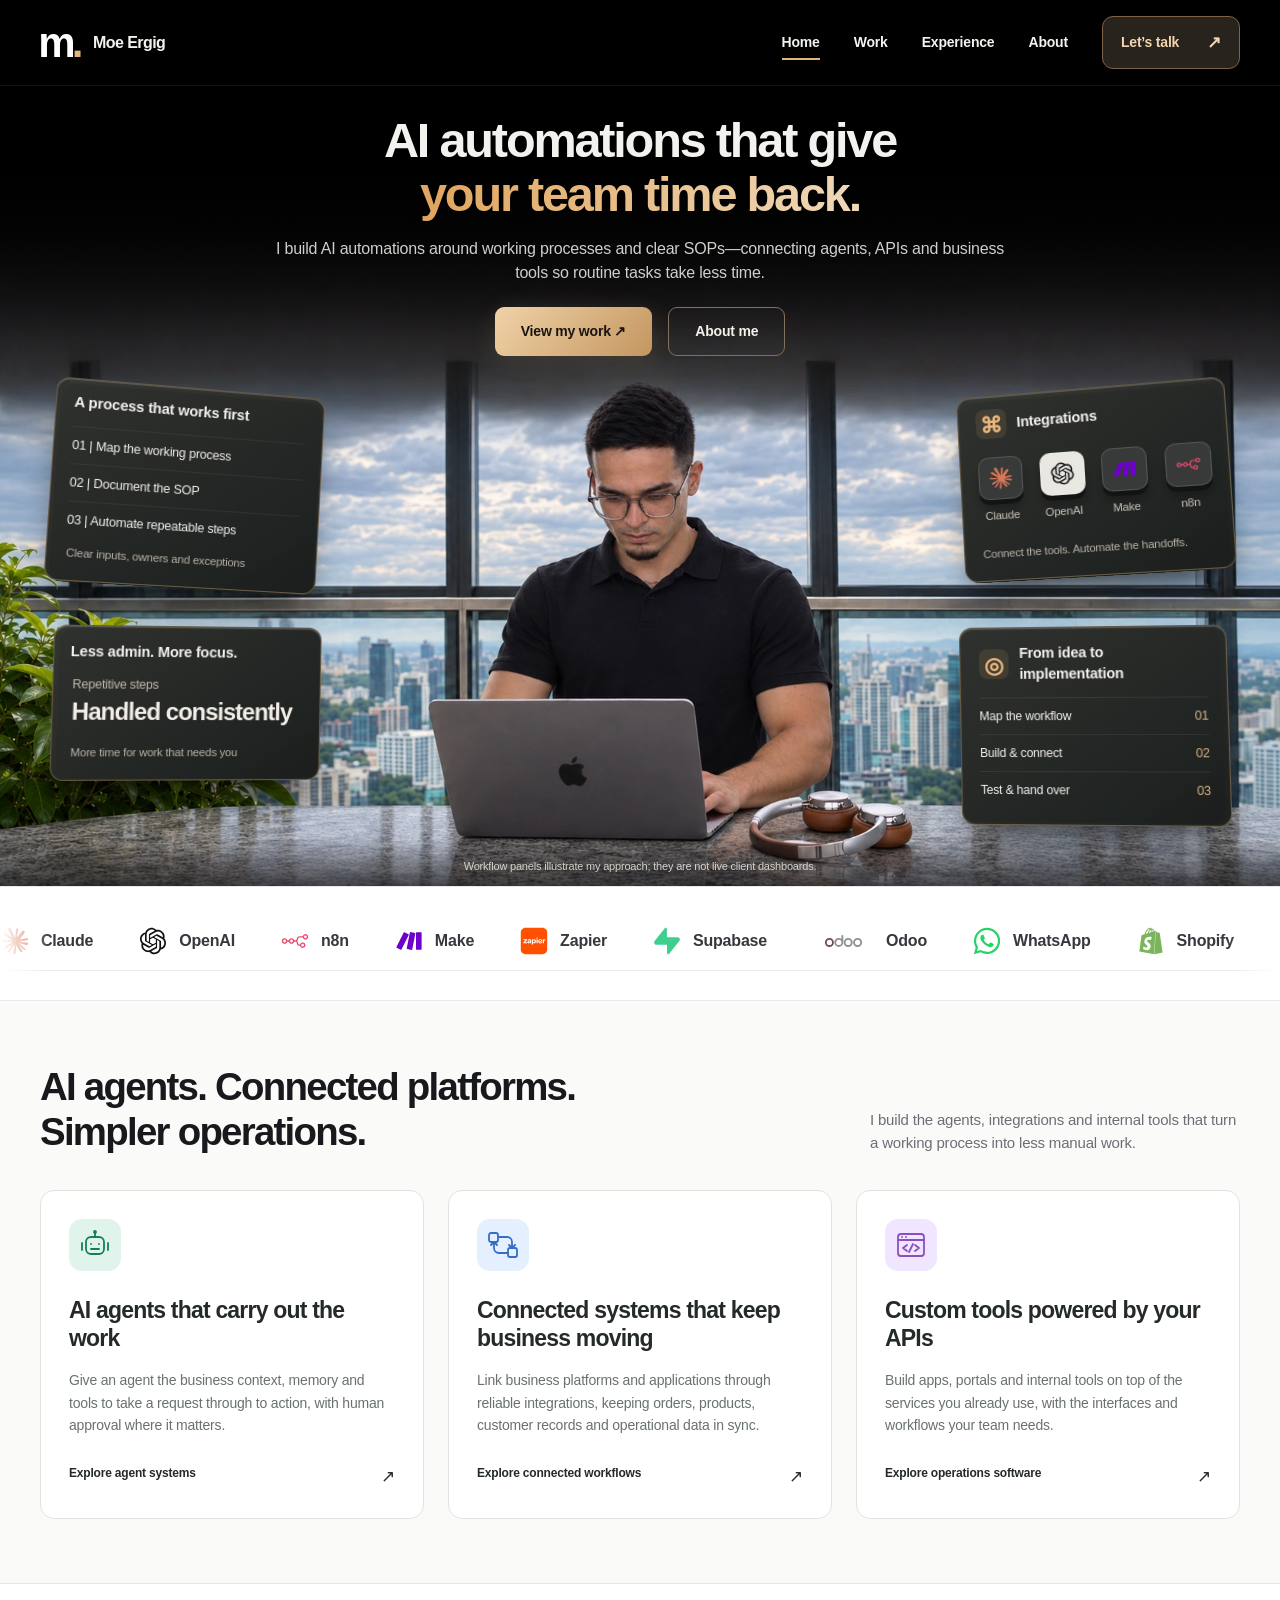
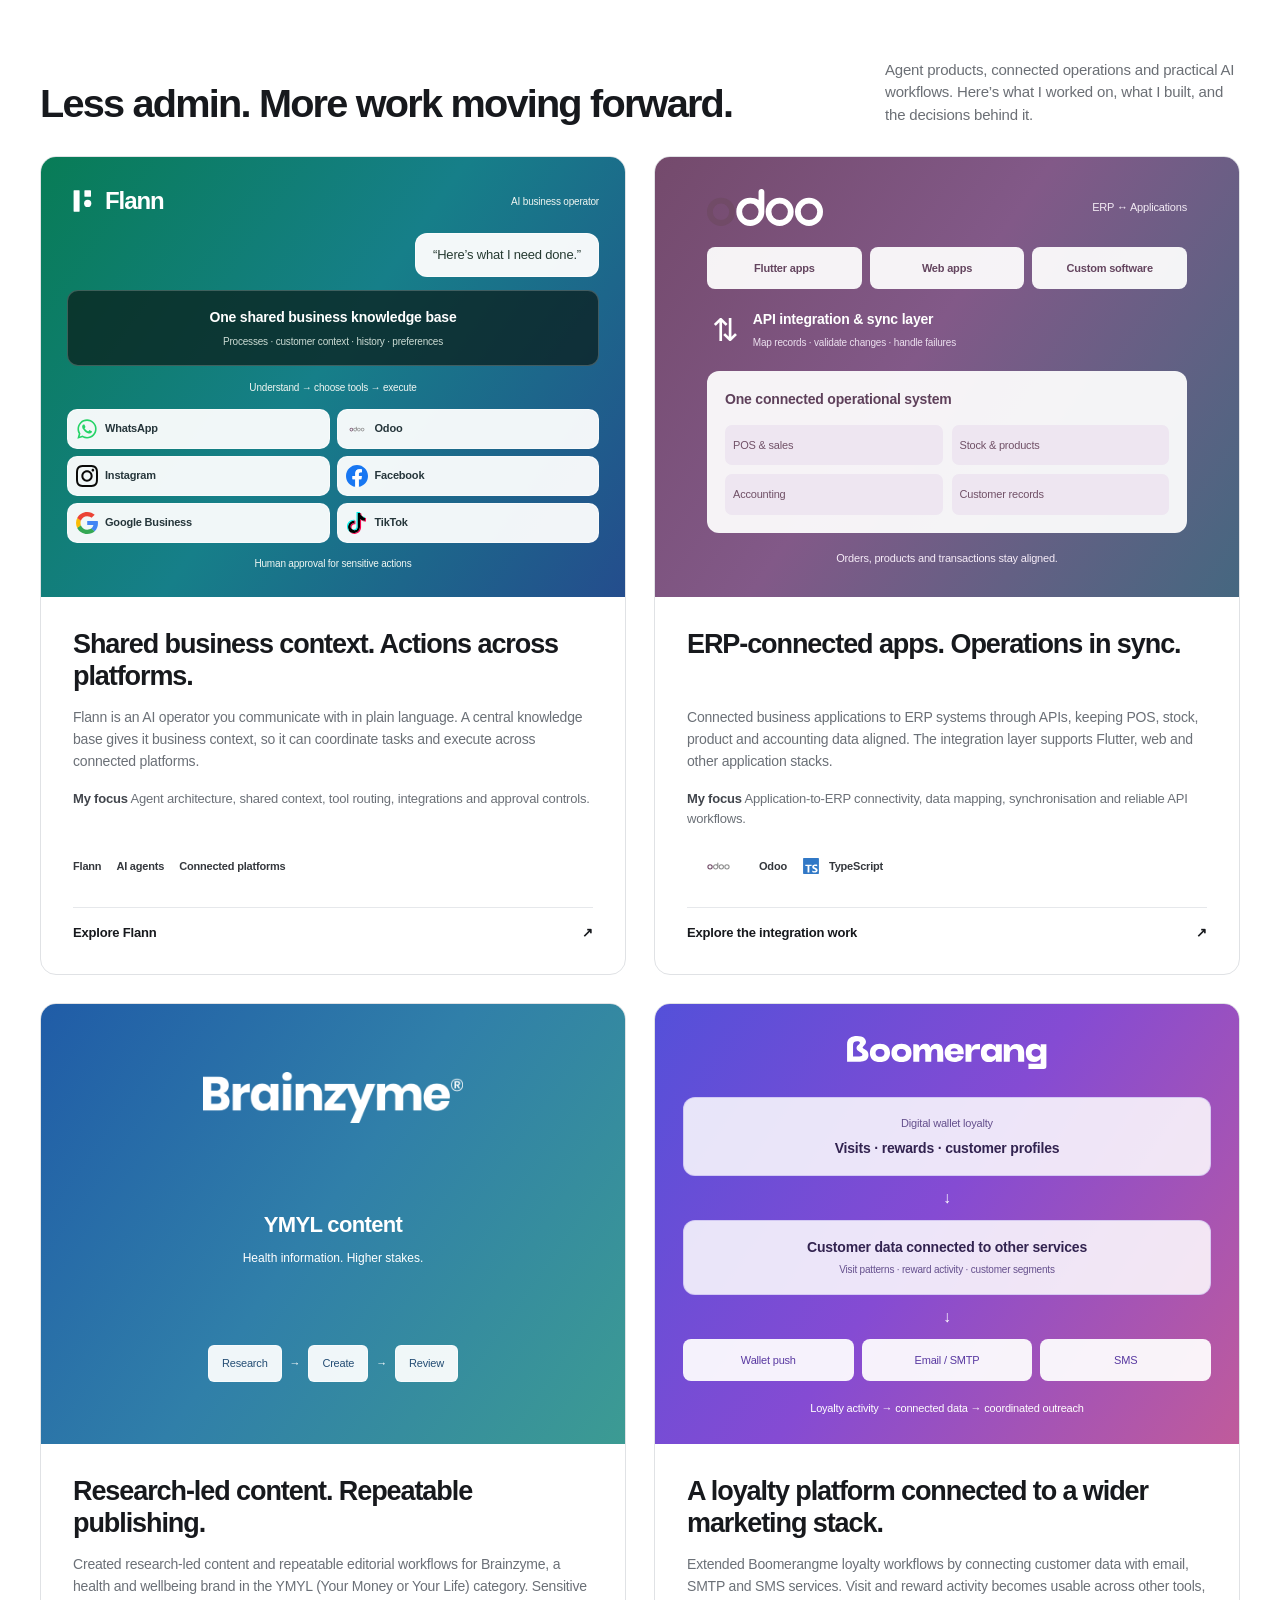
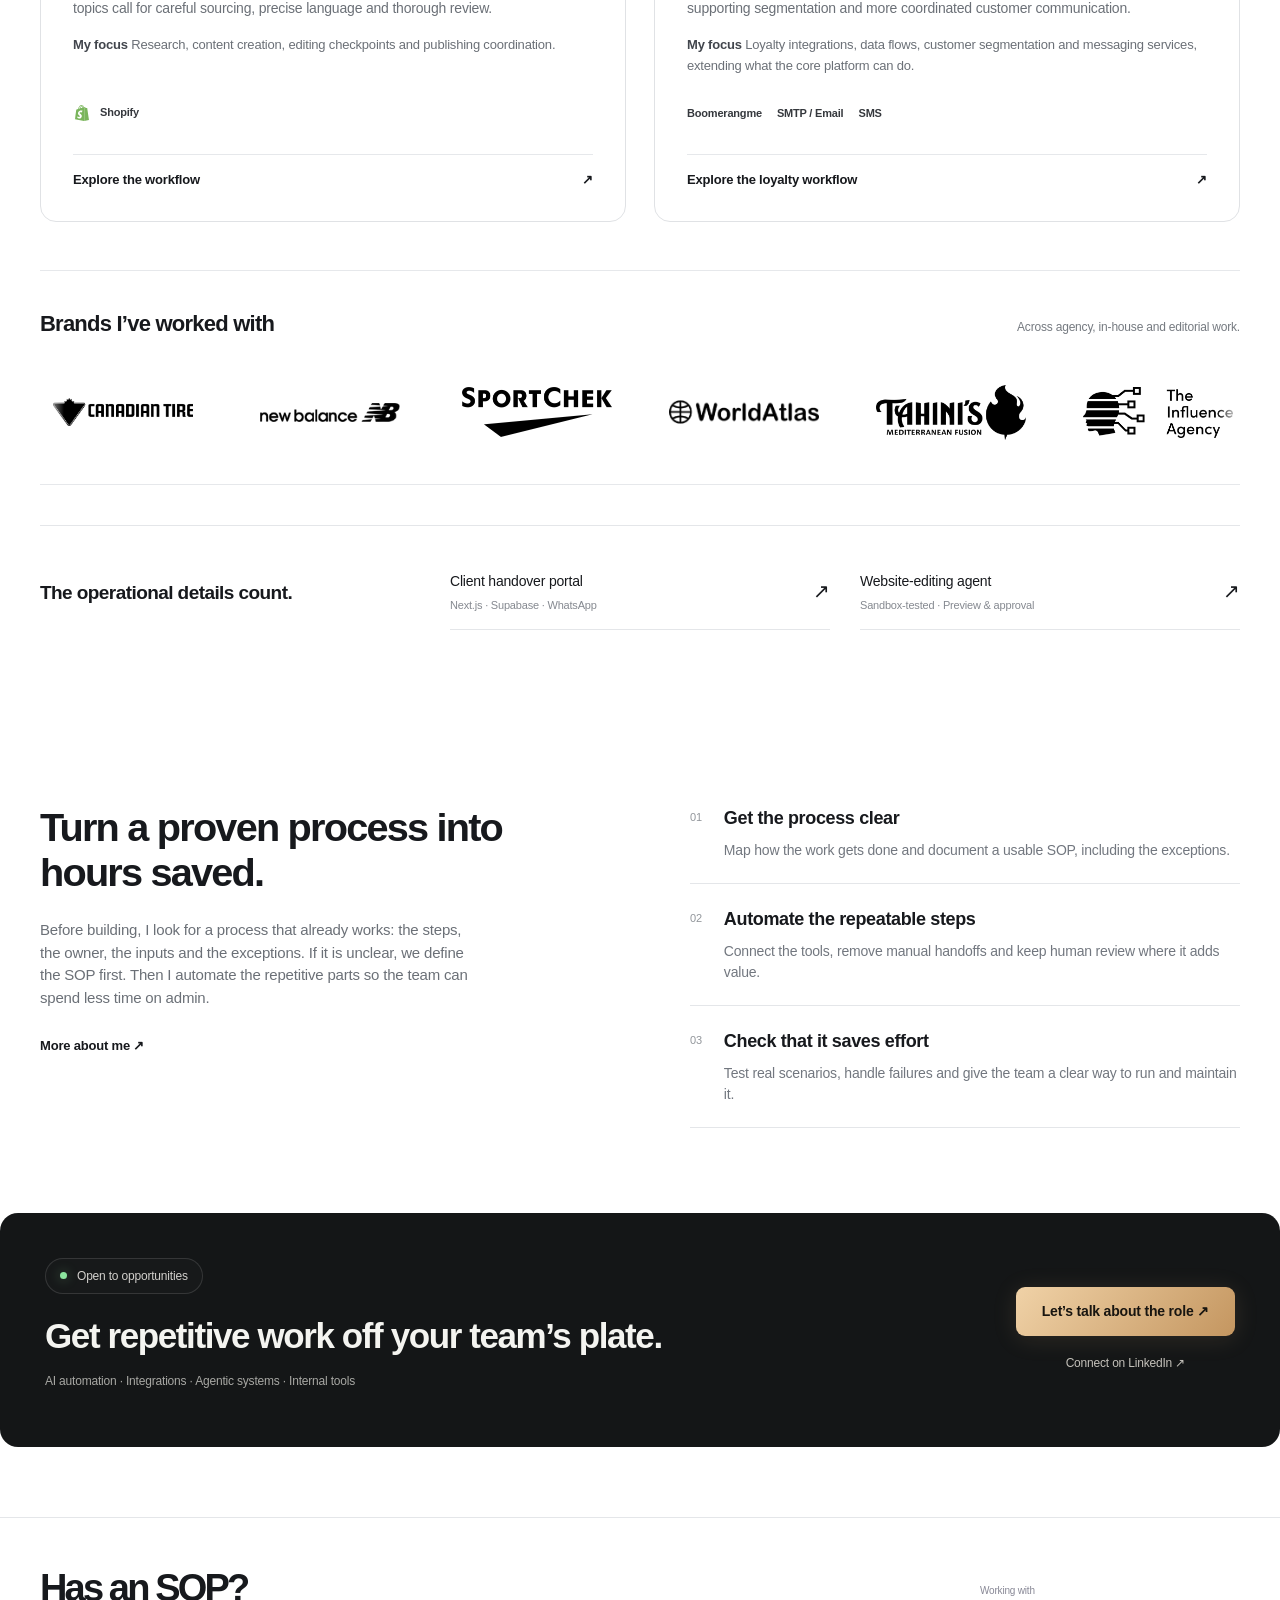
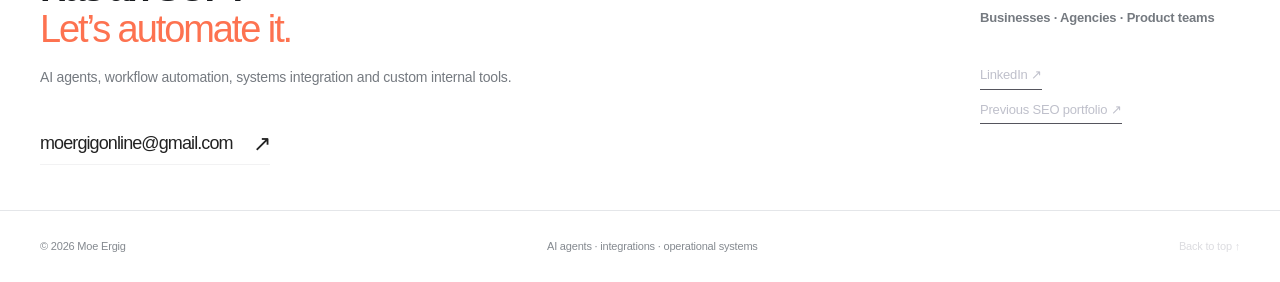
==== index.html @ c68661d5 "Finish portfolio services, project integrations and brand visuals" ====
<!DOCTYPE html>

<html lang="en"><head><meta charset="utf-8"/><meta content="width=device-width,initial-scale=1" name="viewport"/><meta content="#101012" name="theme-color"/><title>Moe Ergig — AI Systems &amp; Automation</title><meta content="Moe Ergig builds AI agents, workflow automations and business integrations. Explore work across Flann, Revaluar and Brainzyme." name="description"/><meta content="Moe Ergig — AI Systems &amp; Automation" property="og:title"/><meta content="AI agents. Connected business systems. Practical automation, with proof of work." property="og:description"/><link href="assets/favicon.svg" rel="icon"/><link href="styles.css" rel="stylesheet"/><link href="home.css" rel="stylesheet"/></head><body class="portfolio-home" id="top"><a class="skip-link" href="#main">Skip to content</a><header class="site-header"><div class="wrap nav-inner">
<a aria-label="Moe Ergig homepage" class="brand" href="index.html"><span class="brand-box">m<span>.</span></span><span class="brand-label">Moe Ergig</span></a>
<button aria-controls="site-nav" aria-expanded="false" aria-label="Open navigation" class="menu-toggle"><span></span><span></span></button>
<nav aria-label="Main navigation" class="nav" id="site-nav"><a aria-current="page" class="active" href="index.html">Home</a><a href="work.html">Work</a><a href="experience.html">Experience</a><a href="about.html">About</a><a class="nav-cta" href="mailto:moergigonline@gmail.com?subject=Automation%20project%20enquiry">Let’s talk <span>↗</span></a></nav>
</div></header><main id="main">
<section aria-labelledby="hero-title" class="live-hero"><div class="hero-heading wrap"><h1 id="hero-title">AI automations that give<br/><em>your team time back.</em></h1><p>I build AI automations around working processes and clear SOPs—connecting agents, APIs and business tools so routine tasks take less time.</p><div class="hero-actions"><a class="gold-button" href="#selected-work">View my work ↗</a><a class="outline-button" href="about.html">About me</a></div></div>
<img alt="Moe Ergig working at a laptop, with greenery and a city skyline beyond the countertop" class="hero-scene" fetchpriority="high" height="941" src="assets/hero-portrait-wide.webp" width="1672"/><div class="hero-stage"><div class="float-shell workflow-panel"><div class="float-panel"><span aria-hidden="true" class="panel-edge edge-left"></span><span aria-hidden="true" class="panel-edge edge-right"></span><span aria-hidden="true" class="panel-edge edge-top"></span><span aria-hidden="true" class="panel-edge edge-bottom"></span><div class="panel-heading">A process that works first</div><div class="panel-step">01 | Map the working process</div><div class="panel-step">02 | Document the SOP</div><div class="panel-step">03 | Automate repeatable steps</div><small>Clear inputs, owners and exceptions</small></div></div>
<div class="float-shell integrations-panel"><div class="float-panel"><span aria-hidden="true" class="panel-edge edge-left"></span><span aria-hidden="true" class="panel-edge edge-right"></span><span aria-hidden="true" class="panel-edge edge-top"></span><span aria-hidden="true" class="panel-edge edge-bottom"></span><div class="panel-heading"><span class="gold-icon">⌘</span> Integrations</div><div class="hero-tools"><span><img alt="" height="32" src="assets/logos/claude.svg" width="32"/>Claude</span><span><img alt="" height="32" src="assets/logos/openai.svg" width="32"/>OpenAI</span><span><img alt="" height="32" src="assets/logos/make.svg" width="32"/>Make</span><span><img alt="" height="32" src="assets/logos/n8n.svg" width="32"/>n8n</span></div><small>Connect the tools. Automate the handoffs.</small></div></div>
<div class="float-shell context-panel"><div class="float-panel"><span aria-hidden="true" class="panel-edge edge-left"></span><span aria-hidden="true" class="panel-edge edge-right"></span><span aria-hidden="true" class="panel-edge edge-top"></span><span aria-hidden="true" class="panel-edge edge-bottom"></span><div class="panel-heading">Less admin. More focus.</div><p>Repetitive steps<br/><strong>Handled consistently</strong></p><small>More time for work that needs you</small></div></div>
<div class="float-shell delivery-panel"><div class="float-panel"><span aria-hidden="true" class="panel-edge edge-left"></span><span aria-hidden="true" class="panel-edge edge-right"></span><span aria-hidden="true" class="panel-edge edge-top"></span><span aria-hidden="true" class="panel-edge edge-bottom"></span><div class="panel-heading"><span class="gold-icon">◎</span> From idea to implementation</div><div class="delivery-row"><span>Map the workflow</span><b>01</b></div><div class="delivery-row"><span>Build &amp; connect</span><b>02</b></div><div class="delivery-row"><span>Test &amp; hand over</span><b>03</b></div></div></div>
</div><p class="hero-caption">Workflow panels illustrate my approach; they are not live client dashboards.</p></section>
<section aria-label="Platforms and tools" class="platform-section"><div class="wrap"><div aria-label="Platforms I work with. Focus or hover to pause." class="platform-marquee" tabindex="0"><div class="platform-track"><div class="platform-set"><span class="platform"><img alt="" height="26" loading="lazy" src="assets/logos/claude.svg" width="26"/>Claude</span><span class="platform"><img alt="" height="26" loading="lazy" src="assets/logos/openai.svg" width="26"/>OpenAI</span><span class="platform"><img alt="" height="26" loading="lazy" src="assets/logos/n8n.svg" width="26"/>n8n</span><span class="platform"><img alt="" height="26" loading="lazy" src="assets/logos/make.svg" width="26"/>Make</span><span class="platform"><img alt="" height="26" loading="lazy" src="assets/logos/zapier.svg" width="26"/>Zapier</span><span class="platform"><img alt="" height="26" loading="lazy" src="assets/logos/supabase.svg" width="26"/>Supabase</span><span class="platform"><img alt="" class="odoo-official" height="26" loading="lazy" src="assets/logos/odoo-official.svg" width="26"/>Odoo</span><span class="platform"><img alt="" height="26" loading="lazy" src="assets/logos/whatsapp.svg" width="26"/>WhatsApp</span><span class="platform"><img alt="" height="26" loading="lazy" src="assets/logos/shopify.svg" width="26"/>Shopify</span><span class="platform"><img alt="" height="26" loading="lazy" src="assets/logos/stripe.svg" width="26"/>Stripe</span><span class="platform"><img alt="" height="26" loading="lazy" src="assets/logos/meta.svg" width="26"/>Meta</span><span class="platform"><img alt="" height="26" loading="lazy" src="assets/logos/nextdotjs.svg" width="26"/>Next.js</span><span class="platform"><img alt="" height="26" loading="lazy" src="assets/logos/typescript.svg" width="26"/>TypeScript</span><span class="platform"><img alt="" height="26" loading="lazy" src="assets/logos/react.svg" width="26"/>React</span><span class="platform"><img alt="" height="26" loading="lazy" src="assets/logos/postgresql.svg" width="26"/>PostgreSQL</span><span class="platform"><img alt="" height="26" loading="lazy" src="assets/logos/github.svg" width="26"/>GitHub</span><span class="platform"><img alt="" height="26" loading="lazy" src="assets/logos/netlify.svg" width="26"/>Netlify</span><span class="platform"><img alt="" height="26" loading="lazy" src="assets/logos/vercel.svg" width="26"/>Vercel</span></div><div aria-hidden="true" class="platform-set"><span class="platform"><img alt="" height="26" loading="lazy" src="assets/logos/claude.svg" width="26"/>Claude</span><span class="platform"><img alt="" height="26" loading="lazy" src="assets/logos/openai.svg" width="26"/>OpenAI</span><span class="platform"><img alt="" height="26" loading="lazy" src="assets/logos/n8n.svg" width="26"/>n8n</span><span class="platform"><img alt="" height="26" loading="lazy" src="assets/logos/make.svg" width="26"/>Make</span><span class="platform"><img alt="" height="26" loading="lazy" src="assets/logos/zapier.svg" width="26"/>Zapier</span><span class="platform"><img alt="" height="26" loading="lazy" src="assets/logos/supabase.svg" width="26"/>Supabase</span><span class="platform"><img alt="" class="odoo-official" height="26" loading="lazy" src="assets/logos/odoo-official.svg" width="26"/>Odoo</span><span class="platform"><img alt="" height="26" loading="lazy" src="assets/logos/whatsapp.svg" width="26"/>WhatsApp</span><span class="platform"><img alt="" height="26" loading="lazy" src="assets/logos/shopify.svg" width="26"/>Shopify</span><span class="platform"><img alt="" height="26" loading="lazy" src="assets/logos/stripe.svg" width="26"/>Stripe</span><span class="platform"><img alt="" height="26" loading="lazy" src="assets/logos/meta.svg" width="26"/>Meta</span><span class="platform"><img alt="" height="26" loading="lazy" src="assets/logos/nextdotjs.svg" width="26"/>Next.js</span><span class="platform"><img alt="" height="26" loading="lazy" src="assets/logos/typescript.svg" width="26"/>TypeScript</span><span class="platform"><img alt="" height="26" loading="lazy" src="assets/logos/react.svg" width="26"/>React</span><span class="platform"><img alt="" height="26" loading="lazy" src="assets/logos/postgresql.svg" width="26"/>PostgreSQL</span><span class="platform"><img alt="" height="26" loading="lazy" src="assets/logos/github.svg" width="26"/>GitHub</span><span class="platform"><img alt="" height="26" loading="lazy" src="assets/logos/netlify.svg" width="26"/>Netlify</span><span class="platform"><img alt="" height="26" loading="lazy" src="assets/logos/vercel.svg" width="26"/>Vercel</span></div></div></div></div></section>
<section class="capability-section services-overview" id="services"><div class="wrap"><div class="section-lead"><div><h2>AI agents. Connected platforms.<br/>Simpler operations.</h2></div><p>I build the agents, integrations and internal tools that turn a working process into less manual work.</p></div><div class="service-offerings"><a class="service-offering" href="work.html#flann"><span aria-hidden="true" class="service-icon service-icon-1"><svg aria-hidden="true" fill="none" stroke="currentColor" stroke-linecap="round" stroke-linejoin="round" stroke-width="1.8" viewbox="0 0 32 32" xmlns="http://www.w3.org/2000/svg"><rect height="17" rx="5" width="18" x="7" y="8"></rect><path d="M16 4v4M12 15h.01M20 15h.01M12 20h8M3 14v7M29 14v7"></path><circle cx="16" cy="3" r="1"></circle></svg></span><h3>AI agents that carry out the work</h3><p>Give an agent the business context, memory and tools to take a request through to action, with human approval where it matters.</p><span class="service-link">Explore agent systems <b>↗</b></span></a><a class="service-offering" href="work.html#odoo"><span aria-hidden="true" class="service-icon service-icon-2"><svg aria-hidden="true" fill="none" stroke="currentColor" stroke-linecap="round" stroke-linejoin="round" stroke-width="1.8" viewbox="0 0 32 32" xmlns="http://www.w3.org/2000/svg"><rect height="9" rx="2" width="9" x="2" y="4"></rect><rect height="9" rx="2" width="9" x="21" y="19"></rect><path d="M11 8h9a5 5 0 0 1 5 5v6M22 16l3 3 3-3M21 24h-9a5 5 0 0 1-5-5v-6M4 16l3-3 3 3"></path></svg></span><h3>Connected systems that keep business moving</h3><p>Link business platforms and applications through reliable integrations, keeping orders, products, customer records and operational data in sync.</p><span class="service-link">Explore connected workflows <b>↗</b></span></a><a class="service-offering" href="work.html#handover"><span aria-hidden="true" class="service-icon service-icon-3"><svg aria-hidden="true" fill="none" stroke="currentColor" stroke-linecap="round" stroke-linejoin="round" stroke-width="1.8" viewbox="0 0 32 32" xmlns="http://www.w3.org/2000/svg"><rect height="22" rx="3" width="26" x="3" y="5"></rect><path d="M3 11h26M7 8h.01M11 8h.01M12 16l-4 3 4 3M20 16l4 3-4 3M18 15l-4 8"></path></svg></span><h3>Custom tools powered by your APIs</h3><p>Build apps, portals and internal tools on top of the services you already use, with the interfaces and workflows your team needs.</p><span class="service-link">Explore operations software <b>↗</b></span></a></div></div></section><section class="work-section wrap" id="selected-work"><div class="section-lead"><div><h2>Less admin. More work moving forward.</h2></div><p>Agent products, connected operations and practical AI workflows. Here’s what I worked on, what I built, and the decisions behind it.</p></div><div class="projects-grid"><article class="project-card"><div class="project-card-art flann-card-art"><div class="flann-card-top"><span class="flann-brand"><img alt="" height="30" src="assets/logos/flann-official.svg" width="30"/>Flann</span><span>AI business operator</span></div><div class="operator-message">“Here’s what I need done.”</div><div class="knowledge-hub"><strong>One shared business knowledge base</strong><small>Processes · customer context · history · preferences</small></div><div class="operator-path">Understand → choose tools → execute</div><div aria-label="Flann platform integrations" class="connected-platforms"><div class="connected-platform"><img alt="" height="26" src="assets/logos/whatsapp.svg" width="26"/><span>WhatsApp<small>Messages &amp; follow-ups</small></span></div><div class="connected-platform"><img alt="" height="26" src="assets/logos/odoo-official.svg" width="26"/><span>Odoo<small>ERP &amp; customer data</small></span></div><div class="connected-platform"><img alt="" height="26" src="assets/logos/instagram.svg" width="26"/><span>Instagram<small>Social conversations</small></span></div><div class="connected-platform"><img alt="" height="26" src="assets/logos/facebook.svg" width="26"/><span>Facebook<small>Pages &amp; messaging</small></span></div><div class="connected-platform"><img alt="" height="26" src="assets/logos/google.svg" width="26"/><span>Google Business<small>Business profile</small></span></div><div class="connected-platform"><img alt="" height="26" src="assets/logos/tiktok.svg" width="26"/><span>TikTok<small>Social channels</small></span></div></div><div class="operator-control">Human approval for sensitive actions</div></div><div class="project-card-copy"><h3>Shared business context. Actions across platforms.</h3><p>Flann is an AI operator you communicate with in plain language. A central knowledge base gives it business context, so it can coordinate tasks and execute across connected platforms.</p><p class="contribution"><strong>My focus</strong> Agent architecture, shared context, tool routing, integrations and approval controls.</p><div class="project-tools"><span class="platform">Flann</span><span class="platform">AI agents</span><span class="platform">Connected platforms</span></div><a class="case-link" href="work.html#flann">Explore Flann <span>↗</span></a></div></article><article class="project-card"><div class="project-card-art revaluar-art"><div aria-label="Applications and ERP data synchronisation" class="odoo-flow"><div class="odoo-flow-top"><img alt="Odoo" height="38" src="assets/logos/odoo-plum-white.svg" width="116"/><span>ERP ↔ Applications</span></div><div class="app-layer"><span>Flutter apps</span><span>Web apps</span><span>Custom software</span></div><div class="sync-bridge"><b>⇅</b><div><strong>API integration &amp; sync layer</strong><small>Map records · validate changes · handle failures</small></div></div><div class="erp-core"><strong>One connected operational system</strong><div class="erp-modules"><span>POS &amp; sales</span><span>Stock &amp; products</span><span>Accounting</span><span>Customer records</span></div></div><div class="sync-footer">Orders, products and transactions stay aligned.</div></div></div><div class="project-card-copy"><h3>ERP-connected apps. Operations in sync.</h3><p>Connected business applications to ERP systems through APIs, keeping POS, stock, product and accounting data aligned. The integration layer supports Flutter, web and other application stacks.</p><p class="contribution"><strong>My focus</strong> Application-to-ERP connectivity, data mapping, synchronisation and reliable API workflows.</p><div class="project-tools"><span class="platform"><img alt="" class="odoo-official" height="26" loading="lazy" src="assets/logos/odoo-official.svg" width="26"/>Odoo</span><span class="platform"><img alt="" height="26" loading="lazy" src="assets/logos/typescript.svg" width="26"/>TypeScript</span></div><a class="case-link" href="work.html#odoo">Explore the integration work <span>↗</span></a></div></article><article class="project-card"><div class="project-card-art brainzyme-art"><img alt="Brainzyme" class="brainzyme-brand" height="60" loading="lazy" src="assets/logos/brainzyme-official.png" width="300"/><div class="ymyl-note">YMYL content<small>Health information. Higher stakes.</small></div><div class="editorial-flow"><span>Research</span><i>→</i><span>Create</span><i>→</i><span>Review</span></div></div><div class="project-card-copy"><h3>Research-led content. Repeatable publishing.</h3><p>Created research-led content and repeatable editorial workflows for Brainzyme, a health and wellbeing brand in the YMYL (Your Money or Your Life) category. Sensitive topics call for careful sourcing, precise language and thorough review.</p><p class="contribution"><strong>My focus</strong> Research, content creation, editing checkpoints and publishing coordination.</p><div class="project-tools"><span class="platform"><img alt="" height="26" loading="lazy" src="assets/logos/shopify.svg" width="26"/>Shopify</span></div><a class="case-link" href="work.html#brainzyme">Explore the workflow <span>↗</span></a></div></article><article class="project-card"><div class="project-card-art boomerang-art"><img alt="Boomerangme" class="boomerang-brand" height="45" src="assets/logos/boomerangme.svg" width="220"/><div class="loyalty-source"><span>Digital wallet loyalty</span><strong>Visits · rewards · customer profiles</strong></div><div aria-hidden="true" class="loyalty-arrow">↓</div><div class="loyalty-segment"><strong>Customer data connected to other services</strong><small>Visit patterns · reward activity · customer segments</small></div><div aria-hidden="true" class="loyalty-arrow">↓</div><div class="loyalty-channels"><span>Wallet push</span><span>Email / SMTP</span><span>SMS</span></div><div class="loyalty-caption">Loyalty activity → connected data → coordinated outreach</div></div><div class="project-card-copy"><h3>A loyalty platform connected to a wider marketing stack.</h3><p>Extended Boomerangme loyalty workflows by connecting customer data with email, SMTP and SMS services. Visit and reward activity becomes usable across other tools, supporting segmentation and more coordinated customer communication.</p><p class="contribution"><strong>My focus</strong> Loyalty integrations, data flows, customer segmentation and messaging services, extending what the core platform can do.</p><div class="project-tools"><span class="platform">Boomerangme</span><span class="platform">SMTP / Email</span><span class="platform">SMS</span></div><a class="case-link" href="work.html#boomerangme">Explore the loyalty workflow <span>↗</span></a></div></article></div><section aria-labelledby="brands-title" class="client-brands"><div class="client-brands-heading"><h2 id="brands-title">Brands I’ve worked with</h2><p>Across agency, in-house and editorial work.</p></div><div aria-label="Brands I have worked with. Hover or focus to pause." class="client-brand-marquee" tabindex="0"><div class="client-brand-track"><div class="client-brand-set"><div class="client-brand"><img alt="Canadian Tire" height="70" loading="eager" src="assets/brands/canadiantire.png" width="180"/></div><div class="client-brand"><img alt="New Balance" height="70" loading="eager" src="assets/brands/newbalance.png" width="180"/></div><div class="client-brand"><img alt="SportChek" height="70" loading="eager" src="assets/brands/sportchek.png" width="180"/></div><div class="client-brand"><img alt="WorldAtlas" height="70" loading="eager" src="assets/brands/worldatlas.png" width="180"/></div><div class="client-brand"><img alt="Tahini's" height="70" loading="eager" src="assets/brands/tahinis.png" width="180"/></div><div class="client-brand"><img alt="The Influence Agency" height="70" loading="eager" src="assets/brands/influence-agency.png" width="180"/></div><div class="client-brand"><img alt="Geekspeak" height="70" loading="eager" src="assets/brands/geekspeak.png" width="180"/></div><div class="client-brand"><img alt="Net Influencer" height="70" loading="eager" src="assets/brands/netinfluencer.png" width="180"/></div><div class="client-brand"><img alt="Ebda Agency" height="70" loading="eager" src="assets/brands/ebda.png" width="180"/></div></div><div aria-hidden="true" class="client-brand-set"><div class="client-brand"><img alt="" height="70" loading="eager" src="assets/brands/canadiantire.png" width="180"/></div><div class="client-brand"><img alt="" height="70" loading="eager" src="assets/brands/newbalance.png" width="180"/></div><div class="client-brand"><img alt="" height="70" loading="eager" src="assets/brands/sportchek.png" width="180"/></div><div class="client-brand"><img alt="" height="70" loading="eager" src="assets/brands/worldatlas.png" width="180"/></div><div class="client-brand"><img alt="" height="70" loading="eager" src="assets/brands/tahinis.png" width="180"/></div><div class="client-brand"><img alt="" height="70" loading="eager" src="assets/brands/influence-agency.png" width="180"/></div><div class="client-brand"><img alt="" height="70" loading="eager" src="assets/brands/geekspeak.png" width="180"/></div><div class="client-brand"><img alt="" height="70" loading="eager" src="assets/brands/netinfluencer.png" width="180"/></div><div class="client-brand"><img alt="" height="70" loading="eager" src="assets/brands/ebda.png" width="180"/></div></div></div></div></section>
<div class="more-builds"><div><h3>The operational details count.</h3></div><a href="work.html#handover"><span>Client handover portal</span><small>Next.js · Supabase · WhatsApp</small><b>↗</b></a><a href="work.html#site-editing"><span>Website-editing agent</span><small>Sandbox-tested · Preview &amp; approval</small><b>↗</b></a></div></section>
<section class="approach-section wrap"><div><h2>Turn a proven process into hours saved.</h2><p>Before building, I look for a process that already works: the steps, the owner, the inputs and the exceptions. If it is unclear, we define the SOP first. Then I automate the repetitive parts so the team can spend less time on admin.</p><a class="case-link" href="about.html">More about me ↗</a></div><ol class="process-list"><li><span>01</span><div><h3>Get the process clear</h3><p>Map how the work gets done and document a usable SOP, including the exceptions.</p></div></li><li><span>02</span><div><h3>Automate the repeatable steps</h3><p>Connect the tools, remove manual handoffs and keep human review where it adds value.</p></div></li><li><span>03</span><div><h3>Check that it saves effort</h3><p>Test real scenarios, handle failures and give the team a clear way to run and maintain it.</p></div></li></ol></section>
<section class="opportunity-strip wrap"><div><span class="role-status"><i></i> Open to opportunities</span><h2>Get repetitive work off your team’s plate.</h2><p>AI automation · Integrations · Agentic systems · Internal tools</p></div><div><a class="gold-button" href="mailto:moergigonline@gmail.com?subject=AI%20automation%20opportunity">Let’s talk about the role ↗</a><a class="linkedin-link" href="https://www.linkedin.com/in/moeergig/" rel="noopener noreferrer" target="_blank">Connect on LinkedIn ↗</a></div></section></main><footer class="site-footer"><div class="wrap footer-top"><div><h2>Has an SOP?<br/><em>Let’s automate it.</em></h2><p>AI agents, workflow automation, systems integration and custom internal tools.</p><a class="footer-email" href="mailto:moergigonline@gmail.com?subject=Let's%20build%20something">moergigonline@gmail.com <span>↗</span></a></div><div class="footer-side"><span>Working with</span><strong>Businesses · Agencies · Product teams</strong><a href="https://www.linkedin.com/in/moeergig/" rel="noopener noreferrer" target="_blank">LinkedIn ↗</a><a href="https://moe-ergig-portfolio.netlify.app/" rel="noopener noreferrer" target="_blank">Previous SEO portfolio ↗</a></div></div><div class="wrap footer-bottom"><span>© 2026 Moe Ergig</span><span>AI agents · integrations · operational systems</span><a class="back-top" href="#top">Back to top ↑</a></div></footer><script defer="" src="main.js"></script></body></html>
---- styles.css ----
:root{--ink:#111113;--muted:#707077;--soft:#a4a4aa;--line:#e7e7e9;--orange:#ff5e35;--orange-hover:#f24d29;--paper:#fff;--wash:#f6f7f8;--dark:#101013;--serif:Georgia,'Times New Roman',serif}
*{box-sizing:border-box}html{scroll-behavior:smooth;scroll-padding-top:96px}body{margin:0;background:#fff;color:var(--ink);font-family:Inter,ui-sans-serif,-apple-system,BlinkMacSystemFont,'Segoe UI',Arial,sans-serif;letter-spacing:-.012em;-webkit-font-smoothing:antialiased;line-height:1.55}button,input,textarea{font:inherit}button,a{-webkit-tap-highlight-color:transparent}a{text-decoration:none;color:inherit}a:focus-visible,button:focus-visible{outline:3px solid #ff9a7c;outline-offset:3px}::selection{background:#ffc2af;color:#151515}.wrap{max-width:1360px;margin-inline:auto;padding-inline:34px}.skip-link{position:absolute;top:-100px;left:10px;background:white;padding:10px;z-index:50}.skip-link:focus{top:10px}.site-header{background:#fff;position:relative;z-index:10}.nav-inner{height:91px;display:flex;align-items:center;justify-content:space-between;gap:28px}.brand{display:inline-flex;gap:11px;align-items:center;white-space:nowrap}.brand-box{width:42px;height:42px;display:flex;align-items:center;justify-content:center;border-radius:12px;color:#fff;background:#121214;font-size:29px;letter-spacing:-.09em;font-weight:850;padding-right:4px;line-height:1}.brand-box span{color:var(--orange)}.brand-label{display:flex;flex-direction:column;font-size:15px;font-weight:780;line-height:1.2;letter-spacing:-.04em}.brand-label strong{font-size:9px;font-weight:650;letter-spacing:.08em;color:#939399;margin-top:4px}.nav{display:flex;align-items:center;gap:34px;font-size:13px;font-weight:550}.nav>a:not(.nav-cta){position:relative;padding-block:12px}.nav>a:not(.nav-cta):after{content:"";display:block;height:2px;background:var(--orange);transform:scaleX(0);transform-origin:left;position:absolute;left:0;right:0;bottom:5px;transition:transform .2s}.nav>a:hover:after,.nav>a.active:after{transform:scaleX(1)}.nav-cta{background:#151515;color:#fff;border-radius:11px;padding:13px 18px;display:inline-flex;align-items:center;gap:28px;font-weight:690}.nav-cta:hover{background:#303034}.nav-cta span{font-size:17px}.menu-toggle{display:none;border:0;background:none;padding:11px;cursor:pointer}.menu-toggle span{width:24px;height:2px;background:#111;display:block;margin:5px 0;transition:transform .25s}
.button{display:inline-flex;align-items:center;justify-content:space-between;gap:30px;font-weight:720;font-size:13px;border-radius:11px;padding:17px 21px;white-space:nowrap;line-height:1.2;transition:transform .2s,background .2s,border-color .2s}.button:hover{transform:translateY(-2px)}.button span{font-size:20px;line-height:.7}.button-orange{background:var(--orange);color:#151313}.button-orange:hover{background:#ff7954}.button-ghost{color:#f5f5f5;background:rgba(255,255,255,.055);border:1px solid rgba(255,255,255,.2)}.button-ghost:hover{background:rgba(255,255,255,.14)}.button-dark{background:#161619;color:white}.button-dark:hover{background:#34343a}.button-light{border:1px solid #dedee1;background:#fff}.button-light:hover{border-color:#b8b8c0}
/* HERO - dark product visual, bright website shell */
.home-hero{margin-top:3px}.hero-panel{background:#101013;color:#f5f5f7;overflow:hidden;position:relative;border-radius:26px;isolation:isolate}.hero-panel:before{content:"";position:absolute;inset:0;background:radial-gradient(ellipse 49% 78% at 93% 24%,rgba(92,87,112,.13),transparent 74%),linear-gradient(107deg,#101013 0%,#111115 55%,#1b1b20 100%);z-index:-2}.hero-grid{min-height:665px;display:grid;grid-template-columns:55% 45%;align-items:stretch}.hero-left{padding:92px 10px 65px 62px;max-width:730px;z-index:1;position:relative}.availability{display:inline-flex;align-items:center;gap:10px;font-size:12px;color:#d2d2d7;margin:0 0 42px}.green-dot{display:inline-block;width:8px;height:8px;background:#94eeb5;border-radius:100%;box-shadow:0 0 0 4px rgba(126,240,160,.09);flex-shrink:0}.hero-left h1{font-size:clamp(62px,6.3vw,91px);letter-spacing:-.07em;font-weight:710;line-height:1.025;margin:0;max-width:750px}.hero-left h1 em,.section h2 em,.page-banner h1 em,.work-case h2 em,.value-left h2 em,.section-header h2 em,.footer-top h2 em,.about-contact h2 em{font-family:var(--serif);font-weight:400;letter-spacing:-.055em}.hero-left h1 em{display:block;color:#ff7252;font-weight:400;white-space:normal;line-height:1.08}.hero-description{max-width:550px;font-size:16px;line-height:1.8;color:#c7c7cf;margin:29px 0 30px}.hero-ctas{display:flex;flex-wrap:wrap;gap:13px}.hero-micro{display:flex;align-items:center;gap:12px;font-size:11px;color:#b1b1b9;margin-top:60px;flex-wrap:wrap}.hero-micro i{display:inline-block;width:4px;height:4px;border-radius:50%;background:#ff6842}.hero-right{position:relative;min-height:595px;overflow:hidden;isolation:isolate}.hero-right:before{content:"";position:absolute;inset:0;background:linear-gradient(135deg,transparent 35%,rgba(255,255,255,.015));z-index:-1}.hero-right:after{content:"";position:absolute;inset:0;background:linear-gradient(to right,#111114 0%,transparent 32%,transparent 74%,#131317a0 100%);pointer-events:none;z-index:3}.portrait-halo{position:absolute;width:510px;height:510px;background:radial-gradient(circle,#ff715a28,transparent 63%);top:62px;left:12px;filter:blur(18px)}.portrait-frame{position:absolute;bottom:-60px;left:30px;width:min(97%,492px);height:610px;overflow:hidden;opacity:.98;mask-image:linear-gradient(to bottom,transparent 0%,black 9%,black 77%,transparent 100%);-webkit-mask-image:linear-gradient(to bottom,transparent 0%,black 9%,black 77%,transparent 100%)}.portrait-frame img{position:absolute;width:420px;max-width:none;height:auto;left:60px;top:-45px;filter:contrast(1.03) saturate(.93)}.floating-status{position:absolute;z-index:4;left:0;bottom:88px;display:flex;align-items:center;gap:12px;padding:14px 17px;background:rgba(249,249,251,.97);box-shadow:0 13px 40px #0005;border-radius:13px;color:#1c1c1c;min-width:330px}.floating-status .pulse-dot{width:11px;height:11px;border-radius:50%;background:#34c779;box-shadow:0 0 0 5px #d8f6e5}.floating-status>div{display:flex;flex:1;flex-direction:column;line-height:1.3}.floating-status strong{font-size:12px;letter-spacing:-.02em}.floating-status small{color:#777;font-size:10px;margin-top:4px}.floating-arrow{font-size:22px}.floating-code{position:absolute;right:25px;top:78px;background:rgba(43,43,48,.7);border:1px solid #ffffff22;backdrop-filter:blur(14px);border-radius:12px;padding:13px 17px;z-index:4;color:#dbdbe0;font:11px ui-monospace,SFMono-Regular,Consolas,monospace;display:flex;flex-direction:column;gap:3px;transform:rotate(5deg)}.floating-code strong{color:#91e5b8;font-weight:500}.hero-bottom{border-top:1px solid #ffffff26;margin:0 45px;min-height:66px;display:flex;align-items:center;justify-content:space-between;gap:20px;font-size:10px;color:#aaaab3;font-weight:680;letter-spacing:.065em}.hero-bottom a{color:#fff}.hero-bottom a span{margin-left:8px;font-size:16px}
/* LOGO STACK */
.stack-section{padding-top:53px;padding-bottom:40px}.stack-intro{display:flex;justify-content:space-between;align-items:baseline;gap:40px;margin-bottom:24px}.stack-intro h2{font-size:20px;letter-spacing:-.04em;font-weight:720;margin:0}.stack-intro p{font-size:12px;color:#777;margin:0}.logo-grid{display:grid;grid-template-columns:repeat(4,minmax(0,1fr));gap:12px}.logo-item{display:flex;align-items:center;gap:12px;padding:13px 15px;background:#fff;border:1px solid #e9e9eb;border-radius:13px;min-height:65px;transition:border-color .2s,transform .2s}.logo-item:hover{border-color:#c9c9ce;transform:translateY(-1px)}.tech-logo{height:36px;width:36px;display:grid;place-items:center;font-weight:850;font-size:14px;flex-shrink:0;color:#18191c;background:#f0f1f3;border-radius:10px;letter-spacing:-.08em}.tech-name{font-weight:650;font-size:12px;letter-spacing:-.02em}.tech-logo.ts{background:#3178c6;color:white}.tech-logo.js{background:#f7df1e;color:#111}.tech-logo.py{background:linear-gradient(133deg,#38749b 0 51%,#efcb3c 52%);color:white}.tech-logo.next{background:black;color:white;font-family:var(--serif);font-size:23px}.tech-logo.react{color:#04b7d3;background:#e7faff;font-size:25px}.tech-logo.node{background:#e7f2e0;color:#589636;font-size:29px}.tech-logo.supa{background:#ecfaf3;color:#32ad7a;font-style:italic;font-size:24px}.tech-logo.pg{background:#eaf0fa;color:#336791}.tech-logo.odoo{background:#f3eaf2;color:#764a72;font-size:11px}.tech-logo.wa{background:#e5fbef;color:#14a54b;font-size:23px}.tech-logo.openai{background:#181818;color:white;font-size:24px}.tech-logo.anthropic{background:#f2efea;color:#4d453e}.tech-logo.n8n{background:#fff1f4;color:#eb467e;font-size:11px}.tech-logo.zapier{background:#fff0e6;color:#f77527;font-size:11px}.tech-logo.netlify{background:#e5fbfb;color:#169d98;font-size:28px}.tech-logo.stripe{background:#eeedff;color:#635bff;font-size:19px}.tech-logo.github{background:#18181b;color:#fff;font-size:23px}.tech-logo.claude{background:#f8eee6;color:#d47e5f;font-size:25px}.tech-logo.shopify{background:#ecf6e8;color:#5eab31;font-size:23px}.tech-logo.api,.tech-logo.rpc{background:#ebefff;color:#445dcb;font:700 10px ui-monospace,monospace}.tech-logo.meta{background:#e9f2ff;color:#1778d3;font-size:23px}.tech-logo.composio{background:#f1f0fc;color:#695bcd}.tech-logo.html{background:#fff0e9;color:#e0572a;font:700 10px ui-monospace,monospace}.stack-grid{grid-template-columns:repeat(8,minmax(0,1fr));gap:9px}.stack-grid .logo-item{padding:13px 9px;gap:8px;justify-content:center;flex-wrap:wrap;text-align:center}.stack-grid .tech-name{font-size:11px}.stack-small{font-size:11px;color:#9898a0;margin-top:20px}
/* SHARED SECTION */
.section{padding-top:100px;padding-bottom:105px}.section-titleline{display:grid;grid-template-columns:1fr 430px;gap:65px;align-items:end;margin-bottom:43px}.section-titleline h2,.section-header h2,.value-left h2{font-size:clamp(38px,4.5vw,60px);font-weight:680;line-height:1.12;letter-spacing:-.065em;margin:0}.section-titleline h2 em,.section-header h2 em,.value-left h2 em{color:#fa6545}.section-titleline p,.section-header>p,.value-left>p:not(.short-label){font-size:14px;color:#6f7078;line-height:1.85;margin:0}.short-label{display:inline-block;font-size:12px;font-weight:780;color:#ed5d3b;letter-spacing:-.01em;margin:0 0 14px}.text-link{display:inline-flex;gap:16px;font-size:13px;font-weight:720;align-items:center;border-bottom:1px solid #151515;padding-bottom:4px}.text-link:hover{color:var(--orange);border-color:var(--orange)}.orange-dot{color:var(--orange)}
.service-grid{display:grid;grid-template-columns:repeat(3,minmax(0,1fr));gap:14px}.service-card{position:relative;background:#f6f7f9;border:1px solid #f0f0f2;border-radius:17px;padding:30px 29px 27px;min-height:274px;transition:background .2s,transform .2s}.service-card:hover{transform:translateY(-4px);background:#f0f1f4}.service-icon{width:55px;height:55px;border-radius:13px;display:grid;place-items:center;font-size:29px;color:#fff;margin-bottom:27px}.service-icon.ai{background:#1f1f22}.service-icon.connect{background:#ef6d49}.service-icon.ops{background:#625cc2}.service-card h3{font-size:22px;letter-spacing:-.05em;margin:0 0 9px}.service-card p{font-size:13px;line-height:1.7;color:#73747a;margin:0;max-width:330px}.service-arrow{position:absolute;top:30px;right:28px;font-size:21px}
.section-header{display:flex;align-items:end;justify-content:space-between;gap:30px;margin-bottom:38px}.section-header>p{max-width:380px}.project-section{background:#fafafb;border-block:1px solid #eeeef0}.home-work-grid{display:grid;grid-template-columns:1.62fr 1fr;gap:16px}.home-feature{background:#17171b;color:#fff;border-radius:20px;overflow:hidden;min-height:508px;display:grid;grid-template-columns:53% 47%;position:relative}.feature-copy{padding:34px 20px 29px 34px;display:flex;flex-direction:column;position:relative;z-index:1}.feature-meta{font-size:9px;letter-spacing:.05em;color:#a6a6ae;display:flex;flex-wrap:wrap;gap:20px}.feature-copy h3{font-size:72px;letter-spacing:-.075em;line-height:1.1;margin:60px 0 14px}.feature-copy>p{max-width:360px;font-size:13px;color:#b9b9c2;line-height:1.8;margin:0 0 16px}.tags{display:flex;flex-wrap:wrap;gap:7px}.tags span{border:1px solid #dcdce0;border-radius:100px;padding:6px 10px;font-size:10px;color:#666773;white-space:nowrap}.feature-copy .tags span{border-color:#505056;color:#cacad0}.feature-link{font-size:13px;font-weight:670;color:#fff;margin-top:auto;padding-top:35px}.feature-ui{padding:77px 19px 35px 0;display:flex;align-items:center}.agent-ui{background:#fff;color:#151518;border:1px solid #e9e9ef;box-shadow:0 18px 50px #0000001a;border-radius:16px;padding:15px;width:100%;font-family:inherit;min-width:0}.agent-top{display:flex;align-items:center;justify-content:space-between;gap:8px;padding:0 0 14px;border-bottom:1px solid #ededf1}.agent-identity{display:flex;gap:8px;align-items:center}.agent-glyph{width:30px;height:30px;background:#232327;color:white;border-radius:9px;display:grid;place-items:center;font-size:18px}.agent-identity span:last-child,.agent-identity span:nth-child(2){display:flex;flex-direction:column}.agent-identity strong{font-size:10px}.agent-identity small{font-size:9px;color:#898991}.online{display:flex;gap:5px;align-items:center;color:#459762;background:#effaf2;padding:5px 7px;border-radius:12px;font-size:8px;white-space:nowrap}.online i,.agent-bottom i{height:5px;width:5px;background:#3ab873;border-radius:50%}.prompt-message{background:#f4f4f6;border-radius:10px;padding:12px;margin:12px 0}.prompt-message small{font-size:9px;color:#777}.prompt-message p{font-size:10px;line-height:1.6;margin:5px 0 0;font-weight:550}.agent-step{display:flex;align-items:center;gap:9px;padding:10px 4px;border-bottom:1px dashed #e5e5e9}.step-icon{width:26px;height:26px;border-radius:8px;display:grid;place-items:center;font-weight:780;font-size:10px}.step-icon.purple{background:#ede9ff;color:#6756ba}.step-icon.blue{background:#e9f2ff;color:#3b7bd1}.agent-step>span:nth-child(2){display:flex;flex:1;flex-direction:column}.agent-step b{font-size:10px}.agent-step small{font-size:9px;color:#8a8b93}.step-ok{color:#2fa76b;font-size:13px}.agent-action{display:flex;align-items:center;gap:8px;padding:11px 8px;background:#f0faf4;border:1px solid #d7f0e1;border-radius:10px;margin-top:12px}.action-icon{height:25px;width:25px;display:grid;place-items:center;border-radius:50%;background:#c2ecd1;color:#178347;font-size:12px}.agent-action div:nth-child(2){flex:1;display:flex;flex-direction:column}.agent-action strong{font-size:9px;color:#267449}.agent-action small{font-size:8px;color:#568a66}.agent-action>span{font-size:9px;font-weight:650;color:#20844b}.agent-bottom{display:flex;justify-content:space-between;gap:6px;color:#9899a3;font-size:8px;margin-top:12px}.agent-bottom span{display:flex;gap:6px;align-items:center}.agent-bottom i{display:inline-block}.home-side{background:#f0effb;border-radius:20px;padding:27px 28px 30px;display:flex;flex-direction:column;transition:transform .2s}.home-side:hover{transform:translateY(-3px)}.side-top{display:flex;justify-content:space-between;gap:5px;color:#66607f;font-size:10px;font-weight:750}.side-top span:last-child{font-size:20px;color:#302951;line-height:1}.home-odoo-art{height:270px;display:flex;align-items:center;justify-content:center;gap:17px;position:relative}.home-odoo-word{font-size:40px;letter-spacing:-.08em;color:#735b79;font-weight:800}.connector-beam{height:1px;width:48px;background:#aaa5d1;position:relative}.connector-beam:after{content:"→";font-size:15px;position:absolute;right:-10px;top:-12px;color:#aaa5d1}.home-integration-dot{height:65px;width:65px;display:grid;place-items:center;border-radius:16px;background:#222127;color:#fff;font-size:38px;box-shadow:0 12px 25px #2f2b521c}.home-odoo-art small{position:absolute;bottom:37px;font-size:10px;letter-spacing:.05em;color:#8f85a5}.home-side h3{font-size:28px;letter-spacing:-.05em;margin:auto 0 9px}.home-side p{font-size:13px;color:#706a84;line-height:1.7;max-width:320px;margin:0}.three-projects{display:grid;grid-template-columns:repeat(3,minmax(0,1fr));gap:14px;margin-top:14px}.small-project{background:#fff;border:1px solid #e7e7eb;border-radius:17px;padding:24px;min-height:213px;display:flex;flex-direction:column;transition:transform .2s}.small-project:hover{transform:translateY(-3px)}.project-kicker{font-size:10px;color:#9696a0;font-weight:750}.small-project h3{font-size:21px;letter-spacing:-.055em;line-height:1.25;margin:24px 0 9px}.small-project p{font-size:12px;color:#797982;line-height:1.75;margin:0}.small-project>span:last-child{font-size:12px;font-weight:750;margin-top:auto;padding-top:17px}
/* value / diagrams */
.value-section{display:grid;grid-template-columns:.9fr 1.1fr;gap:9%;align-items:center}.value-left h2{max-width:450px}.value-left>p:not(.short-label){margin:20px 0 26px;max-width:455px}.architecture-visual{background:#151519;color:#fff;padding:25px;border-radius:20px;min-height:475px;display:flex;flex-direction:column;align-items:center;justify-content:center;position:relative;overflow:hidden}.architecture-visual:before{content:"";position:absolute;inset:0;background-image:radial-gradient(#69696e88 .65px,transparent .65px);background-size:21px 21px;opacity:.15}.arch-label{align-self:flex-start;color:#9999a7;font-size:10px;font-weight:700;letter-spacing:.06em;margin-bottom:15px;z-index:1}.arch-node{display:flex;align-items:center;gap:12px;position:relative;z-index:1;background:#27272d;border:1px solid #4d4d54;border-radius:13px;padding:13px 20px;width:min(100%,320px)}.arch-node.center{background:#282635;border-color:#7364b7}.arch-node.end{background:#1e342b;border-color:#436f53}.node-icon{width:39px;height:39px;border-radius:11px;background:#3c3c45;display:grid;place-items:center;font-size:20px}.arch-node.center .node-icon{background:#665cc0}.arch-node.end .node-icon{background:#3c8156}.arch-node div{display:flex;flex-direction:column}.arch-node strong{font-size:13px}.arch-node small{font-size:10px;color:#a9a9b0;margin-top:3px}.node-live{margin-left:auto;width:8px;height:8px;background:#89dfaa;border-radius:50%}.arch-line{height:65px;display:flex;align-items:center;gap:15px;flex-direction:column;position:relative;z-index:1;justify-content:center}.arch-line span{height:25px;width:1px;background:#7a7197}.arch-line b{font-size:9px;color:#aaa5b7;font-weight:550;white-space:nowrap}.arch-bottom{align-self:flex-start;color:#7c7c8b;font-size:10px;margin-top:25px;z-index:1}.exp-teaser{background:#f3f4f6;padding-block:80px}.exp-teaser-inner{display:grid;grid-template-columns:1fr 1fr;gap:12%}.exp-teaser h2{font-size:clamp(38px,4.2vw,57px);line-height:1.16;letter-spacing:-.065em;margin:0 0 15px}.exp-teaser p:not(.short-label){color:#73737c;font-size:14px;line-height:1.8;max-width:480px}.exp-names>div{display:flex;align-items:center;justify-content:space-between;gap:10px;padding:19px 0;border-bottom:1px solid #d8d9dc}.exp-names>div strong{font-size:15px}.exp-names>div span{font-size:11px;color:#777785}.exp-names .button{margin-top:23px}.closing-strip{padding-top:38px;padding-bottom:38px;display:flex;justify-content:space-between;gap:20px;font-size:13px;align-items:center}.closing-strip>div{display:flex;gap:12px;align-items:center;color:#505058}.closing-strip>a{font-weight:720;border-bottom:1px solid #111;padding-bottom:4px}
/* page banners & work detail */
.page-banner{padding-top:83px;padding-bottom:77px;border-bottom:1px solid #eeeef0}.page-banner h1{font-size:clamp(58px,8vw,112px);letter-spacing:-.085em;line-height:1.03;font-weight:685;margin:0 0 21px;max-width:1050px}.page-banner h1 em{font-weight:400;color:#f36c4d}.page-banner>p:last-child{max-width:750px;font-size:17px;color:#73737d;line-height:1.8;margin:0}.work-case{padding-top:96px;padding-bottom:97px;border-bottom:1px solid #e7e7ea}.case-heading{display:grid;grid-template-columns:1.04fr .96fr;gap:8%;align-items:center}.case-heading.alt{grid-template-columns:1.04fr .96fr}.case-number{font-size:11px;color:#f26848;font-weight:750;margin:0 0 15px}.case-heading-text h2{font-size:clamp(43px,5.5vw,71px);font-weight:675;letter-spacing:-.073em;line-height:1.05;margin:0 0 23px}.case-intro{font-size:20px!important;color:#25252a!important;font-weight:610;line-height:1.48!important;margin:0 0 14px!important}.case-heading-text>p:not(.case-number):not(.case-intro){font-size:14px;color:#71727b;line-height:1.85;max-width:620px;margin:0 0 20px}.case-right-visual{background:#f4f5f7;border-radius:20px;min-height:385px;padding:34px;display:flex;justify-content:center;align-items:center;overflow:hidden}.case-right-visual>.agent-ui{max-width:430px;transform:rotate(-2deg)}.case-right-visual>.architecture-visual{width:100%;min-height:465px}.case-right-visual.muted-art{padding:0;background:#151519}.case-detail-grid{display:grid;grid-template-columns:repeat(3,1fr);gap:38px;margin-top:43px}.case-detail-grid>div{padding-top:20px;border-top:2px solid #ececef}.case-detail-grid h3{font-size:16px;letter-spacing:-.03em;margin:0 0 10px}.case-detail-grid p{font-size:13px;color:#757681;line-height:1.85;margin:0}.case-detail-grid code{font:12px ui-monospace,SFMono-Regular,Consolas,monospace;background:#efeff4;padding:1px 4px;border-radius:3px}.deliverables{display:grid;grid-template-columns:200px 1fr;gap:25px;margin-top:35px;background:#f6f6f8;border-radius:14px;padding:19px 22px;font-size:13px}.deliverables>span{font-size:12px;font-weight:780}.deliverables div{color:#7b7b83}.handover-ui{width:min(100%,440px);background:#fff;border-radius:13px;box-shadow:0 16px 46px #22222215;padding:23px}.handover-bar,.handover-row{display:flex;align-items:center;justify-content:space-between;gap:8px}.handover-bar{font-size:16px;font-weight:720;padding-bottom:18px;border-bottom:1px solid #ececf0}.chip{font-size:9px;border-radius:15px;background:#e6f6ed;color:#2a9756;padding:6px 9px;font-weight:650}.handover-row{padding:17px 0;border-bottom:1px solid #ededf1}.handover-row>div{flex:1;display:flex;flex-direction:column}.handover-row strong{font-size:12px}.handover-row small{font-size:10px;color:#92929b}.handover-row>span:last-child{font-size:10px;color:#8d8d98}.check-fill,.check-empty{height:22px;width:22px;display:grid;place-items:center;border-radius:50%;background:#def4e5;color:#2dab61;font-size:12px}.check-empty{background:#f1f1f4;border:1px solid #dbdbde}.handover-link{margin-top:21px;padding:14px;background:#f4f4f7;border-radius:10px;font-size:11px;color:#777}.workflow-visual{display:flex;align-items:center;gap:8px;width:100%}.wflow-step{background:white;border:1px solid #e2e2e6;border-radius:13px;display:flex;flex-direction:column;gap:10px;flex:1;min-height:150px;padding:17px}.wflow-step span{width:25px;height:25px;display:grid;place-items:center;background:#f7dacf;color:#bb5639;border-radius:7px;font-size:12px;font-weight:800}.wflow-step strong{font-size:12px;line-height:1.4}.wflow-step small{color:#888;font-size:10px}.wflow-step+i{width:16px;height:1px;background:#c9c9d0;position:relative}.test-visual{text-align:center;display:flex;flex-direction:column;align-items:center;gap:14px}.test-number{font-size:105px;font-weight:760;letter-spacing:-.09em;line-height:1}.test-number span{font-size:45px;color:#c2c3ca;letter-spacing:-.065em}.test-visual strong{font-size:17px}.test-visual small{font-size:12px;color:#81818b}.test-bar{width:290px;max-width:100%;height:10px;background:#dedee3;border-radius:20px;overflow:hidden;margin:10px 0}.test-bar span{height:100%;width:91.43%;background:#ee7052;border-radius:20px;display:block}.test-caption{font-size:11px;color:#81818b}.work-outro{padding-block:95px;text-align:center}.work-outro h2{font-size:clamp(31px,4vw,53px);letter-spacing:-.06em;margin:0}.work-outro p{color:#888;font-size:15px;margin:10px 0 25px}
/* EXPERIENCE */
.experience-layout{display:grid;grid-template-columns:1fr 330px;gap:10%;padding-top:75px;padding-bottom:70px}.experience-main{min-width:0}.job{padding:0 0 47px;margin-bottom:44px;border-bottom:1px solid #e4e5e9}.job:last-child{border-bottom:0}.job-header{display:flex;align-items:start;justify-content:space-between;gap:20px}.job-header h2{font-size:35px;letter-spacing:-.055em;line-height:1.2;margin:0 0 5px}.job-header p{margin:0;color:#888891;font-size:13px}.job-type{background:#f3f3f6;color:#666672;border-radius:20px;padding:7px 11px;font-size:10px;white-space:nowrap;font-weight:700}.job>p:not(.fineprint){color:#686972;font-size:14px;line-height:1.85;margin:23px 0 15px}.job ul{margin:0;padding-left:20px;color:#57575f;font-size:13px;line-height:1.9}.job li{padding-left:5px;margin-bottom:6px}.fineprint{font-size:11px;color:#a0a0a8;line-height:1.7;margin-top:20px}.fineprint a{color:#393942;text-decoration:underline}.experience-sidebar{align-self:start;position:sticky;top:27px}.resume-card{background:#17171c;color:#fff;border-radius:18px;padding:32px}.resume-head{font-size:11px;color:#e8886f;font-weight:780}.resume-card h3{font-size:27px;letter-spacing:-.05em;line-height:1.25;margin:20px 0 10px}.resume-card p{font-size:13px;color:#c8c8d0;line-height:1.85;margin:0 0 20px}.resume-card .button{background:#ff694a;color:#111;font-weight:720}.experience-quote{padding:30px 10px}.experience-quote span{font-family:var(--serif);color:#f26a4c;font-size:80px;height:52px;display:block}.experience-quote p{font-family:var(--serif);font-style:italic;font-size:25px;line-height:1.45;color:#565660;letter-spacing:-.035em}.stack-deep{padding-bottom:110px}.stack-deep .section-header{border-top:1px solid #e7e7e9;padding-top:45px}.tech-groups{display:grid;grid-template-columns:repeat(2,1fr);gap:17px}.tech-group{background:#fafafa;border:1px solid #e8e8eb;border-radius:18px;padding:27px}.tech-group h3{font-size:18px;letter-spacing:-.04em;margin:0 0 22px}.compact-grid{grid-template-columns:repeat(2,1fr);gap:9px}.compact-grid .logo-item{min-height:58px;padding:9px 12px}.compact-grid .tech-logo{height:30px;width:30px;border-radius:8px}.stack-disclosure{font-size:11px;color:#9a9aa1;line-height:1.8;margin:25px 0 0;max-width:960px}
/* ABOUT */
.about-layout{display:grid;grid-template-columns:.9fr 1.1fr;gap:9%;padding-top:90px;padding-bottom:90px}.about-photo{background:#131317;border-radius:19px;height:580px;position:relative;overflow:hidden;display:flex;align-items:flex-end;justify-content:center}.about-photo img{height:575px;width:auto;max-width:none;object-fit:cover;object-position:center;mask-image:linear-gradient(to bottom,transparent,black 12%,black 77%,transparent);-webkit-mask-image:linear-gradient(to bottom,transparent,black 12%,black 77%,transparent)}.photo-caption{position:absolute;left:25px;bottom:22px;color:#ddd;font-size:11px;z-index:1}.about-copy h2{font-size:clamp(32px,4vw,53px);letter-spacing:-.065em;line-height:1.2;margin:13px 0 27px}.about-copy>p{color:#72737b;font-size:15px;line-height:1.92;margin:0 0 19px}.about-actions{display:flex;gap:10px;flex-wrap:wrap;margin-top:35px}.process-section{padding-top:35px;padding-bottom:100px}.process-grid{display:grid;grid-template-columns:repeat(4,1fr);gap:13px}.process-grid>div{background:#f4f5f7;border-radius:15px;padding:30px 25px;min-height:245px}.process-grid>div>span{font:700 13px ui-monospace,Consolas,monospace;color:#f36e4d}.process-grid h3{font-size:20px;letter-spacing:-.05em;margin:45px 0 9px}.process-grid p{font-size:12px;line-height:1.8;color:#797982}.about-contact{display:grid;grid-template-columns:1fr 290px;align-items:end;gap:8%;border-top:1px solid #e5e5e9;padding-top:58px;padding-bottom:94px}.about-contact h2{font-size:clamp(29px,3.6vw,47px);letter-spacing:-.06em;line-height:1.2;margin:0}.about-contact>p{color:#73737b;font-size:13px;line-height:1.8}
/* FOOTER */
.site-footer{background:#101013;color:#fff}.footer-top{padding-top:88px;padding-bottom:70px;display:grid;grid-template-columns:1fr 260px;gap:10%}.footer-line{display:block;color:#ee7d60;font-size:12px;font-weight:740;margin-bottom:20px}.footer-top h2{font-size:clamp(51px,6vw,83px);font-weight:700;letter-spacing:-.075em;line-height:1.1;margin:0}.footer-top h2 em{color:#fd7250}.footer-top p{color:#aaaab6;font-size:14px;line-height:1.75}.footer-email{font-size:clamp(18px,2.8vw,29px);display:inline-flex;align-items:center;gap:20px;border-bottom:1px solid #f2f2f3;padding-bottom:4px;margin-top:23px;letter-spacing:-.05em}.footer-email:hover{color:#ff8d72;border-color:#ff8d72}.footer-email span{font-size:22px}.footer-side{display:flex;flex-direction:column;padding-top:15px;gap:10px;align-items:start}.footer-side>span{font-size:10px;color:#888896}.footer-side>strong{font-size:13px;line-height:1.5;margin-bottom:28px}.footer-side>a{color:#bfc0cb;font-size:13px;border-bottom:1px solid #55555d;padding-bottom:4px}.footer-side>a:hover{color:#fff}.footer-bottom{min-height:72px;border-top:1px solid #2c2c32;display:flex;align-items:center;justify-content:space-between;gap:20px;color:#868690;font-size:11px}.footer-bottom a{color:#dcdce0}
@media(min-width:1600px){.hero-left h1{font-size:93px}.portrait-frame{left:65px}}
@media(max-width:1150px){.hero-left{padding-left:42px}.hero-left h1{font-size:clamp(57px,6.3vw,77px)}.portrait-frame{left:10px}.portrait-frame img{left:10px}.floating-status{left:0;min-width:270px}.home-feature{grid-template-columns:53% 47%}.feature-copy h3{font-size:61px}.feature-meta{font-size:8px}.feature-ui{padding-right:10px}.case-heading{gap:5%}}
@media(max-width:900px){.wrap{padding-inline:24px}.nav{gap:20px}.hero-grid{grid-template-columns:57% 43%;min-height:630px}.hero-left{padding:72px 0 40px 35px}.hero-left h1{font-size:clamp(53px,6.7vw,71px)}.hero-description{font-size:14px}.hero-micro{margin-top:34px}.portrait-frame{left:-65px;bottom:-70px}.portrait-frame img{left:0;width:390px}.floating-status{min-width:unset;right:12px;left:0;bottom:92px;padding:10px}.floating-code{right:8px}.stack-grid{grid-template-columns:repeat(4,1fr)}.section-titleline{grid-template-columns:1fr 330px;gap:25px}.home-work-grid{grid-template-columns:1fr}.home-feature{grid-template-columns:52% 48%}.home-side{min-height:360px;display:grid;grid-template-columns:1fr 1fr;column-gap:20px}.home-side .side-top{grid-column:1/-1}.home-odoo-art{height:220px;grid-row:2 / 4}.home-side h3{margin:auto 0 6px}.home-side p{margin-bottom:auto}.value-section{gap:5%}.experience-layout{grid-template-columns:1fr 270px;gap:6%}.case-right-visual{padding:20px}.workflow-visual{flex-direction:column}.wflow-step{min-height:unset;width:100%}.wflow-step+i{transform:rotate(90deg)} }
@media(max-width:720px){.nav-inner{height:70px}.menu-toggle{display:block;z-index:11}.menu-toggle[aria-expanded="true"] span:first-child{transform:translateY(3.5px) rotate(45deg)}.menu-toggle[aria-expanded="true"] span:last-child{transform:translateY(-3.5px) rotate(-45deg)}.nav{display:none;position:absolute;top:70px;left:0;right:0;background:#fff;border-top:1px solid #eee;box-shadow:0 15px 35px #0001;padding:17px 24px 22px;flex-direction:column;align-items:stretch;gap:0}.nav.open{display:flex}.nav>a:not(.nav-cta){padding:13px 0;border-bottom:1px solid #eee}.nav-cta{margin-top:15px;justify-content:space-between}.hero-panel{border-radius:17px}.hero-grid{grid-template-columns:1fr}.hero-left{padding:55px 28px 20px}.hero-left h1{font-size:clamp(55px,9.5vw,75px);max-width:610px}.hero-left h1 em{display:inline}.availability{margin-bottom:23px}.hero-description{font-size:15px;max-width:580px}.hero-micro{margin-top:27px}.hero-right{min-height:420px}.portrait-halo{left:10%;top:0}.portrait-frame{width:450px;height:515px;left:calc(50% - 215px);bottom:-55px}.portrait-frame img{width:365px;left:60px;top:-37px}.floating-code{top:20px;right:9%;transform:rotate(6deg)}.floating-status{left:12%;right:12%;bottom:34px}.hero-bottom{margin:0 25px;font-size:9px;min-height:60px}.hero-bottom span:nth-child(2){display:none}.stack-intro{display:block}.stack-intro p{margin-top:9px}.section{padding-block:77px}.section-titleline{grid-template-columns:1fr;margin-bottom:28px;gap:14px}.section-titleline h2,.section-header h2,.value-left h2{font-size:clamp(37px,7vw,54px)}.service-grid{grid-template-columns:1fr;gap:10px}.service-card{min-height:194px;padding:21px}.service-icon{height:42px;width:42px;font-size:22px;margin-bottom:17px}.service-card h3{font-size:20px}.section-header{align-items:start;gap:17px;flex-direction:column}.home-feature{display:grid;grid-template-columns:1fr}.feature-copy{padding:27px}.feature-copy h3{margin:33px 0 8px}.feature-link{margin-top:6px}.feature-ui{padding:0 26px 30px;max-width:560px;width:100%;margin-inline:auto}.home-side{min-height:335px}.three-projects{grid-template-columns:1fr}.small-project{min-height:165px;padding:23px}.small-project h3{margin-top:16px}.value-section{grid-template-columns:1fr;gap:40px}.value-left h2{max-width:680px}.exp-teaser{padding-block:69px}.exp-teaser-inner{grid-template-columns:1fr;gap:19px}.closing-strip{flex-direction:column;align-items:start}.case-heading,.case-heading.alt{grid-template-columns:1fr;gap:27px}.case-right-visual{min-height:340px}.case-detail-grid{grid-template-columns:1fr;gap:15px;margin-top:25px}.case-detail-grid>div{padding-top:16px}.experience-layout{grid-template-columns:1fr}.experience-sidebar{position:static;display:grid;grid-template-columns:1fr 1fr;gap:20px}.tech-groups{grid-template-columns:1fr}.about-layout{grid-template-columns:1fr}.about-photo{max-width:500px;height:480px}.about-photo img{height:495px}.process-grid{grid-template-columns:1fr 1fr}.about-contact{grid-template-columns:1fr}.footer-top{grid-template-columns:1fr;gap:35px}.footer-side{border-top:1px solid #343439;padding-top:24px}.footer-bottom{flex-wrap:wrap;padding-block:23px}.page-banner{padding-top:64px;padding-bottom:56px}.page-banner h1{font-size:clamp(54px,9vw,84px)}}
@media(max-width:480px){.wrap{padding-inline:17px}.brand-box{width:38px;height:38px}.brand-label{font-size:13px}.brand-label strong{font-size:8px}.hero-left{padding:42px 22px 12px}.hero-left h1{font-size:clamp(49px,12vw,64px)}.availability{font-size:10px}.hero-ctas{flex-direction:column;align-items:stretch}.hero-ctas a{width:100%}.hero-description{font-size:14px;line-height:1.75}.hero-micro{font-size:10px}.hero-right{min-height:370px}.portrait-frame{left:calc(50% - 190px);width:380px;bottom:-42px;height:440px}.portrait-frame img{width:305px;left:53px}.floating-status{left:20px;right:20px;bottom:24px;padding:11px}.floating-status strong{font-size:10px}.floating-status small{font-size:9px}.floating-code{right:10px;top:14px;font-size:9px}.hero-bottom{margin:0 20px;font-size:8px}.hero-bottom>span:first-child{max-width:210px}.stack-section{padding-top:37px}.stack-grid{grid-template-columns:repeat(2,1fr)}.stack-grid .logo-item{justify-content:start;padding:9px 11px}.stack-intro h2{font-size:19px}.stack-small{font-size:11px}.section{padding-block:65px}.section-titleline h2,.section-header h2,.value-left h2{font-size:39px}.service-card{min-height:195px}.home-side{display:flex;min-height:440px}.home-side .home-odoo-art{height:220px}.home-side h3{margin:10px 0 7px}.agent-identity strong{font-size:9px}.agent-action>span{font-size:8px}.feature-copy h3{font-size:62px}.feature-ui{padding-inline:15px}.arch-node{padding:12px}.architecture-visual{min-height:450px;padding:20px}.exp-names>div{flex-direction:column;align-items:start}.exp-names>div span{margin-top:3px}.page-banner h1{font-size:56px}.page-banner>p:last-child{font-size:14px}.work-case{padding-block:62px}.case-heading-text h2{font-size:46px}.case-intro{font-size:17px!important}.case-right-visual{padding:15px;min-height:310px}.case-right-visual>.agent-ui{transform:none}.deliverables{grid-template-columns:1fr;gap:5px}.job-header{flex-direction:column;gap:13px}.job-header h2{font-size:30px}.experience-sidebar{display:block}.resume-card{padding:26px}.experience-quote{max-width:320px}.tech-group{padding:17px}.compact-grid{grid-template-columns:1fr 1fr}.compact-grid .logo-item{padding:7px;gap:5px}.compact-grid .tech-name{font-size:10px}.about-photo{height:420px}.about-photo img{height:450px}.about-layout{padding-block:62px}.about-copy h2{font-size:39px}.process-grid{grid-template-columns:1fr}.process-grid>div{min-height:170px}.process-grid h3{margin-top:22px}.footer-top{padding-top:66px}.footer-top h2{font-size:58px}.footer-email{font-size:20px}.footer-bottom{font-size:10px}}
@media(prefers-reduced-motion:reduce){html{scroll-behavior:auto}.button,.small-project,.home-side,.service-card,.logo-item{transition:none!important}}
/* Local vector logos generated from the Simple Icons glyph collection. */
.tech-logo img{width:25px;height:25px;display:block;object-fit:contain}.tech-logo{background:#f5f5f7!important}.tech-logo.js{background:#f7df1e!important}.tech-logo.ts{background:#eaf3ff!important}.tech-logo.openai,.tech-logo.github{background:#f0f0f1!important}
/* ─── 2026 portfolio hero: centrally layered, reference-inspired ─── */
.home-hero{margin-top:7px}
.showcase-hero{height:782px;position:relative;isolation:isolate;overflow:hidden;color:#f7f5ef;background:#090909;border-radius:20px}
.showcase-hero::before{content:"";position:absolute;inset:0;z-index:-3;background:radial-gradient(circle at 50% 63%,#302218 0,#161311 28%,#090909 66%)}
.showcase-hero::after{content:"";position:absolute;z-index:0;pointer-events:none;inset:0;background:linear-gradient(90deg,rgba(10,10,10,.34) 0%,transparent 24%,transparent 77%,rgba(10,10,10,.30) 100%)}
.showcase-gridlines{position:absolute;inset:0;z-index:-1;opacity:.5;background-image:linear-gradient(to right,rgba(208,190,147,.065) 1px,transparent 1px),linear-gradient(to bottom,rgba(208,190,147,.045) 1px,transparent 1px);background-size:101px 101px;mask-image:linear-gradient(to bottom,transparent,black 15%,black 80%,transparent)}
.showcase-glow{width:640px;height:640px;left:50%;top:188px;transform:translateX(-50%);position:absolute;z-index:-1;border-radius:50%;border:1px solid rgba(225,187,134,.14);box-shadow:0 0 0 70px rgba(216,162,96,.019),0 0 0 135px rgba(221,165,94,.012),inset 0 0 150px rgba(255,107,46,.05)}
.showcase-top{position:absolute;z-index:6;top:28px;left:42px;right:40px;display:flex;align-items:center;justify-content:space-between;gap:18px;font-size:12px;color:#eeece7}
.showcase-id{display:flex;align-items:center;gap:11px;font-weight:600;letter-spacing:-.01em}.showcase-slash{color:#937962;font-weight:400}.showcase-mark{font-size:22px;font-weight:850;letter-spacing:-.09em;margin-right:7px}.showcase-mark span{color:#e06c3c}
.showcase-open{color:#d5cec3;display:flex;gap:10px;align-items:center;font-size:11px}.showcase-open i,.widget-live i{width:7px;height:7px;flex:none;background:#c1e1af;border-radius:50%;box-shadow:0 0 11px #abdc90;display:inline-block}
.showcase-title{position:absolute;top:96px;width:100%;padding:0 40px;text-align:center;z-index:1}.showcase-title h1{font-size:clamp(65px,7.55vw,108px);line-height:.95;letter-spacing:-.089em;margin:0;color:#f6f3e9;font-weight:690}.showcase-title h1 em{font-family:Georgia,serif;font-style:normal;font-weight:400;color:#d8bd8e;letter-spacing:-.08em}.showcase-title p{font-size:13px;color:#b8ada1;letter-spacing:.015em;margin:26px auto 0;max-width:500px}
.showcase-portrait{position:absolute;z-index:3;width:642px;height:642px;left:50%;bottom:-45px;transform:translateX(-50%);pointer-events:none}.showcase-portrait img{width:100%;height:100%;object-fit:contain;object-position:center bottom;filter:drop-shadow(0 8px 21px rgba(0,0,0,.3));user-select:none}
.showcase-orbit{position:absolute;border:1px dashed rgba(219,170,108,.16);z-index:0;left:50%;top:305px;border-radius:50%;transform:translateX(-50%);pointer-events:none}.showcase-orbit.orbit-one{width:720px;height:495px}.showcase-orbit.orbit-two{width:1030px;height:360px;top:375px;opacity:.5}
.showcase-mini-note{display:flex;gap:9px;align-items:center;position:absolute;z-index:5;color:#f8f4e9;background:#20201e;border:1px solid #5a5245;border-radius:40px;box-shadow:0 10px 35px #0005;font-size:10px;padding:8px 14px;white-space:nowrap}.showcase-mini-note b{padding-inline:5px;color:#d6b98e}.showcase-mini-note .tiny-icon{font-size:14px;color:#e5b78a}.showcase-mini-top{top:276px;right:10%;transform:rotate(5deg)}
.showcase-widget{position:absolute;z-index:5;background:rgba(28,26,25,.87);border:1px solid rgba(223,206,178,.28);border-radius:15px;box-shadow:0 25px 65px rgba(0,0,0,.45),inset 0 1px 0 rgba(255,255,255,.08);backdrop-filter:blur(18px);-webkit-backdrop-filter:blur(18px);color:#ede8dd}
.showcase-widget-left{left:5%;top:357px;width:315px;padding:14px 16px 17px;transform:rotate(-6deg)}.widget-bar{display:flex;align-items:center;gap:10px;font-size:11px;margin-bottom:15px;color:#f3f1eb}.widget-bar strong{font-weight:650}.widget-icon-agent{width:28px;height:28px;border-radius:8px;background:linear-gradient(135deg,#d99b75,#b76242);display:grid;place-items:center;font-size:18px;color:#111}.widget-dots{margin-left:auto;display:flex;gap:4px}.widget-dots i{width:4px;height:4px;border-radius:50%;background:#746a61}.widget-task{display:flex;align-items:center;gap:10px;padding:10px 2px;border-top:1px solid #ffffff19;font-size:11px}.widget-task>div{display:flex;flex-direction:column;gap:3px}.widget-task small{color:#998d81;font-size:9px}.widget-terminal{font-size:18px;color:#c2a688}.widget-check{margin-left:auto;color:#adcd97;font-size:14px}.widget-tag{margin-left:auto;color:#edbf83;background:#ad8d4724;border-radius:6px;padding:3px 5px;font-size:9px}
.showcase-widget-right{right:5.2%;top:351px;width:286px;padding:17px 17px 15px;transform:rotate(5deg)}.widget-plug{width:25px;height:25px;display:grid;place-items:center;background:#3a3938;border-radius:7px;font-size:17px;color:#dfc9a5}.widget-live{font-size:8px;color:#b1d29d;margin-left:auto;display:inline-flex;align-items:center;gap:6px;white-space:nowrap}.widget-live i{width:5px;height:5px}.widget-icons{display:flex;align-items:center;justify-content:space-between;background:#171717a3;border:1px solid #ffffff18;border-radius:10px;padding:11px}.widget-icons>span:not(.widget-pipe){background:#f7f7f7;border-radius:10px;width:44px;height:44px;display:flex;align-items:center;justify-content:center}.widget-icons img{object-fit:contain;width:26px;height:26px}.widget-pipe{font-size:16px;color:#d9a16c}.widget-pipe i{display:none}.showcase-widget-right>p{margin:12px 0 0;font-size:10px;letter-spacing:.02em;text-align:center;color:#d9cbb7}.showcase-widget-right>p span{color:#d49573}
.showcase-widget-small{right:7%;top:587px;transform:rotate(-3deg);display:flex;align-items:center;gap:10px;padding:12px 14px;font-size:10px;width:275px}.tiny-status-dot{width:26px;height:26px;flex:none;background:#d9b792;color:#28231a;border-radius:8px;display:inline-grid;place-items:center}.tiny-status-dot:after{content:"✓";font-size:13px}.showcase-widget-small>span:nth-child(2){display:flex;flex-direction:column;gap:2px}.showcase-widget-small small{font-size:9px;color:#a9a099}.showcase-widget-small strong{font-size:10px}.small-tick{margin-left:auto;color:#c99d72}
.showcase-bottom{position:absolute;z-index:6;bottom:39px;left:48px;right:48px;display:flex;align-items:end;justify-content:space-between;gap:20px}.showcase-intro{max-width:305px}.showcase-rule{width:40px;height:2px;background:#de9c67;display:block;margin-bottom:18px}.showcase-intro p{font-size:14px;line-height:1.65;color:#e1ddd6;margin:0}.showcase-actions{display:flex;align-items:center;gap:22px}.showcase-actions .button-orange{border-radius:9px;color:#15120e;background:#d6b789;padding:17px 21px;letter-spacing:-.015em}.showcase-actions .button-orange:hover{background:#e6cea8}.showcase-contact{font-size:12px;color:#e1d6c8;border-bottom:1px solid #ad9682;padding-bottom:7px;white-space:nowrap}.showcase-contact span{padding-left:9px}
.showcase-foot{min-height:92px;display:flex;justify-content:space-between;gap:32px;align-items:center;border-bottom:1px solid #eaeaea;color:#333;font-size:13px}.showcase-foot>div{display:flex;gap:37px;align-items:center}.showcase-foot-label{font-size:10px;color:#8f8b87;letter-spacing:.14em;font-weight:750}.showcase-foot strong{font-size:14px;font-weight:660;letter-spacing:-.025em}.showcase-foot>a{font-size:12px;color:#777}.showcase-foot>a span{margin-left:9px}
.career-bridge{padding-block:22px 27px;margin-top:22px;margin-bottom:30px;border-top:1px solid #ededed;border-bottom:1px solid #ededed;display:flex;align-items:center;justify-content:space-between;gap:20px}.career-bridge>span{font-size:12px;color:#777;white-space:nowrap}.career-bridge-track{display:flex;align-items:center;gap:22px}.career-bridge-track strong{font-size:13px;white-space:nowrap}.career-bridge-track small{display:block;color:#a0a0a0;font-size:10px;font-weight:400}.career-bridge-track i{color:#bdbdbd;font-style:normal;font-size:18px}.career-bridge a{font-size:12px;text-decoration:underline;text-underline-offset:5px;white-space:nowrap}
.experience-origin{display:grid;grid-template-columns:1fr 1fr;gap:10%;padding-top:42px;padding-bottom:58px;border-top:1px solid #ededed;margin-top:35px}.experience-origin>div:first-child>span{font-size:10px;letter-spacing:.12em;color:#a1a1a7}.experience-origin h2{font-size:clamp(29px,3.6vw,48px);letter-spacing:-.05em;line-height:1.15;margin:15px 0}.experience-origin h2 em{font-family:Georgia,serif;font-weight:400}.experience-origin p{font-size:14px;color:#76767a;line-height:1.8;margin:0 0 17px}.experience-origin a{font-size:12px;text-decoration:underline;text-underline-offset:5px}
.about-photo img[src*="Modern"]{width:100%;height:100%;object-fit:cover;object-position:center 20%}
@media(min-width:1500px){.showcase-title h1{font-size:104px}.showcase-widget-left{left:7%}.showcase-widget-right{right:7%}}
@media(max-width:1100px){.showcase-title h1{font-size:clamp(59px,7vw,82px)}.showcase-title{top:106px}.showcase-widget-left{left:3%;top:370px;width:270px}.showcase-widget-right{right:3%;top:367px;width:260px}.showcase-widget-small{right:3%;top:576px}.showcase-portrait{width:575px;height:575px;bottom:0}.showcase-mini-top{right:7%}.showcase-foot>div{gap:18px}.career-bridge-track{gap:14px}}
@media(max-width:860px){.showcase-title h1{font-size:clamp(47px,7.4vw,65px)}.showcase-title{top:105px}.showcase-hero{height:735px}.showcase-portrait{width:540px;height:540px}.showcase-widget-left{top:355px;width:255px;left:2%;padding:12px}.showcase-widget-right{top:370px;right:2%;width:242px;padding:12px}.showcase-widget-small{top:565px;right:4%;width:235px}.showcase-bottom{left:30px;right:30px;bottom:29px}.showcase-intro{max-width:270px}.showcase-intro p{font-size:12px}.showcase-actions{gap:12px}.showcase-contact{font-size:11px}.showcase-actions .button-orange{font-size:12px;padding:14px}.showcase-foot>div{gap:14px}.showcase-foot strong{font-size:12px}.career-bridge{flex-wrap:wrap}}
@media(max-width:720px){.showcase-hero{height:1000px;border-radius:16px}.showcase-top{top:21px;left:21px;right:21px;font-size:10px}.showcase-id{gap:7px}.showcase-id .showcase-slash{display:none}.showcase-open{font-size:0;gap:6px}.showcase-open i{width:8px;height:8px}.showcase-title{top:96px;padding:0 18px;z-index:4}.showcase-title h1{font-size:clamp(46px,10.4vw,73px);line-height:.98;letter-spacing:-.07em}.showcase-title p{max-width:290px;font-size:12px;margin:19px auto 0}.showcase-glow{width:440px;height:440px;top:325px}.showcase-portrait{width:480px;height:480px;top:298px;bottom:auto}.showcase-orbit.orbit-one{width:550px;height:370px;top:399px}.showcase-orbit.orbit-two{display:none}.showcase-mini-top{top:322px;right:6%;font-size:8px;padding:6px 9px}.showcase-widget-left{left:4%;top:532px;width:248px;transform:rotate(-6deg)}.showcase-widget-right{right:3%;top:675px;width:225px;transform:rotate(5deg)}.showcase-widget-small{display:none}.showcase-bottom{bottom:29px;left:23px;right:23px;display:block}.showcase-intro{max-width:320px}.showcase-intro p{font-size:13px}.showcase-rule{margin-bottom:10px}.showcase-actions{display:flex;justify-content:space-between;gap:12px;margin-top:22px}.showcase-actions .button-orange{font-size:12px}.showcase-contact{font-size:11px}.showcase-foot{min-height:110px;flex-wrap:wrap;gap:10px;padding-block:17px}.showcase-foot>div{flex-wrap:wrap;gap:12px}.showcase-foot-label{width:100%}.showcase-foot>a{font-size:11px}.career-bridge{display:block;padding-block:20px}.career-bridge-track{gap:8px;margin:15px 0;justify-content:space-between}.career-bridge-track strong{font-size:11px}.career-bridge-track small{font-size:9px}.career-bridge-track i{font-size:14px}.experience-origin{grid-template-columns:1fr;gap:10px;padding-block:35px}}
@media(max-width:450px){.showcase-hero{height:935px}.showcase-title{top:88px}.showcase-title h1{font-size:clamp(40px,10vw,47px)}.showcase-title p{margin-top:15px;font-size:11px}.showcase-portrait{top:270px;width:425px;height:425px}.showcase-glow{top:290px;width:400px;height:400px}.showcase-mini-top{top:313px;right:3%;font-size:7px}.showcase-widget-left{top:470px;left:3%;width:222px;padding:10px}.widget-bar{font-size:10px}.widget-task{font-size:10px}.widget-task small{font-size:8px}.showcase-widget-right{top:604px;right:3%;width:210px;padding:10px}.widget-icons{padding:8px}.widget-icons>span:not(.widget-pipe){height:36px;width:36px}.widget-icons img{height:22px;width:22px}.showcase-bottom{bottom:22px;left:20px;right:20px}.showcase-intro p{font-size:12px}.showcase-actions{margin-top:16px}.showcase-actions .button-orange{padding:13px 12px;gap:8px;font-size:11px}.showcase-contact{font-size:10px}.showcase-foot>div{column-gap:17px;row-gap:10px}.showcase-foot strong{font-size:11px}.career-bridge-track{flex-wrap:wrap}.career-bridge-track strong{font-size:10px}.career-bridge-track small{font-size:8px}.career-bridge-track i{font-size:12px}}
/* Fine typography/overlap adjustments from rendered review */
@media(min-width:861px){.showcase-title h1{font-size:clamp(64px,6.35vw,88px)}.showcase-portrait{bottom:-88px}.showcase-title p{margin-top:21px}}
@media(min-width:861px){.showcase-portrait{bottom:-170px}}

/* 2026-11-06: tool strip and unobstructed mobile portrait */
.platform-foot{display:block!important;padding:24px 4px 27px;min-height:0!important}
.platform-strip-top{display:flex;justify-content:space-between;align-items:center;gap:15px;padding:0 2px 18px}
.platform-strip-top>span{font-size:12px;font-weight:700;color:#53555a;letter-spacing:.005em}
.platform-strip-top>a{font-size:11px;color:#777!important}
.platform-logos{display:grid;grid-template-columns:repeat(7,minmax(0,1fr));gap:8px;align-items:stretch}
.platform-logo{display:flex;justify-content:center;align-items:center;gap:10px;min-height:67px;border:1px solid #e9e9ea;border-radius:13px;background:#fff;padding:11px 8px;color:#2a2b2d;white-space:nowrap}
.platform-logo>img{display:block;width:25px;height:25px;object-fit:contain;flex:none}
.platform-logo span{font-size:13px;font-weight:690;letter-spacing:-.025em}
.platform-logo.manus-platform img{width:92px;height:33px}
@media(max-width:1020px){.platform-logos{grid-template-columns:repeat(4,minmax(0,1fr))}}
@media(max-width:720px){
  .platform-foot{padding:21px 0 25px!important}
  .platform-logos{grid-template-columns:repeat(3,minmax(0,1fr));gap:7px}
  .platform-logo{min-height:55px;padding:10px 5px;gap:6px}
  .platform-logo>img{width:20px;height:20px}
  .platform-logo span{font-size:12px}
  .platform-logo.manus-platform img{width:90px;height:28px}
  .showcase-hero{height:1180px!important}
  .showcase-title p{max-width:325px!important;line-height:1.52}
  .showcase-portrait{top:295px!important;width:min(110vw,480px)!important;height:min(110vw,480px)!important}
  .showcase-mini-top{top:735px!important;left:50%!important;right:auto!important;transform:translateX(-50%)!important}
  .showcase-widget-left{top:797px!important;left:6%!important;width:72%!important;max-width:300px;transform:rotate(-2deg)!important}
  .showcase-widget-right{top:940px!important;right:5%!important;width:73%!important;max-width:300px;transform:rotate(2deg)!important}
  .showcase-bottom{bottom:24px!important}
  .showcase-intro{display:none}
  .showcase-actions{justify-content:space-between}
}
@media(max-width:450px){
  .showcase-hero{height:1135px!important}
  .showcase-portrait{top:270px!important;width:min(108vw,445px)!important;height:min(108vw,445px)!important}
  .showcase-mini-top{top:695px!important;font-size:9px!important}
  .showcase-widget-left{top:746px!important;width:74%!important;max-width:280px}
  .showcase-widget-right{top:880px!important;width:74%!important;max-width:275px}
  .showcase-bottom{bottom:24px!important}
}
@media(max-width:350px){
  .showcase-title h1{font-size:36px!important}
  .showcase-portrait{top:280px!important}
  .showcase-mini-top{top:650px!important}
  .showcase-widget-left{top:695px!important}
  .showcase-widget-right{top:840px!important}
  .showcase-hero{height:1100px!important}
  .platform-logo span{font-size:11px}
}
/* Scope platform strip below showcase foot's old employer-row rules */
.showcase-foot .platform-strip-top{display:flex;align-items:center;justify-content:space-between;gap:14px}
.showcase-foot .platform-logos{display:grid;grid-template-columns:repeat(7,minmax(0,1fr));gap:10px;width:100%;align-items:stretch}
@media(max-width:1020px){.showcase-foot .platform-logos{grid-template-columns:repeat(4,minmax(0,1fr))}}
@media(max-width:720px){.showcase-foot .platform-logos{grid-template-columns:repeat(3,minmax(0,1fr));gap:7px}}


/* ---------------------------------------------
  STUDIO REFERENCE HERO — rethought composition
  Black studio canvas / central authentic portrait / interactive-system details.
  Intentionally different from the old centered headline + cutout hero.
---------------------------------------------- */
.home-hero{margin-top:4px}
.studio-hero{position:relative;min-height:730px;overflow:hidden;border-radius:22px;background:#0b0b0b;color:#f5f3f0;isolation:isolate}
.studio-texture{position:absolute;inset:0;z-index:-1;background:radial-gradient(ellipse 28% 60% at 72% 48%,rgba(208,190,147,.12),transparent 78%),linear-gradient(90deg,rgba(255,255,255,.025) 1px,transparent 1px),linear-gradient(rgba(255,255,255,.025) 1px,transparent 1px);background-size:auto,94px 94px,94px 94px}
.studio-hero:after{content:"";position:absolute;inset:0;box-shadow:inset 0 -90px 110px -80px rgba(0,0,0,.7);pointer-events:none;z-index:1}
.studio-topline{position:absolute;left:45px;right:45px;top:32px;z-index:4;display:flex;align-items:center;justify-content:space-between;gap:16px;font-size:11px;font-weight:600;color:#bab6ae;letter-spacing:.015em}
.studio-dot{font-size:18px;color:#d0be93;vertical-align:middle;margin-right:8px}
.studio-availability{font-size:11px;color:#c2bdb3;display:flex;gap:9px;align-items:center}
.studio-availability i{height:6px;width:6px;background:#a4d7ac;border-radius:50%;box-shadow:0 0 9px #89d19875}
.studio-copy{position:relative;z-index:4;max-width:540px;padding:154px 0 110px 66px}
.studio-kicker{font-size:10px;color:#d0be93;letter-spacing:.115em;font-weight:700;margin-bottom:27px}
.studio-copy h1{font-weight:660;font-size:clamp(54px,5.7vw,83px);line-height:1.04;letter-spacing:-.067em;margin:0;white-space:nowrap}
.studio-copy h1 em{font-style:normal;font-weight:650;color:#d0be93}
.studio-period{color:#d5411c}
.studio-copy>p{color:#aaa7a4;max-width:398px;font-size:15px;line-height:1.75;margin:26px 0 30px;letter-spacing:-.005em}
.studio-actions{display:flex;gap:12px;align-items:center;flex-wrap:wrap}
.studio-primary,.studio-secondary{font-size:12px;font-weight:750;padding:15px 18px;border-radius:9px;display:inline-flex;gap:24px;align-items:center;justify-content:space-between;transition:transform .2s,background .2s;min-height:46px}
.studio-primary{background:#d5411c;color:white}
.studio-primary:hover{background:#f0522b;transform:translateY(-2px)}
.studio-secondary{border:1px solid #585653;color:#f7f1e9}.studio-secondary:hover{background:#ffffff14}
.studio-actions a>span{font-size:17px}
.studio-image-wrap{position:absolute;z-index:2;width:min(35vw,455px);height:620px;left:57%;transform:translateX(-50%);bottom:0;pointer-events:none}
.studio-image-frame{position:absolute;inset:0 0 0 0;overflow:hidden;border-radius:220px 220px 3px 3px;background:#252525;border:1px solid #ffffff38;box-shadow:0 0 0 12px #ffffff07,0 22px 80px #0008}
.studio-image-frame:after{content:"";position:absolute;inset:0;background:linear-gradient(to bottom,rgba(5,5,5,.12),transparent 47%,rgba(5,5,5,.38));pointer-events:none}
.studio-image-frame img{display:block;width:100%;height:100%;object-fit:cover;object-position:50% 38%;filter:saturate(.82) contrast(1.06)}
.studio-image-id{position:absolute;z-index:3;bottom:17px;left:19px;color:#ffffffd6;font-size:9px;font-weight:700;letter-spacing:.15em;text-shadow:0 1px 6px #000}
.studio-stamp{position:absolute;right:43px;top:126px;color:#b4a793;z-index:4;border:1px solid #6c6257;padding:11px 13px;border-radius:50px;font-size:10px;font-weight:700;letter-spacing:.06em;transform:rotate(5deg);background:#0d0d0d}
.studio-stamp span{color:#d5411c;margin:0 4px}
.studio-float{position:absolute;z-index:5;background:#181819ed;border:1px solid #51473f;border-radius:15px;color:#f4f4f0;box-shadow:0 17px 47px #0008;backdrop-filter:blur(10px)}
.studio-float-agent{right:3%;top:235px;width:263px;padding:15px 16px;transform:rotate(3deg)}
.studio-float-heading{display:flex;align-items:center;gap:8px;font-size:12px;font-weight:730;margin-bottom:12px}
.studio-float-heading img{width:22px;height:22px}
.studio-float-status{margin-left:auto;color:#b2c9a0;font-size:9px;letter-spacing:.05em}
.studio-flow-line{display:grid;grid-template-columns:24px 1fr 45px;gap:5px;align-items:center;border-top:1px solid #ffffff1f;padding:11px 0;font-size:10px}
.studio-flow-line>span:first-child{color:#bfa386;font:10px ui-monospace,SFMono-Regular,monospace}
.studio-flow-line>b{font-weight:520;color:#dedbd4}
.studio-flow-line>span:last-child{justify-self:end;color:#93d096}
.studio-flow-line .studio-wait{color:#f2cc96!important;font-size:9px!important}
.studio-float-integrations{left:43%;bottom:39px;z-index:5;width:280px;padding:16px;transform:rotate(-4deg)}
.studio-card-label{font-size:11px;color:#efe1d0;font-weight:700}
.studio-integrations-icons{display:flex;gap:11px;align-items:center;margin:14px 0 10px}
.studio-integrations-icons img{background:#f7f7f7;padding:7px;border-radius:10px;width:47px;height:47px;object-fit:contain}
.studio-integrations-icons i{font-size:15px;font-style:normal;color:#d0be93}
.studio-float-integrations p{margin:0;color:#9e9892;font-size:10px}
.studio-float-note{right:5.2%;bottom:65px;z-index:5;padding:12px 14px;display:flex;align-items:center;gap:10px;transform:rotate(2deg)}
.studio-float-note>span{width:27px;height:27px;border-radius:7px;display:grid;place-items:center;background:#d0be93;color:#221910;font-weight:900}
.studio-float-note p{display:flex;flex-direction:column;margin:0;line-height:1.3;gap:4px}
.studio-float-note strong{font-size:10px}.studio-float-note small{color:#a49b90;font-size:9px}
.studio-number{position:absolute;left:43px;bottom:28px;color:#817973;font-size:10px;font-family:ui-monospace,monospace;letter-spacing:.08em}
@media(max-width:1180px){.studio-copy{padding-left:39px;max-width:500px}.studio-copy h1{font-size:clamp(49px,5.5vw,67px)}.studio-image-wrap{left:61%;width:38vw;height:580px}.studio-float-agent{right:2%;width:240px;top:274px}.studio-float-integrations{left:46%;bottom:20px}.studio-float-note{right:2%;bottom:46px}.studio-stamp{right:20px;top:113px}}
@media(max-width:860px){.studio-hero{min-height:695px}.studio-copy{padding:136px 0 80px 32px;max-width:425px}.studio-copy h1{font-size:clamp(45px,6.7vw,57px)}.studio-copy>p{max-width:300px;font-size:13px}.studio-image-wrap{left:65%;width:42vw;height:550px}.studio-float-agent{top:310px;right:1%;width:210px;padding:11px}.studio-float-integrations{width:235px;left:42%;bottom:26px}.studio-float-note,.studio-stamp{display:none}.studio-topline{left:29px;right:29px}}
@media(max-width:720px){.studio-hero{min-height:unset;display:flex;flex-direction:column;border-radius:18px;padding:0 0 28px}.studio-topline{position:relative;left:auto;right:auto;top:auto;margin:23px 24px 0;flex-wrap:wrap;gap:10px}.studio-topline>span:first-child{font-size:11px}.studio-availability{font-size:10px}.studio-copy{max-width:none;padding:48px 25px 22px;z-index:3}.studio-kicker{font-size:9px;margin-bottom:18px}.studio-copy h1{white-space:normal;font-size:clamp(43px,9vw,64px);line-height:1.07}.studio-copy>p{max-width:410px;font-size:13px;margin:20px 0 20px}.studio-actions{gap:8px}.studio-primary,.studio-secondary{padding:13px 15px;gap:12px;font-size:11px}.studio-image-wrap{position:relative;left:auto;transform:none;bottom:auto;width:min(76%,395px);height:390px;margin:8px auto 20px}.studio-image-frame{border-radius:170px 170px 8px 8px}.studio-image-frame img{object-position:50% 33%}.studio-stamp{display:none}.studio-float{position:relative;transform:none!important;top:auto!important;bottom:auto!important;left:auto!important;right:auto!important;z-index:3}.studio-float-agent{width:auto;margin:0 24px 10px;padding:13px 15px}.studio-float-integrations{width:auto;margin:0 24px 8px;padding:13px 15px}.studio-float-note{display:none}.studio-flow-line{padding:8px 0}.studio-integrations-icons{margin:9px 0 8px}.studio-integrations-icons img{height:37px;width:37px;padding:5px}.studio-number{display:none}}
@media(max-width:430px){.studio-copy{padding-top:36px}.studio-copy h1{font-size:clamp(39px,10.8vw,48px)}.studio-image-wrap{height:360px}.studio-availability{width:100%}.studio-float-agent{margin-top:6px}.studio-topline{margin-top:19px}.studio-integrations-icons{gap:8px}}
@media(prefers-reduced-motion:reduce){.studio-primary,.studio-secondary{transition:none}}

/* Improve image/text contrast where the editorial headline crosses the portrait edge */
.studio-image-frame:after{background:linear-gradient(90deg,rgba(6,6,6,.62) 0%,rgba(6,6,6,.16) 35%,transparent 65%),linear-gradient(to bottom,rgba(5,5,5,.06),transparent 50%,rgba(5,5,5,.30))}
@media(max-width:720px){.studio-image-frame:after{background:linear-gradient(to bottom,transparent 50%,rgba(5,5,5,.3))}}


/* === 2026-11-06 hero refinement: intentional continuation of approved design ===
   No window/arch image framing; a stronger engineering-led heading; no boxed logos. */
.studio-copy{max-width:550px}
.studio-copy h1{font-size:clamp(56px,5.45vw,76px);line-height:1.055;letter-spacing:-.066em;white-space:normal}
.studio-copy h1 em{font-style:normal;color:#d0be93;font-weight:650}
.studio-copy>p{margin-top:26px;max-width:415px;color:#bcb8b2}
.studio-kicker{text-transform:none;font-size:12px;letter-spacing:.01em;color:#e0bf99;font-weight:600;margin-bottom:19px}
.studio-kicker span{color:#85796d;margin-inline:7px}
/* Rooftop photograph bleeds into the charcoal studio field, no pill silhouette or frame. */
.studio-image-wrap{width:min(43vw,585px);height:675px;left:60%;bottom:-3px}
.studio-image-frame{inset:0;overflow:hidden;border:0;border-radius:0;background:transparent;box-shadow:none;
  -webkit-mask-image:linear-gradient(to right,transparent 0%,#000 17%,#000 82%,transparent 100%);
  mask-image:linear-gradient(to right,transparent 0%,#000 17%,#000 82%,transparent 100%)}
.studio-image-frame img{object-position:50% 35%;filter:saturate(.83) contrast(1.05)}
.studio-image-frame:after{background:linear-gradient(to bottom,#0b0b0b 0%,rgba(11,11,11,0) 16%,rgba(11,11,11,0) 69%,#0b0b0b 100%)}
.studio-image-id{left:65px;bottom:15px;opacity:.72}
.studio-float-agent{right:2.8%;top:250px}
.studio-float-integrations{left:45%;bottom:50px}
/* Linear logo marquee with no tiles, borders or carousel boxes. */
.platform-foot{display:block!important;padding:17px 0 25px!important;min-height:0!important;overflow:hidden}
.platform-strip-top{padding:0 2px 15px;align-items:center}
.platform-strip-top>span{font-size:12px;color:#5c5b5a}
.platform-marquee{width:100%;position:relative;overflow:hidden;border-top:1px solid #eaeaea;border-bottom:1px solid #eaeaea;
  -webkit-mask-image:linear-gradient(to right,transparent,#000 5%,#000 95%,transparent);
  mask-image:linear-gradient(to right,transparent,#000 5%,#000 95%,transparent)}
.marquee-track{display:flex;width:max-content;align-items:center;animation:logos-flow 45s linear infinite;will-change:transform}
.marquee-set{flex:0 0 auto;display:flex;align-items:center;gap:55px;padding:20px 55px 20px 0}
.marquee-logo{display:inline-flex;align-items:center;gap:10px;white-space:nowrap;color:#242428;font-weight:720;font-size:14px;line-height:1;letter-spacing:-.02em}
.marquee-logo>img{width:26px;height:26px;object-fit:contain;flex:none;filter:grayscale(1);opacity:.85}
.marquee-logo.marquee-manus>img{width:100px;height:28px}
.marquee-logo>span{display:inline-block}
.platform-marquee:hover .marquee-track,.platform-marquee:focus-within .marquee-track{animation-play-state:paused}
@keyframes logos-flow{from{transform:translateX(0)}to{transform:translateX(-50%)}}
@media(max-width:1180px){.studio-copy h1{font-size:clamp(50px,5.7vw,67px)}.studio-image-wrap{left:61%;width:46vw;height:650px}}
@media(max-width:860px){.studio-copy h1{font-size:clamp(47px,6vw,59px)}.studio-image-wrap{left:63%;width:48vw;height:620px}.marquee-set{gap:39px;padding-right:39px}}
@media(max-width:720px){
  .studio-hero{padding-bottom:24px}
  .studio-copy{padding-top:43px;padding-bottom:24px}
  .studio-copy h1{font-size:clamp(42px,9.5vw,61px);line-height:1.08}
  .studio-copy>p{max-width:430px;font-size:13px;line-height:1.72}
  .studio-kicker{font-size:11px;margin-bottom:17px}
  .studio-image-wrap{position:relative;left:auto;bottom:auto;transform:none;width:min(100%,510px);height:430px;margin:6px auto 0}
  .studio-image-frame{inset:0;border-radius:0;box-shadow:none;border:0;
    -webkit-mask-image:linear-gradient(to right,transparent,#000 11%,#000 89%,transparent);
    mask-image:linear-gradient(to right,transparent,#000 11%,#000 89%,transparent)}
  .studio-image-frame:after{background:linear-gradient(to bottom,#0b0b0b 0%,transparent 12%,transparent 70%,#0b0b0b 100%)}
  .studio-image-frame img{object-position:50% 30%}
  .studio-image-id{left:30px;bottom:20px}
  .studio-float-agent{margin:5px 24px 10px}
  .studio-float-integrations{margin:0 24px 0}
  .platform-foot{padding:17px 0 22px!important}
  .marquee-set{gap:32px;padding:17px 32px 17px 0}
  .marquee-logo{font-size:13px;gap:8px}
  .marquee-logo>img{width:23px;height:23px}
  .marquee-track{animation-duration:37s}
}
@media(max-width:430px){.studio-copy h1{font-size:clamp(40px,10vw,48px)}.studio-image-wrap{height:360px;width:100%;margin-top:0}.studio-image-frame img{object-position:center 27%}.studio-image-id{bottom:12px}}
@media(prefers-reduced-motion:reduce){
  .marquee-track{animation:none!important;will-change:auto}
  .platform-marquee{overflow-x:auto;-webkit-mask-image:none;mask-image:none}
  .marquee-set[aria-hidden="true"]{display:none}
}


/* V3 editorial reduction — deliberately preserves approved v2 hero and content hierarchy. */
.brand-label{font-size:16px;letter-spacing:-.035em}
.studio-copy{padding-top:180px}
.studio-topline{justify-content:flex-end}
.studio-hero{min-height:700px}
.studio-float-agent{top:239px}
.studio-copy>p{margin-top:22px}
.platform-foot{padding-top:9px!important}
.platform-marquee{border-top:0}
.section{padding-top:83px;padding-bottom:87px}
.section-titleline{margin-bottom:34px}
.section-header{margin-bottom:31px}
.feature-copy h3{margin-top:45px}
.home-side .side-top{justify-content:flex-end}
.small-project{min-height:182px;padding:24px 23px}
.small-project h3{margin:7px 0 9px}
.architecture-visual{padding-top:36px;padding-bottom:36px}
.exp-teaser-inner{padding-top:60px;padding-bottom:60px}
.page-banner{padding-top:74px;padding-bottom:64px}
.page-banner h1{margin-bottom:16px}
.case-heading-text h2{margin-top:0}
.process-section h2,.stack-deep h2{margin-top:0}
.about-contact h2{margin-top:0}
@media(max-width:860px){.studio-copy{padding-top:145px}}
@media(max-width:720px){
  .studio-topline{margin-top:22px;justify-content:flex-start}
  .studio-copy{padding-top:34px;padding-bottom:24px}
  .studio-hero{min-height:unset}
  .studio-float-agent{margin-top:5px}
  .studio-copy>p{margin-top:20px}
  .platform-foot{padding-top:6px!important}
  .section{padding-top:66px;padding-bottom:70px}
  .page-banner{padding-top:56px;padding-bottom:45px}
  .small-project{min-height:auto}
}

/* ===== Reference-restored homepage (approved 2026-11-06 screenshot) ===== */
.reference-home{background:#fff}
.reference-home .site-header{display:none}
.reference-hero{width:100%;background:#101012}
.reference-artboard{position:relative;width:min(100%,1448px);margin:auto;aspect-ratio:1448/1086;isolation:isolate}
.reference-artboard-image{display:block;width:100%;height:100%;object-fit:contain}
.reference-a11y{position:absolute;width:1px;height:1px;overflow:hidden;clip-path:inset(50%);white-space:nowrap}
.reference-hotspots .hit{display:block;position:absolute;z-index:5;border-radius:9px;outline-offset:3px;cursor:pointer}
.reference-hotspots .hit:focus-visible{outline:2px solid #e8bd80;background:rgba(236,181,112,.16)}
.reference-hotspots .hit:hover{background:rgba(235,176,111,.065)}
.hit-brand{left:6.5%;top:1.0%;width:19.5%;height:5.5%}
.hit-home{left:33.6%;top:1%;width:5.5%;height:5.3%}
.hit-work{left:40.2%;top:1%;width:6.2%;height:5.3%}
.hit-services{left:46.8%;top:1%;width:7.1%;height:5.3%}
.hit-about{left:54%;top:1%;width:5.7%;height:5.3%}
.hit-contact{left:59.8%;top:1%;width:6.4%;height:5.3%}
.hit-build{left:81.2%;top:1%;width:9.8%;height:5.4%}
.hit-view{left:37.2%;top:31%;width:13%;height:5%}
.hit-about-me{left:51.3%;top:31%;width:9.4%;height:5%}
.reference-mobile{display:none}
.reference-disclosure{margin:0;background:#101012;color:#8d8d91;text-align:center;font-size:10px;padding:8px 20px 16px;letter-spacing:.005em}
/* The desktop screenshot is the definitive art direction; native layout keeps it readable on phones. */
@media(max-width:960px){
  .reference-home .site-header{display:block;background:#111113;color:#f6f3ef}
  .reference-home .brand-box{background:#1c1b1a;color:#fff;border-radius:8px}
  .reference-home .brand-label{color:#faf5ef}
  .reference-home .menu-toggle span{background:#eee}
  .reference-home .nav{background:#191819;color:#f6f3ef}
  .reference-home .nav-cta{background:#2c261f;border:1px solid #ad875f}
  .reference-artboard{display:none}
  .reference-mobile{display:block;position:relative;overflow:hidden;color:#f6f3ee;background:#101012;
    background-image:radial-gradient(ellipse at 75% 28%,rgba(182,131,72,.12),transparent 50%),
    linear-gradient(to right,rgba(255,255,255,.032) 1px,transparent 1px),linear-gradient(to bottom,rgba(255,255,255,.032) 1px,transparent 1px);background-size:auto,66px 66px,66px 66px}
  .reference-mobile-heading{text-align:center;max-width:740px;padding:43px 26px 0;margin:auto;position:relative;z-index:2}
  .reference-status{display:inline-flex;align-items:center;gap:9px;border:1px solid #343336;border-radius:22px;padding:9px 13px;background:#161517;font-size:11px;color:#c9c7c5}
  .reference-status span{width:7px;height:7px;border-radius:50%;background:#74e491;box-shadow:0 0 7px #69e987}
  .reference-mobile-heading h1{font-size:clamp(38px,6.1vw,58px);letter-spacing:-.052em;line-height:1.12;font-weight:730;margin:24px 0 15px;color:#f2f0ee}
  .reference-mobile-heading h1 em{font-style:normal;color:#dab789}
  .reference-mobile-heading p{font-size:14px;max-width:600px;line-height:1.6;color:#bfbab5;margin:0 auto}
  .reference-mobile-actions{display:flex;align-items:center;justify-content:center;gap:11px;margin-top:24px}
  .reference-mobile-actions a{padding:13px 20px;border-radius:11px;font-size:12px;font-weight:700;display:inline-flex;gap:23px;justify-content:center;align-items:center;min-height:45px}
  .reference-primary{background:linear-gradient(130deg,#edc99d,#bf955d);color:#151210}
  .reference-secondary{background:#1d1a19;border:1px solid #5f544b;color:#fff}
  .reference-mobile-image{position:relative;max-width:680px;height:530px;margin:24px auto 0;overflow:hidden;
   -webkit-mask-image:linear-gradient(to right,transparent,#000 5%,#000 95%,transparent);mask-image:linear-gradient(to right,transparent,#000 5%,#000 95%,transparent)}
  .reference-mobile-image::after{content:"";position:absolute;inset:0;pointer-events:none;background:linear-gradient(to bottom,#101012 0%,transparent 16%,transparent 72%,#101012 100%)}
  .reference-mobile-image img{display:block;width:100%;height:100%;object-fit:cover;object-position:center 39%;filter:contrast(1.05) saturate(.84) brightness(.78)}
  .reference-arcs{position:absolute;border:1px solid rgba(208,165,112,.3);border-radius:50%;width:530px;height:530px;left:50%;top:12%;transform:translateX(-50%);pointer-events:none}
  .reference-arcs::before{content:"";position:absolute;inset:61px;border:1px solid rgba(208,165,112,.2);border-radius:50%}
  .reference-mobile-cards{position:relative;display:grid;grid-template-columns:repeat(2,minmax(0,1fr));gap:14px;padding:0 26px;max-width:800px;margin:-18px auto 0;z-index:2}
  .reference-card{border:1px solid #5d4a3a;border-radius:15px;padding:17px 17px 15px;background:rgba(30,27,26,.95);box-shadow:0 18px 34px #0006;min-width:0}
  .reference-card-heading{display:flex;align-items:center;gap:9px;margin-bottom:13px;font-size:14px}
  .reference-card-icon{display:grid;place-items:center;background:#413529;border-radius:8px;width:30px;height:30px;color:#e7ae74;font-size:21px}
  .reference-card-menu{margin-left:auto;letter-spacing:4px;color:#bca991}
  .reference-step{display:flex;align-items:center;gap:13px;border-top:1px solid #ffffff14;padding:10px 0;color:#d9d1c6;font-size:12px}
  .reference-step span{color:#c49b6e;font:11px ui-monospace,monospace}
  .reference-step b{color:#91e5a2;margin-left:auto}
  .reference-integrations{display:flex;justify-content:space-around;gap:10px;margin:22px 0 18px}
  .reference-integrations img{height:39px;width:39px;object-fit:contain;padding:8px;background:#2b2828;border-radius:9px}
  .reference-card p{font-size:12px;color:#b5ada5;margin:0}
  .reference-mobile-stack{max-width:900px;margin:33px auto 0;padding:19px 20px 32px;border-top:1px solid #ffffff1a}
  .reference-mobile-stack>span{display:block;text-align:center;color:#d5c6b6;font-size:12px;margin-bottom:14px}
  .reference-logos-scroll{overflow:hidden;mask-image:linear-gradient(90deg,transparent,#000 6%,#000 94%,transparent)}
  .reference-logos-track{display:flex;width:max-content;animation:reference-logos 33s linear infinite}
  .reference-logos-set{display:flex;align-items:center;gap:25px;flex:0 0 auto;padding-right:25px}
  .reference-logos-set>span{display:flex;align-items:center;gap:8px;white-space:nowrap;color:#e9e4df;font-weight:670;font-size:12px}
  .reference-logos-set img{width:21px;height:21px;object-fit:contain;filter:brightness(0) invert(.92);opacity:.9}
  .reference-logos-set span:last-child img{width:80px;filter:brightness(0) invert(.92)}
  @keyframes reference-logos{to{transform:translateX(-50%)}}
  .reference-disclosure{font-size:9px;padding:9px 14px 13px}
}
@media(max-width:600px){
  .reference-mobile-heading{padding:29px 19px 0}
  .reference-mobile-heading h1{font-size:clamp(34px,8.8vw,48px);margin:21px 0 13px}
  .reference-mobile-heading p{font-size:13px;max-width:430px}
  .reference-mobile-image{height:425px;margin:19px auto 0}
  .reference-mobile-cards{grid-template-columns:1fr;padding:0 20px;gap:11px;margin:-4px auto 0}
  .reference-integrations{justify-content:flex-start;gap:16px;margin:10px 0 14px}
  .reference-card{padding:13px 16px}
  .reference-step{padding:8px 0}
  .reference-mobile-stack{margin-top:20px}
}
@media(prefers-reduced-motion:reduce){.reference-logos-track{animation:none}.reference-logos-scroll{overflow-x:auto;mask-image:none}.reference-logos-set[aria-hidden="true"]{display:none}}
---- home.css ----
/* Native portfolio homepage. Dark hero, white editorial body. */
.portfolio-home{--accent:#dfb47d;--muted:#62656b;color:#17191d;background:#fff;font-size:16px;line-height:1.5}.portfolio-home .wrap{max-width:1280px;padding-inline:40px}.portfolio-home .site-header{background:#101012;color:#f4f2ee}.portfolio-home .nav-inner{height:86px;border-bottom:1px solid #ffffff12}.portfolio-home .brand-box{background:none;font-size:42px}.portfolio-home .brand-box span{color:#dfb47d}.portfolio-home .nav{font-size:14px}.portfolio-home .nav-cta{background:#29231d;border:1px solid #7c6246;color:#f1d4b0}.portfolio-home .nav>a:after{background:#dfb47d}.live-hero{background:#101012;color:#f4f2ef;overflow:hidden;background-image:linear-gradient(#ffffff03 1px,transparent 1px),linear-gradient(90deg,#ffffff03 1px,transparent 1px);background-size:96px 96px}.hero-heading{text-align:center;padding-top:36px;position:relative;z-index:3}.role-status{display:inline-flex;gap:10px;align-items:center;font-size:12px;border:1px solid #ffffff20;background:#ffffff04;border-radius:30px;padding:8px 14px;color:#d2d0cc}.role-status i{width:7px;height:7px;background:#8be49e;border-radius:50%;box-shadow:0 0 12px #8be49e66}.hero-heading h1{font-size:clamp(36px,3.65vw,54px);letter-spacing:-.045em;line-height:1.13;font-weight:690;margin:22px auto 18px;max-width:1150px}.hero-heading h1 em{font-style:normal;background:linear-gradient(90deg,#e0a55e,#f0d9b8);color:transparent;background-clip:text}.hero-heading>p{font-size:16px;line-height:1.55;max-width:710px;margin:0 auto;color:#c1bfb9}.hero-actions{display:flex;justify-content:center;gap:16px;margin-top:25px}.gold-button,.outline-button{display:inline-flex;align-items:center;justify-content:center;padding:13px 26px;border-radius:9px;min-height:49px;font-size:14px;font-weight:650;transition:transform .2s}.gold-button{background:linear-gradient(130deg,#f0d2a7,#c49660);color:#181510;box-shadow:0 3px 24px #d8aa7024}.outline-button{border:1px solid #84715d;background:#ffffff04;color:#f5f1eb}.gold-button:hover,.outline-button:hover{transform:translateY(-3px)}.hero-stage{position:relative;max-width:1320px;height:650px;margin:0 auto;perspective:1600px;isolation:isolate;--pointer-x:0deg;--pointer-y:0deg}.portrait{position:absolute;width:480px;height:640px;left:50%;top:15px;transform:translateX(-50%);z-index:-2;mask-image:linear-gradient(#000 94%,transparent)}.portrait:after{content:"";position:absolute;inset:0;background:linear-gradient(90deg,#101012,transparent 12%,transparent 88%,#101012)}.portrait img{width:100%;height:100%;object-fit:contain;object-position:center;filter:none}.orbit{position:absolute;width:630px;height:630px;border:1px solid #bd925633;border-radius:50%;left:50%;top:25px;transform:translateX(-50%);z-index:-1}.orbit:after{content:"";position:absolute;inset:60px;border:1px solid #bd92562b;border-radius:50%}.float-shell{position:absolute;width:310px;transform-style:preserve-3d;animation:float-panel 7s ease-in-out infinite;z-index:2}.float-panel{position:relative;padding:20px 22px;border:1px solid #a18c6b80;border-radius:13px;background:linear-gradient(150deg,#353431,#202121 65%);box-shadow:inset 0 1px 1px #fff3,0 25px 35px -15px #000b;transform:rotateX(calc(var(--rx,12deg) + var(--pointer-y))) rotateY(calc(var(--ry,18deg) + var(--pointer-x))) rotateZ(var(--rz,0deg));transform-style:preserve-3d;transition:transform .25s ease-out;}.panel-heading{display:flex;align-items:center;gap:10px;font-size:14px;font-weight:650;margin-bottom:15px;transform:translateZ(15px)}.gold-icon{display:grid;place-items:center;width:30px;height:30px;border-radius:8px;background:#c2925d25;color:#e9b77e;font-size:22px}.panel-dots{margin-left:auto;color:#d8be98;letter-spacing:2px}.panel-step{display:flex;align-items:center;gap:10px;padding:11px 0;border-top:1px solid #ffffff0e;font-size:12px;transform:translateZ(10px)}.panel-step>span{color:#cfa46e;font-size:11px}.panel-step b{color:#9bdfa1;margin-left:auto}.float-panel small{font-size:11px;color:#b9b2a7}.workflow-panel{left:5%;top:55px;--rz:0deg;--ry:25deg}.integrations-panel{right:4%;top:55px;--rz:0deg;--ry:-25deg;animation-delay:-2s}.context-panel{left:8%;top:330px;width:265px;--ry:16deg;--rz:0deg;animation-delay:-4s}.delivery-panel{right:3%;top:320px;width:290px;--ry:-16deg;--rz:0deg;animation-delay:-1s}.context-panel p{font-size:12px;color:#c3b9ab;margin:0 0 8px}.context-panel strong{font-size:23px;letter-spacing:-.04em;color:#f2ede6;line-height:1.6}.hero-tools{display:flex;justify-content:space-between;gap:10px;margin:24px 0 16px;transform:translateZ(20px)}.hero-tools span{display:flex;flex-direction:column;align-items:center;gap:8px;font-size:11px;color:#d0c8be}.hero-tools img{width:43px;height:43px;padding:8px;object-fit:contain;border:1px solid #ffffff25;background:#383a39;border-radius:10px;box-shadow:0 5px 0 #121313,0 10px 12px #0004;transform:translateZ(16px)}.hero-tools span:nth-child(2) img{filter:none;background:#e8e7e2}.delivery-row{font-size:12px;display:flex;justify-content:space-between;padding:9px 0;border-top:1px solid #ffffff12}.delivery-row b{color:#d7b486;font-weight:500}.hero-caption{position:relative;text-align:center;color:#9c9993;font-size:11px;padding:10px 20px 20px;margin:0;z-index:3;background:#101012}.eyebrow{font-size:11px;font-weight:650;letter-spacing:.12em;text-transform:uppercase;color:#72767c;margin:0 0 22px}.proof-strip{padding-block:36px 40px}.proof-strip>.eyebrow{text-align:center;font-size:10px}.brand-strip{display:flex;align-items:center;justify-content:space-between;gap:30px;padding:5px 35px}.project-wordmark{font-weight:750;font-size:30px;letter-spacing:-.05em;transition:opacity .2s}.project-wordmark:hover{opacity:.6}.project-wordmark span{display:block;font-size:10px;font-weight:450;letter-spacing:0;color:#76787b}.flann-mark{font-size:42px}.flann-mark span{display:inline;font-size:42px;color:#c99459}.mstrmnd-mark{letter-spacing:.02em;font-size:25px}.brainzyme-mark{letter-spacing:-.045em}.platform-section{border-block:1px solid #e8e9eb;padding:30px 0;background:#fff}.platform-heading{display:flex;justify-content:space-between;align-items:center}.platform-heading .eyebrow{margin-bottom:23px}.platform-heading a{font-size:12px;color:#666}.platform-wall{display:flex;flex-wrap:wrap;column-gap:33px;row-gap:25px}.platform{display:inline-flex;align-items:center;gap:9px;white-space:nowrap;font-size:14px;font-weight:570;color:#35383d}.platform img{object-fit:contain;width:24px;height:24px}.stack-note{font-size:11px;color:#7b7d82;margin:23px 0 0}.work-section{padding-block:90px}.section-lead{display:flex;justify-content:space-between;align-items:flex-end;gap:50px;margin-bottom:42px}.section-lead h2,.approach-section h2{font-size:clamp(29px,3.1vw,43px);line-height:1.14;letter-spacing:-.045em;font-weight:630;margin:0}.section-lead>p{max-width:355px;color:#6b6f75;font-size:15px;margin:0}.project-feature{display:grid;grid-template-columns:1fr 1fr;border:1px solid #e0e2e5;border-radius:18px;overflow:hidden}.project-copy{padding:38px}.project-number{font-size:10px;letter-spacing:.1em;color:#777e88}.project-copy h3{font-size:47px;margin:14px 0 12px;letter-spacing:-.06em;line-height:1}.project-copy h3 span{color:#c69359}.project-summary{font-size:22px;line-height:1.25;color:#24272c!important;letter-spacing:-.035em}.project-copy>p{font-size:14px;color:#6b7077;max-width:440px}.project-copy dl{font-size:13px;margin:24px 0}.project-copy dl>div{margin-top:17px}.project-copy dt{font-weight:650;margin-bottom:5px}.project-copy dd{margin:0;color:#6b7077;max-width:440px}.project-tools{display:flex;gap:15px;flex-wrap:wrap;margin:24px 0}.project-tools .platform{font-size:11px}.project-tools img{width:18px;height:18px}.case-link{display:flex;align-items:center;justify-content:space-between;gap:20px;font-size:13px;font-weight:650;padding-top:15px;border-top:1px solid #e6e8eb}.case-link:hover{color:#9a6d36}.project-visual{padding:45px 35px;background:#eff3f5;display:flex;flex-direction:column;justify-content:center}.visual-topline{display:flex;align-items:center;justify-content:space-between;margin-bottom:34px}.visual-topline>strong{font-size:22px;letter-spacing:-.05em}.visual-topline>span{font-size:10px;color:#828b95}.request-bubble{background:#fff;border:1px solid #dce2e7;padding:18px 20px;border-radius:12px;font-size:16px;line-height:1.5;align-self:flex-end;margin-bottom:24px;box-shadow:0 6px 20px #2d4e6010}.execution-step{display:flex;align-items:center;gap:15px;background:#fff;border:1px solid #e0e5e8;border-radius:10px;padding:17px;margin-bottom:12px}.execution-step>span{font-size:11px;color:#949da6}.execution-step strong{font-size:13px;display:block}.execution-step small{display:block;font-size:11px;color:#89919a;margin-top:4px}.execution-step b{margin-left:auto;color:#59846d}.approval{background:#263a34;color:#fff;display:flex;align-items:center;gap:15px;border-radius:11px;padding:20px;margin-top:8px;box-shadow:0 12px 25px #263a3420}.approval>span{font-size:30px;color:#c6dfd1}.approval strong{font-size:14px}.approval small{display:block;font-size:11px;color:#bfcec6;margin-top:4px}.visual-footer{font-size:10px;text-align:center;color:#869097;margin-top:32px}.project-pair{display:grid;grid-template-columns:1fr 1fr;gap:25px;margin-top:25px}.project-card{border:1px solid #e0e2e5;border-radius:16px;overflow:hidden;display:flex;flex-direction:column}.project-card-art{height:225px;padding:28px 32px;background:#f3f1f7;display:flex;flex-direction:column;justify-content:space-between}.art-kicker{font-size:9px;letter-spacing:.12em;color:#81818c}.connection-map{display:flex;align-items:center;justify-content:center;gap:22px}.connection-map .platform{font-size:28px;color:#714b67}.connection-map .platform img{width:34px;height:34px}.connection-arrow{color:#a7a4b4;font-size:23px}.api-node,.agent-node{background:#fff;border:1px solid #d9d8e1;border-radius:12px;width:62px;height:62px;display:grid;place-items:center;font:13px ui-monospace,monospace;box-shadow:0 5px 8px #29234108}.agent-node{font-size:32px;color:#b5814d}.project-card-art>p{font-size:11px;text-align:center;color:#918a9b;margin:0}.brainzyme-art{background:#edf2ec}.brainzyme-title{text-align:center;font-size:38px;letter-spacing:-.055em;font-weight:720;color:#324b36}.editorial-flow{display:flex;align-items:center;justify-content:center;gap:10px;font-size:11px}.editorial-flow>span{background:#fff;border:1px solid #d8e2d6;border-radius:6px;padding:9px 13px}.editorial-flow i{font-style:normal;color:#84947e}.project-card-copy{padding:30px;display:flex;flex-direction:column;flex:1}.project-card-copy h3{font-size:26px;line-height:1.2;letter-spacing:-.04em;margin:15px 0}.project-card-copy>p{font-size:14px;color:#6b7077;margin:0 0 16px}.contribution{font-size:13px!important}.contribution strong{color:#42464d;font-weight:600}.project-card-copy .project-tools{margin-top:auto}.more-builds{display:grid;grid-template-columns:1fr 1fr 1fr;gap:30px;border-top:1px solid #e4e6e9;padding-top:30px;margin-top:40px;align-items:center}.more-builds .eyebrow{margin-bottom:9px}.more-builds h3{font-size:19px;letter-spacing:-.03em;margin:0}.more-builds a{position:relative;font-size:14px;padding:15px 30px 15px 0;border-bottom:1px solid #e4e6e9}.more-builds small{display:block;font-size:11px;color:#858990;margin-top:5px}.more-builds b{position:absolute;right:0;top:20px;font-size:20px;font-weight:400}.capability-section{border-block:1px solid #e4e6e9;padding-block:70px;background:#fff}.capability-section .section-lead{align-items:flex-end}.capability-section .case-link{border:0;max-width:300px}.capabilities{display:grid;grid-template-columns:repeat(3,1fr);gap:40px;margin-top:50px}.capabilities>div{border-top:2px solid #282e33;padding-top:20px}.capabilities>div>span{font-size:11px;color:#92969b}.capabilities h3{font-size:21px;letter-spacing:-.03em;margin:25px 0 12px}.capabilities p{font-size:14px;color:#6b7077;max-width:340px}.approach-section{display:grid;grid-template-columns:1fr 1fr;gap:100px;padding-block:85px}.approach-section>div>p:not(.eyebrow){font-size:15px;color:#6b7077;margin:24px 0;max-width:440px}.approach-section .case-link{display:inline-flex;border:0;padding:0}.process-list{list-style:none;padding:0;margin:0}.process-list li{display:flex;gap:22px;padding:22px 0;border-bottom:1px solid #e4e6e9}.process-list li:first-child{padding-top:0}.process-list li>span{font-size:11px;color:#92969b;padding-top:4px}.process-list h3{margin:0 0 8px;font-size:18px;letter-spacing:-.02em}.process-list p{margin:0;color:#72777f;font-size:14px}.opportunity-strip{background:#141617;color:#f4f4f0;border-radius:18px;display:flex;justify-content:space-between;align-items:center;padding:45px!important;margin-bottom:70px}.opportunity-strip h2{font-size:35px;line-height:1.17;letter-spacing:-.04em;font-weight:600;margin:22px 0 15px}.opportunity-strip p{font-size:12px;color:#a8a8a4}.opportunity-strip>div:last-child{display:flex;flex-direction:column;align-items:center;gap:18px}.linkedin-link{font-size:12px;color:#c4c1ba}.portfolio-home .site-footer{background:#fff;color:#17191d;border-top:1px solid #e4e6e9}.portfolio-home .footer-top{padding-top:50px;padding-bottom:45px}.portfolio-home .footer-top h2{font:600 38px/1.2 inherit;font-size:38px}.portfolio-home .footer-top h2 em{font-family:inherit;font-style:normal}.portfolio-home .footer-top p,.portfolio-home .footer-side{color:#757a80}.portfolio-home .footer-email{font-size:18px;color:#222}.portfolio-home .footer-bottom{border-color:#e4e6e9;color:#858a90}.portfolio-home .menu-toggle span{background:#fff}
@keyframes float-panel{0%,100%{translate:0 0}50%{translate:0 -9px}}
@media(min-width:1500px){.hero-stage{height:650px}.portrait{height:640px;width:480px}}
@media(max-width:1000px){.float-shell{width:265px}.workflow-panel{left:3%}.integrations-panel{right:3%}.context-panel{left:3%;width:235px}.delivery-panel{right:3%;width:255px}.float-panel{padding:16px}.panel-heading{font-size:12px}.hero-stage{height:650px}.portrait{width:480px}.section-lead{gap:30px}.project-copy{padding:28px}.project-visual{padding:30px 22px}.project-tools{gap:12px}.approach-section{gap:45px}.platform-wall{column-gap:28px}.opportunity-strip{margin-inline:30px}.hero-heading h1{font-size:42px}}
@media(max-width:720px){.portfolio-home .wrap{padding-inline:22px}.portfolio-home .nav-inner{height:74px}.portfolio-home .nav{background:#191919;color:#fff}.hero-heading{padding-top:26px}.hero-heading h1{font-size:36px;margin-top:22px}.desktop-break{display:none}.hero-heading>p{font-size:14px;max-width:460px}.hero-actions{gap:12px;margin-top:23px}.gold-button,.outline-button{font-size:12px;padding:13px 20px}.hero-stage{height:980px;margin-top:10px;max-width:540px}.portrait{top:10px;width:min(100%,390px);height:520px}.orbit{width:430px;height:430px;top:50px}.float-shell{width:calc(50% - 25px);animation-duration:8s}.float-panel{padding:15px 12px;border-radius:12px}.workflow-panel{top:530px;left:18px;--rz:1deg;--ry:6deg}.integrations-panel{top:530px;right:18px;--rz:-1deg;--ry:-6deg}.context-panel{top:790px;left:18px;width:calc(50% - 25px)}.delivery-panel{top:790px;right:18px;width:calc(50% - 25px)}.panel-heading{font-size:11px;gap:7px;line-height:1.35;margin-bottom:12px}.gold-icon{width:25px;height:25px;font-size:19px;flex-shrink:0}.panel-dots{display:none}.panel-step{font-size:10px;gap:6px;padding:10px 0}.float-panel small{font-size:9px;display:block;line-height:1.5}.hero-tools{gap:5px;flex-wrap:wrap;margin:16px 0}.hero-tools span{font-size:9px;width:calc(50% - 5px);gap:5px}.hero-tools img{width:32px;height:32px;padding:6px}.context-panel strong{font-size:20px}.delivery-row{font-size:10px;gap:6px;padding:10px 0}.hero-caption{font-size:9px}.proof-strip{padding-block:28px}.brand-strip{display:grid;grid-template-columns:1fr 1fr;gap:28px;text-align:center;padding:0}.project-wordmark{font-size:26px}.flann-mark,.flann-mark span{font-size:34px}.mstrmnd-mark{font-size:23px}.platform-section{padding:25px 0}.platform-heading{align-items:flex-start;gap:20px}.platform-heading .eyebrow{font-size:9px}.platform-heading a{font-size:10px;white-space:nowrap}.platform-wall{column-gap:24px;row-gap:20px}.platform{font-size:12px}.platform img{width:21px;height:21px}.stack-note{font-size:10px}.work-section{padding-block:55px}.section-lead{display:block;margin-bottom:28px}.section-lead h2,.approach-section h2{font-size:31px}.section-lead>p{max-width:500px;font-size:14px;margin-top:20px}.eyebrow{font-size:10px;margin-bottom:16px}.project-feature,.project-pair{grid-template-columns:1fr}.project-copy{padding:26px}.project-copy h3{font-size:41px}.project-summary{font-size:21px}.project-visual{padding:30px 22px}.visual-topline{margin-bottom:24px}.project-card-art{height:215px}.project-card-copy{padding:26px}.project-card-copy h3{font-size:25px}.more-builds{grid-template-columns:1fr;gap:12px;margin-top:30px}.more-builds>div{margin-bottom:10px}.capability-section{padding-block:50px}.capability-section .case-link{margin-top:22px;padding:0}.capabilities{grid-template-columns:1fr;gap:25px;margin-top:30px}.capabilities h3{margin-top:15px}.capabilities p{max-width:500px}.approach-section{grid-template-columns:1fr;gap:40px;padding-block:55px}.opportunity-strip{display:block;margin:0 20px 45px;padding:30px 25px!important}.opportunity-strip h2{font-size:29px}.opportunity-strip>div:last-child{align-items:flex-start;margin-top:25px}.portfolio-home .footer-top{gap:30px}.portfolio-home .footer-top h2{font-size:34px}.portfolio-home .footer-email{font-size:16px}.portfolio-home .footer-bottom{font-size:10px}}
@media(prefers-reduced-motion:reduce){.float-shell{animation:none}.float-panel{transform:none;transition:none}.gold-button,.outline-button{transition:none}html{scroll-behavior:auto}}

/* Solid side faces create physical depth instead of offset duplicate shadows. */
.float-panel::before{content:"";position:absolute;inset:0;background:#171918;border:1px solid #75654e;border-radius:13px;transform:translateZ(-20px);pointer-events:none}.panel-edge{position:absolute;pointer-events:none;background:linear-gradient(90deg,#8c795b,#363b39);backface-visibility:visible}.edge-left,.edge-right{width:20px;top:9px;bottom:9px;transform-origin:left center;transform:rotateY(90deg)}.edge-left{left:0}.edge-right{left:100%;background:linear-gradient(90deg,#7e7057,#252b28)}.edge-top,.edge-bottom{height:20px;left:9px;right:9px;transform-origin:center top;transform:rotateX(-90deg)}.edge-top{top:0;background:#9a8b6e}.edge-bottom{top:100%;background:linear-gradient(#71654f,#242b27)}
.platform-section>.wrap{max-width:none;padding-inline:0}.platform-heading,.stack-note{max-width:1200px;margin-inline:auto;padding-inline:25px}.platform-heading .eyebrow{margin-bottom:0}.platform-heading{margin-bottom:25px}.platform-marquee{overflow:hidden;width:100%;mask-image:linear-gradient(90deg,transparent,#000 4%,#000 96%,transparent)}.platform-track{display:flex;width:max-content;animation:platform-flow 55s linear infinite}.platform-set{display:flex;align-items:center;gap:45px;flex-shrink:0;padding:10px 45px 14px 0}.platform-set .platform{font-size:16px;gap:11px}.platform-set img{width:30px;height:30px;filter:none;opacity:1}.platform-marquee:hover .platform-track,.platform-marquee:focus .platform-track{animation-play-state:paused}.stack-note{margin-top:20px}.platform-marquee:focus-visible{outline:2px solid #b89262;outline-offset:-2px}@keyframes platform-flow{to{transform:translateX(-50%)}}
@media(max-width:720px){.portrait{width:min(100%,390px);height:520px}.float-panel{--rx:8deg;--ry:8deg;border-radius:12px}.float-panel::before{border-radius:12px;transform:translateZ(-10px)}.edge-left,.edge-right{width:10px}.edge-top,.edge-bottom{height:10px}.platform-set{gap:32px;padding-right:32px}.platform-set .platform{font-size:14px}.platform-set img{width:26px;height:26px}.platform-heading,.stack-note{padding-inline:22px}}
@media(prefers-reduced-motion:reduce){.platform-track{animation:none}.platform-marquee{overflow-x:auto;mask-image:none}.platform-set[aria-hidden="true"]{display:none}.panel-edge,.float-panel::before{display:none}}

/* Wide photographic hero: the photograph is separate from every interface element. */
.live-hero{position:relative;isolation:isolate;height:clamp(800px,60vw,1080px);background:#141719;background-image:none;overflow:hidden}
.hero-scene{position:absolute;inset:auto 0 0;width:100%;height:auto;max-width:none;z-index:-1;display:block}
.hero-heading{padding-top:28px}
.hero-heading h1{margin:0 auto 16px;font-size:clamp(36px,3.65vw,54px);line-height:1.12;text-wrap:balance}
.hero-heading>p{max-width:710px;text-wrap:pretty}
.hero-actions{margin-top:22px}
.hero-stage{position:absolute;inset:300px 0 42px;max-width:1440px;width:100%;height:auto!important;margin:auto;z-index:1}
.float-shell{width:285px;animation-duration:8s}
.float-panel{padding:18px 20px;background:linear-gradient(145deg,#30322ff2,#1b1e1cf5);border-color:#b79a6a70;--rx:5deg}
.workflow-panel{top:14px;left:5%;--ry:14deg;--rz:2deg}
.integrations-panel{top:24px;right:5%;--ry:-14deg;--rz:-2deg}
.context-panel{top:auto;bottom:112px;left:6%;width:265px;--ry:10deg}
.delivery-panel{top:auto;bottom:104px;right:4%;width:280px;--ry:-10deg}
.hero-caption{position:absolute;bottom:0;left:0;right:0;background:linear-gradient(transparent,#101012a6);padding:20px 20px 12px;color:#d4d2cb}
@media(min-width:1600px){.hero-stage{top:340px}.float-shell{width:310px}.context-panel{bottom:150px}.delivery-panel{bottom:142px}}
@media(max-width:1100px) and (min-width:721px){.live-hero{height:800px}.hero-scene{width:120%;max-width:none;left:-10%}.hero-stage{top:310px}.float-shell{width:230px}.float-panel{padding:14px}.workflow-panel{left:2%}.integrations-panel{right:2%}.context-panel{left:2%;width:225px;bottom:94px}.delivery-panel{right:2%;width:230px;bottom:90px}.panel-heading{font-size:12px}.hero-tools{gap:5px}.hero-tools img{width:35px;height:35px}}
@media(max-width:720px){
.live-hero{height:auto;min-height:0;padding-bottom:22px;background:#141719}
.hero-heading{padding-top:30px;padding-inline:22px}.hero-heading h1{font-size:35px;line-height:1.12;margin-bottom:18px}.hero-heading>p{font-size:15px;line-height:1.5}.hero-actions{gap:12px}.gold-button,.outline-button{padding:12px 20px}
.hero-scene{position:relative;inset:auto;width:165%;max-width:none;margin-left:-32.5%;margin-top:-70px;margin-bottom:0;z-index:-1}
.hero-stage{position:relative;inset:auto;width:auto;max-width:none;margin:-8px 18px 0;display:grid;grid-template-columns:1fr 1fr;gap:14px;height:auto!important;perspective:none}
.float-shell,.workflow-panel,.integrations-panel,.context-panel,.delivery-panel{position:relative;inset:auto;width:auto;animation:none;transform:none}
.float-panel{transform:none;min-height:100%;padding:14px 12px;border-radius:12px}.panel-edge,.float-panel:before{display:none}.panel-heading{font-size:12px;gap:6px;margin-bottom:12px}.gold-icon{width:23px;height:23px;font-size:17px;flex-shrink:0}.panel-dots{display:none}.panel-step{font-size:10px;gap:5px;padding:8px 0}.float-panel small{font-size:10px}.hero-tools{gap:4px;margin:16px 0}.hero-tools span{font-size:9px;gap:6px}.hero-tools img{width:28px;height:28px;padding:5px}.context-panel strong{font-size:20px}.delivery-row{font-size:10px}.hero-caption{position:relative;background:none;padding:22px 22px 0;font-size:10px}
}

@media(max-width:720px){.hero-scene{margin-top:0}.hero-stage{margin-top:0}.hero-tools{flex-wrap:wrap}.hero-tools span{width:calc(50% - 4px)}}

/* Keep the photograph natural; place atmosphere at its perimeter and above the copy. */
.live-hero::before{content:"";position:absolute;inset:0;z-index:0;pointer-events:none;background:linear-gradient(180deg,#070809ee 0%,#08090bbb 14%,#0b0d1066 29%,transparent 46%),radial-gradient(ellipse at 50% 58%,transparent 43%,#34271414 72%,#100d0b66 100%);box-shadow:inset 0 0 85px #1e160c22}
.hero-scene{filter:saturate(.94) sepia(.035)}
.hero-heading h1{max-width:1040px;font-size:clamp(37px,3.8vw,55px);line-height:1.1}
.hero-heading>p{max-width:740px;line-height:1.5;color:#d1cfcb}
.flann-brand{display:inline-flex;align-items:center;gap:8px;color:#17191d!important;letter-spacing:-.045em}
.flann-brand img{object-fit:contain;flex:none}.project-copy h3 .flann-brand{font-size:46px}
.brainzyme-brand{display:block;object-fit:contain;width:260px;height:62px;align-self:center;max-width:95%}
.connection-map .platform .odoo-brand{width:112px;height:46px}
.platform .odoo-official{width:63px;object-fit:contain}.tech-logo .odoo-official{width:45px;height:26px}
.platform-section{padding-block:29px}.platform-marquee{margin:0}
.work-section{padding-top:75px}.project-copy h3{margin-top:0}.project-card-copy h3{margin-top:0}
.about-copy>p{line-height:1.6}.page-banner>p{max-width:770px}
@media(min-width:721px){
.hero-stage{display:grid;grid-template-columns:clamp(225px,20.3vw,285px) 1fr clamp(225px,20.3vw,285px);grid-template-rows:max-content max-content;align-content:space-between;gap:38px 0;inset:300px 4.5% 62px;width:91%;max-width:1310px}
.float-shell,.workflow-panel,.integrations-panel,.context-panel,.delivery-panel{position:relative;inset:auto;width:auto}
.workflow-panel{grid-area:1/1}.integrations-panel{grid-area:1/3}.context-panel{grid-area:2/1}.delivery-panel{grid-area:2/3}
.float-panel{padding:16px 18px}.panel-heading{margin-bottom:12px}.panel-step{padding:9px 0}.hero-tools{margin:20px 0 14px}
}
@media(min-width:1600px){.hero-stage{top:340px;bottom:92px}}
@media(max-width:1100px) and (min-width:721px){.hero-stage{top:320px;bottom:48px}.float-panel{padding:13px}.panel-heading{font-size:12px}.panel-step{font-size:11px}.context-panel strong{font-size:21px}.hero-tools{gap:4px}.hero-tools img{width:34px;height:34px}}
@media(max-width:720px){.live-hero::before{background:linear-gradient(#070809d9,transparent 52%),radial-gradient(ellipse at 50% 54%,transparent 48%,#281b1022 85%,#100d0b55);box-shadow:none}.hero-stage{gap:24px 16px}.hero-heading h1{font-size:35px}.float-panel{padding:14px 12px}.flann-brand img{max-width:36px}}

/* Fade the photograph continuously into the header without a hard top edge. */
.live-hero{background:linear-gradient(180deg,#151719 0%,#25292c 40%,#171b1e 100%)}
.hero-scene{mask-image:linear-gradient(to bottom,transparent 0%,#000 24%,#000 100%)}
.hero-heading{position:relative;z-index:2}
.live-hero::before{background:linear-gradient(180deg,#080a0dcc 0%,#10151b88 15%,#11182033 31%,transparent 49%),radial-gradient(ellipse at 50% 56%,transparent 46%,#34271412 75%,#100d0b55 100%)}
@media(max-width:720px){.live-hero{background:linear-gradient(160deg,#101419,#29323a 48%,#141719 85%)}.hero-scene{margin-top:-32px;mask-image:linear-gradient(to bottom,transparent 0%,#000 24%,#000 100%)}.live-hero::before{background:radial-gradient(ellipse at 50% 50%,transparent 50%,#100d0b33 100%)}}

/* True black, with a continuous fade into the photograph. */
.portfolio-home .site-header,.live-hero{background:#000}
.live-hero::before{background:linear-gradient(180deg,#000 0%,#000d 15%,#0006 30%,transparent 49%),radial-gradient(ellipse at 50% 56%,transparent 46%,#0001 75%,#0005 100%)}
.connected-platforms{display:grid;grid-template-columns:1fr 1fr;gap:10px;margin:0 0 25px}
.connected-platform{display:flex;align-items:center;gap:10px;border:1px solid #dce3e6;background:#ffffffc9;padding:12px;border-radius:10px;min-width:0;font-size:13px;font-weight:650;color:#26363b}
.connected-platform img,.connection-symbol{width:26px;height:26px;object-fit:contain;flex-shrink:0}.connection-symbol{display:grid;place-items:center;background:#e2ece7;border-radius:7px;color:#376353;font-size:19px}
.connected-platform small{display:block;font-size:10px;font-weight:400;color:#66777a;margin-top:3px;line-height:1.4}
.project-card-art.revaluar-art{height:auto;min-height:400px;padding:28px;background:linear-gradient(135deg,#f6f0f7,#e8e7f2)}
.odoo-flow{width:100%;max-width:480px;margin:auto;color:#41374a}.odoo-flow-top{display:flex;align-items:center;justify-content:space-between;gap:12px;margin-bottom:20px}.odoo-flow-top img{object-fit:contain}.odoo-flow-top>span{font-size:11px;color:#79677c}
.odoo-sources{display:grid;grid-template-columns:repeat(3,1fr);gap:7px}.odoo-sources span{background:#ffffffb8;border:1px solid #d9cfde;border-radius:7px;padding:10px 5px;text-align:center;font-size:10px;line-height:1.4}
.flow-connector{text-align:center;font-size:16px;color:#9b87a2;height:24px;line-height:24px}.odoo-step{display:flex;align-items:center;gap:12px;background:#fff;border:1px solid #dacee0;border-radius:10px;padding:13px}.odoo-step>b{font-size:12px;color:#986b90}.odoo-step strong{display:block;font-size:13px;line-height:1.35}.odoo-step small{display:block;font-size:10px;line-height:1.5;color:#89778e;margin-top:4px}
.odoo-branches{display:grid;grid-template-columns:1fr 1fr;gap:8px;margin:12px 0}.odoo-branches span{font-size:10px;line-height:1.5;border-left:2px solid #ae90b1;padding:5px 8px}.odoo-result{background:#6f4e68;color:#fff;border-color:#6f4e68}.odoo-result small,.odoo-result>b{color:#eadcea}
.project-card-art.brainzyme-art{height:auto;min-height:400px;padding:35px 28px;gap:24px;background:radial-gradient(ellipse at 85% 15%,#dbeeff 0%,transparent 58%),linear-gradient(140deg,#c1dbf4,#e8f2ff 55%,#b8d3ed)}
.ymyl-note{text-align:center;color:#244e79;font-size:22px;font-weight:650;letter-spacing:-.03em}.ymyl-note small{display:block;font-size:12px;font-weight:400;letter-spacing:0;margin-top:8px;color:#426c92}.brainzyme-art .editorial-flow{gap:8px;flex-wrap:wrap}.brainzyme-art .editorial-flow>span{border-color:#afcce6;background:#ffffffb8;color:#31577b}.brainzyme-art .editorial-flow i{color:#638aad}
.brainzyme-case-visual{background:linear-gradient(140deg,#c1dbf4,#e8f2ff 55%,#b8d3ed);padding:24px;border-radius:18px}
#flann>.connected-platforms{margin-top:28px;grid-template-columns:repeat(4,1fr)}
@media(max-width:720px){.portfolio-home .nav{background:#000}.live-hero{background:#000}.live-hero::before{background:linear-gradient(#000 0%,#000c 23%,transparent 48%)}.hero-stage{margin-top:28px;gap:24px 16px}.project-card-art.revaluar-art,.project-card-art.brainzyme-art{min-height:0;padding:24px 20px}.project-card-art.brainzyme-art{min-height:300px}.connected-platforms{gap:9px}.connected-platform{padding:11px 9px;font-size:12px}.connected-platform small{font-size:10px}.odoo-flow-top>span{font-size:10px}.odoo-sources span{font-size:10px}.odoo-step{padding:12px}.odoo-step strong{font-size:12px}.odoo-step small{font-size:10px}.odoo-branches span{font-size:10px}#flann>.connected-platforms{grid-template-columns:1fr 1fr}}

/* Keep the subject at the photograph’s original colour and exposure. */
.hero-scene{filter:none}
.live-hero::before{inset:0 0 auto;height:300px;background:linear-gradient(180deg,#000 0%,#000b 48%,transparent 100%);box-shadow:none}
.client-brands{padding-top:50px;padding-bottom:48px;border-bottom:1px solid #e6e8eb}
.client-brands-heading{display:flex;align-items:baseline;justify-content:space-between;gap:24px;margin-bottom:32px}.client-brands-heading h2{font-size:22px;letter-spacing:-.035em;font-weight:600;margin:0}.client-brands-heading p{font-size:12px;color:#757a80;margin:0}
.client-brand-grid{display:grid;grid-template-columns:repeat(5,minmax(0,1fr));gap:30px 36px;align-items:center}.client-brand{height:76px;display:flex;justify-content:center;align-items:center}.client-brand img{object-fit:contain;max-width:150px;max-height:60px;width:100%;height:60px}.client-brand img[alt="Canadian Tire"],.client-brand img[alt="New Balance"]{max-width:100px}.client-brand img[alt="WorldAtlas"]{max-width:145px}
@media(max-width:720px){.live-hero::before{display:none}.hero-scene{filter:none}.client-brands{padding-block:35px}.client-brands-heading{display:block;margin-bottom:24px}.client-brands-heading h2{font-size:22px}.client-brands-heading p{margin-top:10px;line-height:1.5}.client-brand-grid{grid-template-columns:repeat(3,minmax(0,1fr));gap:22px 20px}.client-brand{height:54px}.client-brand img{max-height:45px;height:45px}.client-brand img[alt="Canadian Tire"],.client-brand img[alt="New Balance"]{max-width:68px}}
.client-brand img[alt="Ebda Agency"]{filter:brightness(0)}

/* Four projects share one card system and equal space. */
.projects-grid{display:grid;grid-template-columns:repeat(2,minmax(0,1fr));gap:28px;align-items:stretch}.projects-grid>.project-card{display:flex;flex-direction:column;min-width:0}.projects-grid .project-card-art{height:440px;min-height:440px;box-sizing:border-box}.projects-grid .project-card-copy{padding:32px;display:flex;flex-direction:column}.projects-grid .project-card-copy h3{font-size:27px;line-height:1.16;min-height:63px}.projects-grid .project-card-copy>p{font-size:14px;line-height:1.55}.projects-grid .project-tools{padding-top:12px}.projects-grid .case-link{margin-top:8px}
.work-section>.client-brands{padding:28px 0 38px;margin:0 0 38px;border-top:1px solid #e6e8eb}.work-section>.section-lead{margin-bottom:30px}.client-brand-grid{grid-template-columns:repeat(5,minmax(0,1fr))}
.flann-card-art{background:linear-gradient(145deg,#eaf4f0,#f1f5f7);padding:26px;gap:12px}.flann-card-top{display:flex;justify-content:space-between;align-items:center;gap:14px}.flann-card-top .flann-brand{font-size:24px;font-weight:650}.flann-card-top>span:last-child{font-size:10px;color:#788b82}.operator-message{align-self:flex-end;border:1px solid #d6e5df;background:#fff;padding:11px 17px;border-radius:12px;font-size:13px}.knowledge-hub{background:#263e35;border-radius:11px;color:#fff;padding:16px;text-align:center}.knowledge-hub strong{display:block;font-size:14px}.knowledge-hub small{display:block;font-size:10px;color:#cbdbd3;margin-top:7px;line-height:1.4}.operator-path{text-align:center;font-size:10px;color:#648171}.flann-card-art .connected-platforms{margin:0;gap:7px}.flann-card-art .connected-platform{padding:8px;font-size:11px;gap:7px}.flann-card-art .connected-platform img{width:22px;height:22px}.flann-card-art .connected-platform small{display:none}.operator-control{text-align:center;font-size:10px;color:#6c8176}
.boomerang-art{padding:28px;gap:10px;background:radial-gradient(ellipse at 90% 15%,#ffe3c8,transparent 70%),linear-gradient(140deg,#fff4e7,#f4e8d7)}.boomerang-brand{object-fit:contain;width:200px;height:40px;align-self:center;margin-bottom:12px}.loyalty-source,.loyalty-segment{border:1px solid #dfc9aa;background:#ffffffc4;border-radius:12px;padding:17px;text-align:center}.loyalty-source span{display:block;font-size:11px;color:#967348;margin-bottom:7px}.loyalty-source strong,.loyalty-segment strong{font-size:14px;line-height:1.4;display:block;color:#61452c}.loyalty-segment small{font-size:10px;line-height:1.5;color:#92754e;display:block;margin-top:5px}.loyalty-arrow{text-align:center;color:#b2956d;font-size:16px;line-height:18px}.loyalty-channels{display:grid;grid-template-columns:repeat(3,1fr);gap:8px}.loyalty-channels span{background:#644a32;color:#fff;padding:13px 4px;border-radius:8px;font-size:11px;text-align:center}.loyalty-caption{text-align:center;font-size:11px;color:#8b7151;margin-top:6px}
#flann .case-right-visual .flann-card-art{border-radius:16px}#boomerangme .boomerang-art{border-radius:16px}.projects-grid .project-card-art.brainzyme-art{justify-content:space-around}
@media(max-width:720px){.projects-grid{grid-template-columns:1fr;gap:26px}.projects-grid .project-card-art{height:auto;min-height:375px;padding:24px 20px}.projects-grid .flann-card-art{min-height:400px}.projects-grid .project-card-copy{padding:26px}.projects-grid .project-card-copy h3{font-size:25px;min-height:0}.work-section>.client-brands{padding:26px 0 30px;margin-bottom:30px}.client-brand-grid{grid-template-columns:repeat(3,minmax(0,1fr))}.knowledge-hub strong{font-size:13px}.loyalty-channels span{font-size:10px}}
.projects-grid{grid-auto-rows:1fr}@media(max-width:720px){.projects-grid{grid-auto-rows:auto}}

.work-section>.client-brands{margin:48px 0 0;padding:36px 0 32px}@media(max-width:720px){.work-section>.client-brands{margin-top:36px;padding-top:30px}}

/* Lead with recognisable client brands; retain a seamless, pausable loop. */
.client-brand-marquee{overflow:hidden;mask-image:linear-gradient(90deg,transparent,#000 2%,#000 98%,transparent)}.client-brand-track{display:flex;width:max-content;animation:client-brand-flow 48s linear infinite}.client-brand-set{display:flex;align-items:center;gap:42px;flex-shrink:0;padding-right:42px}.client-brand-set .client-brand{width:165px;height:80px;flex-shrink:0}.client-brand-set .client-brand img{width:150px;max-width:150px;max-height:62px;height:62px}.client-brand-set .client-brand img[alt="Canadian Tire"],.client-brand-set .client-brand img[alt="New Balance"]{max-width:140px}.client-brand-marquee:hover .client-brand-track,.client-brand-marquee:focus .client-brand-track{animation-play-state:paused}.client-brand-marquee:focus-visible{outline:2px solid #b89262;outline-offset:-2px}@keyframes client-brand-flow{to{transform:translateX(-50%)}}
@media(max-width:720px){.client-brand-set{gap:24px;padding-right:24px}.client-brand-set .client-brand{width:125px;height:66px}.client-brand-set .client-brand img{width:115px;max-width:115px;height:50px;max-height:50px}.client-brand-set .client-brand img[alt="Canadian Tire"],.client-brand-set .client-brand img[alt="New Balance"]{max-width:115px}}
@media(prefers-reduced-motion:reduce){.client-brand-track{animation:none}.client-brand-marquee{overflow-x:auto;mask-image:none}.client-brand-set[aria-hidden="true"]{display:none}}
.client-brand-set .client-brand img{filter:brightness(0)}
.client-brand-track{animation-play-state:paused}.client-brand-marquee.is-visible .client-brand-track{animation-play-state:running}.client-brand-marquee:hover .client-brand-track,.client-brand-marquee:focus .client-brand-track{animation-play-state:paused}

/* Platform palettes: Flann Coral Bloom, Odoo plum, Brainzyme blue, Boomerang violet. */
.flann-card-art{background:radial-gradient(ellipse at 22% 32%,#18966a 0%,#107850 20%,#0c5840 38%,transparent 60%),radial-gradient(ellipse at 75% 68%,#c05868 0%,#a04858 18%,#803848 35%,transparent 58%),radial-gradient(ellipse at 50% 12%,#2a6080 0%,#204c68 22%,#183a52 40%,transparent 62%),radial-gradient(circle at 50% 50%,#141c1a 0%,#0e1614 50%,#0a1210 100%)}
.flann-card-top .flann-brand{color:#fff!important}.flann-card-top .flann-brand img{filter:brightness(0) invert(1)}.flann-card-top>span:last-child,.operator-path,.operator-control{color:#f0f6f2}.flann-card-art .knowledge-hub{background:#0a1d19b8;border:1px solid #ffffff35}.flann-card-art .connected-platform{background:#fffffff0;border-color:#ffffff80}.flann-card-art .operator-message{background:#fffffff2;color:#263b32;border-color:#fff9}
.projects-grid .project-card-art.revaluar-art{background:radial-gradient(ellipse at 3% 0%,#d5b8d2 0%,transparent 60%),radial-gradient(ellipse at 100% 100%,#b9b1dc 0%,transparent 65%),linear-gradient(135deg,#f7edf5,#e7dce9 48%,#d1c2dc)}
.projects-grid .project-card-art.brainzyme-art,.brainzyme-case-visual{background:radial-gradient(ellipse at 95% 0%,#91c7f5 0%,transparent 62%),radial-gradient(ellipse at 0% 100%,#7faddc 0%,transparent 65%),linear-gradient(135deg,#d7edff,#c2ddfa 50%,#a2c7ef)}
.boomerang-art{background:radial-gradient(ellipse at 0% 0%,#c5b0ff 0%,transparent 65%),radial-gradient(ellipse at 100% 100%,#b04bff66 0%,transparent 65%),linear-gradient(130deg,#f8edff,#ddd8ff 48%,#bbb8ff)}
.boomerang-art .loyalty-source,.boomerang-art .loyalty-segment{background:#ffffffda;border-color:#9c89e74d}.boomerang-art .loyalty-source span,.boomerang-art .loyalty-segment small,.boomerang-art .loyalty-caption{color:#65508d}.boomerang-art .loyalty-source strong,.boomerang-art .loyalty-segment strong{color:#322350}.boomerang-art .loyalty-channels span{background:linear-gradient(135deg,#6f4bff,#5450ff)}.boomerang-art .loyalty-arrow{color:#7660ac}

/* Deliberately visible two-hue blends, anchored in each platform palette. */
.flann-card-art{background:linear-gradient(125deg,#107850 0%,#236a62 36%,#824a61 72%,#bd6274 100%)}
.projects-grid .project-card-art.revaluar-art{background:linear-gradient(125deg,#d9b3d3 0%,#e6d2e6 42%,#b1dcd4 100%)}
.projects-grid .project-card-art.brainzyme-art,.brainzyme-case-visual{background:linear-gradient(125deg,#8db8f0 0%,#c2ddfa 45%,#a6e0cc 100%)}
.boomerang-art{background:linear-gradient(125deg,#a397ff 0%,#d7b5f2 45%,#ffd0ac 100%)}
.services-overview{padding-block:64px;background:#fafbf9;border-top:0}.services-overview .section-lead{margin-bottom:36px;align-items:end}.services-overview .section-lead h2{font-size:clamp(30px,3vw,42px);line-height:1.16}.services-overview .section-lead>p{max-width:370px;font-size:15px;line-height:1.55}
.service-offerings{display:grid;grid-template-columns:repeat(3,minmax(0,1fr));gap:24px}.service-offering{display:flex;flex-direction:column;padding:28px;background:#fff;border:1px solid #dfe4df;border-radius:14px;color:#242a27;text-decoration:none;transition:border-color .2s,transform .2s}.service-offering:hover{border-color:#a48b62;transform:translateY(-3px)}.service-offering:focus-visible{outline:2px solid #a48b62;outline-offset:4px}.service-icon{display:grid;place-items:center;width:42px;height:42px;border-radius:10px;background:#f1eee7;color:#997849;font-size:25px;margin-bottom:26px}.service-offering h3{font-size:23px;line-height:1.2;letter-spacing:-.035em;margin:0 0 17px}.service-offering>p{font-size:14px;line-height:1.6;color:#69726c;margin:0 0 28px}.service-link{font-size:12px;font-weight:600;margin-top:auto;display:flex;justify-content:space-between;gap:16px}.service-link b{font-size:17px;font-weight:400}
@media(max-width:720px){.services-overview{padding-block:44px}.services-overview .section-lead h2{font-size:30px}.service-offerings{grid-template-columns:1fr;gap:16px}.service-offering{padding:25px}.service-icon{margin-bottom:18px}.service-offering h3{font-size:23px;max-width:270px}.service-offering>p{font-size:14px;margin-bottom:22px}.services-overview .section-lead>p{font-size:14px}.work-section{padding-top:45px}}
@media(prefers-reduced-motion:reduce){.service-offering{transition:none}.service-offering:hover{transform:none}}

/* Distinct, two-colour brand treatments with accessible logo contrast. */
.flann-card-art{background:linear-gradient(125deg,#087c56 0%,#167f89 48%,#244d8d 100%)}
.projects-grid .project-card-art.revaluar-art{background:linear-gradient(125deg,#744a6c 0%,#825988 45%,#456780 100%)}
.projects-grid .project-card-art.brainzyme-art,.brainzyme-case-visual{background:linear-gradient(125deg,#205ca7 0%,#307fa9 48%,#3c9b93 100%)}
.boomerang-art{background:linear-gradient(125deg,#5450d9 0%,#854bd3 48%,#c05b9b 100%)}
.boomerang-brand,.brainzyme-art .brainzyme-brand{filter:brightness(0) invert(1)}.brainzyme-art .ymyl-note,.brainzyme-art .ymyl-note small{color:#fff}.brainzyme-art .editorial-flow>span{background:#ffffffed;border-color:#fff8;color:#244d74}.brainzyme-art .editorial-flow i{color:#fff}.boomerang-art .loyalty-caption,.boomerang-art .loyalty-arrow{color:#fff}.boomerang-art .loyalty-channels span{background:#ffffffed;color:#5939a1}
.odoo-flow-top>span{color:#f2eaf4}.odoo-flow-top img{object-fit:contain}.app-layer{display:grid;grid-template-columns:repeat(3,1fr);gap:8px}.app-layer span{background:#ffffffed;border-radius:8px;padding:13px 5px;text-align:center;color:#64455f;font-size:11px;font-weight:600}.sync-bridge{display:flex;align-items:center;gap:14px;padding:21px 5px;color:#fff}.sync-bridge>b{font-size:32px;line-height:1;font-weight:400}.sync-bridge strong{display:block;font-size:14px;line-height:1.4}.sync-bridge small{display:block;font-size:10px;line-height:1.5;color:#ebdfee;margin-top:5px}.erp-core{background:#ffffffed;padding:18px;border-radius:12px}.erp-core>strong{display:block;font-size:14px;color:#5e405a;margin-bottom:15px}.erp-modules{display:grid;grid-template-columns:1fr 1fr;gap:9px}.erp-modules span{background:#eee6f1;padding:12px 8px;border-radius:7px;font-size:11px;color:#715167}.sync-footer{font-size:11px;color:#f6ecf8;text-align:center;margin-top:17px;line-height:1.5}
.service-icon{width:52px;height:52px;border-radius:13px}.service-icon svg{width:32px;height:32px}.service-icon-1{background:#e1f4ec;color:#12815a}.service-icon-2{background:#e4efff;color:#366ec5}.service-icon-3{background:#f0e6ff;color:#8b4fc3}
@media(max-width:720px){.app-layer span{font-size:10px;padding:12px 4px}.sync-bridge strong,.erp-core>strong{font-size:13px}.erp-modules span{font-size:10px}.sync-footer{font-size:10px}.projects-grid .project-card-copy h3{font-size:25px}}
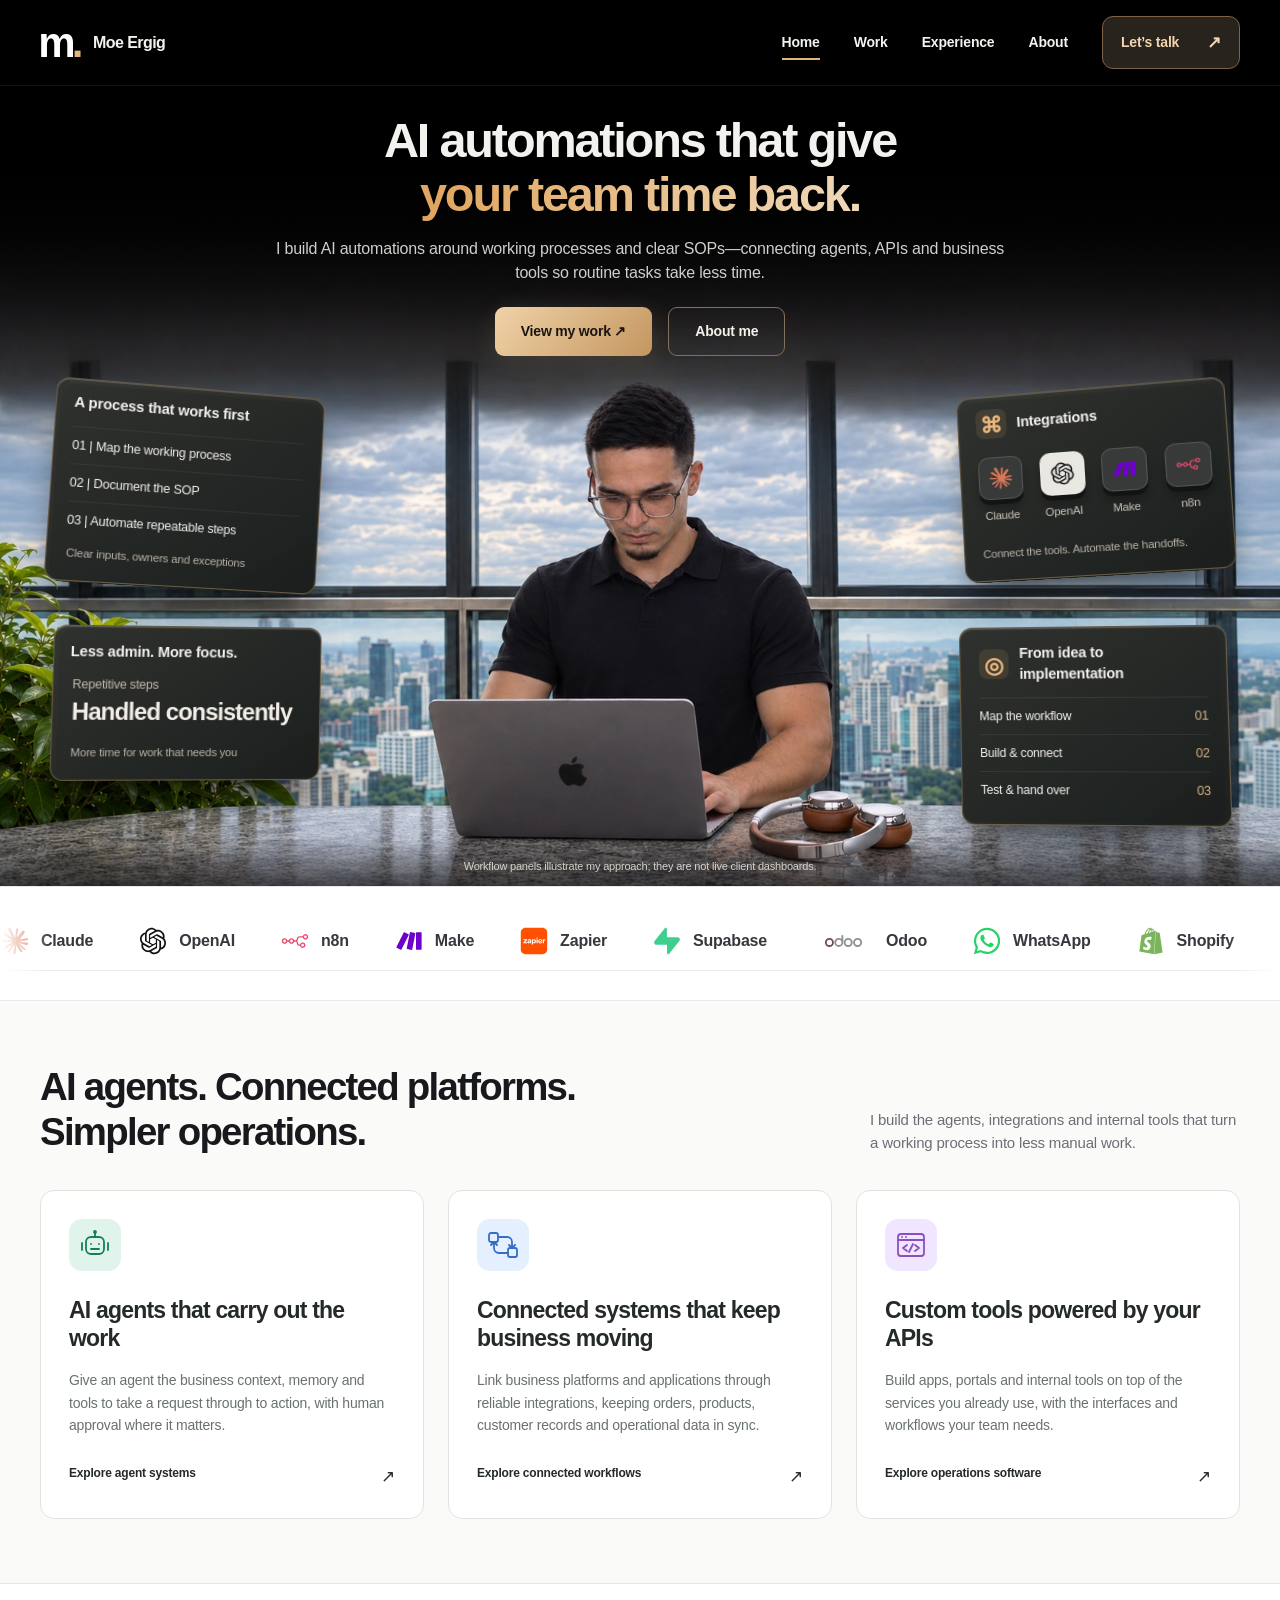
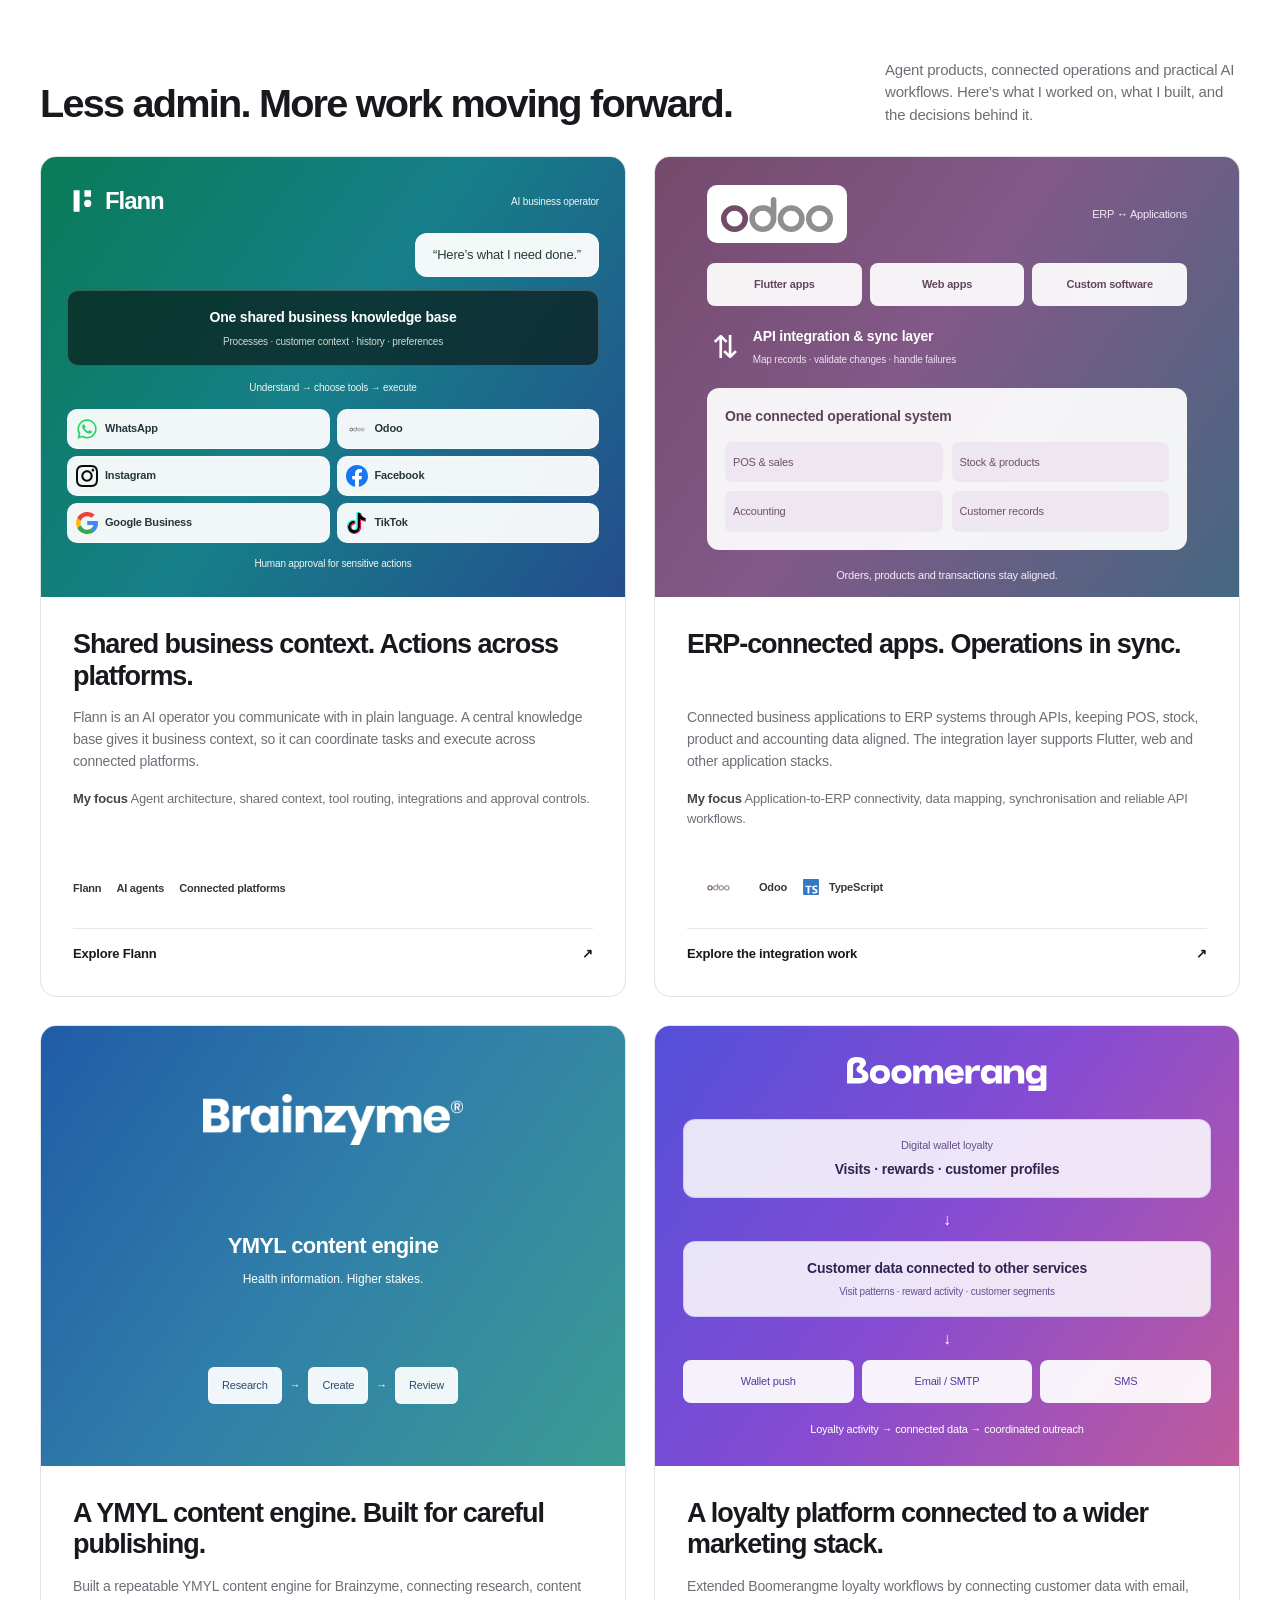
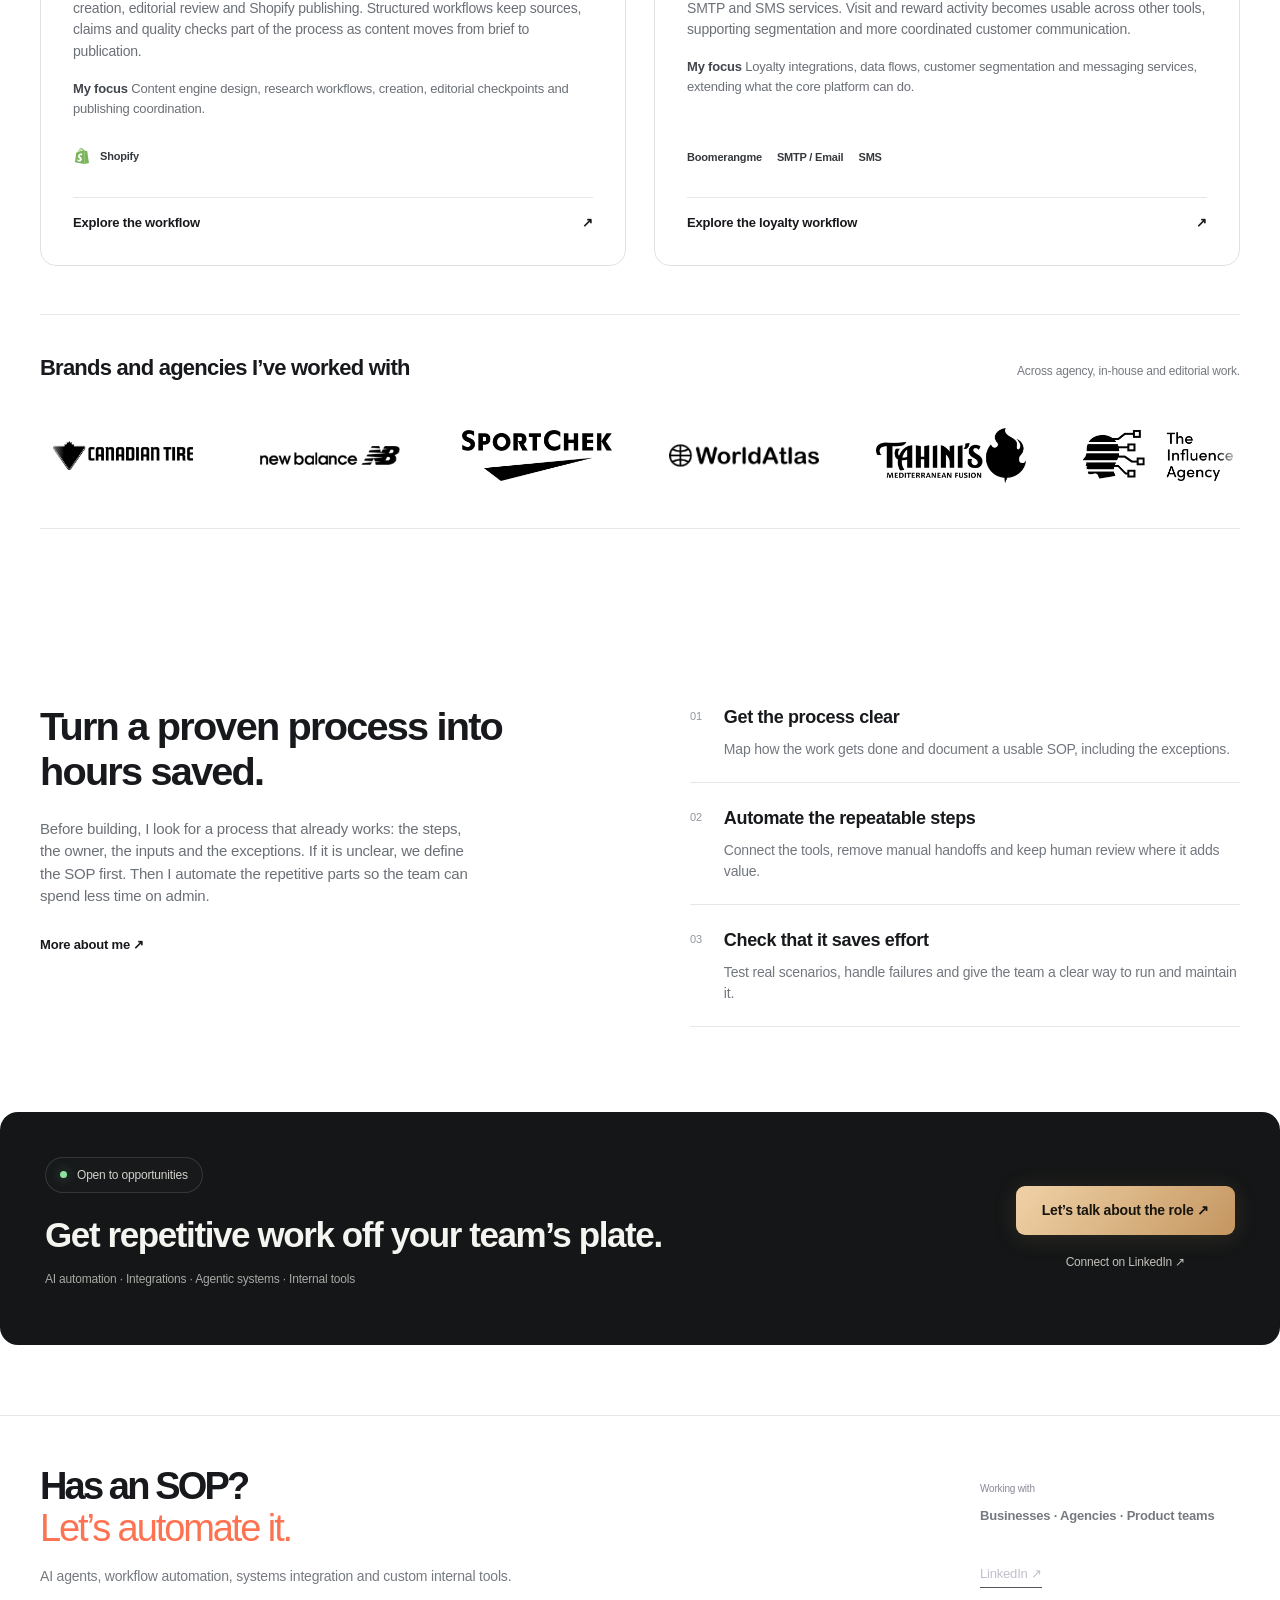
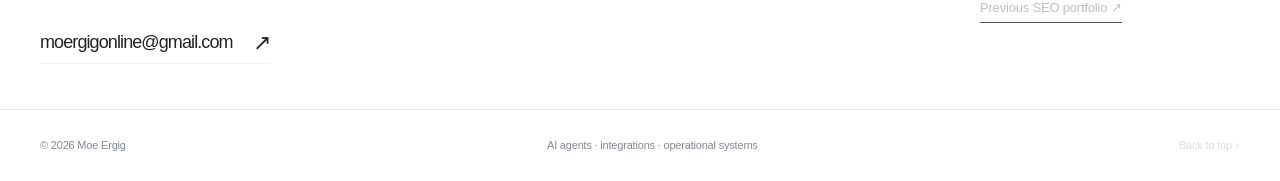
==== commit 971bb07b: "Finalize latest portfolio copy, logos and project presentation" ====
--- a/index.html
+++ b/index.html
@@ -1,6 +1,6 @@
 <!DOCTYPE html>
 
-<html lang="en"><head><meta charset="utf-8"/><meta content="width=device-width,initial-scale=1" name="viewport"/><meta content="#101012" name="theme-color"/><title>Moe Ergig — AI Systems &amp; Automation</title><meta content="Moe Ergig builds AI agents, workflow automations and business integrations. Explore work across Flann, Revaluar and Brainzyme." name="description"/><meta content="Moe Ergig — AI Systems &amp; Automation" property="og:title"/><meta content="AI agents. Connected business systems. Practical automation, with proof of work." property="og:description"/><link href="assets/favicon.svg" rel="icon"/><link href="styles.css" rel="stylesheet"/><link href="home.css" rel="stylesheet"/></head><body class="portfolio-home" id="top"><a class="skip-link" href="#main">Skip to content</a><header class="site-header"><div class="wrap nav-inner">
+<html lang="en"><head><meta charset="utf-8"/><meta content="width=device-width,initial-scale=1" name="viewport"/><meta content="#101012" name="theme-color"/><title>Moe Ergig — AI Systems &amp; Automation</title><meta content="Moe Ergig builds AI agents, workflow automations and business integrations. Explore work across Flann, Revaluar and Brainzyme." name="description"/><meta content="Moe Ergig — AI Systems &amp; Automation" property="og:title"/><meta content="AI agents. Connected business systems. Practical automation, with proof of work." property="og:description"/><link href="assets/favicon.svg" rel="icon"/><link href="styles.css?v=20261107-final" rel="stylesheet"/><link href="home.css?v=20261107-final" rel="stylesheet"/></head><body class="portfolio-home" id="top"><a class="skip-link" href="#main">Skip to content</a><header class="site-header"><div class="wrap nav-inner">
 <a aria-label="Moe Ergig homepage" class="brand" href="index.html"><span class="brand-box">m<span>.</span></span><span class="brand-label">Moe Ergig</span></a>
 <button aria-controls="site-nav" aria-expanded="false" aria-label="Open navigation" class="menu-toggle"><span></span><span></span></button>
 <nav aria-label="Main navigation" class="nav" id="site-nav"><a aria-current="page" class="active" href="index.html">Home</a><a href="work.html">Work</a><a href="experience.html">Experience</a><a href="about.html">About</a><a class="nav-cta" href="mailto:moergigonline@gmail.com?subject=Automation%20project%20enquiry">Let’s talk <span>↗</span></a></nav>
@@ -12,7 +12,7 @@
 <div class="float-shell delivery-panel"><div class="float-panel"><span aria-hidden="true" class="panel-edge edge-left"></span><span aria-hidden="true" class="panel-edge edge-right"></span><span aria-hidden="true" class="panel-edge edge-top"></span><span aria-hidden="true" class="panel-edge edge-bottom"></span><div class="panel-heading"><span class="gold-icon">◎</span> From idea to implementation</div><div class="delivery-row"><span>Map the workflow</span><b>01</b></div><div class="delivery-row"><span>Build &amp; connect</span><b>02</b></div><div class="delivery-row"><span>Test &amp; hand over</span><b>03</b></div></div></div>
 </div><p class="hero-caption">Workflow panels illustrate my approach; they are not live client dashboards.</p></section>
 <section aria-label="Platforms and tools" class="platform-section"><div class="wrap"><div aria-label="Platforms I work with. Focus or hover to pause." class="platform-marquee" tabindex="0"><div class="platform-track"><div class="platform-set"><span class="platform"><img alt="" height="26" loading="lazy" src="assets/logos/claude.svg" width="26"/>Claude</span><span class="platform"><img alt="" height="26" loading="lazy" src="assets/logos/openai.svg" width="26"/>OpenAI</span><span class="platform"><img alt="" height="26" loading="lazy" src="assets/logos/n8n.svg" width="26"/>n8n</span><span class="platform"><img alt="" height="26" loading="lazy" src="assets/logos/make.svg" width="26"/>Make</span><span class="platform"><img alt="" height="26" loading="lazy" src="assets/logos/zapier.svg" width="26"/>Zapier</span><span class="platform"><img alt="" height="26" loading="lazy" src="assets/logos/supabase.svg" width="26"/>Supabase</span><span class="platform"><img alt="" class="odoo-official" height="26" loading="lazy" src="assets/logos/odoo-official.svg" width="26"/>Odoo</span><span class="platform"><img alt="" height="26" loading="lazy" src="assets/logos/whatsapp.svg" width="26"/>WhatsApp</span><span class="platform"><img alt="" height="26" loading="lazy" src="assets/logos/shopify.svg" width="26"/>Shopify</span><span class="platform"><img alt="" height="26" loading="lazy" src="assets/logos/stripe.svg" width="26"/>Stripe</span><span class="platform"><img alt="" height="26" loading="lazy" src="assets/logos/meta.svg" width="26"/>Meta</span><span class="platform"><img alt="" height="26" loading="lazy" src="assets/logos/nextdotjs.svg" width="26"/>Next.js</span><span class="platform"><img alt="" height="26" loading="lazy" src="assets/logos/typescript.svg" width="26"/>TypeScript</span><span class="platform"><img alt="" height="26" loading="lazy" src="assets/logos/react.svg" width="26"/>React</span><span class="platform"><img alt="" height="26" loading="lazy" src="assets/logos/postgresql.svg" width="26"/>PostgreSQL</span><span class="platform"><img alt="" height="26" loading="lazy" src="assets/logos/github.svg" width="26"/>GitHub</span><span class="platform"><img alt="" height="26" loading="lazy" src="assets/logos/netlify.svg" width="26"/>Netlify</span><span class="platform"><img alt="" height="26" loading="lazy" src="assets/logos/vercel.svg" width="26"/>Vercel</span></div><div aria-hidden="true" class="platform-set"><span class="platform"><img alt="" height="26" loading="lazy" src="assets/logos/claude.svg" width="26"/>Claude</span><span class="platform"><img alt="" height="26" loading="lazy" src="assets/logos/openai.svg" width="26"/>OpenAI</span><span class="platform"><img alt="" height="26" loading="lazy" src="assets/logos/n8n.svg" width="26"/>n8n</span><span class="platform"><img alt="" height="26" loading="lazy" src="assets/logos/make.svg" width="26"/>Make</span><span class="platform"><img alt="" height="26" loading="lazy" src="assets/logos/zapier.svg" width="26"/>Zapier</span><span class="platform"><img alt="" height="26" loading="lazy" src="assets/logos/supabase.svg" width="26"/>Supabase</span><span class="platform"><img alt="" class="odoo-official" height="26" loading="lazy" src="assets/logos/odoo-official.svg" width="26"/>Odoo</span><span class="platform"><img alt="" height="26" loading="lazy" src="assets/logos/whatsapp.svg" width="26"/>WhatsApp</span><span class="platform"><img alt="" height="26" loading="lazy" src="assets/logos/shopify.svg" width="26"/>Shopify</span><span class="platform"><img alt="" height="26" loading="lazy" src="assets/logos/stripe.svg" width="26"/>Stripe</span><span class="platform"><img alt="" height="26" loading="lazy" src="assets/logos/meta.svg" width="26"/>Meta</span><span class="platform"><img alt="" height="26" loading="lazy" src="assets/logos/nextdotjs.svg" width="26"/>Next.js</span><span class="platform"><img alt="" height="26" loading="lazy" src="assets/logos/typescript.svg" width="26"/>TypeScript</span><span class="platform"><img alt="" height="26" loading="lazy" src="assets/logos/react.svg" width="26"/>React</span><span class="platform"><img alt="" height="26" loading="lazy" src="assets/logos/postgresql.svg" width="26"/>PostgreSQL</span><span class="platform"><img alt="" height="26" loading="lazy" src="assets/logos/github.svg" width="26"/>GitHub</span><span class="platform"><img alt="" height="26" loading="lazy" src="assets/logos/netlify.svg" width="26"/>Netlify</span><span class="platform"><img alt="" height="26" loading="lazy" src="assets/logos/vercel.svg" width="26"/>Vercel</span></div></div></div></div></section>
-<section class="capability-section services-overview" id="services"><div class="wrap"><div class="section-lead"><div><h2>AI agents. Connected platforms.<br/>Simpler operations.</h2></div><p>I build the agents, integrations and internal tools that turn a working process into less manual work.</p></div><div class="service-offerings"><a class="service-offering" href="work.html#flann"><span aria-hidden="true" class="service-icon service-icon-1"><svg aria-hidden="true" fill="none" stroke="currentColor" stroke-linecap="round" stroke-linejoin="round" stroke-width="1.8" viewbox="0 0 32 32" xmlns="http://www.w3.org/2000/svg"><rect height="17" rx="5" width="18" x="7" y="8"></rect><path d="M16 4v4M12 15h.01M20 15h.01M12 20h8M3 14v7M29 14v7"></path><circle cx="16" cy="3" r="1"></circle></svg></span><h3>AI agents that carry out the work</h3><p>Give an agent the business context, memory and tools to take a request through to action, with human approval where it matters.</p><span class="service-link">Explore agent systems <b>↗</b></span></a><a class="service-offering" href="work.html#odoo"><span aria-hidden="true" class="service-icon service-icon-2"><svg aria-hidden="true" fill="none" stroke="currentColor" stroke-linecap="round" stroke-linejoin="round" stroke-width="1.8" viewbox="0 0 32 32" xmlns="http://www.w3.org/2000/svg"><rect height="9" rx="2" width="9" x="2" y="4"></rect><rect height="9" rx="2" width="9" x="21" y="19"></rect><path d="M11 8h9a5 5 0 0 1 5 5v6M22 16l3 3 3-3M21 24h-9a5 5 0 0 1-5-5v-6M4 16l3-3 3 3"></path></svg></span><h3>Connected systems that keep business moving</h3><p>Link business platforms and applications through reliable integrations, keeping orders, products, customer records and operational data in sync.</p><span class="service-link">Explore connected workflows <b>↗</b></span></a><a class="service-offering" href="work.html#handover"><span aria-hidden="true" class="service-icon service-icon-3"><svg aria-hidden="true" fill="none" stroke="currentColor" stroke-linecap="round" stroke-linejoin="round" stroke-width="1.8" viewbox="0 0 32 32" xmlns="http://www.w3.org/2000/svg"><rect height="22" rx="3" width="26" x="3" y="5"></rect><path d="M3 11h26M7 8h.01M11 8h.01M12 16l-4 3 4 3M20 16l4 3-4 3M18 15l-4 8"></path></svg></span><h3>Custom tools powered by your APIs</h3><p>Build apps, portals and internal tools on top of the services you already use, with the interfaces and workflows your team needs.</p><span class="service-link">Explore operations software <b>↗</b></span></a></div></div></section><section class="work-section wrap" id="selected-work"><div class="section-lead"><div><h2>Less admin. More work moving forward.</h2></div><p>Agent products, connected operations and practical AI workflows. Here’s what I worked on, what I built, and the decisions behind it.</p></div><div class="projects-grid"><article class="project-card"><div class="project-card-art flann-card-art"><div class="flann-card-top"><span class="flann-brand"><img alt="" height="30" src="assets/logos/flann-official.svg" width="30"/>Flann</span><span>AI business operator</span></div><div class="operator-message">“Here’s what I need done.”</div><div class="knowledge-hub"><strong>One shared business knowledge base</strong><small>Processes · customer context · history · preferences</small></div><div class="operator-path">Understand → choose tools → execute</div><div aria-label="Flann platform integrations" class="connected-platforms"><div class="connected-platform"><img alt="" height="26" src="assets/logos/whatsapp.svg" width="26"/><span>WhatsApp<small>Messages &amp; follow-ups</small></span></div><div class="connected-platform"><img alt="" height="26" src="assets/logos/odoo-official.svg" width="26"/><span>Odoo<small>ERP &amp; customer data</small></span></div><div class="connected-platform"><img alt="" height="26" src="assets/logos/instagram.svg" width="26"/><span>Instagram<small>Social conversations</small></span></div><div class="connected-platform"><img alt="" height="26" src="assets/logos/facebook.svg" width="26"/><span>Facebook<small>Pages &amp; messaging</small></span></div><div class="connected-platform"><img alt="" height="26" src="assets/logos/google.svg" width="26"/><span>Google Business<small>Business profile</small></span></div><div class="connected-platform"><img alt="" height="26" src="assets/logos/tiktok.svg" width="26"/><span>TikTok<small>Social channels</small></span></div></div><div class="operator-control">Human approval for sensitive actions</div></div><div class="project-card-copy"><h3>Shared business context. Actions across platforms.</h3><p>Flann is an AI operator you communicate with in plain language. A central knowledge base gives it business context, so it can coordinate tasks and execute across connected platforms.</p><p class="contribution"><strong>My focus</strong> Agent architecture, shared context, tool routing, integrations and approval controls.</p><div class="project-tools"><span class="platform">Flann</span><span class="platform">AI agents</span><span class="platform">Connected platforms</span></div><a class="case-link" href="work.html#flann">Explore Flann <span>↗</span></a></div></article><article class="project-card"><div class="project-card-art revaluar-art"><div aria-label="Applications and ERP data synchronisation" class="odoo-flow"><div class="odoo-flow-top"><img alt="Odoo" height="38" src="assets/logos/odoo-plum-white.svg" width="116"/><span>ERP ↔ Applications</span></div><div class="app-layer"><span>Flutter apps</span><span>Web apps</span><span>Custom software</span></div><div class="sync-bridge"><b>⇅</b><div><strong>API integration &amp; sync layer</strong><small>Map records · validate changes · handle failures</small></div></div><div class="erp-core"><strong>One connected operational system</strong><div class="erp-modules"><span>POS &amp; sales</span><span>Stock &amp; products</span><span>Accounting</span><span>Customer records</span></div></div><div class="sync-footer">Orders, products and transactions stay aligned.</div></div></div><div class="project-card-copy"><h3>ERP-connected apps. Operations in sync.</h3><p>Connected business applications to ERP systems through APIs, keeping POS, stock, product and accounting data aligned. The integration layer supports Flutter, web and other application stacks.</p><p class="contribution"><strong>My focus</strong> Application-to-ERP connectivity, data mapping, synchronisation and reliable API workflows.</p><div class="project-tools"><span class="platform"><img alt="" class="odoo-official" height="26" loading="lazy" src="assets/logos/odoo-official.svg" width="26"/>Odoo</span><span class="platform"><img alt="" height="26" loading="lazy" src="assets/logos/typescript.svg" width="26"/>TypeScript</span></div><a class="case-link" href="work.html#odoo">Explore the integration work <span>↗</span></a></div></article><article class="project-card"><div class="project-card-art brainzyme-art"><img alt="Brainzyme" class="brainzyme-brand" height="60" loading="lazy" src="assets/logos/brainzyme-official.png" width="300"/><div class="ymyl-note">YMYL content<small>Health information. Higher stakes.</small></div><div class="editorial-flow"><span>Research</span><i>→</i><span>Create</span><i>→</i><span>Review</span></div></div><div class="project-card-copy"><h3>Research-led content. Repeatable publishing.</h3><p>Created research-led content and repeatable editorial workflows for Brainzyme, a health and wellbeing brand in the YMYL (Your Money or Your Life) category. Sensitive topics call for careful sourcing, precise language and thorough review.</p><p class="contribution"><strong>My focus</strong> Research, content creation, editing checkpoints and publishing coordination.</p><div class="project-tools"><span class="platform"><img alt="" height="26" loading="lazy" src="assets/logos/shopify.svg" width="26"/>Shopify</span></div><a class="case-link" href="work.html#brainzyme">Explore the workflow <span>↗</span></a></div></article><article class="project-card"><div class="project-card-art boomerang-art"><img alt="Boomerangme" class="boomerang-brand" height="45" src="assets/logos/boomerangme.svg" width="220"/><div class="loyalty-source"><span>Digital wallet loyalty</span><strong>Visits · rewards · customer profiles</strong></div><div aria-hidden="true" class="loyalty-arrow">↓</div><div class="loyalty-segment"><strong>Customer data connected to other services</strong><small>Visit patterns · reward activity · customer segments</small></div><div aria-hidden="true" class="loyalty-arrow">↓</div><div class="loyalty-channels"><span>Wallet push</span><span>Email / SMTP</span><span>SMS</span></div><div class="loyalty-caption">Loyalty activity → connected data → coordinated outreach</div></div><div class="project-card-copy"><h3>A loyalty platform connected to a wider marketing stack.</h3><p>Extended Boomerangme loyalty workflows by connecting customer data with email, SMTP and SMS services. Visit and reward activity becomes usable across other tools, supporting segmentation and more coordinated customer communication.</p><p class="contribution"><strong>My focus</strong> Loyalty integrations, data flows, customer segmentation and messaging services, extending what the core platform can do.</p><div class="project-tools"><span class="platform">Boomerangme</span><span class="platform">SMTP / Email</span><span class="platform">SMS</span></div><a class="case-link" href="work.html#boomerangme">Explore the loyalty workflow <span>↗</span></a></div></article></div><section aria-labelledby="brands-title" class="client-brands"><div class="client-brands-heading"><h2 id="brands-title">Brands I’ve worked with</h2><p>Across agency, in-house and editorial work.</p></div><div aria-label="Brands I have worked with. Hover or focus to pause." class="client-brand-marquee" tabindex="0"><div class="client-brand-track"><div class="client-brand-set"><div class="client-brand"><img alt="Canadian Tire" height="70" loading="eager" src="assets/brands/canadiantire.png" width="180"/></div><div class="client-brand"><img alt="New Balance" height="70" loading="eager" src="assets/brands/newbalance.png" width="180"/></div><div class="client-brand"><img alt="SportChek" height="70" loading="eager" src="assets/brands/sportchek.png" width="180"/></div><div class="client-brand"><img alt="WorldAtlas" height="70" loading="eager" src="assets/brands/worldatlas.png" width="180"/></div><div class="client-brand"><img alt="Tahini's" height="70" loading="eager" src="assets/brands/tahinis.png" width="180"/></div><div class="client-brand"><img alt="The Influence Agency" height="70" loading="eager" src="assets/brands/influence-agency.png" width="180"/></div><div class="client-brand"><img alt="Geekspeak" height="70" loading="eager" src="assets/brands/geekspeak.png" width="180"/></div><div class="client-brand"><img alt="Net Influencer" height="70" loading="eager" src="assets/brands/netinfluencer.png" width="180"/></div><div class="client-brand"><img alt="Ebda Agency" height="70" loading="eager" src="assets/brands/ebda.png" width="180"/></div></div><div aria-hidden="true" class="client-brand-set"><div class="client-brand"><img alt="" height="70" loading="eager" src="assets/brands/canadiantire.png" width="180"/></div><div class="client-brand"><img alt="" height="70" loading="eager" src="assets/brands/newbalance.png" width="180"/></div><div class="client-brand"><img alt="" height="70" loading="eager" src="assets/brands/sportchek.png" width="180"/></div><div class="client-brand"><img alt="" height="70" loading="eager" src="assets/brands/worldatlas.png" width="180"/></div><div class="client-brand"><img alt="" height="70" loading="eager" src="assets/brands/tahinis.png" width="180"/></div><div class="client-brand"><img alt="" height="70" loading="eager" src="assets/brands/influence-agency.png" width="180"/></div><div class="client-brand"><img alt="" height="70" loading="eager" src="assets/brands/geekspeak.png" width="180"/></div><div class="client-brand"><img alt="" height="70" loading="eager" src="assets/brands/netinfluencer.png" width="180"/></div><div class="client-brand"><img alt="" height="70" loading="eager" src="assets/brands/ebda.png" width="180"/></div></div></div></div></section>
-<div class="more-builds"><div><h3>The operational details count.</h3></div><a href="work.html#handover"><span>Client handover portal</span><small>Next.js · Supabase · WhatsApp</small><b>↗</b></a><a href="work.html#site-editing"><span>Website-editing agent</span><small>Sandbox-tested · Preview &amp; approval</small><b>↗</b></a></div></section>
+<section class="capability-section services-overview" id="services"><div class="wrap"><div class="section-lead"><div><h2>AI agents. Connected platforms.<br/>Simpler operations.</h2></div><p>I build the agents, integrations and internal tools that turn a working process into less manual work.</p></div><div class="service-offerings"><a class="service-offering" href="work.html#flann"><span aria-hidden="true" class="service-icon service-icon-1"><svg aria-hidden="true" fill="none" stroke="currentColor" stroke-linecap="round" stroke-linejoin="round" stroke-width="1.8" viewbox="0 0 32 32" xmlns="http://www.w3.org/2000/svg"><rect height="17" rx="5" width="18" x="7" y="8"></rect><path d="M16 4v4M12 15h.01M20 15h.01M12 20h8M3 14v7M29 14v7"></path><circle cx="16" cy="3" r="1"></circle></svg></span><h3>AI agents that carry out the work</h3><p>Give an agent the business context, memory and tools to take a request through to action, with human approval where it matters.</p><span class="service-link">Explore agent systems <b>↗</b></span></a><a class="service-offering" href="work.html#odoo"><span aria-hidden="true" class="service-icon service-icon-2"><svg aria-hidden="true" fill="none" stroke="currentColor" stroke-linecap="round" stroke-linejoin="round" stroke-width="1.8" viewbox="0 0 32 32" xmlns="http://www.w3.org/2000/svg"><rect height="9" rx="2" width="9" x="2" y="4"></rect><rect height="9" rx="2" width="9" x="21" y="19"></rect><path d="M11 8h9a5 5 0 0 1 5 5v6M22 16l3 3 3-3M21 24h-9a5 5 0 0 1-5-5v-6M4 16l3-3 3 3"></path></svg></span><h3>Connected systems that keep business moving</h3><p>Link business platforms and applications through reliable integrations, keeping orders, products, customer records and operational data in sync.</p><span class="service-link">Explore connected workflows <b>↗</b></span></a><a class="service-offering" href="work.html#handover"><span aria-hidden="true" class="service-icon service-icon-3"><svg aria-hidden="true" fill="none" stroke="currentColor" stroke-linecap="round" stroke-linejoin="round" stroke-width="1.8" viewbox="0 0 32 32" xmlns="http://www.w3.org/2000/svg"><rect height="22" rx="3" width="26" x="3" y="5"></rect><path d="M3 11h26M7 8h.01M11 8h.01M12 16l-4 3 4 3M20 16l4 3-4 3M18 15l-4 8"></path></svg></span><h3>Custom tools powered by your APIs</h3><p>Build apps, portals and internal tools on top of the services you already use, with the interfaces and workflows your team needs.</p><span class="service-link">Explore operations software <b>↗</b></span></a></div></div></section><section class="work-section wrap" id="selected-work"><div class="section-lead"><div><h2>Less admin. More work moving forward.</h2></div><p>Agent products, connected operations and practical AI workflows. Here’s what I worked on, what I built, and the decisions behind it.</p></div><div class="projects-grid"><article class="project-card"><div class="project-card-art flann-card-art"><div class="flann-card-top"><span class="flann-brand"><img alt="" height="30" src="assets/logos/flann-official.svg" width="30"/>Flann</span><span>AI business operator</span></div><div class="operator-message">“Here’s what I need done.”</div><div class="knowledge-hub"><strong>One shared business knowledge base</strong><small>Processes · customer context · history · preferences</small></div><div class="operator-path">Understand → choose tools → execute</div><div aria-label="Flann platform integrations" class="connected-platforms"><div class="connected-platform"><img alt="" height="26" src="assets/logos/whatsapp.svg" width="26"/><span>WhatsApp<small>Messages &amp; follow-ups</small></span></div><div class="connected-platform"><img alt="" height="26" src="assets/logos/odoo-official.svg" width="26"/><span>Odoo<small>ERP &amp; customer data</small></span></div><div class="connected-platform"><img alt="" height="26" src="assets/logos/instagram.svg" width="26"/><span>Instagram<small>Social conversations</small></span></div><div class="connected-platform"><img alt="" height="26" src="assets/logos/facebook.svg" width="26"/><span>Facebook<small>Pages &amp; messaging</small></span></div><div class="connected-platform"><img alt="" height="26" src="assets/logos/google.svg" width="26"/><span>Google Business<small>Business profile</small></span></div><div class="connected-platform"><img alt="" height="26" src="assets/logos/tiktok.svg" width="26"/><span>TikTok<small>Social channels</small></span></div></div><div class="operator-control">Human approval for sensitive actions</div></div><div class="project-card-copy"><h3>Shared business context. Actions across platforms.</h3><p>Flann is an AI operator you communicate with in plain language. A central knowledge base gives it business context, so it can coordinate tasks and execute across connected platforms.</p><p class="contribution"><strong>My focus</strong> Agent architecture, shared context, tool routing, integrations and approval controls.</p><div class="project-tools"><span class="platform">Flann</span><span class="platform">AI agents</span><span class="platform">Connected platforms</span></div><a class="case-link" href="work.html#flann">Explore Flann <span>↗</span></a></div></article><article class="project-card"><div class="project-card-art revaluar-art"><div aria-label="Applications and ERP data synchronisation" class="odoo-flow"><div class="odoo-flow-top"><img alt="Odoo" height="58" src="assets/logos/odoo-on-light.svg" width="140"/><span>ERP ↔ Applications</span></div><div class="app-layer"><span>Flutter apps</span><span>Web apps</span><span>Custom software</span></div><div class="sync-bridge"><b>⇅</b><div><strong>API integration &amp; sync layer</strong><small>Map records · validate changes · handle failures</small></div></div><div class="erp-core"><strong>One connected operational system</strong><div class="erp-modules"><span>POS &amp; sales</span><span>Stock &amp; products</span><span>Accounting</span><span>Customer records</span></div></div><div class="sync-footer">Orders, products and transactions stay aligned.</div></div></div><div class="project-card-copy"><h3>ERP-connected apps. Operations in sync.</h3><p>Connected business applications to ERP systems through APIs, keeping POS, stock, product and accounting data aligned. The integration layer supports Flutter, web and other application stacks.</p><p class="contribution"><strong>My focus</strong> Application-to-ERP connectivity, data mapping, synchronisation and reliable API workflows.</p><div class="project-tools"><span class="platform"><img alt="" class="odoo-official" height="26" loading="lazy" src="assets/logos/odoo-official.svg" width="26"/>Odoo</span><span class="platform"><img alt="" height="26" loading="lazy" src="assets/logos/typescript.svg" width="26"/>TypeScript</span></div><a class="case-link" href="work.html#odoo">Explore the integration work <span>↗</span></a></div></article><article class="project-card"><div class="project-card-art brainzyme-art"><img alt="Brainzyme" class="brainzyme-brand" height="60" loading="lazy" src="assets/logos/brainzyme-official.png" width="300"/><div class="ymyl-note">YMYL content engine<small>Health information. Higher stakes.</small></div><div class="editorial-flow"><span>Research</span><i>→</i><span>Create</span><i>→</i><span>Review</span></div></div><div class="project-card-copy"><h3>A YMYL content engine. Built for careful publishing.</h3><p>Built a repeatable YMYL content engine for Brainzyme, connecting research, content creation, editorial review and Shopify publishing. Structured workflows keep sources, claims and quality checks part of the process as content moves from brief to publication.</p><p class="contribution"><strong>My focus</strong> Content engine design, research workflows, creation, editorial checkpoints and publishing coordination.</p><div class="project-tools"><span class="platform"><img alt="" height="26" loading="lazy" src="assets/logos/shopify.svg" width="26"/>Shopify</span></div><a class="case-link" href="work.html#brainzyme">Explore the workflow <span>↗</span></a></div></article><article class="project-card"><div class="project-card-art boomerang-art"><img alt="Boomerangme" class="boomerang-brand" height="45" src="assets/logos/boomerangme.svg" width="220"/><div class="loyalty-source"><span>Digital wallet loyalty</span><strong>Visits · rewards · customer profiles</strong></div><div aria-hidden="true" class="loyalty-arrow">↓</div><div class="loyalty-segment"><strong>Customer data connected to other services</strong><small>Visit patterns · reward activity · customer segments</small></div><div aria-hidden="true" class="loyalty-arrow">↓</div><div class="loyalty-channels"><span>Wallet push</span><span>Email / SMTP</span><span>SMS</span></div><div class="loyalty-caption">Loyalty activity → connected data → coordinated outreach</div></div><div class="project-card-copy"><h3>A loyalty platform connected to a wider marketing stack.</h3><p>Extended Boomerangme loyalty workflows by connecting customer data with email, SMTP and SMS services. Visit and reward activity becomes usable across other tools, supporting segmentation and more coordinated customer communication.</p><p class="contribution"><strong>My focus</strong> Loyalty integrations, data flows, customer segmentation and messaging services, extending what the core platform can do.</p><div class="project-tools"><span class="platform">Boomerangme</span><span class="platform">SMTP / Email</span><span class="platform">SMS</span></div><a class="case-link" href="work.html#boomerangme">Explore the loyalty workflow <span>↗</span></a></div></article></div><section aria-labelledby="brands-title" class="client-brands"><div class="client-brands-heading"><h2 id="brands-title">Brands and agencies I’ve worked with</h2><p>Across agency, in-house and editorial work.</p></div><div aria-label="Brands and agencies I have worked with. Hover or focus to pause." class="client-brand-marquee" tabindex="0"><div class="client-brand-track"><div class="client-brand-set"><div class="client-brand"><img alt="Canadian Tire" height="70" loading="eager" src="assets/brands/canadiantire.png" width="180"/></div><div class="client-brand"><img alt="New Balance" height="70" loading="eager" src="assets/brands/newbalance.png" width="180"/></div><div class="client-brand"><img alt="SportChek" height="70" loading="eager" src="assets/brands/sportchek.png" width="180"/></div><div class="client-brand"><img alt="WorldAtlas" height="70" loading="eager" src="assets/brands/worldatlas.png" width="180"/></div><div class="client-brand"><img alt="Tahini's" height="70" loading="eager" src="assets/brands/tahinis.png" width="180"/></div><div class="client-brand"><img alt="The Influence Agency" height="70" loading="eager" src="assets/brands/influence-agency.png" width="180"/></div><div class="client-brand"><img alt="Geekspeak" height="70" loading="eager" src="assets/brands/geekspeak.png" width="180"/></div><div class="client-brand"><img alt="Net Influencer" height="70" loading="eager" src="assets/brands/netinfluencer.png" width="180"/></div><div class="client-brand"><img alt="Ebda Agency" height="70" loading="eager" src="assets/brands/ebda.png" width="180"/></div></div><div aria-hidden="true" class="client-brand-set"><div class="client-brand"><img alt="" height="70" loading="eager" src="assets/brands/canadiantire.png" width="180"/></div><div class="client-brand"><img alt="" height="70" loading="eager" src="assets/brands/newbalance.png" width="180"/></div><div class="client-brand"><img alt="" height="70" loading="eager" src="assets/brands/sportchek.png" width="180"/></div><div class="client-brand"><img alt="" height="70" loading="eager" src="assets/brands/worldatlas.png" width="180"/></div><div class="client-brand"><img alt="" height="70" loading="eager" src="assets/brands/tahinis.png" width="180"/></div><div class="client-brand"><img alt="" height="70" loading="eager" src="assets/brands/influence-agency.png" width="180"/></div><div class="client-brand"><img alt="" height="70" loading="eager" src="assets/brands/geekspeak.png" width="180"/></div><div class="client-brand"><img alt="" height="70" loading="eager" src="assets/brands/netinfluencer.png" width="180"/></div><div class="client-brand"><img alt="" height="70" loading="eager" src="assets/brands/ebda.png" width="180"/></div></div></div></div></section>
+</section>
 <section class="approach-section wrap"><div><h2>Turn a proven process into hours saved.</h2><p>Before building, I look for a process that already works: the steps, the owner, the inputs and the exceptions. If it is unclear, we define the SOP first. Then I automate the repetitive parts so the team can spend less time on admin.</p><a class="case-link" href="about.html">More about me ↗</a></div><ol class="process-list"><li><span>01</span><div><h3>Get the process clear</h3><p>Map how the work gets done and document a usable SOP, including the exceptions.</p></div></li><li><span>02</span><div><h3>Automate the repeatable steps</h3><p>Connect the tools, remove manual handoffs and keep human review where it adds value.</p></div></li><li><span>03</span><div><h3>Check that it saves effort</h3><p>Test real scenarios, handle failures and give the team a clear way to run and maintain it.</p></div></li></ol></section>
-<section class="opportunity-strip wrap"><div><span class="role-status"><i></i> Open to opportunities</span><h2>Get repetitive work off your team’s plate.</h2><p>AI automation · Integrations · Agentic systems · Internal tools</p></div><div><a class="gold-button" href="mailto:moergigonline@gmail.com?subject=AI%20automation%20opportunity">Let’s talk about the role ↗</a><a class="linkedin-link" href="https://www.linkedin.com/in/moeergig/" rel="noopener noreferrer" target="_blank">Connect on LinkedIn ↗</a></div></section></main><footer class="site-footer"><div class="wrap footer-top"><div><h2>Has an SOP?<br/><em>Let’s automate it.</em></h2><p>AI agents, workflow automation, systems integration and custom internal tools.</p><a class="footer-email" href="mailto:moergigonline@gmail.com?subject=Let's%20build%20something">moergigonline@gmail.com <span>↗</span></a></div><div class="footer-side"><span>Working with</span><strong>Businesses · Agencies · Product teams</strong><a href="https://www.linkedin.com/in/moeergig/" rel="noopener noreferrer" target="_blank">LinkedIn ↗</a><a href="https://moe-ergig-portfolio.netlify.app/" rel="noopener noreferrer" target="_blank">Previous SEO portfolio ↗</a></div></div><div class="wrap footer-bottom"><span>© 2026 Moe Ergig</span><span>AI agents · integrations · operational systems</span><a class="back-top" href="#top">Back to top ↑</a></div></footer><script defer="" src="main.js"></script></body></html>+<section class="opportunity-strip wrap"><div><span class="role-status"><i></i> Open to opportunities</span><h2>Get repetitive work off your team’s plate.</h2><p>AI automation · Integrations · Agentic systems · Internal tools</p></div><div><a class="gold-button" href="mailto:moergigonline@gmail.com?subject=AI%20automation%20opportunity">Let’s talk about the role ↗</a><a class="linkedin-link" href="https://www.linkedin.com/in/moeergig/" rel="noopener noreferrer" target="_blank">Connect on LinkedIn ↗</a></div></section></main><footer class="site-footer"><div class="wrap footer-top"><div><h2>Has an SOP?<br/><em>Let’s automate it.</em></h2><p>AI agents, workflow automation, systems integration and custom internal tools.</p><a class="footer-email" href="mailto:moergigonline@gmail.com?subject=Let's%20build%20something">moergigonline@gmail.com <span>↗</span></a></div><div class="footer-side"><span>Working with</span><strong>Businesses · Agencies · Product teams</strong><a href="https://www.linkedin.com/in/moeergig/" rel="noopener noreferrer" target="_blank">LinkedIn ↗</a><a href="https://moe-ergig-portfolio.netlify.app/" rel="noopener noreferrer" target="_blank">Previous SEO portfolio ↗</a></div></div><div class="wrap footer-bottom"><span>© 2026 Moe Ergig</span><span>AI agents · integrations · operational systems</span><a class="back-top" href="#top">Back to top ↑</a></div></footer><script defer="" src="main.js?v=20261107-final"></script></body></html>
--- a/home.css
+++ b/home.css
@@ -142,3 +142,6 @@
 .odoo-flow-top>span{color:#f2eaf4}.odoo-flow-top img{object-fit:contain}.app-layer{display:grid;grid-template-columns:repeat(3,1fr);gap:8px}.app-layer span{background:#ffffffed;border-radius:8px;padding:13px 5px;text-align:center;color:#64455f;font-size:11px;font-weight:600}.sync-bridge{display:flex;align-items:center;gap:14px;padding:21px 5px;color:#fff}.sync-bridge>b{font-size:32px;line-height:1;font-weight:400}.sync-bridge strong{display:block;font-size:14px;line-height:1.4}.sync-bridge small{display:block;font-size:10px;line-height:1.5;color:#ebdfee;margin-top:5px}.erp-core{background:#ffffffed;padding:18px;border-radius:12px}.erp-core>strong{display:block;font-size:14px;color:#5e405a;margin-bottom:15px}.erp-modules{display:grid;grid-template-columns:1fr 1fr;gap:9px}.erp-modules span{background:#eee6f1;padding:12px 8px;border-radius:7px;font-size:11px;color:#715167}.sync-footer{font-size:11px;color:#f6ecf8;text-align:center;margin-top:17px;line-height:1.5}
 .service-icon{width:52px;height:52px;border-radius:13px}.service-icon svg{width:32px;height:32px}.service-icon-1{background:#e1f4ec;color:#12815a}.service-icon-2{background:#e4efff;color:#366ec5}.service-icon-3{background:#f0e6ff;color:#8b4fc3}
 @media(max-width:720px){.app-layer span{font-size:10px;padding:12px 4px}.sync-bridge strong,.erp-core>strong{font-size:13px}.erp-modules span{font-size:10px}.sync-footer{font-size:10px}.projects-grid .project-card-copy h3{font-size:25px}}
+
+/* Keep the complete Odoo wordmark readable against its project gradient. */
+.odoo-flow-top img{background:#fff;border:1px solid #ffffffb3;border-radius:10px;padding:10px 13px;width:140px;height:58px;box-sizing:border-box;object-fit:contain}
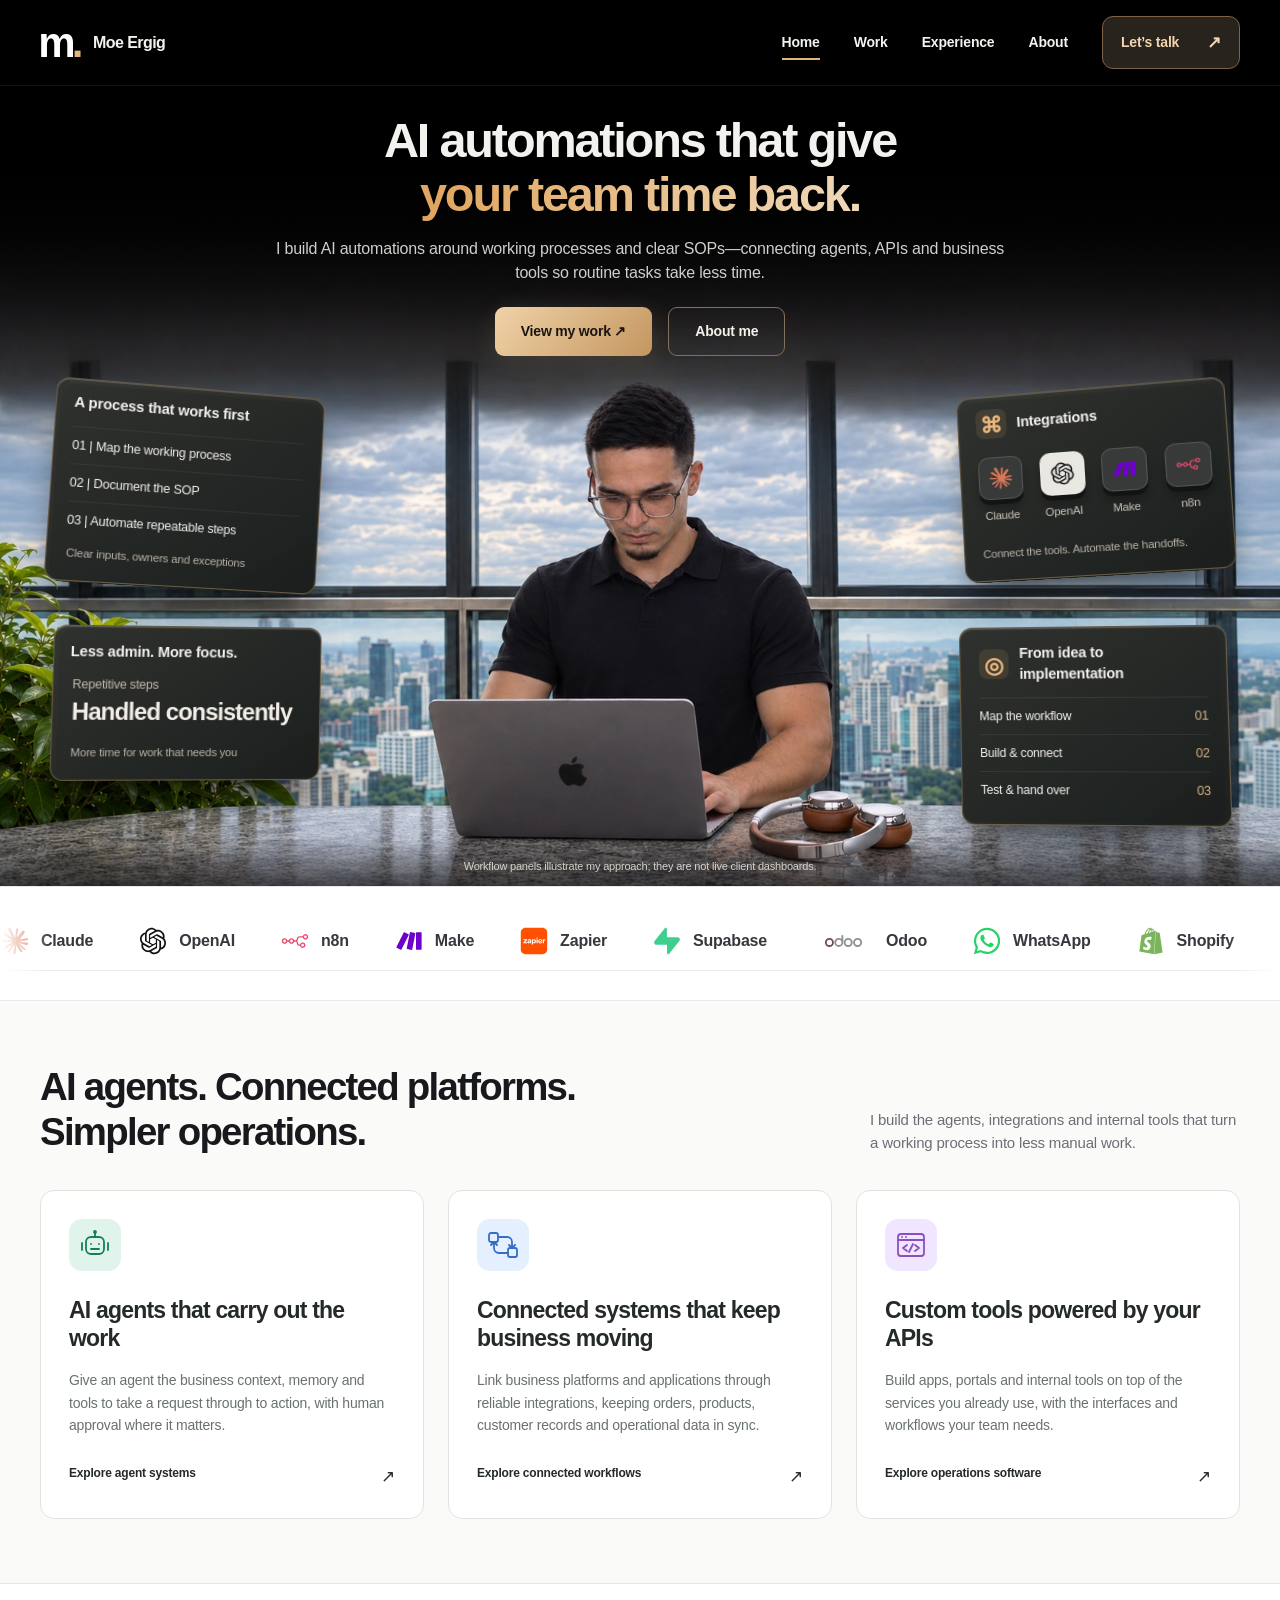
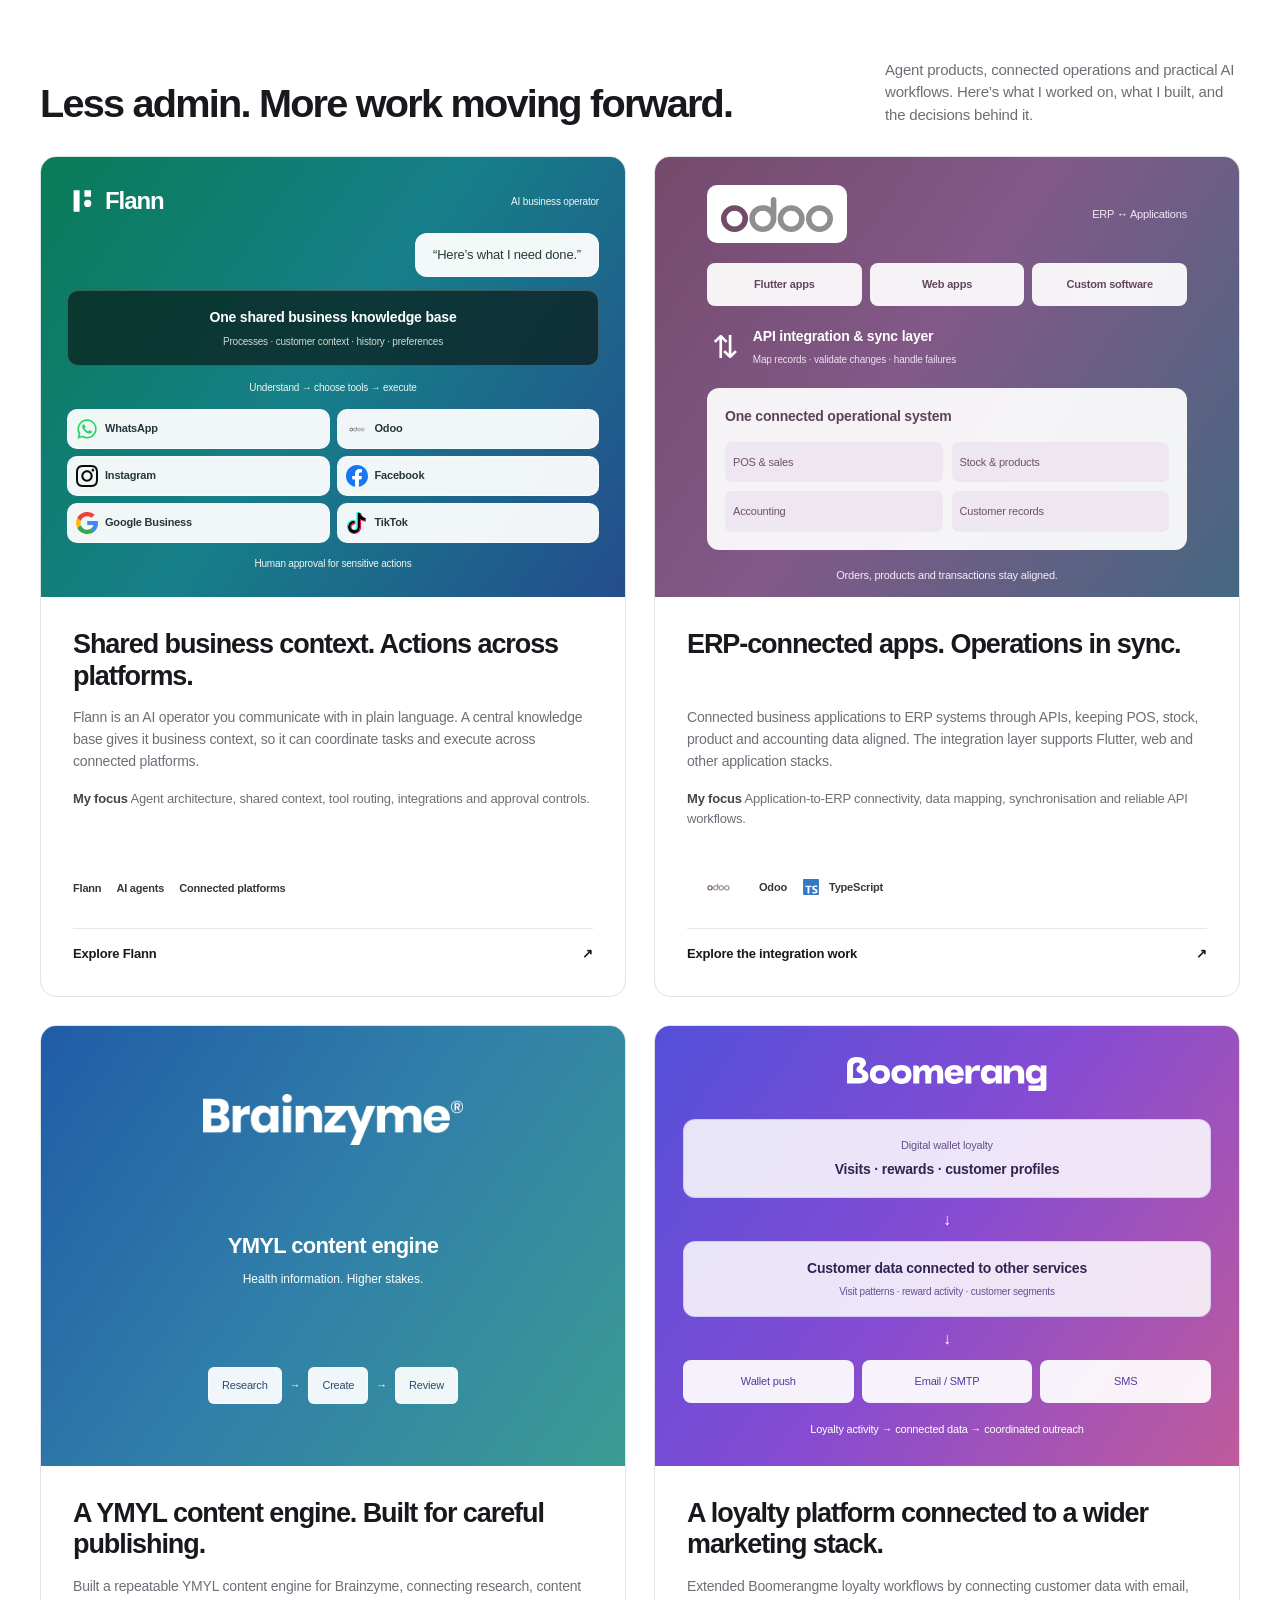
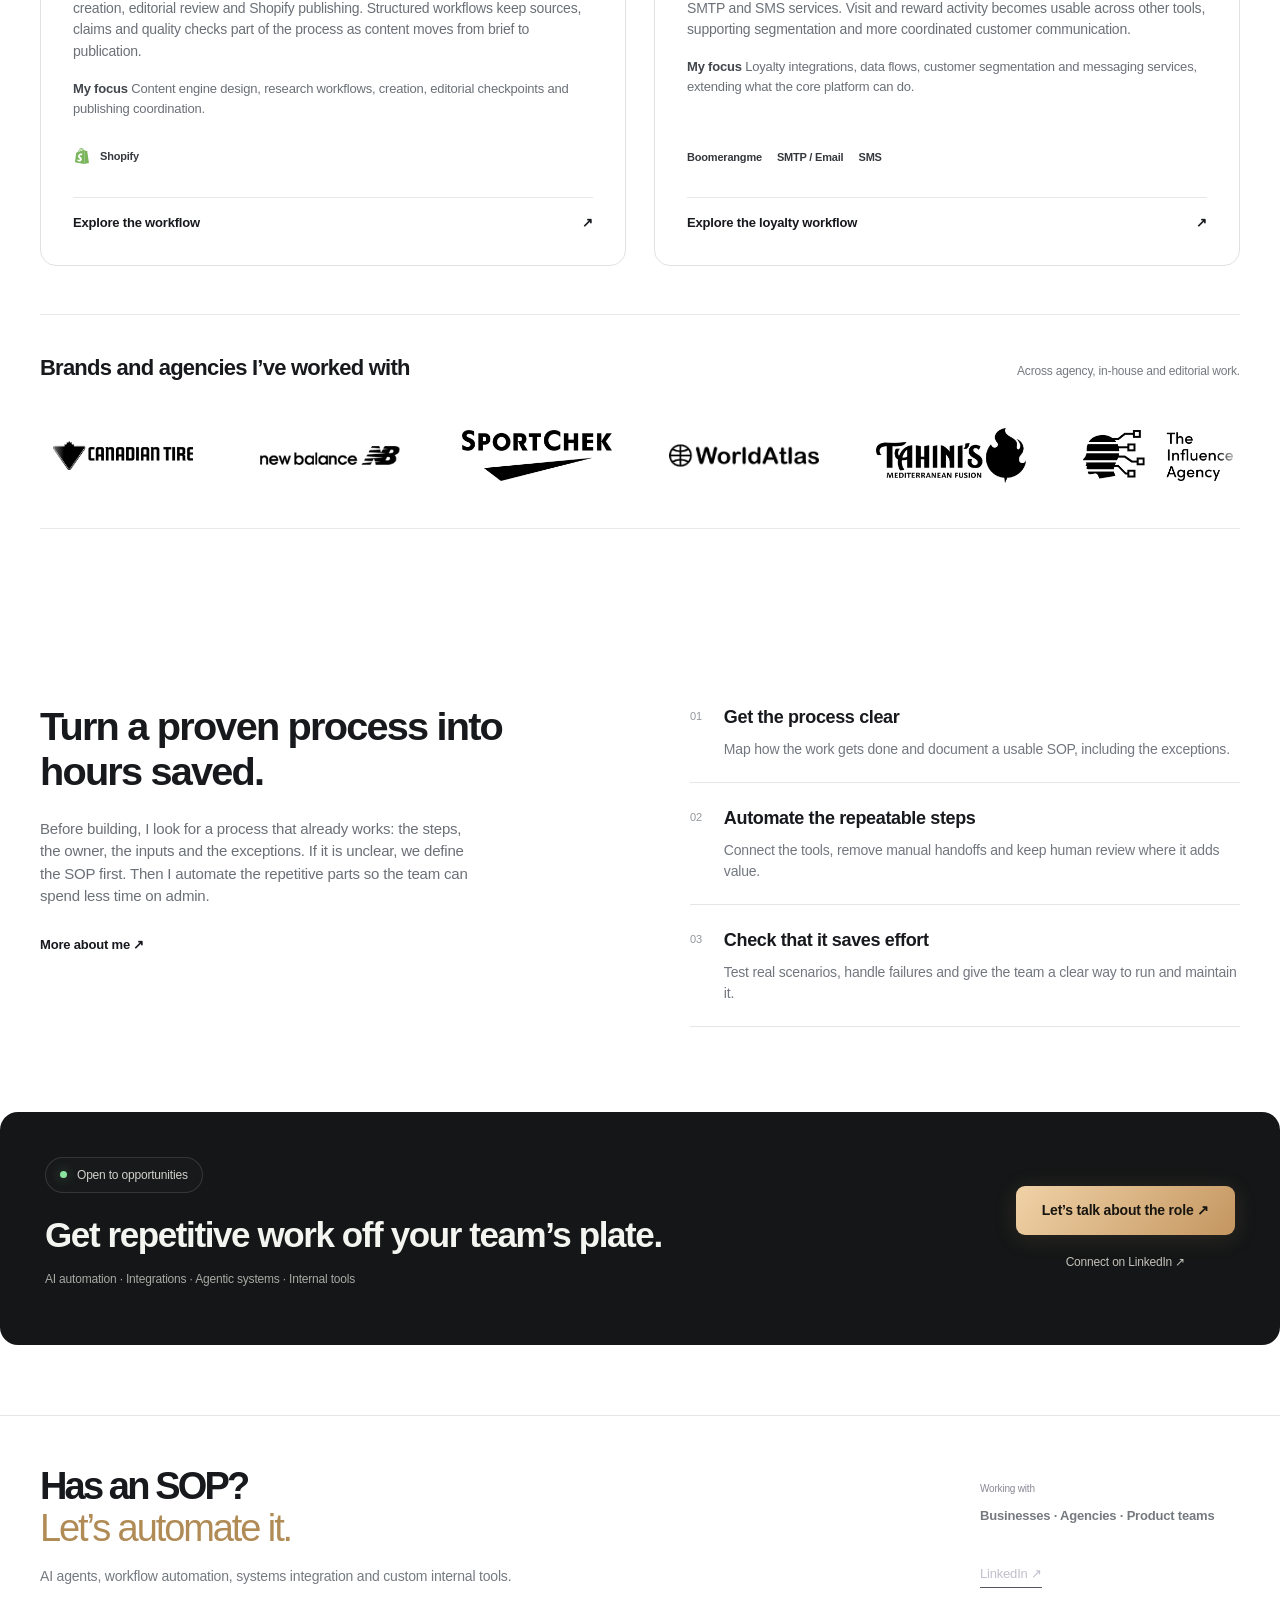
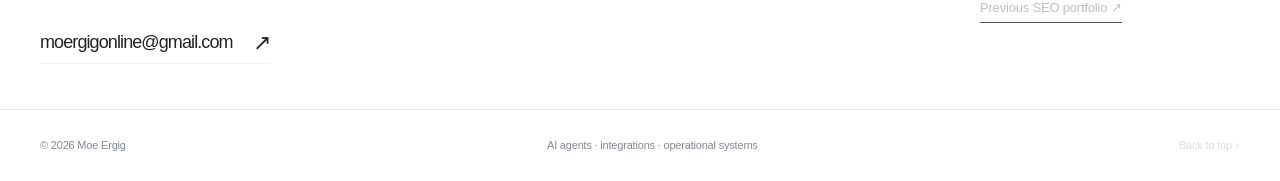
==== commit af4a97ec: "Unify portfolio accents with the gold visual direction" ====
--- a/index.html
+++ b/index.html
@@ -1,6 +1,6 @@
 <!DOCTYPE html>
 
-<html lang="en"><head><meta charset="utf-8"/><meta content="width=device-width,initial-scale=1" name="viewport"/><meta content="#101012" name="theme-color"/><title>Moe Ergig — AI Systems &amp; Automation</title><meta content="Moe Ergig builds AI agents, workflow automations and business integrations. Explore work across Flann, Revaluar and Brainzyme." name="description"/><meta content="Moe Ergig — AI Systems &amp; Automation" property="og:title"/><meta content="AI agents. Connected business systems. Practical automation, with proof of work." property="og:description"/><link href="assets/favicon.svg" rel="icon"/><link href="styles.css?v=20261107-final" rel="stylesheet"/><link href="home.css?v=20261107-final" rel="stylesheet"/></head><body class="portfolio-home" id="top"><a class="skip-link" href="#main">Skip to content</a><header class="site-header"><div class="wrap nav-inner">
+<html lang="en"><head><meta charset="utf-8"/><meta content="width=device-width,initial-scale=1" name="viewport"/><meta content="#101012" name="theme-color"/><title>Moe Ergig — AI Systems &amp; Automation</title><meta content="Moe Ergig builds AI agents, workflow automations and business integrations. Explore work across Flann, Revaluar and Brainzyme." name="description"/><meta content="Moe Ergig — AI Systems &amp; Automation" property="og:title"/><meta content="AI agents. Connected business systems. Practical automation, with proof of work." property="og:description"/><link href="assets/favicon.svg" rel="icon"/><link href="styles.css?v=20261107-gold" rel="stylesheet"/><link href="home.css?v=20261107-gold" rel="stylesheet"/></head><body class="portfolio-home" id="top"><a class="skip-link" href="#main">Skip to content</a><header class="site-header"><div class="wrap nav-inner">
 <a aria-label="Moe Ergig homepage" class="brand" href="index.html"><span class="brand-box">m<span>.</span></span><span class="brand-label">Moe Ergig</span></a>
 <button aria-controls="site-nav" aria-expanded="false" aria-label="Open navigation" class="menu-toggle"><span></span><span></span></button>
 <nav aria-label="Main navigation" class="nav" id="site-nav"><a aria-current="page" class="active" href="index.html">Home</a><a href="work.html">Work</a><a href="experience.html">Experience</a><a href="about.html">About</a><a class="nav-cta" href="mailto:moergigonline@gmail.com?subject=Automation%20project%20enquiry">Let’s talk <span>↗</span></a></nav>
@@ -15,4 +15,4 @@
 <section class="capability-section services-overview" id="services"><div class="wrap"><div class="section-lead"><div><h2>AI agents. Connected platforms.<br/>Simpler operations.</h2></div><p>I build the agents, integrations and internal tools that turn a working process into less manual work.</p></div><div class="service-offerings"><a class="service-offering" href="work.html#flann"><span aria-hidden="true" class="service-icon service-icon-1"><svg aria-hidden="true" fill="none" stroke="currentColor" stroke-linecap="round" stroke-linejoin="round" stroke-width="1.8" viewbox="0 0 32 32" xmlns="http://www.w3.org/2000/svg"><rect height="17" rx="5" width="18" x="7" y="8"></rect><path d="M16 4v4M12 15h.01M20 15h.01M12 20h8M3 14v7M29 14v7"></path><circle cx="16" cy="3" r="1"></circle></svg></span><h3>AI agents that carry out the work</h3><p>Give an agent the business context, memory and tools to take a request through to action, with human approval where it matters.</p><span class="service-link">Explore agent systems <b>↗</b></span></a><a class="service-offering" href="work.html#odoo"><span aria-hidden="true" class="service-icon service-icon-2"><svg aria-hidden="true" fill="none" stroke="currentColor" stroke-linecap="round" stroke-linejoin="round" stroke-width="1.8" viewbox="0 0 32 32" xmlns="http://www.w3.org/2000/svg"><rect height="9" rx="2" width="9" x="2" y="4"></rect><rect height="9" rx="2" width="9" x="21" y="19"></rect><path d="M11 8h9a5 5 0 0 1 5 5v6M22 16l3 3 3-3M21 24h-9a5 5 0 0 1-5-5v-6M4 16l3-3 3 3"></path></svg></span><h3>Connected systems that keep business moving</h3><p>Link business platforms and applications through reliable integrations, keeping orders, products, customer records and operational data in sync.</p><span class="service-link">Explore connected workflows <b>↗</b></span></a><a class="service-offering" href="work.html#handover"><span aria-hidden="true" class="service-icon service-icon-3"><svg aria-hidden="true" fill="none" stroke="currentColor" stroke-linecap="round" stroke-linejoin="round" stroke-width="1.8" viewbox="0 0 32 32" xmlns="http://www.w3.org/2000/svg"><rect height="22" rx="3" width="26" x="3" y="5"></rect><path d="M3 11h26M7 8h.01M11 8h.01M12 16l-4 3 4 3M20 16l4 3-4 3M18 15l-4 8"></path></svg></span><h3>Custom tools powered by your APIs</h3><p>Build apps, portals and internal tools on top of the services you already use, with the interfaces and workflows your team needs.</p><span class="service-link">Explore operations software <b>↗</b></span></a></div></div></section><section class="work-section wrap" id="selected-work"><div class="section-lead"><div><h2>Less admin. More work moving forward.</h2></div><p>Agent products, connected operations and practical AI workflows. Here’s what I worked on, what I built, and the decisions behind it.</p></div><div class="projects-grid"><article class="project-card"><div class="project-card-art flann-card-art"><div class="flann-card-top"><span class="flann-brand"><img alt="" height="30" src="assets/logos/flann-official.svg" width="30"/>Flann</span><span>AI business operator</span></div><div class="operator-message">“Here’s what I need done.”</div><div class="knowledge-hub"><strong>One shared business knowledge base</strong><small>Processes · customer context · history · preferences</small></div><div class="operator-path">Understand → choose tools → execute</div><div aria-label="Flann platform integrations" class="connected-platforms"><div class="connected-platform"><img alt="" height="26" src="assets/logos/whatsapp.svg" width="26"/><span>WhatsApp<small>Messages &amp; follow-ups</small></span></div><div class="connected-platform"><img alt="" height="26" src="assets/logos/odoo-official.svg" width="26"/><span>Odoo<small>ERP &amp; customer data</small></span></div><div class="connected-platform"><img alt="" height="26" src="assets/logos/instagram.svg" width="26"/><span>Instagram<small>Social conversations</small></span></div><div class="connected-platform"><img alt="" height="26" src="assets/logos/facebook.svg" width="26"/><span>Facebook<small>Pages &amp; messaging</small></span></div><div class="connected-platform"><img alt="" height="26" src="assets/logos/google.svg" width="26"/><span>Google Business<small>Business profile</small></span></div><div class="connected-platform"><img alt="" height="26" src="assets/logos/tiktok.svg" width="26"/><span>TikTok<small>Social channels</small></span></div></div><div class="operator-control">Human approval for sensitive actions</div></div><div class="project-card-copy"><h3>Shared business context. Actions across platforms.</h3><p>Flann is an AI operator you communicate with in plain language. A central knowledge base gives it business context, so it can coordinate tasks and execute across connected platforms.</p><p class="contribution"><strong>My focus</strong> Agent architecture, shared context, tool routing, integrations and approval controls.</p><div class="project-tools"><span class="platform">Flann</span><span class="platform">AI agents</span><span class="platform">Connected platforms</span></div><a class="case-link" href="work.html#flann">Explore Flann <span>↗</span></a></div></article><article class="project-card"><div class="project-card-art revaluar-art"><div aria-label="Applications and ERP data synchronisation" class="odoo-flow"><div class="odoo-flow-top"><img alt="Odoo" height="58" src="assets/logos/odoo-on-light.svg" width="140"/><span>ERP ↔ Applications</span></div><div class="app-layer"><span>Flutter apps</span><span>Web apps</span><span>Custom software</span></div><div class="sync-bridge"><b>⇅</b><div><strong>API integration &amp; sync layer</strong><small>Map records · validate changes · handle failures</small></div></div><div class="erp-core"><strong>One connected operational system</strong><div class="erp-modules"><span>POS &amp; sales</span><span>Stock &amp; products</span><span>Accounting</span><span>Customer records</span></div></div><div class="sync-footer">Orders, products and transactions stay aligned.</div></div></div><div class="project-card-copy"><h3>ERP-connected apps. Operations in sync.</h3><p>Connected business applications to ERP systems through APIs, keeping POS, stock, product and accounting data aligned. The integration layer supports Flutter, web and other application stacks.</p><p class="contribution"><strong>My focus</strong> Application-to-ERP connectivity, data mapping, synchronisation and reliable API workflows.</p><div class="project-tools"><span class="platform"><img alt="" class="odoo-official" height="26" loading="lazy" src="assets/logos/odoo-official.svg" width="26"/>Odoo</span><span class="platform"><img alt="" height="26" loading="lazy" src="assets/logos/typescript.svg" width="26"/>TypeScript</span></div><a class="case-link" href="work.html#odoo">Explore the integration work <span>↗</span></a></div></article><article class="project-card"><div class="project-card-art brainzyme-art"><img alt="Brainzyme" class="brainzyme-brand" height="60" loading="lazy" src="assets/logos/brainzyme-official.png" width="300"/><div class="ymyl-note">YMYL content engine<small>Health information. Higher stakes.</small></div><div class="editorial-flow"><span>Research</span><i>→</i><span>Create</span><i>→</i><span>Review</span></div></div><div class="project-card-copy"><h3>A YMYL content engine. Built for careful publishing.</h3><p>Built a repeatable YMYL content engine for Brainzyme, connecting research, content creation, editorial review and Shopify publishing. Structured workflows keep sources, claims and quality checks part of the process as content moves from brief to publication.</p><p class="contribution"><strong>My focus</strong> Content engine design, research workflows, creation, editorial checkpoints and publishing coordination.</p><div class="project-tools"><span class="platform"><img alt="" height="26" loading="lazy" src="assets/logos/shopify.svg" width="26"/>Shopify</span></div><a class="case-link" href="work.html#brainzyme">Explore the workflow <span>↗</span></a></div></article><article class="project-card"><div class="project-card-art boomerang-art"><img alt="Boomerangme" class="boomerang-brand" height="45" src="assets/logos/boomerangme.svg" width="220"/><div class="loyalty-source"><span>Digital wallet loyalty</span><strong>Visits · rewards · customer profiles</strong></div><div aria-hidden="true" class="loyalty-arrow">↓</div><div class="loyalty-segment"><strong>Customer data connected to other services</strong><small>Visit patterns · reward activity · customer segments</small></div><div aria-hidden="true" class="loyalty-arrow">↓</div><div class="loyalty-channels"><span>Wallet push</span><span>Email / SMTP</span><span>SMS</span></div><div class="loyalty-caption">Loyalty activity → connected data → coordinated outreach</div></div><div class="project-card-copy"><h3>A loyalty platform connected to a wider marketing stack.</h3><p>Extended Boomerangme loyalty workflows by connecting customer data with email, SMTP and SMS services. Visit and reward activity becomes usable across other tools, supporting segmentation and more coordinated customer communication.</p><p class="contribution"><strong>My focus</strong> Loyalty integrations, data flows, customer segmentation and messaging services, extending what the core platform can do.</p><div class="project-tools"><span class="platform">Boomerangme</span><span class="platform">SMTP / Email</span><span class="platform">SMS</span></div><a class="case-link" href="work.html#boomerangme">Explore the loyalty workflow <span>↗</span></a></div></article></div><section aria-labelledby="brands-title" class="client-brands"><div class="client-brands-heading"><h2 id="brands-title">Brands and agencies I’ve worked with</h2><p>Across agency, in-house and editorial work.</p></div><div aria-label="Brands and agencies I have worked with. Hover or focus to pause." class="client-brand-marquee" tabindex="0"><div class="client-brand-track"><div class="client-brand-set"><div class="client-brand"><img alt="Canadian Tire" height="70" loading="eager" src="assets/brands/canadiantire.png" width="180"/></div><div class="client-brand"><img alt="New Balance" height="70" loading="eager" src="assets/brands/newbalance.png" width="180"/></div><div class="client-brand"><img alt="SportChek" height="70" loading="eager" src="assets/brands/sportchek.png" width="180"/></div><div class="client-brand"><img alt="WorldAtlas" height="70" loading="eager" src="assets/brands/worldatlas.png" width="180"/></div><div class="client-brand"><img alt="Tahini's" height="70" loading="eager" src="assets/brands/tahinis.png" width="180"/></div><div class="client-brand"><img alt="The Influence Agency" height="70" loading="eager" src="assets/brands/influence-agency.png" width="180"/></div><div class="client-brand"><img alt="Geekspeak" height="70" loading="eager" src="assets/brands/geekspeak.png" width="180"/></div><div class="client-brand"><img alt="Net Influencer" height="70" loading="eager" src="assets/brands/netinfluencer.png" width="180"/></div><div class="client-brand"><img alt="Ebda Agency" height="70" loading="eager" src="assets/brands/ebda.png" width="180"/></div></div><div aria-hidden="true" class="client-brand-set"><div class="client-brand"><img alt="" height="70" loading="eager" src="assets/brands/canadiantire.png" width="180"/></div><div class="client-brand"><img alt="" height="70" loading="eager" src="assets/brands/newbalance.png" width="180"/></div><div class="client-brand"><img alt="" height="70" loading="eager" src="assets/brands/sportchek.png" width="180"/></div><div class="client-brand"><img alt="" height="70" loading="eager" src="assets/brands/worldatlas.png" width="180"/></div><div class="client-brand"><img alt="" height="70" loading="eager" src="assets/brands/tahinis.png" width="180"/></div><div class="client-brand"><img alt="" height="70" loading="eager" src="assets/brands/influence-agency.png" width="180"/></div><div class="client-brand"><img alt="" height="70" loading="eager" src="assets/brands/geekspeak.png" width="180"/></div><div class="client-brand"><img alt="" height="70" loading="eager" src="assets/brands/netinfluencer.png" width="180"/></div><div class="client-brand"><img alt="" height="70" loading="eager" src="assets/brands/ebda.png" width="180"/></div></div></div></div></section>
 </section>
 <section class="approach-section wrap"><div><h2>Turn a proven process into hours saved.</h2><p>Before building, I look for a process that already works: the steps, the owner, the inputs and the exceptions. If it is unclear, we define the SOP first. Then I automate the repetitive parts so the team can spend less time on admin.</p><a class="case-link" href="about.html">More about me ↗</a></div><ol class="process-list"><li><span>01</span><div><h3>Get the process clear</h3><p>Map how the work gets done and document a usable SOP, including the exceptions.</p></div></li><li><span>02</span><div><h3>Automate the repeatable steps</h3><p>Connect the tools, remove manual handoffs and keep human review where it adds value.</p></div></li><li><span>03</span><div><h3>Check that it saves effort</h3><p>Test real scenarios, handle failures and give the team a clear way to run and maintain it.</p></div></li></ol></section>
-<section class="opportunity-strip wrap"><div><span class="role-status"><i></i> Open to opportunities</span><h2>Get repetitive work off your team’s plate.</h2><p>AI automation · Integrations · Agentic systems · Internal tools</p></div><div><a class="gold-button" href="mailto:moergigonline@gmail.com?subject=AI%20automation%20opportunity">Let’s talk about the role ↗</a><a class="linkedin-link" href="https://www.linkedin.com/in/moeergig/" rel="noopener noreferrer" target="_blank">Connect on LinkedIn ↗</a></div></section></main><footer class="site-footer"><div class="wrap footer-top"><div><h2>Has an SOP?<br/><em>Let’s automate it.</em></h2><p>AI agents, workflow automation, systems integration and custom internal tools.</p><a class="footer-email" href="mailto:moergigonline@gmail.com?subject=Let's%20build%20something">moergigonline@gmail.com <span>↗</span></a></div><div class="footer-side"><span>Working with</span><strong>Businesses · Agencies · Product teams</strong><a href="https://www.linkedin.com/in/moeergig/" rel="noopener noreferrer" target="_blank">LinkedIn ↗</a><a href="https://moe-ergig-portfolio.netlify.app/" rel="noopener noreferrer" target="_blank">Previous SEO portfolio ↗</a></div></div><div class="wrap footer-bottom"><span>© 2026 Moe Ergig</span><span>AI agents · integrations · operational systems</span><a class="back-top" href="#top">Back to top ↑</a></div></footer><script defer="" src="main.js?v=20261107-final"></script></body></html>+<section class="opportunity-strip wrap"><div><span class="role-status"><i></i> Open to opportunities</span><h2>Get repetitive work off your team’s plate.</h2><p>AI automation · Integrations · Agentic systems · Internal tools</p></div><div><a class="gold-button" href="mailto:moergigonline@gmail.com?subject=AI%20automation%20opportunity">Let’s talk about the role ↗</a><a class="linkedin-link" href="https://www.linkedin.com/in/moeergig/" rel="noopener noreferrer" target="_blank">Connect on LinkedIn ↗</a></div></section></main><footer class="site-footer"><div class="wrap footer-top"><div><h2>Has an SOP?<br/><em>Let’s automate it.</em></h2><p>AI agents, workflow automation, systems integration and custom internal tools.</p><a class="footer-email" href="mailto:moergigonline@gmail.com?subject=Let's%20build%20something">moergigonline@gmail.com <span>↗</span></a></div><div class="footer-side"><span>Working with</span><strong>Businesses · Agencies · Product teams</strong><a href="https://www.linkedin.com/in/moeergig/" rel="noopener noreferrer" target="_blank">LinkedIn ↗</a><a href="https://moe-ergig-portfolio.netlify.app/" rel="noopener noreferrer" target="_blank">Previous SEO portfolio ↗</a></div></div><div class="wrap footer-bottom"><span>© 2026 Moe Ergig</span><span>AI agents · integrations · operational systems</span><a class="back-top" href="#top">Back to top ↑</a></div></footer><script defer="" src="main.js?v=20261107-gold"></script></body></html>
--- a/styles.css
+++ b/styles.css
@@ -1,24 +1,24 @@
-:root{--ink:#111113;--muted:#707077;--soft:#a4a4aa;--line:#e7e7e9;--orange:#ff5e35;--orange-hover:#f24d29;--paper:#fff;--wash:#f6f7f8;--dark:#101013;--serif:Georgia,'Times New Roman',serif}
-*{box-sizing:border-box}html{scroll-behavior:smooth;scroll-padding-top:96px}body{margin:0;background:#fff;color:var(--ink);font-family:Inter,ui-sans-serif,-apple-system,BlinkMacSystemFont,'Segoe UI',Arial,sans-serif;letter-spacing:-.012em;-webkit-font-smoothing:antialiased;line-height:1.55}button,input,textarea{font:inherit}button,a{-webkit-tap-highlight-color:transparent}a{text-decoration:none;color:inherit}a:focus-visible,button:focus-visible{outline:3px solid #ff9a7c;outline-offset:3px}::selection{background:#ffc2af;color:#151515}.wrap{max-width:1360px;margin-inline:auto;padding-inline:34px}.skip-link{position:absolute;top:-100px;left:10px;background:white;padding:10px;z-index:50}.skip-link:focus{top:10px}.site-header{background:#fff;position:relative;z-index:10}.nav-inner{height:91px;display:flex;align-items:center;justify-content:space-between;gap:28px}.brand{display:inline-flex;gap:11px;align-items:center;white-space:nowrap}.brand-box{width:42px;height:42px;display:flex;align-items:center;justify-content:center;border-radius:12px;color:#fff;background:#121214;font-size:29px;letter-spacing:-.09em;font-weight:850;padding-right:4px;line-height:1}.brand-box span{color:var(--orange)}.brand-label{display:flex;flex-direction:column;font-size:15px;font-weight:780;line-height:1.2;letter-spacing:-.04em}.brand-label strong{font-size:9px;font-weight:650;letter-spacing:.08em;color:#939399;margin-top:4px}.nav{display:flex;align-items:center;gap:34px;font-size:13px;font-weight:550}.nav>a:not(.nav-cta){position:relative;padding-block:12px}.nav>a:not(.nav-cta):after{content:"";display:block;height:2px;background:var(--orange);transform:scaleX(0);transform-origin:left;position:absolute;left:0;right:0;bottom:5px;transition:transform .2s}.nav>a:hover:after,.nav>a.active:after{transform:scaleX(1)}.nav-cta{background:#151515;color:#fff;border-radius:11px;padding:13px 18px;display:inline-flex;align-items:center;gap:28px;font-weight:690}.nav-cta:hover{background:#303034}.nav-cta span{font-size:17px}.menu-toggle{display:none;border:0;background:none;padding:11px;cursor:pointer}.menu-toggle span{width:24px;height:2px;background:#111;display:block;margin:5px 0;transition:transform .25s}
-.button{display:inline-flex;align-items:center;justify-content:space-between;gap:30px;font-weight:720;font-size:13px;border-radius:11px;padding:17px 21px;white-space:nowrap;line-height:1.2;transition:transform .2s,background .2s,border-color .2s}.button:hover{transform:translateY(-2px)}.button span{font-size:20px;line-height:.7}.button-orange{background:var(--orange);color:#151313}.button-orange:hover{background:#ff7954}.button-ghost{color:#f5f5f5;background:rgba(255,255,255,.055);border:1px solid rgba(255,255,255,.2)}.button-ghost:hover{background:rgba(255,255,255,.14)}.button-dark{background:#161619;color:white}.button-dark:hover{background:#34343a}.button-light{border:1px solid #dedee1;background:#fff}.button-light:hover{border-color:#b8b8c0}
+:root{--ink:#111113;--muted:#707077;--soft:#a4a4aa;--line:#e7e7e9;--gold:#b08b55;--gold-hover:#9b773f;--paper:#fff;--wash:#f6f7f8;--dark:#101013;--serif:Georgia,'Times New Roman',serif}
+*{box-sizing:border-box}html{scroll-behavior:smooth;scroll-padding-top:96px}body{margin:0;background:#fff;color:var(--ink);font-family:Inter,ui-sans-serif,-apple-system,BlinkMacSystemFont,'Segoe UI',Arial,sans-serif;letter-spacing:-.012em;-webkit-font-smoothing:antialiased;line-height:1.55}button,input,textarea{font:inherit}button,a{-webkit-tap-highlight-color:transparent}a{text-decoration:none;color:inherit}a:focus-visible,button:focus-visible{outline:3px solid #c49b66;outline-offset:3px}::selection{background:#ecdbc1;color:#151515}.wrap{max-width:1360px;margin-inline:auto;padding-inline:34px}.skip-link{position:absolute;top:-100px;left:10px;background:white;padding:10px;z-index:50}.skip-link:focus{top:10px}.site-header{background:#fff;position:relative;z-index:10}.nav-inner{height:91px;display:flex;align-items:center;justify-content:space-between;gap:28px}.brand{display:inline-flex;gap:11px;align-items:center;white-space:nowrap}.brand-box{width:42px;height:42px;display:flex;align-items:center;justify-content:center;border-radius:12px;color:#fff;background:#121214;font-size:29px;letter-spacing:-.09em;font-weight:850;padding-right:4px;line-height:1}.brand-box span{color:var(--gold)}.brand-label{display:flex;flex-direction:column;font-size:15px;font-weight:780;line-height:1.2;letter-spacing:-.04em}.brand-label strong{font-size:9px;font-weight:650;letter-spacing:.08em;color:#939399;margin-top:4px}.nav{display:flex;align-items:center;gap:34px;font-size:13px;font-weight:550}.nav>a:not(.nav-cta){position:relative;padding-block:12px}.nav>a:not(.nav-cta):after{content:"";display:block;height:2px;background:var(--gold);transform:scaleX(0);transform-origin:left;position:absolute;left:0;right:0;bottom:5px;transition:transform .2s}.nav>a:hover:after,.nav>a.active:after{transform:scaleX(1)}.nav-cta{background:#151515;color:#fff;border-radius:11px;padding:13px 18px;display:inline-flex;align-items:center;gap:28px;font-weight:690}.nav-cta:hover{background:#303034}.nav-cta span{font-size:17px}.menu-toggle{display:none;border:0;background:none;padding:11px;cursor:pointer}.menu-toggle span{width:24px;height:2px;background:#111;display:block;margin:5px 0;transition:transform .25s}
+.button{display:inline-flex;align-items:center;justify-content:space-between;gap:30px;font-weight:720;font-size:13px;border-radius:11px;padding:17px 21px;white-space:nowrap;line-height:1.2;transition:transform .2s,background .2s,border-color .2s}.button:hover{transform:translateY(-2px)}.button span{font-size:20px;line-height:.7}.button-orange{background:var(--gold);color:#151313}.button-orange:hover{background:var(--gold)}.button-ghost{color:#f5f5f5;background:rgba(255,255,255,.055);border:1px solid rgba(255,255,255,.2)}.button-ghost:hover{background:rgba(255,255,255,.14)}.button-dark{background:#161619;color:white}.button-dark:hover{background:#34343a}.button-light{border:1px solid #dedee1;background:#fff}.button-light:hover{border-color:#b8b8c0}
 /* HERO - dark product visual, bright website shell */
-.home-hero{margin-top:3px}.hero-panel{background:#101013;color:#f5f5f7;overflow:hidden;position:relative;border-radius:26px;isolation:isolate}.hero-panel:before{content:"";position:absolute;inset:0;background:radial-gradient(ellipse 49% 78% at 93% 24%,rgba(92,87,112,.13),transparent 74%),linear-gradient(107deg,#101013 0%,#111115 55%,#1b1b20 100%);z-index:-2}.hero-grid{min-height:665px;display:grid;grid-template-columns:55% 45%;align-items:stretch}.hero-left{padding:92px 10px 65px 62px;max-width:730px;z-index:1;position:relative}.availability{display:inline-flex;align-items:center;gap:10px;font-size:12px;color:#d2d2d7;margin:0 0 42px}.green-dot{display:inline-block;width:8px;height:8px;background:#94eeb5;border-radius:100%;box-shadow:0 0 0 4px rgba(126,240,160,.09);flex-shrink:0}.hero-left h1{font-size:clamp(62px,6.3vw,91px);letter-spacing:-.07em;font-weight:710;line-height:1.025;margin:0;max-width:750px}.hero-left h1 em,.section h2 em,.page-banner h1 em,.work-case h2 em,.value-left h2 em,.section-header h2 em,.footer-top h2 em,.about-contact h2 em{font-family:var(--serif);font-weight:400;letter-spacing:-.055em}.hero-left h1 em{display:block;color:#ff7252;font-weight:400;white-space:normal;line-height:1.08}.hero-description{max-width:550px;font-size:16px;line-height:1.8;color:#c7c7cf;margin:29px 0 30px}.hero-ctas{display:flex;flex-wrap:wrap;gap:13px}.hero-micro{display:flex;align-items:center;gap:12px;font-size:11px;color:#b1b1b9;margin-top:60px;flex-wrap:wrap}.hero-micro i{display:inline-block;width:4px;height:4px;border-radius:50%;background:#ff6842}.hero-right{position:relative;min-height:595px;overflow:hidden;isolation:isolate}.hero-right:before{content:"";position:absolute;inset:0;background:linear-gradient(135deg,transparent 35%,rgba(255,255,255,.015));z-index:-1}.hero-right:after{content:"";position:absolute;inset:0;background:linear-gradient(to right,#111114 0%,transparent 32%,transparent 74%,#131317a0 100%);pointer-events:none;z-index:3}.portrait-halo{position:absolute;width:510px;height:510px;background:radial-gradient(circle,#ff715a28,transparent 63%);top:62px;left:12px;filter:blur(18px)}.portrait-frame{position:absolute;bottom:-60px;left:30px;width:min(97%,492px);height:610px;overflow:hidden;opacity:.98;mask-image:linear-gradient(to bottom,transparent 0%,black 9%,black 77%,transparent 100%);-webkit-mask-image:linear-gradient(to bottom,transparent 0%,black 9%,black 77%,transparent 100%)}.portrait-frame img{position:absolute;width:420px;max-width:none;height:auto;left:60px;top:-45px;filter:contrast(1.03) saturate(.93)}.floating-status{position:absolute;z-index:4;left:0;bottom:88px;display:flex;align-items:center;gap:12px;padding:14px 17px;background:rgba(249,249,251,.97);box-shadow:0 13px 40px #0005;border-radius:13px;color:#1c1c1c;min-width:330px}.floating-status .pulse-dot{width:11px;height:11px;border-radius:50%;background:#34c779;box-shadow:0 0 0 5px #d8f6e5}.floating-status>div{display:flex;flex:1;flex-direction:column;line-height:1.3}.floating-status strong{font-size:12px;letter-spacing:-.02em}.floating-status small{color:#777;font-size:10px;margin-top:4px}.floating-arrow{font-size:22px}.floating-code{position:absolute;right:25px;top:78px;background:rgba(43,43,48,.7);border:1px solid #ffffff22;backdrop-filter:blur(14px);border-radius:12px;padding:13px 17px;z-index:4;color:#dbdbe0;font:11px ui-monospace,SFMono-Regular,Consolas,monospace;display:flex;flex-direction:column;gap:3px;transform:rotate(5deg)}.floating-code strong{color:#91e5b8;font-weight:500}.hero-bottom{border-top:1px solid #ffffff26;margin:0 45px;min-height:66px;display:flex;align-items:center;justify-content:space-between;gap:20px;font-size:10px;color:#aaaab3;font-weight:680;letter-spacing:.065em}.hero-bottom a{color:#fff}.hero-bottom a span{margin-left:8px;font-size:16px}
+.home-hero{margin-top:3px}.hero-panel{background:#101013;color:#f5f5f7;overflow:hidden;position:relative;border-radius:26px;isolation:isolate}.hero-panel:before{content:"";position:absolute;inset:0;background:radial-gradient(ellipse 49% 78% at 93% 24%,rgba(92,87,112,.13),transparent 74%),linear-gradient(107deg,#101013 0%,#111115 55%,#1b1b20 100%);z-index:-2}.hero-grid{min-height:665px;display:grid;grid-template-columns:55% 45%;align-items:stretch}.hero-left{padding:92px 10px 65px 62px;max-width:730px;z-index:1;position:relative}.availability{display:inline-flex;align-items:center;gap:10px;font-size:12px;color:#d2d2d7;margin:0 0 42px}.green-dot{display:inline-block;width:8px;height:8px;background:#94eeb5;border-radius:100%;box-shadow:0 0 0 4px rgba(126,240,160,.09);flex-shrink:0}.hero-left h1{font-size:clamp(62px,6.3vw,91px);letter-spacing:-.07em;font-weight:710;line-height:1.025;margin:0;max-width:750px}.hero-left h1 em,.section h2 em,.page-banner h1 em,.work-case h2 em,.value-left h2 em,.section-header h2 em,.footer-top h2 em,.about-contact h2 em{font-family:var(--serif);font-weight:400;letter-spacing:-.055em}.hero-left h1 em{display:block;color:var(--gold);font-weight:400;white-space:normal;line-height:1.08}.hero-description{max-width:550px;font-size:16px;line-height:1.8;color:#c7c7cf;margin:29px 0 30px}.hero-ctas{display:flex;flex-wrap:wrap;gap:13px}.hero-micro{display:flex;align-items:center;gap:12px;font-size:11px;color:#b1b1b9;margin-top:60px;flex-wrap:wrap}.hero-micro i{display:inline-block;width:4px;height:4px;border-radius:50%;background:var(--gold)}.hero-right{position:relative;min-height:595px;overflow:hidden;isolation:isolate}.hero-right:before{content:"";position:absolute;inset:0;background:linear-gradient(135deg,transparent 35%,rgba(255,255,255,.015));z-index:-1}.hero-right:after{content:"";position:absolute;inset:0;background:linear-gradient(to right,#111114 0%,transparent 32%,transparent 74%,#131317a0 100%);pointer-events:none;z-index:3}.portrait-halo{position:absolute;width:510px;height:510px;background:radial-gradient(circle,#dfb47d28,transparent 63%);top:62px;left:12px;filter:blur(18px)}.portrait-frame{position:absolute;bottom:-60px;left:30px;width:min(97%,492px);height:610px;overflow:hidden;opacity:.98;mask-image:linear-gradient(to bottom,transparent 0%,black 9%,black 77%,transparent 100%);-webkit-mask-image:linear-gradient(to bottom,transparent 0%,black 9%,black 77%,transparent 100%)}.portrait-frame img{position:absolute;width:420px;max-width:none;height:auto;left:60px;top:-45px;filter:contrast(1.03) saturate(.93)}.floating-status{position:absolute;z-index:4;left:0;bottom:88px;display:flex;align-items:center;gap:12px;padding:14px 17px;background:rgba(249,249,251,.97);box-shadow:0 13px 40px #0005;border-radius:13px;color:#1c1c1c;min-width:330px}.floating-status .pulse-dot{width:11px;height:11px;border-radius:50%;background:#34c779;box-shadow:0 0 0 5px #d8f6e5}.floating-status>div{display:flex;flex:1;flex-direction:column;line-height:1.3}.floating-status strong{font-size:12px;letter-spacing:-.02em}.floating-status small{color:#777;font-size:10px;margin-top:4px}.floating-arrow{font-size:22px}.floating-code{position:absolute;right:25px;top:78px;background:rgba(43,43,48,.7);border:1px solid #ffffff22;backdrop-filter:blur(14px);border-radius:12px;padding:13px 17px;z-index:4;color:#dbdbe0;font:11px ui-monospace,SFMono-Regular,Consolas,monospace;display:flex;flex-direction:column;gap:3px;transform:rotate(5deg)}.floating-code strong{color:#91e5b8;font-weight:500}.hero-bottom{border-top:1px solid #ffffff26;margin:0 45px;min-height:66px;display:flex;align-items:center;justify-content:space-between;gap:20px;font-size:10px;color:#aaaab3;font-weight:680;letter-spacing:.065em}.hero-bottom a{color:#fff}.hero-bottom a span{margin-left:8px;font-size:16px}
 /* LOGO STACK */
 .stack-section{padding-top:53px;padding-bottom:40px}.stack-intro{display:flex;justify-content:space-between;align-items:baseline;gap:40px;margin-bottom:24px}.stack-intro h2{font-size:20px;letter-spacing:-.04em;font-weight:720;margin:0}.stack-intro p{font-size:12px;color:#777;margin:0}.logo-grid{display:grid;grid-template-columns:repeat(4,minmax(0,1fr));gap:12px}.logo-item{display:flex;align-items:center;gap:12px;padding:13px 15px;background:#fff;border:1px solid #e9e9eb;border-radius:13px;min-height:65px;transition:border-color .2s,transform .2s}.logo-item:hover{border-color:#c9c9ce;transform:translateY(-1px)}.tech-logo{height:36px;width:36px;display:grid;place-items:center;font-weight:850;font-size:14px;flex-shrink:0;color:#18191c;background:#f0f1f3;border-radius:10px;letter-spacing:-.08em}.tech-name{font-weight:650;font-size:12px;letter-spacing:-.02em}.tech-logo.ts{background:#3178c6;color:white}.tech-logo.js{background:#f7df1e;color:#111}.tech-logo.py{background:linear-gradient(133deg,#38749b 0 51%,#efcb3c 52%);color:white}.tech-logo.next{background:black;color:white;font-family:var(--serif);font-size:23px}.tech-logo.react{color:#04b7d3;background:#e7faff;font-size:25px}.tech-logo.node{background:#e7f2e0;color:#589636;font-size:29px}.tech-logo.supa{background:#ecfaf3;color:#32ad7a;font-style:italic;font-size:24px}.tech-logo.pg{background:#eaf0fa;color:#336791}.tech-logo.odoo{background:#f3eaf2;color:#764a72;font-size:11px}.tech-logo.wa{background:#e5fbef;color:#14a54b;font-size:23px}.tech-logo.openai{background:#181818;color:white;font-size:24px}.tech-logo.anthropic{background:#f2efea;color:#4d453e}.tech-logo.n8n{background:#fff1f4;color:#eb467e;font-size:11px}.tech-logo.zapier{background:#fff0e6;color:#f77527;font-size:11px}.tech-logo.netlify{background:#e5fbfb;color:#169d98;font-size:28px}.tech-logo.stripe{background:#eeedff;color:#635bff;font-size:19px}.tech-logo.github{background:#18181b;color:#fff;font-size:23px}.tech-logo.claude{background:#f8eee6;color:#d47e5f;font-size:25px}.tech-logo.shopify{background:#ecf6e8;color:#5eab31;font-size:23px}.tech-logo.api,.tech-logo.rpc{background:#ebefff;color:#445dcb;font:700 10px ui-monospace,monospace}.tech-logo.meta{background:#e9f2ff;color:#1778d3;font-size:23px}.tech-logo.composio{background:#f1f0fc;color:#695bcd}.tech-logo.html{background:#fff0e9;color:#e0572a;font:700 10px ui-monospace,monospace}.stack-grid{grid-template-columns:repeat(8,minmax(0,1fr));gap:9px}.stack-grid .logo-item{padding:13px 9px;gap:8px;justify-content:center;flex-wrap:wrap;text-align:center}.stack-grid .tech-name{font-size:11px}.stack-small{font-size:11px;color:#9898a0;margin-top:20px}
 /* SHARED SECTION */
-.section{padding-top:100px;padding-bottom:105px}.section-titleline{display:grid;grid-template-columns:1fr 430px;gap:65px;align-items:end;margin-bottom:43px}.section-titleline h2,.section-header h2,.value-left h2{font-size:clamp(38px,4.5vw,60px);font-weight:680;line-height:1.12;letter-spacing:-.065em;margin:0}.section-titleline h2 em,.section-header h2 em,.value-left h2 em{color:#fa6545}.section-titleline p,.section-header>p,.value-left>p:not(.short-label){font-size:14px;color:#6f7078;line-height:1.85;margin:0}.short-label{display:inline-block;font-size:12px;font-weight:780;color:#ed5d3b;letter-spacing:-.01em;margin:0 0 14px}.text-link{display:inline-flex;gap:16px;font-size:13px;font-weight:720;align-items:center;border-bottom:1px solid #151515;padding-bottom:4px}.text-link:hover{color:var(--orange);border-color:var(--orange)}.orange-dot{color:var(--orange)}
-.service-grid{display:grid;grid-template-columns:repeat(3,minmax(0,1fr));gap:14px}.service-card{position:relative;background:#f6f7f9;border:1px solid #f0f0f2;border-radius:17px;padding:30px 29px 27px;min-height:274px;transition:background .2s,transform .2s}.service-card:hover{transform:translateY(-4px);background:#f0f1f4}.service-icon{width:55px;height:55px;border-radius:13px;display:grid;place-items:center;font-size:29px;color:#fff;margin-bottom:27px}.service-icon.ai{background:#1f1f22}.service-icon.connect{background:#ef6d49}.service-icon.ops{background:#625cc2}.service-card h3{font-size:22px;letter-spacing:-.05em;margin:0 0 9px}.service-card p{font-size:13px;line-height:1.7;color:#73747a;margin:0;max-width:330px}.service-arrow{position:absolute;top:30px;right:28px;font-size:21px}
+.section{padding-top:100px;padding-bottom:105px}.section-titleline{display:grid;grid-template-columns:1fr 430px;gap:65px;align-items:end;margin-bottom:43px}.section-titleline h2,.section-header h2,.value-left h2{font-size:clamp(38px,4.5vw,60px);font-weight:680;line-height:1.12;letter-spacing:-.065em;margin:0}.section-titleline h2 em,.section-header h2 em,.value-left h2 em{color:var(--gold)}.section-titleline p,.section-header>p,.value-left>p:not(.short-label){font-size:14px;color:#6f7078;line-height:1.85;margin:0}.short-label{display:inline-block;font-size:12px;font-weight:780;color:var(--gold);letter-spacing:-.01em;margin:0 0 14px}.text-link{display:inline-flex;gap:16px;font-size:13px;font-weight:720;align-items:center;border-bottom:1px solid #151515;padding-bottom:4px}.text-link:hover{color:var(--gold);border-color:var(--gold)}.orange-dot{color:var(--gold)}
+.service-grid{display:grid;grid-template-columns:repeat(3,minmax(0,1fr));gap:14px}.service-card{position:relative;background:#f6f7f9;border:1px solid #f0f0f2;border-radius:17px;padding:30px 29px 27px;min-height:274px;transition:background .2s,transform .2s}.service-card:hover{transform:translateY(-4px);background:#f0f1f4}.service-icon{width:55px;height:55px;border-radius:13px;display:grid;place-items:center;font-size:29px;color:#fff;margin-bottom:27px}.service-icon.ai{background:#1f1f22}.service-icon.connect{background:var(--gold)}.service-icon.ops{background:#625cc2}.service-card h3{font-size:22px;letter-spacing:-.05em;margin:0 0 9px}.service-card p{font-size:13px;line-height:1.7;color:#73747a;margin:0;max-width:330px}.service-arrow{position:absolute;top:30px;right:28px;font-size:21px}
 .section-header{display:flex;align-items:end;justify-content:space-between;gap:30px;margin-bottom:38px}.section-header>p{max-width:380px}.project-section{background:#fafafb;border-block:1px solid #eeeef0}.home-work-grid{display:grid;grid-template-columns:1.62fr 1fr;gap:16px}.home-feature{background:#17171b;color:#fff;border-radius:20px;overflow:hidden;min-height:508px;display:grid;grid-template-columns:53% 47%;position:relative}.feature-copy{padding:34px 20px 29px 34px;display:flex;flex-direction:column;position:relative;z-index:1}.feature-meta{font-size:9px;letter-spacing:.05em;color:#a6a6ae;display:flex;flex-wrap:wrap;gap:20px}.feature-copy h3{font-size:72px;letter-spacing:-.075em;line-height:1.1;margin:60px 0 14px}.feature-copy>p{max-width:360px;font-size:13px;color:#b9b9c2;line-height:1.8;margin:0 0 16px}.tags{display:flex;flex-wrap:wrap;gap:7px}.tags span{border:1px solid #dcdce0;border-radius:100px;padding:6px 10px;font-size:10px;color:#666773;white-space:nowrap}.feature-copy .tags span{border-color:#505056;color:#cacad0}.feature-link{font-size:13px;font-weight:670;color:#fff;margin-top:auto;padding-top:35px}.feature-ui{padding:77px 19px 35px 0;display:flex;align-items:center}.agent-ui{background:#fff;color:#151518;border:1px solid #e9e9ef;box-shadow:0 18px 50px #0000001a;border-radius:16px;padding:15px;width:100%;font-family:inherit;min-width:0}.agent-top{display:flex;align-items:center;justify-content:space-between;gap:8px;padding:0 0 14px;border-bottom:1px solid #ededf1}.agent-identity{display:flex;gap:8px;align-items:center}.agent-glyph{width:30px;height:30px;background:#232327;color:white;border-radius:9px;display:grid;place-items:center;font-size:18px}.agent-identity span:last-child,.agent-identity span:nth-child(2){display:flex;flex-direction:column}.agent-identity strong{font-size:10px}.agent-identity small{font-size:9px;color:#898991}.online{display:flex;gap:5px;align-items:center;color:#459762;background:#effaf2;padding:5px 7px;border-radius:12px;font-size:8px;white-space:nowrap}.online i,.agent-bottom i{height:5px;width:5px;background:#3ab873;border-radius:50%}.prompt-message{background:#f4f4f6;border-radius:10px;padding:12px;margin:12px 0}.prompt-message small{font-size:9px;color:#777}.prompt-message p{font-size:10px;line-height:1.6;margin:5px 0 0;font-weight:550}.agent-step{display:flex;align-items:center;gap:9px;padding:10px 4px;border-bottom:1px dashed #e5e5e9}.step-icon{width:26px;height:26px;border-radius:8px;display:grid;place-items:center;font-weight:780;font-size:10px}.step-icon.purple{background:#ede9ff;color:#6756ba}.step-icon.blue{background:#e9f2ff;color:#3b7bd1}.agent-step>span:nth-child(2){display:flex;flex:1;flex-direction:column}.agent-step b{font-size:10px}.agent-step small{font-size:9px;color:#8a8b93}.step-ok{color:#2fa76b;font-size:13px}.agent-action{display:flex;align-items:center;gap:8px;padding:11px 8px;background:#f0faf4;border:1px solid #d7f0e1;border-radius:10px;margin-top:12px}.action-icon{height:25px;width:25px;display:grid;place-items:center;border-radius:50%;background:#c2ecd1;color:#178347;font-size:12px}.agent-action div:nth-child(2){flex:1;display:flex;flex-direction:column}.agent-action strong{font-size:9px;color:#267449}.agent-action small{font-size:8px;color:#568a66}.agent-action>span{font-size:9px;font-weight:650;color:#20844b}.agent-bottom{display:flex;justify-content:space-between;gap:6px;color:#9899a3;font-size:8px;margin-top:12px}.agent-bottom span{display:flex;gap:6px;align-items:center}.agent-bottom i{display:inline-block}.home-side{background:#f0effb;border-radius:20px;padding:27px 28px 30px;display:flex;flex-direction:column;transition:transform .2s}.home-side:hover{transform:translateY(-3px)}.side-top{display:flex;justify-content:space-between;gap:5px;color:#66607f;font-size:10px;font-weight:750}.side-top span:last-child{font-size:20px;color:#302951;line-height:1}.home-odoo-art{height:270px;display:flex;align-items:center;justify-content:center;gap:17px;position:relative}.home-odoo-word{font-size:40px;letter-spacing:-.08em;color:#735b79;font-weight:800}.connector-beam{height:1px;width:48px;background:#aaa5d1;position:relative}.connector-beam:after{content:"→";font-size:15px;position:absolute;right:-10px;top:-12px;color:#aaa5d1}.home-integration-dot{height:65px;width:65px;display:grid;place-items:center;border-radius:16px;background:#222127;color:#fff;font-size:38px;box-shadow:0 12px 25px #2f2b521c}.home-odoo-art small{position:absolute;bottom:37px;font-size:10px;letter-spacing:.05em;color:#8f85a5}.home-side h3{font-size:28px;letter-spacing:-.05em;margin:auto 0 9px}.home-side p{font-size:13px;color:#706a84;line-height:1.7;max-width:320px;margin:0}.three-projects{display:grid;grid-template-columns:repeat(3,minmax(0,1fr));gap:14px;margin-top:14px}.small-project{background:#fff;border:1px solid #e7e7eb;border-radius:17px;padding:24px;min-height:213px;display:flex;flex-direction:column;transition:transform .2s}.small-project:hover{transform:translateY(-3px)}.project-kicker{font-size:10px;color:#9696a0;font-weight:750}.small-project h3{font-size:21px;letter-spacing:-.055em;line-height:1.25;margin:24px 0 9px}.small-project p{font-size:12px;color:#797982;line-height:1.75;margin:0}.small-project>span:last-child{font-size:12px;font-weight:750;margin-top:auto;padding-top:17px}
 /* value / diagrams */
 .value-section{display:grid;grid-template-columns:.9fr 1.1fr;gap:9%;align-items:center}.value-left h2{max-width:450px}.value-left>p:not(.short-label){margin:20px 0 26px;max-width:455px}.architecture-visual{background:#151519;color:#fff;padding:25px;border-radius:20px;min-height:475px;display:flex;flex-direction:column;align-items:center;justify-content:center;position:relative;overflow:hidden}.architecture-visual:before{content:"";position:absolute;inset:0;background-image:radial-gradient(#69696e88 .65px,transparent .65px);background-size:21px 21px;opacity:.15}.arch-label{align-self:flex-start;color:#9999a7;font-size:10px;font-weight:700;letter-spacing:.06em;margin-bottom:15px;z-index:1}.arch-node{display:flex;align-items:center;gap:12px;position:relative;z-index:1;background:#27272d;border:1px solid #4d4d54;border-radius:13px;padding:13px 20px;width:min(100%,320px)}.arch-node.center{background:#282635;border-color:#7364b7}.arch-node.end{background:#1e342b;border-color:#436f53}.node-icon{width:39px;height:39px;border-radius:11px;background:#3c3c45;display:grid;place-items:center;font-size:20px}.arch-node.center .node-icon{background:#665cc0}.arch-node.end .node-icon{background:#3c8156}.arch-node div{display:flex;flex-direction:column}.arch-node strong{font-size:13px}.arch-node small{font-size:10px;color:#a9a9b0;margin-top:3px}.node-live{margin-left:auto;width:8px;height:8px;background:#89dfaa;border-radius:50%}.arch-line{height:65px;display:flex;align-items:center;gap:15px;flex-direction:column;position:relative;z-index:1;justify-content:center}.arch-line span{height:25px;width:1px;background:#7a7197}.arch-line b{font-size:9px;color:#aaa5b7;font-weight:550;white-space:nowrap}.arch-bottom{align-self:flex-start;color:#7c7c8b;font-size:10px;margin-top:25px;z-index:1}.exp-teaser{background:#f3f4f6;padding-block:80px}.exp-teaser-inner{display:grid;grid-template-columns:1fr 1fr;gap:12%}.exp-teaser h2{font-size:clamp(38px,4.2vw,57px);line-height:1.16;letter-spacing:-.065em;margin:0 0 15px}.exp-teaser p:not(.short-label){color:#73737c;font-size:14px;line-height:1.8;max-width:480px}.exp-names>div{display:flex;align-items:center;justify-content:space-between;gap:10px;padding:19px 0;border-bottom:1px solid #d8d9dc}.exp-names>div strong{font-size:15px}.exp-names>div span{font-size:11px;color:#777785}.exp-names .button{margin-top:23px}.closing-strip{padding-top:38px;padding-bottom:38px;display:flex;justify-content:space-between;gap:20px;font-size:13px;align-items:center}.closing-strip>div{display:flex;gap:12px;align-items:center;color:#505058}.closing-strip>a{font-weight:720;border-bottom:1px solid #111;padding-bottom:4px}
 /* page banners & work detail */
-.page-banner{padding-top:83px;padding-bottom:77px;border-bottom:1px solid #eeeef0}.page-banner h1{font-size:clamp(58px,8vw,112px);letter-spacing:-.085em;line-height:1.03;font-weight:685;margin:0 0 21px;max-width:1050px}.page-banner h1 em{font-weight:400;color:#f36c4d}.page-banner>p:last-child{max-width:750px;font-size:17px;color:#73737d;line-height:1.8;margin:0}.work-case{padding-top:96px;padding-bottom:97px;border-bottom:1px solid #e7e7ea}.case-heading{display:grid;grid-template-columns:1.04fr .96fr;gap:8%;align-items:center}.case-heading.alt{grid-template-columns:1.04fr .96fr}.case-number{font-size:11px;color:#f26848;font-weight:750;margin:0 0 15px}.case-heading-text h2{font-size:clamp(43px,5.5vw,71px);font-weight:675;letter-spacing:-.073em;line-height:1.05;margin:0 0 23px}.case-intro{font-size:20px!important;color:#25252a!important;font-weight:610;line-height:1.48!important;margin:0 0 14px!important}.case-heading-text>p:not(.case-number):not(.case-intro){font-size:14px;color:#71727b;line-height:1.85;max-width:620px;margin:0 0 20px}.case-right-visual{background:#f4f5f7;border-radius:20px;min-height:385px;padding:34px;display:flex;justify-content:center;align-items:center;overflow:hidden}.case-right-visual>.agent-ui{max-width:430px;transform:rotate(-2deg)}.case-right-visual>.architecture-visual{width:100%;min-height:465px}.case-right-visual.muted-art{padding:0;background:#151519}.case-detail-grid{display:grid;grid-template-columns:repeat(3,1fr);gap:38px;margin-top:43px}.case-detail-grid>div{padding-top:20px;border-top:2px solid #ececef}.case-detail-grid h3{font-size:16px;letter-spacing:-.03em;margin:0 0 10px}.case-detail-grid p{font-size:13px;color:#757681;line-height:1.85;margin:0}.case-detail-grid code{font:12px ui-monospace,SFMono-Regular,Consolas,monospace;background:#efeff4;padding:1px 4px;border-radius:3px}.deliverables{display:grid;grid-template-columns:200px 1fr;gap:25px;margin-top:35px;background:#f6f6f8;border-radius:14px;padding:19px 22px;font-size:13px}.deliverables>span{font-size:12px;font-weight:780}.deliverables div{color:#7b7b83}.handover-ui{width:min(100%,440px);background:#fff;border-radius:13px;box-shadow:0 16px 46px #22222215;padding:23px}.handover-bar,.handover-row{display:flex;align-items:center;justify-content:space-between;gap:8px}.handover-bar{font-size:16px;font-weight:720;padding-bottom:18px;border-bottom:1px solid #ececf0}.chip{font-size:9px;border-radius:15px;background:#e6f6ed;color:#2a9756;padding:6px 9px;font-weight:650}.handover-row{padding:17px 0;border-bottom:1px solid #ededf1}.handover-row>div{flex:1;display:flex;flex-direction:column}.handover-row strong{font-size:12px}.handover-row small{font-size:10px;color:#92929b}.handover-row>span:last-child{font-size:10px;color:#8d8d98}.check-fill,.check-empty{height:22px;width:22px;display:grid;place-items:center;border-radius:50%;background:#def4e5;color:#2dab61;font-size:12px}.check-empty{background:#f1f1f4;border:1px solid #dbdbde}.handover-link{margin-top:21px;padding:14px;background:#f4f4f7;border-radius:10px;font-size:11px;color:#777}.workflow-visual{display:flex;align-items:center;gap:8px;width:100%}.wflow-step{background:white;border:1px solid #e2e2e6;border-radius:13px;display:flex;flex-direction:column;gap:10px;flex:1;min-height:150px;padding:17px}.wflow-step span{width:25px;height:25px;display:grid;place-items:center;background:#f7dacf;color:#bb5639;border-radius:7px;font-size:12px;font-weight:800}.wflow-step strong{font-size:12px;line-height:1.4}.wflow-step small{color:#888;font-size:10px}.wflow-step+i{width:16px;height:1px;background:#c9c9d0;position:relative}.test-visual{text-align:center;display:flex;flex-direction:column;align-items:center;gap:14px}.test-number{font-size:105px;font-weight:760;letter-spacing:-.09em;line-height:1}.test-number span{font-size:45px;color:#c2c3ca;letter-spacing:-.065em}.test-visual strong{font-size:17px}.test-visual small{font-size:12px;color:#81818b}.test-bar{width:290px;max-width:100%;height:10px;background:#dedee3;border-radius:20px;overflow:hidden;margin:10px 0}.test-bar span{height:100%;width:91.43%;background:#ee7052;border-radius:20px;display:block}.test-caption{font-size:11px;color:#81818b}.work-outro{padding-block:95px;text-align:center}.work-outro h2{font-size:clamp(31px,4vw,53px);letter-spacing:-.06em;margin:0}.work-outro p{color:#888;font-size:15px;margin:10px 0 25px}
+.page-banner{padding-top:83px;padding-bottom:77px;border-bottom:1px solid #eeeef0}.page-banner h1{font-size:clamp(58px,8vw,112px);letter-spacing:-.085em;line-height:1.03;font-weight:685;margin:0 0 21px;max-width:1050px}.page-banner h1 em{font-weight:400;color:var(--gold)}.page-banner>p:last-child{max-width:750px;font-size:17px;color:#73737d;line-height:1.8;margin:0}.work-case{padding-top:96px;padding-bottom:97px;border-bottom:1px solid #e7e7ea}.case-heading{display:grid;grid-template-columns:1.04fr .96fr;gap:8%;align-items:center}.case-heading.alt{grid-template-columns:1.04fr .96fr}.case-number{font-size:11px;color:#f26848;font-weight:750;margin:0 0 15px}.case-heading-text h2{font-size:clamp(43px,5.5vw,71px);font-weight:675;letter-spacing:-.073em;line-height:1.05;margin:0 0 23px}.case-intro{font-size:20px!important;color:#25252a!important;font-weight:610;line-height:1.48!important;margin:0 0 14px!important}.case-heading-text>p:not(.case-number):not(.case-intro){font-size:14px;color:#71727b;line-height:1.85;max-width:620px;margin:0 0 20px}.case-right-visual{background:#f4f5f7;border-radius:20px;min-height:385px;padding:34px;display:flex;justify-content:center;align-items:center;overflow:hidden}.case-right-visual>.agent-ui{max-width:430px;transform:rotate(-2deg)}.case-right-visual>.architecture-visual{width:100%;min-height:465px}.case-right-visual.muted-art{padding:0;background:#151519}.case-detail-grid{display:grid;grid-template-columns:repeat(3,1fr);gap:38px;margin-top:43px}.case-detail-grid>div{padding-top:20px;border-top:2px solid #ececef}.case-detail-grid h3{font-size:16px;letter-spacing:-.03em;margin:0 0 10px}.case-detail-grid p{font-size:13px;color:#757681;line-height:1.85;margin:0}.case-detail-grid code{font:12px ui-monospace,SFMono-Regular,Consolas,monospace;background:#efeff4;padding:1px 4px;border-radius:3px}.deliverables{display:grid;grid-template-columns:200px 1fr;gap:25px;margin-top:35px;background:#f6f6f8;border-radius:14px;padding:19px 22px;font-size:13px}.deliverables>span{font-size:12px;font-weight:780}.deliverables div{color:#7b7b83}.handover-ui{width:min(100%,440px);background:#fff;border-radius:13px;box-shadow:0 16px 46px #22222215;padding:23px}.handover-bar,.handover-row{display:flex;align-items:center;justify-content:space-between;gap:8px}.handover-bar{font-size:16px;font-weight:720;padding-bottom:18px;border-bottom:1px solid #ececf0}.chip{font-size:9px;border-radius:15px;background:#e6f6ed;color:#2a9756;padding:6px 9px;font-weight:650}.handover-row{padding:17px 0;border-bottom:1px solid #ededf1}.handover-row>div{flex:1;display:flex;flex-direction:column}.handover-row strong{font-size:12px}.handover-row small{font-size:10px;color:#92929b}.handover-row>span:last-child{font-size:10px;color:#8d8d98}.check-fill,.check-empty{height:22px;width:22px;display:grid;place-items:center;border-radius:50%;background:#def4e5;color:#2dab61;font-size:12px}.check-empty{background:#f1f1f4;border:1px solid #dbdbde}.handover-link{margin-top:21px;padding:14px;background:#f4f4f7;border-radius:10px;font-size:11px;color:#777}.workflow-visual{display:flex;align-items:center;gap:8px;width:100%}.wflow-step{background:white;border:1px solid #e2e2e6;border-radius:13px;display:flex;flex-direction:column;gap:10px;flex:1;min-height:150px;padding:17px}.wflow-step span{width:25px;height:25px;display:grid;place-items:center;background:#f7dacf;color:#bb5639;border-radius:7px;font-size:12px;font-weight:800}.wflow-step strong{font-size:12px;line-height:1.4}.wflow-step small{color:#888;font-size:10px}.wflow-step+i{width:16px;height:1px;background:#c9c9d0;position:relative}.test-visual{text-align:center;display:flex;flex-direction:column;align-items:center;gap:14px}.test-number{font-size:105px;font-weight:760;letter-spacing:-.09em;line-height:1}.test-number span{font-size:45px;color:#c2c3ca;letter-spacing:-.065em}.test-visual strong{font-size:17px}.test-visual small{font-size:12px;color:#81818b}.test-bar{width:290px;max-width:100%;height:10px;background:#dedee3;border-radius:20px;overflow:hidden;margin:10px 0}.test-bar span{height:100%;width:91.43%;background:var(--gold);border-radius:20px;display:block}.test-caption{font-size:11px;color:#81818b}.work-outro{padding-block:95px;text-align:center}.work-outro h2{font-size:clamp(31px,4vw,53px);letter-spacing:-.06em;margin:0}.work-outro p{color:#888;font-size:15px;margin:10px 0 25px}
 /* EXPERIENCE */
-.experience-layout{display:grid;grid-template-columns:1fr 330px;gap:10%;padding-top:75px;padding-bottom:70px}.experience-main{min-width:0}.job{padding:0 0 47px;margin-bottom:44px;border-bottom:1px solid #e4e5e9}.job:last-child{border-bottom:0}.job-header{display:flex;align-items:start;justify-content:space-between;gap:20px}.job-header h2{font-size:35px;letter-spacing:-.055em;line-height:1.2;margin:0 0 5px}.job-header p{margin:0;color:#888891;font-size:13px}.job-type{background:#f3f3f6;color:#666672;border-radius:20px;padding:7px 11px;font-size:10px;white-space:nowrap;font-weight:700}.job>p:not(.fineprint){color:#686972;font-size:14px;line-height:1.85;margin:23px 0 15px}.job ul{margin:0;padding-left:20px;color:#57575f;font-size:13px;line-height:1.9}.job li{padding-left:5px;margin-bottom:6px}.fineprint{font-size:11px;color:#a0a0a8;line-height:1.7;margin-top:20px}.fineprint a{color:#393942;text-decoration:underline}.experience-sidebar{align-self:start;position:sticky;top:27px}.resume-card{background:#17171c;color:#fff;border-radius:18px;padding:32px}.resume-head{font-size:11px;color:#e8886f;font-weight:780}.resume-card h3{font-size:27px;letter-spacing:-.05em;line-height:1.25;margin:20px 0 10px}.resume-card p{font-size:13px;color:#c8c8d0;line-height:1.85;margin:0 0 20px}.resume-card .button{background:#ff694a;color:#111;font-weight:720}.experience-quote{padding:30px 10px}.experience-quote span{font-family:var(--serif);color:#f26a4c;font-size:80px;height:52px;display:block}.experience-quote p{font-family:var(--serif);font-style:italic;font-size:25px;line-height:1.45;color:#565660;letter-spacing:-.035em}.stack-deep{padding-bottom:110px}.stack-deep .section-header{border-top:1px solid #e7e7e9;padding-top:45px}.tech-groups{display:grid;grid-template-columns:repeat(2,1fr);gap:17px}.tech-group{background:#fafafa;border:1px solid #e8e8eb;border-radius:18px;padding:27px}.tech-group h3{font-size:18px;letter-spacing:-.04em;margin:0 0 22px}.compact-grid{grid-template-columns:repeat(2,1fr);gap:9px}.compact-grid .logo-item{min-height:58px;padding:9px 12px}.compact-grid .tech-logo{height:30px;width:30px;border-radius:8px}.stack-disclosure{font-size:11px;color:#9a9aa1;line-height:1.8;margin:25px 0 0;max-width:960px}
+.experience-layout{display:grid;grid-template-columns:1fr 330px;gap:10%;padding-top:75px;padding-bottom:70px}.experience-main{min-width:0}.job{padding:0 0 47px;margin-bottom:44px;border-bottom:1px solid #e4e5e9}.job:last-child{border-bottom:0}.job-header{display:flex;align-items:start;justify-content:space-between;gap:20px}.job-header h2{font-size:35px;letter-spacing:-.055em;line-height:1.2;margin:0 0 5px}.job-header p{margin:0;color:#888891;font-size:13px}.job-type{background:#f3f3f6;color:#666672;border-radius:20px;padding:7px 11px;font-size:10px;white-space:nowrap;font-weight:700}.job>p:not(.fineprint){color:#686972;font-size:14px;line-height:1.85;margin:23px 0 15px}.job ul{margin:0;padding-left:20px;color:#57575f;font-size:13px;line-height:1.9}.job li{padding-left:5px;margin-bottom:6px}.fineprint{font-size:11px;color:#a0a0a8;line-height:1.7;margin-top:20px}.fineprint a{color:#393942;text-decoration:underline}.experience-sidebar{align-self:start;position:sticky;top:27px}.resume-card{background:#17171c;color:#fff;border-radius:18px;padding:32px}.resume-head{font-size:11px;color:var(--gold);font-weight:780}.resume-card h3{font-size:27px;letter-spacing:-.05em;line-height:1.25;margin:20px 0 10px}.resume-card p{font-size:13px;color:#c8c8d0;line-height:1.85;margin:0 0 20px}.resume-card .button{background:#ff694a;color:#111;font-weight:720}.experience-quote{padding:30px 10px}.experience-quote span{font-family:var(--serif);color:#f26a4c;font-size:80px;height:52px;display:block}.experience-quote p{font-family:var(--serif);font-style:italic;font-size:25px;line-height:1.45;color:#565660;letter-spacing:-.035em}.stack-deep{padding-bottom:110px}.stack-deep .section-header{border-top:1px solid #e7e7e9;padding-top:45px}.tech-groups{display:grid;grid-template-columns:repeat(2,1fr);gap:17px}.tech-group{background:#fafafa;border:1px solid #e8e8eb;border-radius:18px;padding:27px}.tech-group h3{font-size:18px;letter-spacing:-.04em;margin:0 0 22px}.compact-grid{grid-template-columns:repeat(2,1fr);gap:9px}.compact-grid .logo-item{min-height:58px;padding:9px 12px}.compact-grid .tech-logo{height:30px;width:30px;border-radius:8px}.stack-disclosure{font-size:11px;color:#9a9aa1;line-height:1.8;margin:25px 0 0;max-width:960px}
 /* ABOUT */
 .about-layout{display:grid;grid-template-columns:.9fr 1.1fr;gap:9%;padding-top:90px;padding-bottom:90px}.about-photo{background:#131317;border-radius:19px;height:580px;position:relative;overflow:hidden;display:flex;align-items:flex-end;justify-content:center}.about-photo img{height:575px;width:auto;max-width:none;object-fit:cover;object-position:center;mask-image:linear-gradient(to bottom,transparent,black 12%,black 77%,transparent);-webkit-mask-image:linear-gradient(to bottom,transparent,black 12%,black 77%,transparent)}.photo-caption{position:absolute;left:25px;bottom:22px;color:#ddd;font-size:11px;z-index:1}.about-copy h2{font-size:clamp(32px,4vw,53px);letter-spacing:-.065em;line-height:1.2;margin:13px 0 27px}.about-copy>p{color:#72737b;font-size:15px;line-height:1.92;margin:0 0 19px}.about-actions{display:flex;gap:10px;flex-wrap:wrap;margin-top:35px}.process-section{padding-top:35px;padding-bottom:100px}.process-grid{display:grid;grid-template-columns:repeat(4,1fr);gap:13px}.process-grid>div{background:#f4f5f7;border-radius:15px;padding:30px 25px;min-height:245px}.process-grid>div>span{font:700 13px ui-monospace,Consolas,monospace;color:#f36e4d}.process-grid h3{font-size:20px;letter-spacing:-.05em;margin:45px 0 9px}.process-grid p{font-size:12px;line-height:1.8;color:#797982}.about-contact{display:grid;grid-template-columns:1fr 290px;align-items:end;gap:8%;border-top:1px solid #e5e5e9;padding-top:58px;padding-bottom:94px}.about-contact h2{font-size:clamp(29px,3.6vw,47px);letter-spacing:-.06em;line-height:1.2;margin:0}.about-contact>p{color:#73737b;font-size:13px;line-height:1.8}
 /* FOOTER */
-.site-footer{background:#101013;color:#fff}.footer-top{padding-top:88px;padding-bottom:70px;display:grid;grid-template-columns:1fr 260px;gap:10%}.footer-line{display:block;color:#ee7d60;font-size:12px;font-weight:740;margin-bottom:20px}.footer-top h2{font-size:clamp(51px,6vw,83px);font-weight:700;letter-spacing:-.075em;line-height:1.1;margin:0}.footer-top h2 em{color:#fd7250}.footer-top p{color:#aaaab6;font-size:14px;line-height:1.75}.footer-email{font-size:clamp(18px,2.8vw,29px);display:inline-flex;align-items:center;gap:20px;border-bottom:1px solid #f2f2f3;padding-bottom:4px;margin-top:23px;letter-spacing:-.05em}.footer-email:hover{color:#ff8d72;border-color:#ff8d72}.footer-email span{font-size:22px}.footer-side{display:flex;flex-direction:column;padding-top:15px;gap:10px;align-items:start}.footer-side>span{font-size:10px;color:#888896}.footer-side>strong{font-size:13px;line-height:1.5;margin-bottom:28px}.footer-side>a{color:#bfc0cb;font-size:13px;border-bottom:1px solid #55555d;padding-bottom:4px}.footer-side>a:hover{color:#fff}.footer-bottom{min-height:72px;border-top:1px solid #2c2c32;display:flex;align-items:center;justify-content:space-between;gap:20px;color:#868690;font-size:11px}.footer-bottom a{color:#dcdce0}
+.site-footer{background:#101013;color:#fff}.footer-top{padding-top:88px;padding-bottom:70px;display:grid;grid-template-columns:1fr 260px;gap:10%}.footer-line{display:block;color:var(--gold);font-size:12px;font-weight:740;margin-bottom:20px}.footer-top h2{font-size:clamp(51px,6vw,83px);font-weight:700;letter-spacing:-.075em;line-height:1.1;margin:0}.footer-top h2 em{color:var(--gold)}.footer-top p{color:#aaaab6;font-size:14px;line-height:1.75}.footer-email{font-size:clamp(18px,2.8vw,29px);display:inline-flex;align-items:center;gap:20px;border-bottom:1px solid #f2f2f3;padding-bottom:4px;margin-top:23px;letter-spacing:-.05em}.footer-email:hover{color:#ff8d72;border-color:#ff8d72}.footer-email span{font-size:22px}.footer-side{display:flex;flex-direction:column;padding-top:15px;gap:10px;align-items:start}.footer-side>span{font-size:10px;color:#888896}.footer-side>strong{font-size:13px;line-height:1.5;margin-bottom:28px}.footer-side>a{color:#bfc0cb;font-size:13px;border-bottom:1px solid #55555d;padding-bottom:4px}.footer-side>a:hover{color:#fff}.footer-bottom{min-height:72px;border-top:1px solid #2c2c32;display:flex;align-items:center;justify-content:space-between;gap:20px;color:#868690;font-size:11px}.footer-bottom a{color:#dcdce0}
 @media(min-width:1600px){.hero-left h1{font-size:93px}.portrait-frame{left:65px}}
 @media(max-width:1150px){.hero-left{padding-left:42px}.hero-left h1{font-size:clamp(57px,6.3vw,77px)}.portrait-frame{left:10px}.portrait-frame img{left:10px}.floating-status{left:0;min-width:270px}.home-feature{grid-template-columns:53% 47%}.feature-copy h3{font-size:61px}.feature-meta{font-size:8px}.feature-ui{padding-right:10px}.case-heading{gap:5%}}
 @media(max-width:900px){.wrap{padding-inline:24px}.nav{gap:20px}.hero-grid{grid-template-columns:57% 43%;min-height:630px}.hero-left{padding:72px 0 40px 35px}.hero-left h1{font-size:clamp(53px,6.7vw,71px)}.hero-description{font-size:14px}.hero-micro{margin-top:34px}.portrait-frame{left:-65px;bottom:-70px}.portrait-frame img{left:0;width:390px}.floating-status{min-width:unset;right:12px;left:0;bottom:92px;padding:10px}.floating-code{right:8px}.stack-grid{grid-template-columns:repeat(4,1fr)}.section-titleline{grid-template-columns:1fr 330px;gap:25px}.home-work-grid{grid-template-columns:1fr}.home-feature{grid-template-columns:52% 48%}.home-side{min-height:360px;display:grid;grid-template-columns:1fr 1fr;column-gap:20px}.home-side .side-top{grid-column:1/-1}.home-odoo-art{height:220px;grid-row:2 / 4}.home-side h3{margin:auto 0 6px}.home-side p{margin-bottom:auto}.value-section{gap:5%}.experience-layout{grid-template-columns:1fr 270px;gap:6%}.case-right-visual{padding:20px}.workflow-visual{flex-direction:column}.wflow-step{min-height:unset;width:100%}.wflow-step+i{transform:rotate(90deg)} }
@@ -35,7 +35,7 @@
 .showcase-gridlines{position:absolute;inset:0;z-index:-1;opacity:.5;background-image:linear-gradient(to right,rgba(208,190,147,.065) 1px,transparent 1px),linear-gradient(to bottom,rgba(208,190,147,.045) 1px,transparent 1px);background-size:101px 101px;mask-image:linear-gradient(to bottom,transparent,black 15%,black 80%,transparent)}
 .showcase-glow{width:640px;height:640px;left:50%;top:188px;transform:translateX(-50%);position:absolute;z-index:-1;border-radius:50%;border:1px solid rgba(225,187,134,.14);box-shadow:0 0 0 70px rgba(216,162,96,.019),0 0 0 135px rgba(221,165,94,.012),inset 0 0 150px rgba(255,107,46,.05)}
 .showcase-top{position:absolute;z-index:6;top:28px;left:42px;right:40px;display:flex;align-items:center;justify-content:space-between;gap:18px;font-size:12px;color:#eeece7}
-.showcase-id{display:flex;align-items:center;gap:11px;font-weight:600;letter-spacing:-.01em}.showcase-slash{color:#937962;font-weight:400}.showcase-mark{font-size:22px;font-weight:850;letter-spacing:-.09em;margin-right:7px}.showcase-mark span{color:#e06c3c}
+.showcase-id{display:flex;align-items:center;gap:11px;font-weight:600;letter-spacing:-.01em}.showcase-slash{color:#937962;font-weight:400}.showcase-mark{font-size:22px;font-weight:850;letter-spacing:-.09em;margin-right:7px}.showcase-mark span{color:var(--gold)}
 .showcase-open{color:#d5cec3;display:flex;gap:10px;align-items:center;font-size:11px}.showcase-open i,.widget-live i{width:7px;height:7px;flex:none;background:#c1e1af;border-radius:50%;box-shadow:0 0 11px #abdc90;display:inline-block}
 .showcase-title{position:absolute;top:96px;width:100%;padding:0 40px;text-align:center;z-index:1}.showcase-title h1{font-size:clamp(65px,7.55vw,108px);line-height:.95;letter-spacing:-.089em;margin:0;color:#f6f3e9;font-weight:690}.showcase-title h1 em{font-family:Georgia,serif;font-style:normal;font-weight:400;color:#d8bd8e;letter-spacing:-.08em}.showcase-title p{font-size:13px;color:#b8ada1;letter-spacing:.015em;margin:26px auto 0;max-width:500px}
 .showcase-portrait{position:absolute;z-index:3;width:642px;height:642px;left:50%;bottom:-45px;transform:translateX(-50%);pointer-events:none}.showcase-portrait img{width:100%;height:100%;object-fit:contain;object-position:center bottom;filter:drop-shadow(0 8px 21px rgba(0,0,0,.3));user-select:none}
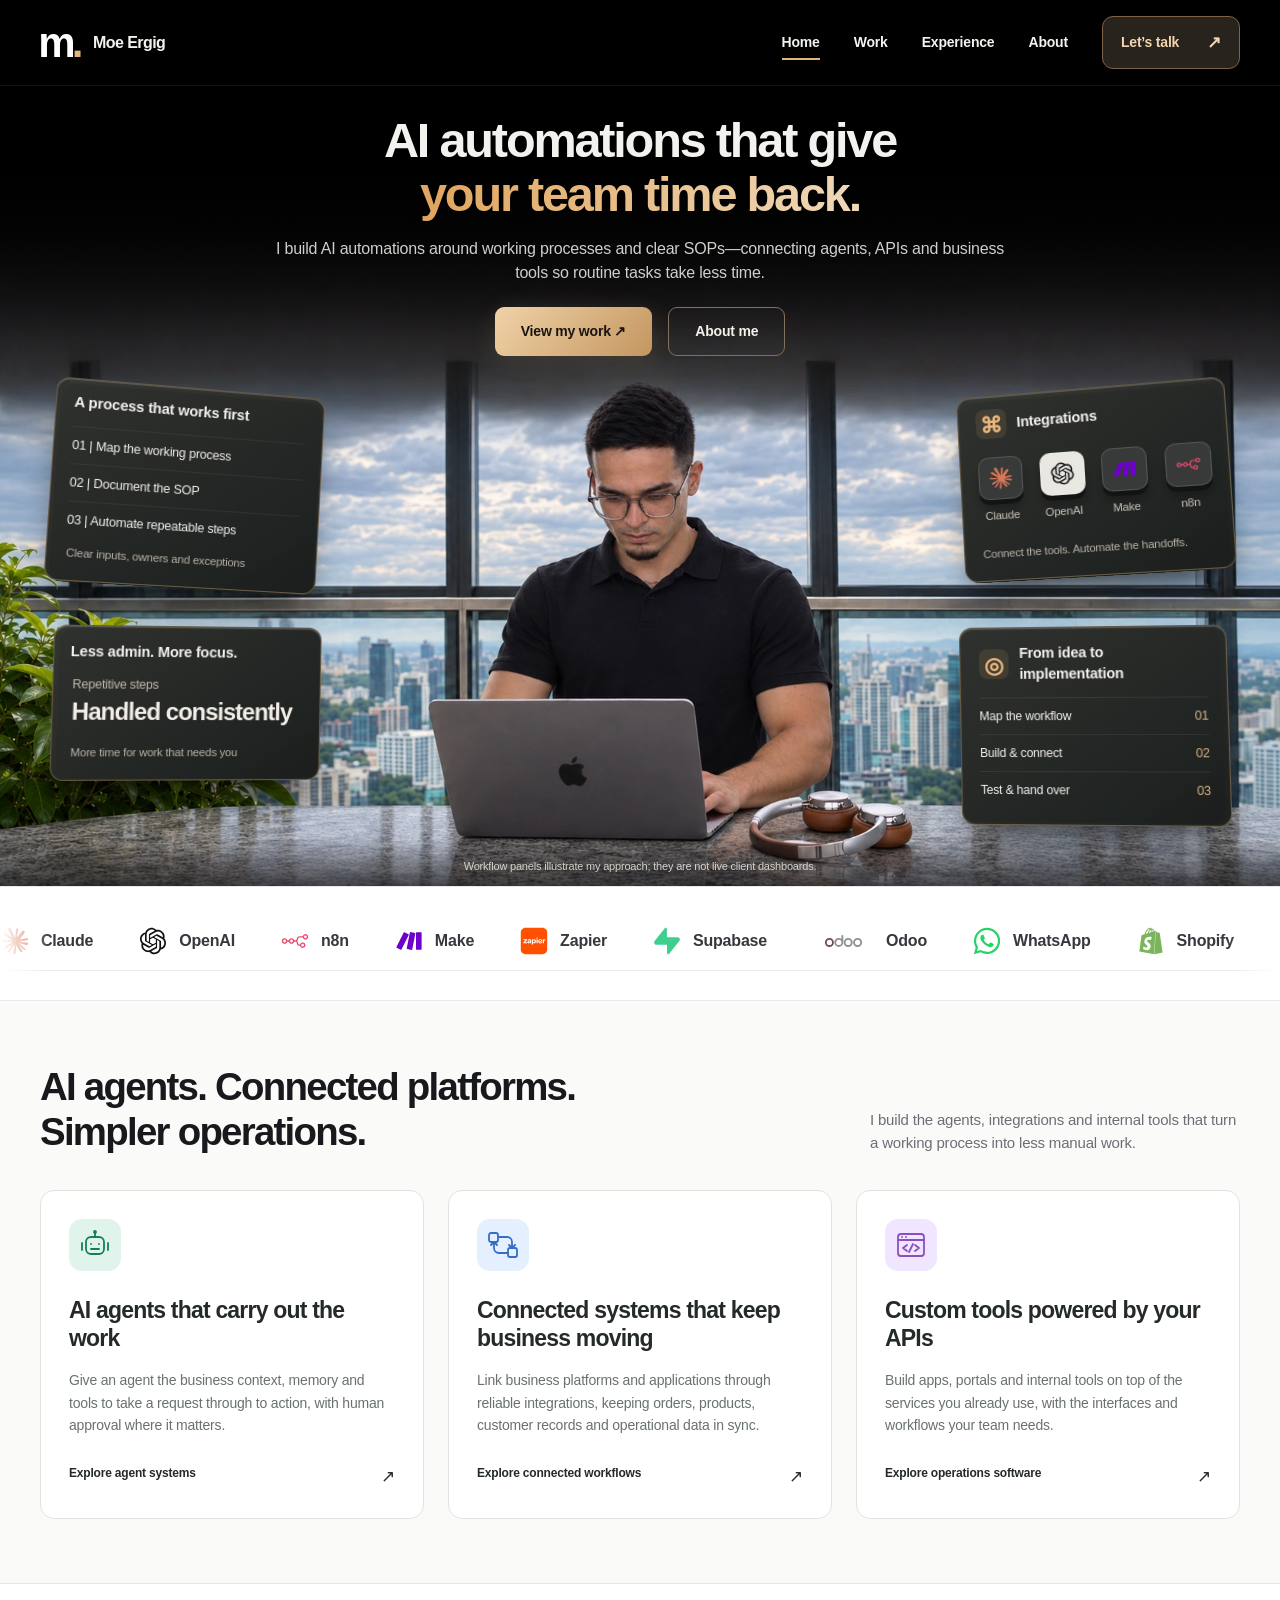
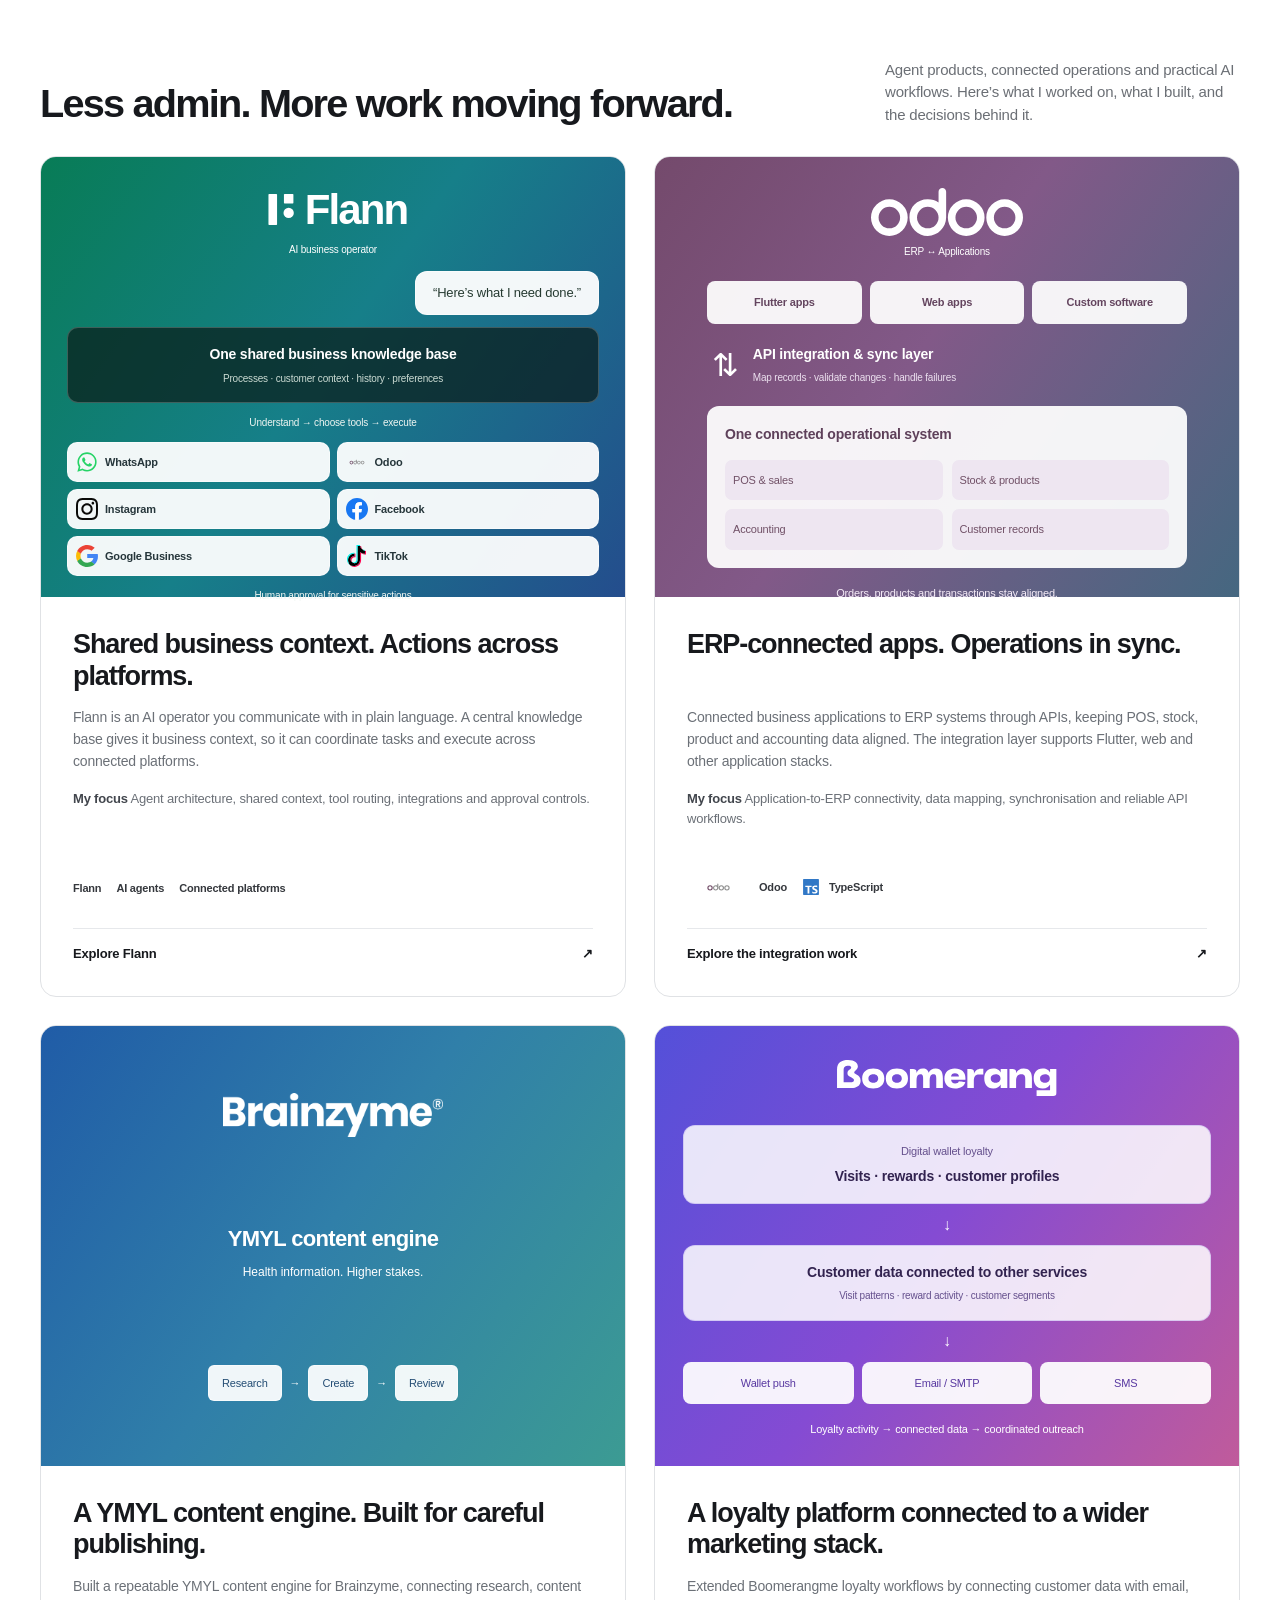
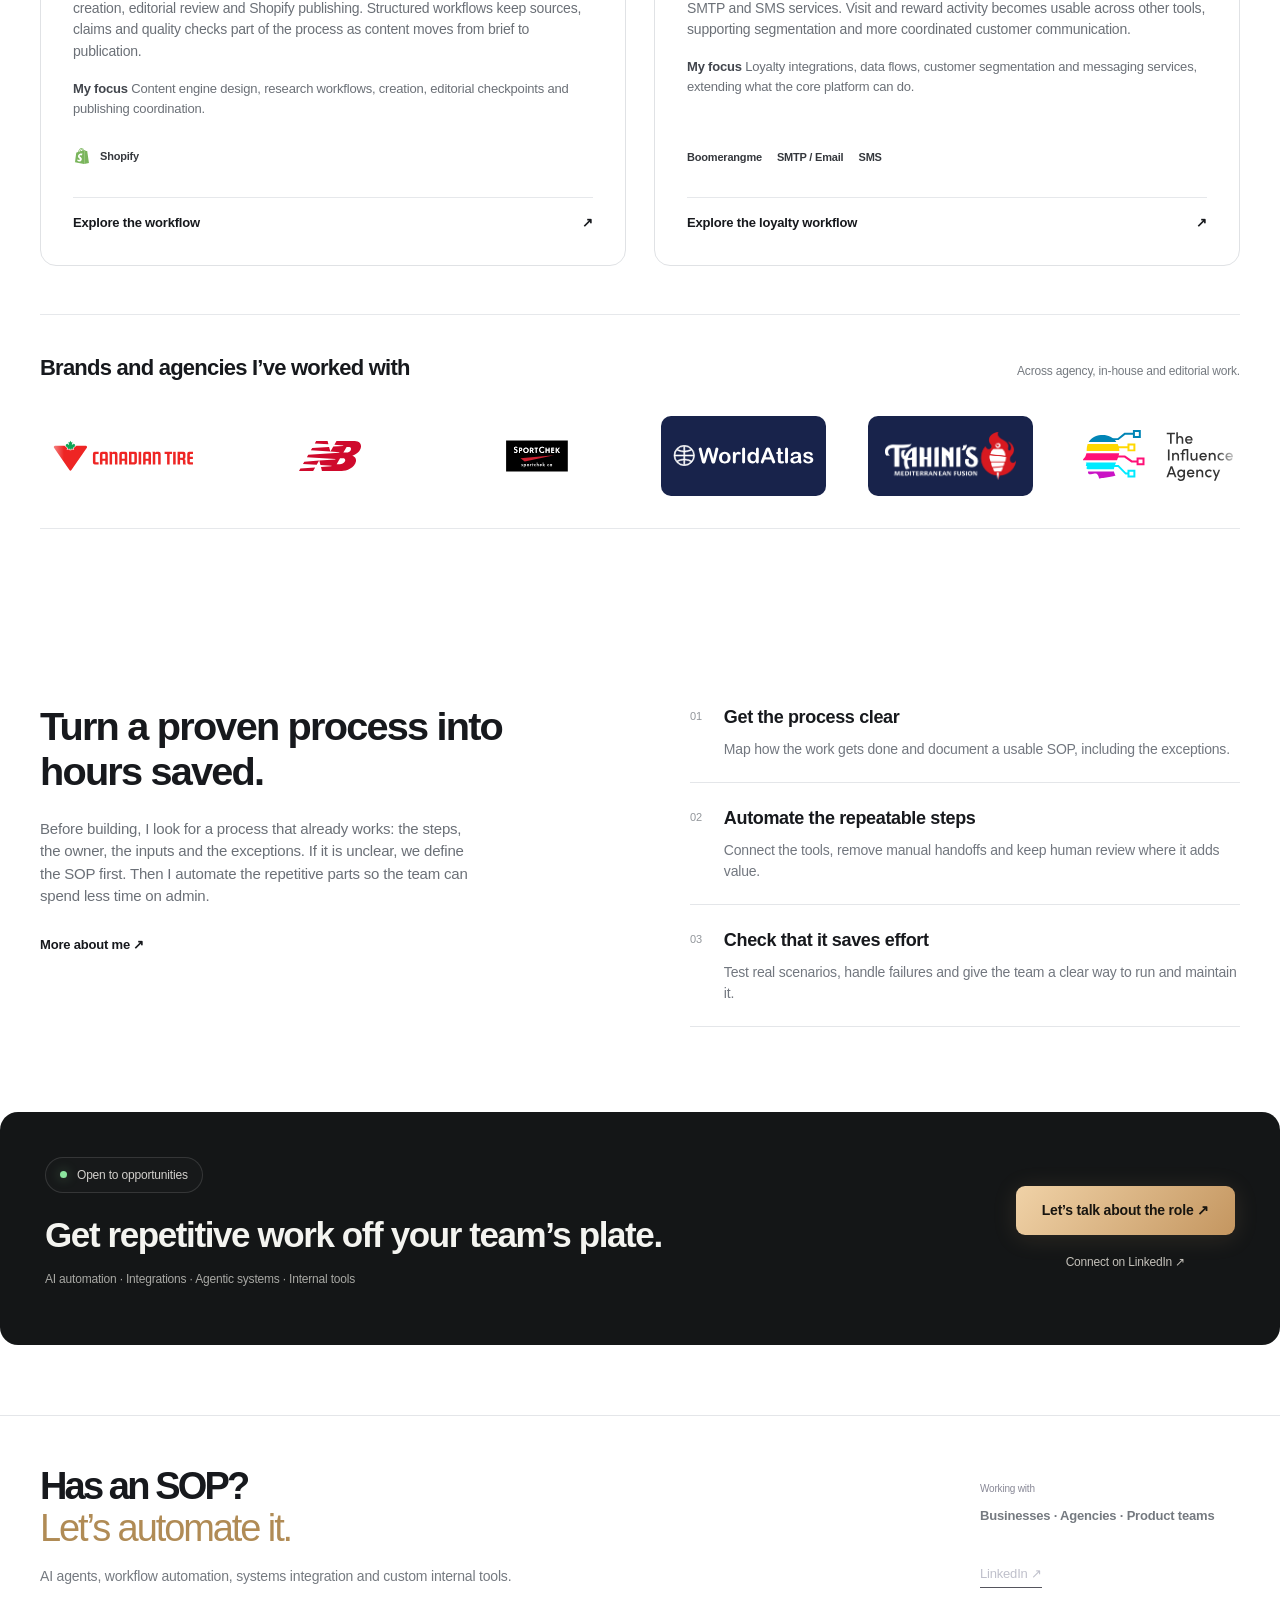
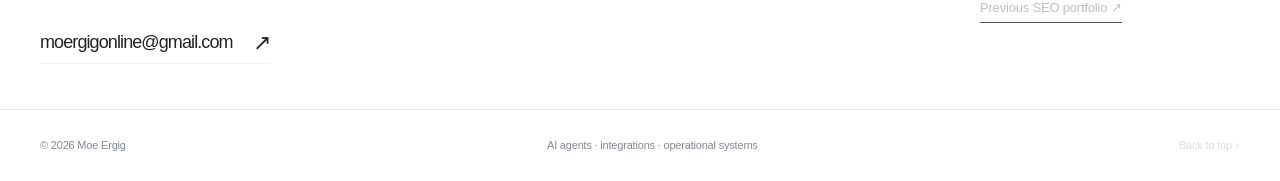
==== commit 879b96ea: "Balance white project logos and restore full-color brand strip" ====
--- a/index.html
+++ b/index.html
@@ -1,6 +1,6 @@
 <!DOCTYPE html>
 
-<html lang="en"><head><meta charset="utf-8"/><meta content="width=device-width,initial-scale=1" name="viewport"/><meta content="#101012" name="theme-color"/><title>Moe Ergig — AI Systems &amp; Automation</title><meta content="Moe Ergig builds AI agents, workflow automations and business integrations. Explore work across Flann, Revaluar and Brainzyme." name="description"/><meta content="Moe Ergig — AI Systems &amp; Automation" property="og:title"/><meta content="AI agents. Connected business systems. Practical automation, with proof of work." property="og:description"/><link href="assets/favicon.svg" rel="icon"/><link href="styles.css?v=20261107-gold" rel="stylesheet"/><link href="home.css?v=20261107-gold" rel="stylesheet"/></head><body class="portfolio-home" id="top"><a class="skip-link" href="#main">Skip to content</a><header class="site-header"><div class="wrap nav-inner">
+<html lang="en"><head><meta charset="utf-8"/><meta content="width=device-width,initial-scale=1" name="viewport"/><meta content="#101012" name="theme-color"/><title>Moe Ergig — AI Systems &amp; Automation</title><meta content="Moe Ergig builds AI agents, workflow automations and business integrations. Explore work across Flann, Revaluar and Brainzyme." name="description"/><meta content="Moe Ergig — AI Systems &amp; Automation" property="og:title"/><meta content="AI agents. Connected business systems. Practical automation, with proof of work." property="og:description"/><link href="assets/favicon.svg" rel="icon"/><link href="styles.css?v=20261107-brand-final" rel="stylesheet"/><link href="home.css?v=20261107-brand-final" rel="stylesheet"/></head><body class="portfolio-home" id="top"><a class="skip-link" href="#main">Skip to content</a><header class="site-header"><div class="wrap nav-inner">
 <a aria-label="Moe Ergig homepage" class="brand" href="index.html"><span class="brand-box">m<span>.</span></span><span class="brand-label">Moe Ergig</span></a>
 <button aria-controls="site-nav" aria-expanded="false" aria-label="Open navigation" class="menu-toggle"><span></span><span></span></button>
 <nav aria-label="Main navigation" class="nav" id="site-nav"><a aria-current="page" class="active" href="index.html">Home</a><a href="work.html">Work</a><a href="experience.html">Experience</a><a href="about.html">About</a><a class="nav-cta" href="mailto:moergigonline@gmail.com?subject=Automation%20project%20enquiry">Let’s talk <span>↗</span></a></nav>
@@ -12,7 +12,7 @@
 <div class="float-shell delivery-panel"><div class="float-panel"><span aria-hidden="true" class="panel-edge edge-left"></span><span aria-hidden="true" class="panel-edge edge-right"></span><span aria-hidden="true" class="panel-edge edge-top"></span><span aria-hidden="true" class="panel-edge edge-bottom"></span><div class="panel-heading"><span class="gold-icon">◎</span> From idea to implementation</div><div class="delivery-row"><span>Map the workflow</span><b>01</b></div><div class="delivery-row"><span>Build &amp; connect</span><b>02</b></div><div class="delivery-row"><span>Test &amp; hand over</span><b>03</b></div></div></div>
 </div><p class="hero-caption">Workflow panels illustrate my approach; they are not live client dashboards.</p></section>
 <section aria-label="Platforms and tools" class="platform-section"><div class="wrap"><div aria-label="Platforms I work with. Focus or hover to pause." class="platform-marquee" tabindex="0"><div class="platform-track"><div class="platform-set"><span class="platform"><img alt="" height="26" loading="lazy" src="assets/logos/claude.svg" width="26"/>Claude</span><span class="platform"><img alt="" height="26" loading="lazy" src="assets/logos/openai.svg" width="26"/>OpenAI</span><span class="platform"><img alt="" height="26" loading="lazy" src="assets/logos/n8n.svg" width="26"/>n8n</span><span class="platform"><img alt="" height="26" loading="lazy" src="assets/logos/make.svg" width="26"/>Make</span><span class="platform"><img alt="" height="26" loading="lazy" src="assets/logos/zapier.svg" width="26"/>Zapier</span><span class="platform"><img alt="" height="26" loading="lazy" src="assets/logos/supabase.svg" width="26"/>Supabase</span><span class="platform"><img alt="" class="odoo-official" height="26" loading="lazy" src="assets/logos/odoo-official.svg" width="26"/>Odoo</span><span class="platform"><img alt="" height="26" loading="lazy" src="assets/logos/whatsapp.svg" width="26"/>WhatsApp</span><span class="platform"><img alt="" height="26" loading="lazy" src="assets/logos/shopify.svg" width="26"/>Shopify</span><span class="platform"><img alt="" height="26" loading="lazy" src="assets/logos/stripe.svg" width="26"/>Stripe</span><span class="platform"><img alt="" height="26" loading="lazy" src="assets/logos/meta.svg" width="26"/>Meta</span><span class="platform"><img alt="" height="26" loading="lazy" src="assets/logos/nextdotjs.svg" width="26"/>Next.js</span><span class="platform"><img alt="" height="26" loading="lazy" src="assets/logos/typescript.svg" width="26"/>TypeScript</span><span class="platform"><img alt="" height="26" loading="lazy" src="assets/logos/react.svg" width="26"/>React</span><span class="platform"><img alt="" height="26" loading="lazy" src="assets/logos/postgresql.svg" width="26"/>PostgreSQL</span><span class="platform"><img alt="" height="26" loading="lazy" src="assets/logos/github.svg" width="26"/>GitHub</span><span class="platform"><img alt="" height="26" loading="lazy" src="assets/logos/netlify.svg" width="26"/>Netlify</span><span class="platform"><img alt="" height="26" loading="lazy" src="assets/logos/vercel.svg" width="26"/>Vercel</span></div><div aria-hidden="true" class="platform-set"><span class="platform"><img alt="" height="26" loading="lazy" src="assets/logos/claude.svg" width="26"/>Claude</span><span class="platform"><img alt="" height="26" loading="lazy" src="assets/logos/openai.svg" width="26"/>OpenAI</span><span class="platform"><img alt="" height="26" loading="lazy" src="assets/logos/n8n.svg" width="26"/>n8n</span><span class="platform"><img alt="" height="26" loading="lazy" src="assets/logos/make.svg" width="26"/>Make</span><span class="platform"><img alt="" height="26" loading="lazy" src="assets/logos/zapier.svg" width="26"/>Zapier</span><span class="platform"><img alt="" height="26" loading="lazy" src="assets/logos/supabase.svg" width="26"/>Supabase</span><span class="platform"><img alt="" class="odoo-official" height="26" loading="lazy" src="assets/logos/odoo-official.svg" width="26"/>Odoo</span><span class="platform"><img alt="" height="26" loading="lazy" src="assets/logos/whatsapp.svg" width="26"/>WhatsApp</span><span class="platform"><img alt="" height="26" loading="lazy" src="assets/logos/shopify.svg" width="26"/>Shopify</span><span class="platform"><img alt="" height="26" loading="lazy" src="assets/logos/stripe.svg" width="26"/>Stripe</span><span class="platform"><img alt="" height="26" loading="lazy" src="assets/logos/meta.svg" width="26"/>Meta</span><span class="platform"><img alt="" height="26" loading="lazy" src="assets/logos/nextdotjs.svg" width="26"/>Next.js</span><span class="platform"><img alt="" height="26" loading="lazy" src="assets/logos/typescript.svg" width="26"/>TypeScript</span><span class="platform"><img alt="" height="26" loading="lazy" src="assets/logos/react.svg" width="26"/>React</span><span class="platform"><img alt="" height="26" loading="lazy" src="assets/logos/postgresql.svg" width="26"/>PostgreSQL</span><span class="platform"><img alt="" height="26" loading="lazy" src="assets/logos/github.svg" width="26"/>GitHub</span><span class="platform"><img alt="" height="26" loading="lazy" src="assets/logos/netlify.svg" width="26"/>Netlify</span><span class="platform"><img alt="" height="26" loading="lazy" src="assets/logos/vercel.svg" width="26"/>Vercel</span></div></div></div></div></section>
-<section class="capability-section services-overview" id="services"><div class="wrap"><div class="section-lead"><div><h2>AI agents. Connected platforms.<br/>Simpler operations.</h2></div><p>I build the agents, integrations and internal tools that turn a working process into less manual work.</p></div><div class="service-offerings"><a class="service-offering" href="work.html#flann"><span aria-hidden="true" class="service-icon service-icon-1"><svg aria-hidden="true" fill="none" stroke="currentColor" stroke-linecap="round" stroke-linejoin="round" stroke-width="1.8" viewbox="0 0 32 32" xmlns="http://www.w3.org/2000/svg"><rect height="17" rx="5" width="18" x="7" y="8"></rect><path d="M16 4v4M12 15h.01M20 15h.01M12 20h8M3 14v7M29 14v7"></path><circle cx="16" cy="3" r="1"></circle></svg></span><h3>AI agents that carry out the work</h3><p>Give an agent the business context, memory and tools to take a request through to action, with human approval where it matters.</p><span class="service-link">Explore agent systems <b>↗</b></span></a><a class="service-offering" href="work.html#odoo"><span aria-hidden="true" class="service-icon service-icon-2"><svg aria-hidden="true" fill="none" stroke="currentColor" stroke-linecap="round" stroke-linejoin="round" stroke-width="1.8" viewbox="0 0 32 32" xmlns="http://www.w3.org/2000/svg"><rect height="9" rx="2" width="9" x="2" y="4"></rect><rect height="9" rx="2" width="9" x="21" y="19"></rect><path d="M11 8h9a5 5 0 0 1 5 5v6M22 16l3 3 3-3M21 24h-9a5 5 0 0 1-5-5v-6M4 16l3-3 3 3"></path></svg></span><h3>Connected systems that keep business moving</h3><p>Link business platforms and applications through reliable integrations, keeping orders, products, customer records and operational data in sync.</p><span class="service-link">Explore connected workflows <b>↗</b></span></a><a class="service-offering" href="work.html#handover"><span aria-hidden="true" class="service-icon service-icon-3"><svg aria-hidden="true" fill="none" stroke="currentColor" stroke-linecap="round" stroke-linejoin="round" stroke-width="1.8" viewbox="0 0 32 32" xmlns="http://www.w3.org/2000/svg"><rect height="22" rx="3" width="26" x="3" y="5"></rect><path d="M3 11h26M7 8h.01M11 8h.01M12 16l-4 3 4 3M20 16l4 3-4 3M18 15l-4 8"></path></svg></span><h3>Custom tools powered by your APIs</h3><p>Build apps, portals and internal tools on top of the services you already use, with the interfaces and workflows your team needs.</p><span class="service-link">Explore operations software <b>↗</b></span></a></div></div></section><section class="work-section wrap" id="selected-work"><div class="section-lead"><div><h2>Less admin. More work moving forward.</h2></div><p>Agent products, connected operations and practical AI workflows. Here’s what I worked on, what I built, and the decisions behind it.</p></div><div class="projects-grid"><article class="project-card"><div class="project-card-art flann-card-art"><div class="flann-card-top"><span class="flann-brand"><img alt="" height="30" src="assets/logos/flann-official.svg" width="30"/>Flann</span><span>AI business operator</span></div><div class="operator-message">“Here’s what I need done.”</div><div class="knowledge-hub"><strong>One shared business knowledge base</strong><small>Processes · customer context · history · preferences</small></div><div class="operator-path">Understand → choose tools → execute</div><div aria-label="Flann platform integrations" class="connected-platforms"><div class="connected-platform"><img alt="" height="26" src="assets/logos/whatsapp.svg" width="26"/><span>WhatsApp<small>Messages &amp; follow-ups</small></span></div><div class="connected-platform"><img alt="" height="26" src="assets/logos/odoo-official.svg" width="26"/><span>Odoo<small>ERP &amp; customer data</small></span></div><div class="connected-platform"><img alt="" height="26" src="assets/logos/instagram.svg" width="26"/><span>Instagram<small>Social conversations</small></span></div><div class="connected-platform"><img alt="" height="26" src="assets/logos/facebook.svg" width="26"/><span>Facebook<small>Pages &amp; messaging</small></span></div><div class="connected-platform"><img alt="" height="26" src="assets/logos/google.svg" width="26"/><span>Google Business<small>Business profile</small></span></div><div class="connected-platform"><img alt="" height="26" src="assets/logos/tiktok.svg" width="26"/><span>TikTok<small>Social channels</small></span></div></div><div class="operator-control">Human approval for sensitive actions</div></div><div class="project-card-copy"><h3>Shared business context. Actions across platforms.</h3><p>Flann is an AI operator you communicate with in plain language. A central knowledge base gives it business context, so it can coordinate tasks and execute across connected platforms.</p><p class="contribution"><strong>My focus</strong> Agent architecture, shared context, tool routing, integrations and approval controls.</p><div class="project-tools"><span class="platform">Flann</span><span class="platform">AI agents</span><span class="platform">Connected platforms</span></div><a class="case-link" href="work.html#flann">Explore Flann <span>↗</span></a></div></article><article class="project-card"><div class="project-card-art revaluar-art"><div aria-label="Applications and ERP data synchronisation" class="odoo-flow"><div class="odoo-flow-top"><img alt="Odoo" height="58" src="assets/logos/odoo-on-light.svg" width="140"/><span>ERP ↔ Applications</span></div><div class="app-layer"><span>Flutter apps</span><span>Web apps</span><span>Custom software</span></div><div class="sync-bridge"><b>⇅</b><div><strong>API integration &amp; sync layer</strong><small>Map records · validate changes · handle failures</small></div></div><div class="erp-core"><strong>One connected operational system</strong><div class="erp-modules"><span>POS &amp; sales</span><span>Stock &amp; products</span><span>Accounting</span><span>Customer records</span></div></div><div class="sync-footer">Orders, products and transactions stay aligned.</div></div></div><div class="project-card-copy"><h3>ERP-connected apps. Operations in sync.</h3><p>Connected business applications to ERP systems through APIs, keeping POS, stock, product and accounting data aligned. The integration layer supports Flutter, web and other application stacks.</p><p class="contribution"><strong>My focus</strong> Application-to-ERP connectivity, data mapping, synchronisation and reliable API workflows.</p><div class="project-tools"><span class="platform"><img alt="" class="odoo-official" height="26" loading="lazy" src="assets/logos/odoo-official.svg" width="26"/>Odoo</span><span class="platform"><img alt="" height="26" loading="lazy" src="assets/logos/typescript.svg" width="26"/>TypeScript</span></div><a class="case-link" href="work.html#odoo">Explore the integration work <span>↗</span></a></div></article><article class="project-card"><div class="project-card-art brainzyme-art"><img alt="Brainzyme" class="brainzyme-brand" height="60" loading="lazy" src="assets/logos/brainzyme-official.png" width="300"/><div class="ymyl-note">YMYL content engine<small>Health information. Higher stakes.</small></div><div class="editorial-flow"><span>Research</span><i>→</i><span>Create</span><i>→</i><span>Review</span></div></div><div class="project-card-copy"><h3>A YMYL content engine. Built for careful publishing.</h3><p>Built a repeatable YMYL content engine for Brainzyme, connecting research, content creation, editorial review and Shopify publishing. Structured workflows keep sources, claims and quality checks part of the process as content moves from brief to publication.</p><p class="contribution"><strong>My focus</strong> Content engine design, research workflows, creation, editorial checkpoints and publishing coordination.</p><div class="project-tools"><span class="platform"><img alt="" height="26" loading="lazy" src="assets/logos/shopify.svg" width="26"/>Shopify</span></div><a class="case-link" href="work.html#brainzyme">Explore the workflow <span>↗</span></a></div></article><article class="project-card"><div class="project-card-art boomerang-art"><img alt="Boomerangme" class="boomerang-brand" height="45" src="assets/logos/boomerangme.svg" width="220"/><div class="loyalty-source"><span>Digital wallet loyalty</span><strong>Visits · rewards · customer profiles</strong></div><div aria-hidden="true" class="loyalty-arrow">↓</div><div class="loyalty-segment"><strong>Customer data connected to other services</strong><small>Visit patterns · reward activity · customer segments</small></div><div aria-hidden="true" class="loyalty-arrow">↓</div><div class="loyalty-channels"><span>Wallet push</span><span>Email / SMTP</span><span>SMS</span></div><div class="loyalty-caption">Loyalty activity → connected data → coordinated outreach</div></div><div class="project-card-copy"><h3>A loyalty platform connected to a wider marketing stack.</h3><p>Extended Boomerangme loyalty workflows by connecting customer data with email, SMTP and SMS services. Visit and reward activity becomes usable across other tools, supporting segmentation and more coordinated customer communication.</p><p class="contribution"><strong>My focus</strong> Loyalty integrations, data flows, customer segmentation and messaging services, extending what the core platform can do.</p><div class="project-tools"><span class="platform">Boomerangme</span><span class="platform">SMTP / Email</span><span class="platform">SMS</span></div><a class="case-link" href="work.html#boomerangme">Explore the loyalty workflow <span>↗</span></a></div></article></div><section aria-labelledby="brands-title" class="client-brands"><div class="client-brands-heading"><h2 id="brands-title">Brands and agencies I’ve worked with</h2><p>Across agency, in-house and editorial work.</p></div><div aria-label="Brands and agencies I have worked with. Hover or focus to pause." class="client-brand-marquee" tabindex="0"><div class="client-brand-track"><div class="client-brand-set"><div class="client-brand"><img alt="Canadian Tire" height="70" loading="eager" src="assets/brands/canadiantire.png" width="180"/></div><div class="client-brand"><img alt="New Balance" height="70" loading="eager" src="assets/brands/newbalance.png" width="180"/></div><div class="client-brand"><img alt="SportChek" height="70" loading="eager" src="assets/brands/sportchek.png" width="180"/></div><div class="client-brand"><img alt="WorldAtlas" height="70" loading="eager" src="assets/brands/worldatlas.png" width="180"/></div><div class="client-brand"><img alt="Tahini's" height="70" loading="eager" src="assets/brands/tahinis.png" width="180"/></div><div class="client-brand"><img alt="The Influence Agency" height="70" loading="eager" src="assets/brands/influence-agency.png" width="180"/></div><div class="client-brand"><img alt="Geekspeak" height="70" loading="eager" src="assets/brands/geekspeak.png" width="180"/></div><div class="client-brand"><img alt="Net Influencer" height="70" loading="eager" src="assets/brands/netinfluencer.png" width="180"/></div><div class="client-brand"><img alt="Ebda Agency" height="70" loading="eager" src="assets/brands/ebda.png" width="180"/></div></div><div aria-hidden="true" class="client-brand-set"><div class="client-brand"><img alt="" height="70" loading="eager" src="assets/brands/canadiantire.png" width="180"/></div><div class="client-brand"><img alt="" height="70" loading="eager" src="assets/brands/newbalance.png" width="180"/></div><div class="client-brand"><img alt="" height="70" loading="eager" src="assets/brands/sportchek.png" width="180"/></div><div class="client-brand"><img alt="" height="70" loading="eager" src="assets/brands/worldatlas.png" width="180"/></div><div class="client-brand"><img alt="" height="70" loading="eager" src="assets/brands/tahinis.png" width="180"/></div><div class="client-brand"><img alt="" height="70" loading="eager" src="assets/brands/influence-agency.png" width="180"/></div><div class="client-brand"><img alt="" height="70" loading="eager" src="assets/brands/geekspeak.png" width="180"/></div><div class="client-brand"><img alt="" height="70" loading="eager" src="assets/brands/netinfluencer.png" width="180"/></div><div class="client-brand"><img alt="" height="70" loading="eager" src="assets/brands/ebda.png" width="180"/></div></div></div></div></section>
+<section class="capability-section services-overview" id="services"><div class="wrap"><div class="section-lead"><div><h2>AI agents. Connected platforms.<br/>Simpler operations.</h2></div><p>I build the agents, integrations and internal tools that turn a working process into less manual work.</p></div><div class="service-offerings"><a class="service-offering" href="work.html#flann"><span aria-hidden="true" class="service-icon service-icon-1"><svg aria-hidden="true" fill="none" stroke="currentColor" stroke-linecap="round" stroke-linejoin="round" stroke-width="1.8" viewbox="0 0 32 32" xmlns="http://www.w3.org/2000/svg"><rect height="17" rx="5" width="18" x="7" y="8"></rect><path d="M16 4v4M12 15h.01M20 15h.01M12 20h8M3 14v7M29 14v7"></path><circle cx="16" cy="3" r="1"></circle></svg></span><h3>AI agents that carry out the work</h3><p>Give an agent the business context, memory and tools to take a request through to action, with human approval where it matters.</p><span class="service-link">Explore agent systems <b>↗</b></span></a><a class="service-offering" href="work.html#odoo"><span aria-hidden="true" class="service-icon service-icon-2"><svg aria-hidden="true" fill="none" stroke="currentColor" stroke-linecap="round" stroke-linejoin="round" stroke-width="1.8" viewbox="0 0 32 32" xmlns="http://www.w3.org/2000/svg"><rect height="9" rx="2" width="9" x="2" y="4"></rect><rect height="9" rx="2" width="9" x="21" y="19"></rect><path d="M11 8h9a5 5 0 0 1 5 5v6M22 16l3 3 3-3M21 24h-9a5 5 0 0 1-5-5v-6M4 16l3-3 3 3"></path></svg></span><h3>Connected systems that keep business moving</h3><p>Link business platforms and applications through reliable integrations, keeping orders, products, customer records and operational data in sync.</p><span class="service-link">Explore connected workflows <b>↗</b></span></a><a class="service-offering" href="work.html#handover"><span aria-hidden="true" class="service-icon service-icon-3"><svg aria-hidden="true" fill="none" stroke="currentColor" stroke-linecap="round" stroke-linejoin="round" stroke-width="1.8" viewbox="0 0 32 32" xmlns="http://www.w3.org/2000/svg"><rect height="22" rx="3" width="26" x="3" y="5"></rect><path d="M3 11h26M7 8h.01M11 8h.01M12 16l-4 3 4 3M20 16l4 3-4 3M18 15l-4 8"></path></svg></span><h3>Custom tools powered by your APIs</h3><p>Build apps, portals and internal tools on top of the services you already use, with the interfaces and workflows your team needs.</p><span class="service-link">Explore operations software <b>↗</b></span></a></div></div></section><section class="work-section wrap" id="selected-work"><div class="section-lead"><div><h2>Less admin. More work moving forward.</h2></div><p>Agent products, connected operations and practical AI workflows. Here’s what I worked on, what I built, and the decisions behind it.</p></div><div class="projects-grid"><article class="project-card"><div class="project-card-art flann-card-art"><div class="flann-card-top"><span class="flann-brand"><img alt="" height="30" src="assets/logos/flann-official.svg" width="30"/>Flann</span><span>AI business operator</span></div><div class="operator-message">“Here’s what I need done.”</div><div class="knowledge-hub"><strong>One shared business knowledge base</strong><small>Processes · customer context · history · preferences</small></div><div class="operator-path">Understand → choose tools → execute</div><div aria-label="Flann platform integrations" class="connected-platforms"><div class="connected-platform"><img alt="" height="26" src="assets/logos/whatsapp.svg" width="26"/><span>WhatsApp<small>Messages &amp; follow-ups</small></span></div><div class="connected-platform"><img alt="" height="26" src="assets/logos/odoo-official.svg" width="26"/><span>Odoo<small>ERP &amp; customer data</small></span></div><div class="connected-platform"><img alt="" height="26" src="assets/logos/instagram.svg" width="26"/><span>Instagram<small>Social conversations</small></span></div><div class="connected-platform"><img alt="" height="26" src="assets/logos/facebook.svg" width="26"/><span>Facebook<small>Pages &amp; messaging</small></span></div><div class="connected-platform"><img alt="" height="26" src="assets/logos/google.svg" width="26"/><span>Google Business<small>Business profile</small></span></div><div class="connected-platform"><img alt="" height="26" src="assets/logos/tiktok.svg" width="26"/><span>TikTok<small>Social channels</small></span></div></div><div class="operator-control">Human approval for sensitive actions</div></div><div class="project-card-copy"><h3>Shared business context. Actions across platforms.</h3><p>Flann is an AI operator you communicate with in plain language. A central knowledge base gives it business context, so it can coordinate tasks and execute across connected platforms.</p><p class="contribution"><strong>My focus</strong> Agent architecture, shared context, tool routing, integrations and approval controls.</p><div class="project-tools"><span class="platform">Flann</span><span class="platform">AI agents</span><span class="platform">Connected platforms</span></div><a class="case-link" href="work.html#flann">Explore Flann <span>↗</span></a></div></article><article class="project-card"><div class="project-card-art revaluar-art"><div aria-label="Applications and ERP data synchronisation" class="odoo-flow"><div class="odoo-flow-top"><img alt="Odoo" height="44" src="assets/logos/odoo-white.svg" width="140"/><span>ERP ↔ Applications</span></div><div class="app-layer"><span>Flutter apps</span><span>Web apps</span><span>Custom software</span></div><div class="sync-bridge"><b>⇅</b><div><strong>API integration &amp; sync layer</strong><small>Map records · validate changes · handle failures</small></div></div><div class="erp-core"><strong>One connected operational system</strong><div class="erp-modules"><span>POS &amp; sales</span><span>Stock &amp; products</span><span>Accounting</span><span>Customer records</span></div></div><div class="sync-footer">Orders, products and transactions stay aligned.</div></div></div><div class="project-card-copy"><h3>ERP-connected apps. Operations in sync.</h3><p>Connected business applications to ERP systems through APIs, keeping POS, stock, product and accounting data aligned. The integration layer supports Flutter, web and other application stacks.</p><p class="contribution"><strong>My focus</strong> Application-to-ERP connectivity, data mapping, synchronisation and reliable API workflows.</p><div class="project-tools"><span class="platform"><img alt="" class="odoo-official" height="26" loading="lazy" src="assets/logos/odoo-official.svg" width="26"/>Odoo</span><span class="platform"><img alt="" height="26" loading="lazy" src="assets/logos/typescript.svg" width="26"/>TypeScript</span></div><a class="case-link" href="work.html#odoo">Explore the integration work <span>↗</span></a></div></article><article class="project-card"><div class="project-card-art brainzyme-art"><img alt="Brainzyme" class="brainzyme-brand" height="60" loading="lazy" src="assets/logos/brainzyme-official.png" width="300"/><div class="ymyl-note">YMYL content engine<small>Health information. Higher stakes.</small></div><div class="editorial-flow"><span>Research</span><i>→</i><span>Create</span><i>→</i><span>Review</span></div></div><div class="project-card-copy"><h3>A YMYL content engine. Built for careful publishing.</h3><p>Built a repeatable YMYL content engine for Brainzyme, connecting research, content creation, editorial review and Shopify publishing. Structured workflows keep sources, claims and quality checks part of the process as content moves from brief to publication.</p><p class="contribution"><strong>My focus</strong> Content engine design, research workflows, creation, editorial checkpoints and publishing coordination.</p><div class="project-tools"><span class="platform"><img alt="" height="26" loading="lazy" src="assets/logos/shopify.svg" width="26"/>Shopify</span></div><a class="case-link" href="work.html#brainzyme">Explore the workflow <span>↗</span></a></div></article><article class="project-card"><div class="project-card-art boomerang-art"><img alt="Boomerangme" class="boomerang-brand" height="45" src="assets/logos/boomerangme.svg" width="220"/><div class="loyalty-source"><span>Digital wallet loyalty</span><strong>Visits · rewards · customer profiles</strong></div><div aria-hidden="true" class="loyalty-arrow">↓</div><div class="loyalty-segment"><strong>Customer data connected to other services</strong><small>Visit patterns · reward activity · customer segments</small></div><div aria-hidden="true" class="loyalty-arrow">↓</div><div class="loyalty-channels"><span>Wallet push</span><span>Email / SMTP</span><span>SMS</span></div><div class="loyalty-caption">Loyalty activity → connected data → coordinated outreach</div></div><div class="project-card-copy"><h3>A loyalty platform connected to a wider marketing stack.</h3><p>Extended Boomerangme loyalty workflows by connecting customer data with email, SMTP and SMS services. Visit and reward activity becomes usable across other tools, supporting segmentation and more coordinated customer communication.</p><p class="contribution"><strong>My focus</strong> Loyalty integrations, data flows, customer segmentation and messaging services, extending what the core platform can do.</p><div class="project-tools"><span class="platform">Boomerangme</span><span class="platform">SMTP / Email</span><span class="platform">SMS</span></div><a class="case-link" href="work.html#boomerangme">Explore the loyalty workflow <span>↗</span></a></div></article></div><section aria-labelledby="brands-title" class="client-brands"><div class="client-brands-heading"><h2 id="brands-title">Brands and agencies I’ve worked with</h2><p>Across agency, in-house and editorial work.</p></div><div aria-label="Brands and agencies I have worked with. Hover or focus to pause." class="client-brand-marquee" tabindex="0"><div class="client-brand-track"><div class="client-brand-set"><div class="client-brand"><img alt="Canadian Tire" height="70" loading="eager" src="assets/brands/canadiantire-color.svg" width="180"/></div><div class="client-brand"><img alt="New Balance" height="70" loading="eager" src="assets/brands/newbalance-color.svg" width="180"/></div><div class="client-brand"><img alt="SportChek" height="70" loading="eager" src="assets/brands/sportchek-color.svg" width="180"/></div><div class="client-brand brand-on-navy"><img alt="WorldAtlas" height="70" loading="eager" src="assets/brands/worldatlas-color.svg" width="180"/></div><div class="client-brand brand-on-navy"><img alt="Tahini's" height="70" loading="eager" src="assets/brands/tahinis-color.png" width="180"/></div><div class="client-brand"><img alt="The Influence Agency" height="70" loading="eager" src="assets/brands/influence-agency-color.svg" width="180"/></div><div class="client-brand"><img alt="Geekspeak" height="70" loading="eager" src="assets/brands/geekspeak.png" width="180"/></div><div class="client-brand"><img alt="Net Influencer" height="70" loading="eager" src="assets/brands/netinfluencer.png" width="180"/></div><div class="client-brand"><img alt="Ebda Agency" height="70" loading="eager" src="assets/brands/ebda.png" width="180"/></div></div><div aria-hidden="true" class="client-brand-set"><div class="client-brand"><img alt="" height="70" loading="eager" src="assets/brands/canadiantire-color.svg" width="180"/></div><div class="client-brand"><img alt="" height="70" loading="eager" src="assets/brands/newbalance-color.svg" width="180"/></div><div class="client-brand"><img alt="" height="70" loading="eager" src="assets/brands/sportchek-color.svg" width="180"/></div><div class="client-brand brand-on-navy"><img alt="" height="70" loading="eager" src="assets/brands/worldatlas-color.svg" width="180"/></div><div class="client-brand brand-on-navy"><img alt="" height="70" loading="eager" src="assets/brands/tahinis-color.png" width="180"/></div><div class="client-brand"><img alt="" height="70" loading="eager" src="assets/brands/influence-agency-color.svg" width="180"/></div><div class="client-brand"><img alt="" height="70" loading="eager" src="assets/brands/geekspeak.png" width="180"/></div><div class="client-brand"><img alt="" height="70" loading="eager" src="assets/brands/netinfluencer.png" width="180"/></div><div class="client-brand"><img alt="" height="70" loading="eager" src="assets/brands/ebda.png" width="180"/></div></div></div></div></section>
 </section>
 <section class="approach-section wrap"><div><h2>Turn a proven process into hours saved.</h2><p>Before building, I look for a process that already works: the steps, the owner, the inputs and the exceptions. If it is unclear, we define the SOP first. Then I automate the repetitive parts so the team can spend less time on admin.</p><a class="case-link" href="about.html">More about me ↗</a></div><ol class="process-list"><li><span>01</span><div><h3>Get the process clear</h3><p>Map how the work gets done and document a usable SOP, including the exceptions.</p></div></li><li><span>02</span><div><h3>Automate the repeatable steps</h3><p>Connect the tools, remove manual handoffs and keep human review where it adds value.</p></div></li><li><span>03</span><div><h3>Check that it saves effort</h3><p>Test real scenarios, handle failures and give the team a clear way to run and maintain it.</p></div></li></ol></section>
-<section class="opportunity-strip wrap"><div><span class="role-status"><i></i> Open to opportunities</span><h2>Get repetitive work off your team’s plate.</h2><p>AI automation · Integrations · Agentic systems · Internal tools</p></div><div><a class="gold-button" href="mailto:moergigonline@gmail.com?subject=AI%20automation%20opportunity">Let’s talk about the role ↗</a><a class="linkedin-link" href="https://www.linkedin.com/in/moeergig/" rel="noopener noreferrer" target="_blank">Connect on LinkedIn ↗</a></div></section></main><footer class="site-footer"><div class="wrap footer-top"><div><h2>Has an SOP?<br/><em>Let’s automate it.</em></h2><p>AI agents, workflow automation, systems integration and custom internal tools.</p><a class="footer-email" href="mailto:moergigonline@gmail.com?subject=Let's%20build%20something">moergigonline@gmail.com <span>↗</span></a></div><div class="footer-side"><span>Working with</span><strong>Businesses · Agencies · Product teams</strong><a href="https://www.linkedin.com/in/moeergig/" rel="noopener noreferrer" target="_blank">LinkedIn ↗</a><a href="https://moe-ergig-portfolio.netlify.app/" rel="noopener noreferrer" target="_blank">Previous SEO portfolio ↗</a></div></div><div class="wrap footer-bottom"><span>© 2026 Moe Ergig</span><span>AI agents · integrations · operational systems</span><a class="back-top" href="#top">Back to top ↑</a></div></footer><script defer="" src="main.js?v=20261107-gold"></script></body></html>+<section class="opportunity-strip wrap"><div><span class="role-status"><i></i> Open to opportunities</span><h2>Get repetitive work off your team’s plate.</h2><p>AI automation · Integrations · Agentic systems · Internal tools</p></div><div><a class="gold-button" href="mailto:moergigonline@gmail.com?subject=AI%20automation%20opportunity">Let’s talk about the role ↗</a><a class="linkedin-link" href="https://www.linkedin.com/in/moeergig/" rel="noopener noreferrer" target="_blank">Connect on LinkedIn ↗</a></div></section></main><footer class="site-footer"><div class="wrap footer-top"><div><h2>Has an SOP?<br/><em>Let’s automate it.</em></h2><p>AI agents, workflow automation, systems integration and custom internal tools.</p><a class="footer-email" href="mailto:moergigonline@gmail.com?subject=Let's%20build%20something">moergigonline@gmail.com <span>↗</span></a></div><div class="footer-side"><span>Working with</span><strong>Businesses · Agencies · Product teams</strong><a href="https://www.linkedin.com/in/moeergig/" rel="noopener noreferrer" target="_blank">LinkedIn ↗</a><a href="https://moe-ergig-portfolio.netlify.app/" rel="noopener noreferrer" target="_blank">Previous SEO portfolio ↗</a></div></div><div class="wrap footer-bottom"><span>© 2026 Moe Ergig</span><span>AI agents · integrations · operational systems</span><a class="back-top" href="#top">Back to top ↑</a></div></footer><script defer="" src="main.js?v=20261107-brand-final"></script></body></html>
--- a/home.css
+++ b/home.css
@@ -145,3 +145,22 @@
 
 /* Keep the complete Odoo wordmark readable against its project gradient. */
 .odoo-flow-top img{background:#fff;border:1px solid #ffffffb3;border-radius:10px;padding:10px 13px;width:140px;height:58px;box-sizing:border-box;object-fit:contain}
+
+/* Consistent centered white project wordmarks. */
+.odoo-flow-top,.flann-card-top{display:flex;flex-direction:column;align-items:center;justify-content:center;gap:8px;text-align:center}
+.odoo-flow-top img{background:transparent;border:0;border-radius:0;padding:0;width:140px;height:44px;object-fit:contain}
+.flann-card-top .flann-brand{display:flex;align-items:center;justify-content:center;color:#fff!important;min-height:44px}
+.flann-card-top .flann-brand img{filter:brightness(0) invert(1)}
+.odoo-flow-top>span,.flann-card-top>span:last-child{font-size:10px;color:#fff}
+
+/* Balance wordmark height and optical width across all four projects. */
+.flann-card-top,.odoo-flow-top{min-height:76px}
+.flann-card-top .flann-brand{font-size:42px;line-height:1;min-height:48px;gap:3px}
+.flann-card-top .flann-brand img{width:43px;height:48px;object-fit:contain}
+.odoo-flow-top img{width:190px;height:48px}
+.projects-grid .brainzyme-brand{width:220px;height:48px;max-width:100%;object-fit:contain;align-self:center}
+.boomerang-brand{width:220px;height:48px;max-width:100%;object-fit:contain;align-self:center}
+.client-brand img{filter:none!important;opacity:1}
+.client-brand-set .brand-on-navy{background:#18234b;border-radius:10px;padding:12px}
+.client-brand-set .brand-on-navy img{width:100%;max-width:100%;height:48px;object-fit:contain}
+@media(max-width:720px){.flann-card-top .flann-brand{font-size:36px}.flann-card-top .flann-brand img{width:36px;height:42px}.odoo-flow-top img{width:170px;height:44px}.projects-grid .brainzyme-brand,.boomerang-brand{width:200px;height:44px}.client-brand-set .brand-on-navy{padding:9px}}
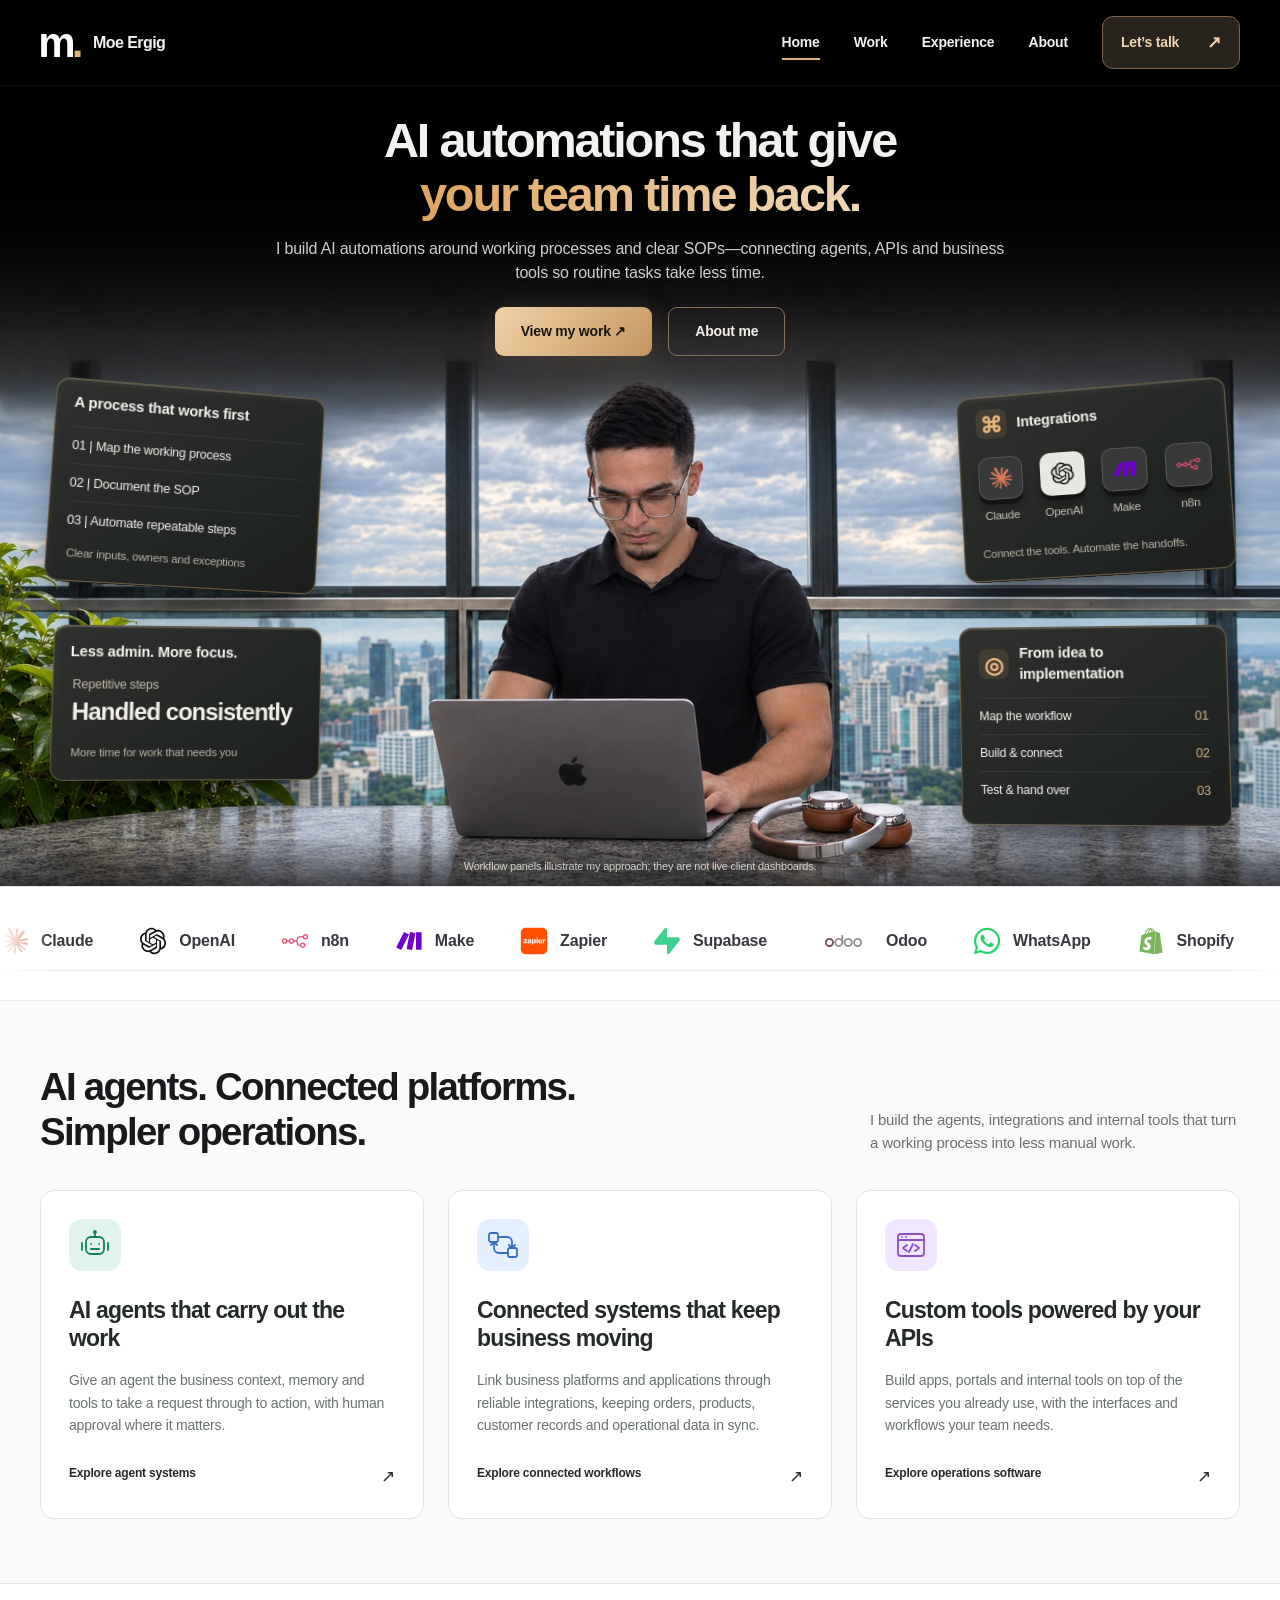
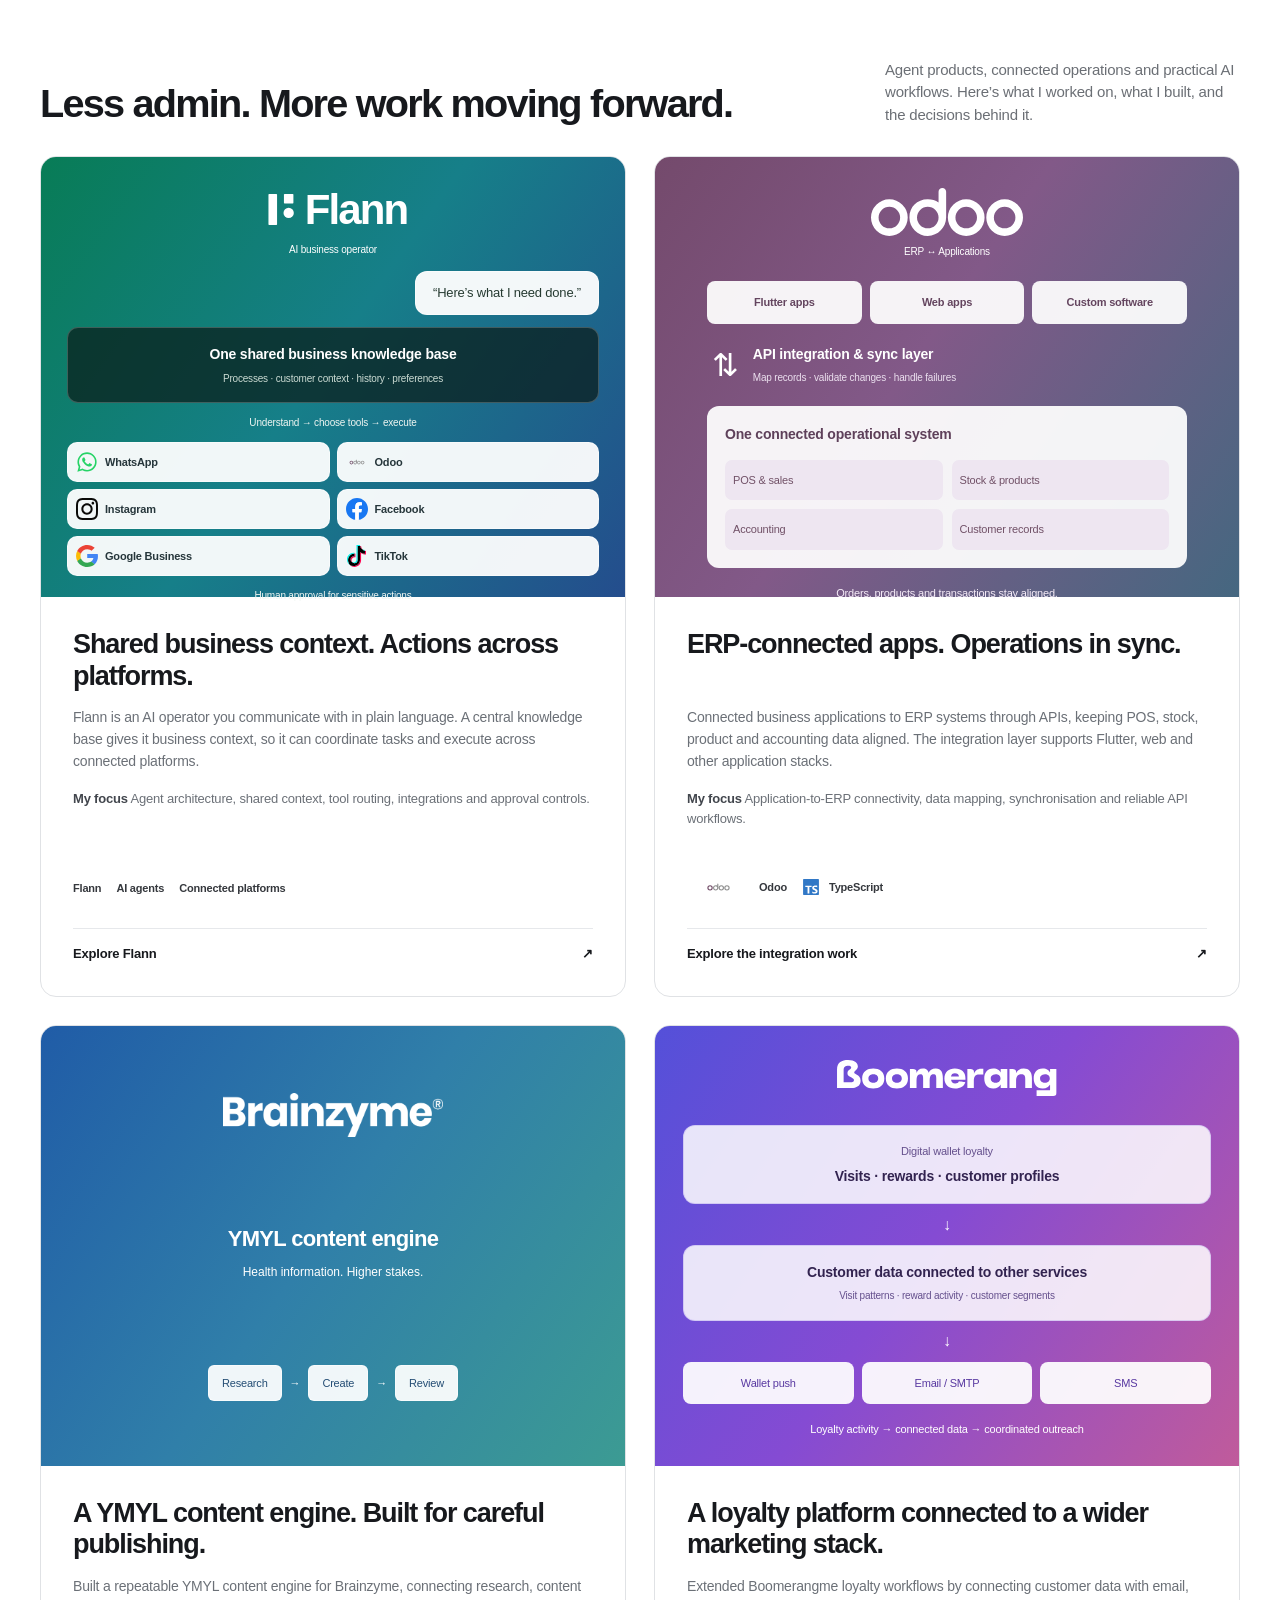
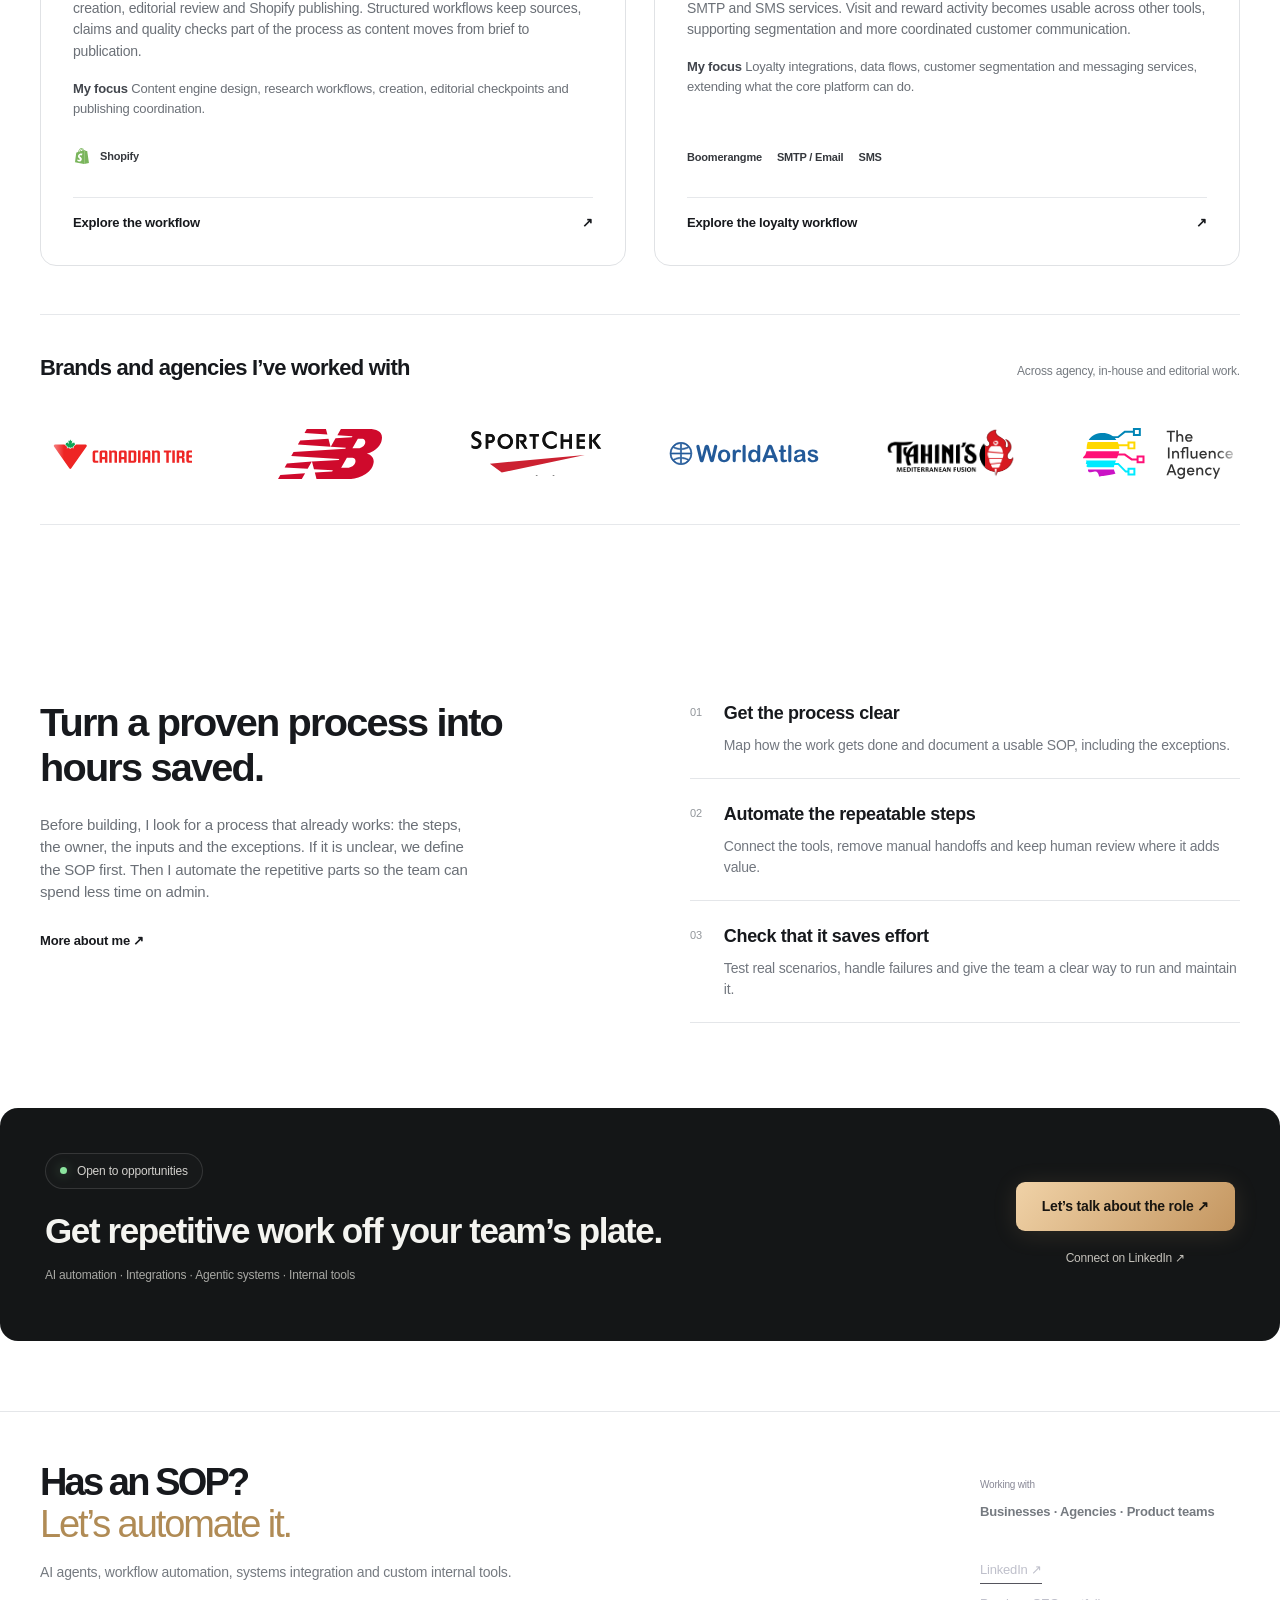
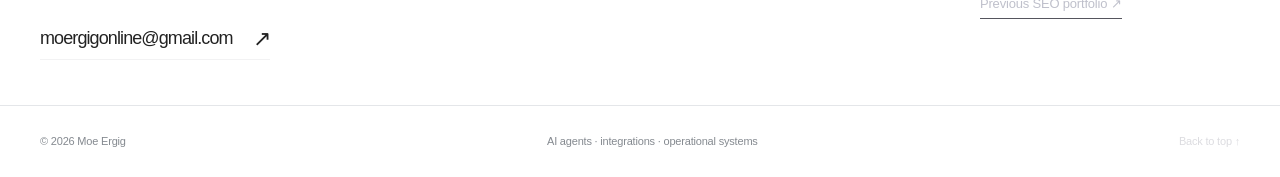
==== commit a4c8dcd3: "Refine unboxed brand logos with consistent color and scale" ====
--- a/index.html
+++ b/index.html
@@ -1,6 +1,6 @@
 <!DOCTYPE html>
 
-<html lang="en"><head><meta charset="utf-8"/><meta content="width=device-width,initial-scale=1" name="viewport"/><meta content="#101012" name="theme-color"/><title>Moe Ergig — AI Systems &amp; Automation</title><meta content="Moe Ergig builds AI agents, workflow automations and business integrations. Explore work across Flann, Revaluar and Brainzyme." name="description"/><meta content="Moe Ergig — AI Systems &amp; Automation" property="og:title"/><meta content="AI agents. Connected business systems. Practical automation, with proof of work." property="og:description"/><link href="assets/favicon.svg" rel="icon"/><link href="styles.css?v=20261107-brand-final" rel="stylesheet"/><link href="home.css?v=20261107-brand-final" rel="stylesheet"/></head><body class="portfolio-home" id="top"><a class="skip-link" href="#main">Skip to content</a><header class="site-header"><div class="wrap nav-inner">
+<html lang="en"><head><meta charset="utf-8"/><meta content="width=device-width,initial-scale=1" name="viewport"/><meta content="#101012" name="theme-color"/><title>Moe Ergig — AI Systems &amp; Automation</title><meta content="Moe Ergig builds AI agents, workflow automations and business integrations. Explore work across Flann, Revaluar and Brainzyme." name="description"/><meta content="Moe Ergig — AI Systems &amp; Automation" property="og:title"/><meta content="AI agents. Connected business systems. Practical automation, with proof of work." property="og:description"/><link href="assets/favicon.svg" rel="icon"/><link href="styles.css?v=20261107-unboxed-brands" rel="stylesheet"/><link href="home.css?v=20261107-unboxed-brands" rel="stylesheet"/></head><body class="portfolio-home" id="top"><a class="skip-link" href="#main">Skip to content</a><header class="site-header"><div class="wrap nav-inner">
 <a aria-label="Moe Ergig homepage" class="brand" href="index.html"><span class="brand-box">m<span>.</span></span><span class="brand-label">Moe Ergig</span></a>
 <button aria-controls="site-nav" aria-expanded="false" aria-label="Open navigation" class="menu-toggle"><span></span><span></span></button>
 <nav aria-label="Main navigation" class="nav" id="site-nav"><a aria-current="page" class="active" href="index.html">Home</a><a href="work.html">Work</a><a href="experience.html">Experience</a><a href="about.html">About</a><a class="nav-cta" href="mailto:moergigonline@gmail.com?subject=Automation%20project%20enquiry">Let’s talk <span>↗</span></a></nav>
@@ -12,7 +12,7 @@
 <div class="float-shell delivery-panel"><div class="float-panel"><span aria-hidden="true" class="panel-edge edge-left"></span><span aria-hidden="true" class="panel-edge edge-right"></span><span aria-hidden="true" class="panel-edge edge-top"></span><span aria-hidden="true" class="panel-edge edge-bottom"></span><div class="panel-heading"><span class="gold-icon">◎</span> From idea to implementation</div><div class="delivery-row"><span>Map the workflow</span><b>01</b></div><div class="delivery-row"><span>Build &amp; connect</span><b>02</b></div><div class="delivery-row"><span>Test &amp; hand over</span><b>03</b></div></div></div>
 </div><p class="hero-caption">Workflow panels illustrate my approach; they are not live client dashboards.</p></section>
 <section aria-label="Platforms and tools" class="platform-section"><div class="wrap"><div aria-label="Platforms I work with. Focus or hover to pause." class="platform-marquee" tabindex="0"><div class="platform-track"><div class="platform-set"><span class="platform"><img alt="" height="26" loading="lazy" src="assets/logos/claude.svg" width="26"/>Claude</span><span class="platform"><img alt="" height="26" loading="lazy" src="assets/logos/openai.svg" width="26"/>OpenAI</span><span class="platform"><img alt="" height="26" loading="lazy" src="assets/logos/n8n.svg" width="26"/>n8n</span><span class="platform"><img alt="" height="26" loading="lazy" src="assets/logos/make.svg" width="26"/>Make</span><span class="platform"><img alt="" height="26" loading="lazy" src="assets/logos/zapier.svg" width="26"/>Zapier</span><span class="platform"><img alt="" height="26" loading="lazy" src="assets/logos/supabase.svg" width="26"/>Supabase</span><span class="platform"><img alt="" class="odoo-official" height="26" loading="lazy" src="assets/logos/odoo-official.svg" width="26"/>Odoo</span><span class="platform"><img alt="" height="26" loading="lazy" src="assets/logos/whatsapp.svg" width="26"/>WhatsApp</span><span class="platform"><img alt="" height="26" loading="lazy" src="assets/logos/shopify.svg" width="26"/>Shopify</span><span class="platform"><img alt="" height="26" loading="lazy" src="assets/logos/stripe.svg" width="26"/>Stripe</span><span class="platform"><img alt="" height="26" loading="lazy" src="assets/logos/meta.svg" width="26"/>Meta</span><span class="platform"><img alt="" height="26" loading="lazy" src="assets/logos/nextdotjs.svg" width="26"/>Next.js</span><span class="platform"><img alt="" height="26" loading="lazy" src="assets/logos/typescript.svg" width="26"/>TypeScript</span><span class="platform"><img alt="" height="26" loading="lazy" src="assets/logos/react.svg" width="26"/>React</span><span class="platform"><img alt="" height="26" loading="lazy" src="assets/logos/postgresql.svg" width="26"/>PostgreSQL</span><span class="platform"><img alt="" height="26" loading="lazy" src="assets/logos/github.svg" width="26"/>GitHub</span><span class="platform"><img alt="" height="26" loading="lazy" src="assets/logos/netlify.svg" width="26"/>Netlify</span><span class="platform"><img alt="" height="26" loading="lazy" src="assets/logos/vercel.svg" width="26"/>Vercel</span></div><div aria-hidden="true" class="platform-set"><span class="platform"><img alt="" height="26" loading="lazy" src="assets/logos/claude.svg" width="26"/>Claude</span><span class="platform"><img alt="" height="26" loading="lazy" src="assets/logos/openai.svg" width="26"/>OpenAI</span><span class="platform"><img alt="" height="26" loading="lazy" src="assets/logos/n8n.svg" width="26"/>n8n</span><span class="platform"><img alt="" height="26" loading="lazy" src="assets/logos/make.svg" width="26"/>Make</span><span class="platform"><img alt="" height="26" loading="lazy" src="assets/logos/zapier.svg" width="26"/>Zapier</span><span class="platform"><img alt="" height="26" loading="lazy" src="assets/logos/supabase.svg" width="26"/>Supabase</span><span class="platform"><img alt="" class="odoo-official" height="26" loading="lazy" src="assets/logos/odoo-official.svg" width="26"/>Odoo</span><span class="platform"><img alt="" height="26" loading="lazy" src="assets/logos/whatsapp.svg" width="26"/>WhatsApp</span><span class="platform"><img alt="" height="26" loading="lazy" src="assets/logos/shopify.svg" width="26"/>Shopify</span><span class="platform"><img alt="" height="26" loading="lazy" src="assets/logos/stripe.svg" width="26"/>Stripe</span><span class="platform"><img alt="" height="26" loading="lazy" src="assets/logos/meta.svg" width="26"/>Meta</span><span class="platform"><img alt="" height="26" loading="lazy" src="assets/logos/nextdotjs.svg" width="26"/>Next.js</span><span class="platform"><img alt="" height="26" loading="lazy" src="assets/logos/typescript.svg" width="26"/>TypeScript</span><span class="platform"><img alt="" height="26" loading="lazy" src="assets/logos/react.svg" width="26"/>React</span><span class="platform"><img alt="" height="26" loading="lazy" src="assets/logos/postgresql.svg" width="26"/>PostgreSQL</span><span class="platform"><img alt="" height="26" loading="lazy" src="assets/logos/github.svg" width="26"/>GitHub</span><span class="platform"><img alt="" height="26" loading="lazy" src="assets/logos/netlify.svg" width="26"/>Netlify</span><span class="platform"><img alt="" height="26" loading="lazy" src="assets/logos/vercel.svg" width="26"/>Vercel</span></div></div></div></div></section>
-<section class="capability-section services-overview" id="services"><div class="wrap"><div class="section-lead"><div><h2>AI agents. Connected platforms.<br/>Simpler operations.</h2></div><p>I build the agents, integrations and internal tools that turn a working process into less manual work.</p></div><div class="service-offerings"><a class="service-offering" href="work.html#flann"><span aria-hidden="true" class="service-icon service-icon-1"><svg aria-hidden="true" fill="none" stroke="currentColor" stroke-linecap="round" stroke-linejoin="round" stroke-width="1.8" viewbox="0 0 32 32" xmlns="http://www.w3.org/2000/svg"><rect height="17" rx="5" width="18" x="7" y="8"></rect><path d="M16 4v4M12 15h.01M20 15h.01M12 20h8M3 14v7M29 14v7"></path><circle cx="16" cy="3" r="1"></circle></svg></span><h3>AI agents that carry out the work</h3><p>Give an agent the business context, memory and tools to take a request through to action, with human approval where it matters.</p><span class="service-link">Explore agent systems <b>↗</b></span></a><a class="service-offering" href="work.html#odoo"><span aria-hidden="true" class="service-icon service-icon-2"><svg aria-hidden="true" fill="none" stroke="currentColor" stroke-linecap="round" stroke-linejoin="round" stroke-width="1.8" viewbox="0 0 32 32" xmlns="http://www.w3.org/2000/svg"><rect height="9" rx="2" width="9" x="2" y="4"></rect><rect height="9" rx="2" width="9" x="21" y="19"></rect><path d="M11 8h9a5 5 0 0 1 5 5v6M22 16l3 3 3-3M21 24h-9a5 5 0 0 1-5-5v-6M4 16l3-3 3 3"></path></svg></span><h3>Connected systems that keep business moving</h3><p>Link business platforms and applications through reliable integrations, keeping orders, products, customer records and operational data in sync.</p><span class="service-link">Explore connected workflows <b>↗</b></span></a><a class="service-offering" href="work.html#handover"><span aria-hidden="true" class="service-icon service-icon-3"><svg aria-hidden="true" fill="none" stroke="currentColor" stroke-linecap="round" stroke-linejoin="round" stroke-width="1.8" viewbox="0 0 32 32" xmlns="http://www.w3.org/2000/svg"><rect height="22" rx="3" width="26" x="3" y="5"></rect><path d="M3 11h26M7 8h.01M11 8h.01M12 16l-4 3 4 3M20 16l4 3-4 3M18 15l-4 8"></path></svg></span><h3>Custom tools powered by your APIs</h3><p>Build apps, portals and internal tools on top of the services you already use, with the interfaces and workflows your team needs.</p><span class="service-link">Explore operations software <b>↗</b></span></a></div></div></section><section class="work-section wrap" id="selected-work"><div class="section-lead"><div><h2>Less admin. More work moving forward.</h2></div><p>Agent products, connected operations and practical AI workflows. Here’s what I worked on, what I built, and the decisions behind it.</p></div><div class="projects-grid"><article class="project-card"><div class="project-card-art flann-card-art"><div class="flann-card-top"><span class="flann-brand"><img alt="" height="30" src="assets/logos/flann-official.svg" width="30"/>Flann</span><span>AI business operator</span></div><div class="operator-message">“Here’s what I need done.”</div><div class="knowledge-hub"><strong>One shared business knowledge base</strong><small>Processes · customer context · history · preferences</small></div><div class="operator-path">Understand → choose tools → execute</div><div aria-label="Flann platform integrations" class="connected-platforms"><div class="connected-platform"><img alt="" height="26" src="assets/logos/whatsapp.svg" width="26"/><span>WhatsApp<small>Messages &amp; follow-ups</small></span></div><div class="connected-platform"><img alt="" height="26" src="assets/logos/odoo-official.svg" width="26"/><span>Odoo<small>ERP &amp; customer data</small></span></div><div class="connected-platform"><img alt="" height="26" src="assets/logos/instagram.svg" width="26"/><span>Instagram<small>Social conversations</small></span></div><div class="connected-platform"><img alt="" height="26" src="assets/logos/facebook.svg" width="26"/><span>Facebook<small>Pages &amp; messaging</small></span></div><div class="connected-platform"><img alt="" height="26" src="assets/logos/google.svg" width="26"/><span>Google Business<small>Business profile</small></span></div><div class="connected-platform"><img alt="" height="26" src="assets/logos/tiktok.svg" width="26"/><span>TikTok<small>Social channels</small></span></div></div><div class="operator-control">Human approval for sensitive actions</div></div><div class="project-card-copy"><h3>Shared business context. Actions across platforms.</h3><p>Flann is an AI operator you communicate with in plain language. A central knowledge base gives it business context, so it can coordinate tasks and execute across connected platforms.</p><p class="contribution"><strong>My focus</strong> Agent architecture, shared context, tool routing, integrations and approval controls.</p><div class="project-tools"><span class="platform">Flann</span><span class="platform">AI agents</span><span class="platform">Connected platforms</span></div><a class="case-link" href="work.html#flann">Explore Flann <span>↗</span></a></div></article><article class="project-card"><div class="project-card-art revaluar-art"><div aria-label="Applications and ERP data synchronisation" class="odoo-flow"><div class="odoo-flow-top"><img alt="Odoo" height="44" src="assets/logos/odoo-white.svg" width="140"/><span>ERP ↔ Applications</span></div><div class="app-layer"><span>Flutter apps</span><span>Web apps</span><span>Custom software</span></div><div class="sync-bridge"><b>⇅</b><div><strong>API integration &amp; sync layer</strong><small>Map records · validate changes · handle failures</small></div></div><div class="erp-core"><strong>One connected operational system</strong><div class="erp-modules"><span>POS &amp; sales</span><span>Stock &amp; products</span><span>Accounting</span><span>Customer records</span></div></div><div class="sync-footer">Orders, products and transactions stay aligned.</div></div></div><div class="project-card-copy"><h3>ERP-connected apps. Operations in sync.</h3><p>Connected business applications to ERP systems through APIs, keeping POS, stock, product and accounting data aligned. The integration layer supports Flutter, web and other application stacks.</p><p class="contribution"><strong>My focus</strong> Application-to-ERP connectivity, data mapping, synchronisation and reliable API workflows.</p><div class="project-tools"><span class="platform"><img alt="" class="odoo-official" height="26" loading="lazy" src="assets/logos/odoo-official.svg" width="26"/>Odoo</span><span class="platform"><img alt="" height="26" loading="lazy" src="assets/logos/typescript.svg" width="26"/>TypeScript</span></div><a class="case-link" href="work.html#odoo">Explore the integration work <span>↗</span></a></div></article><article class="project-card"><div class="project-card-art brainzyme-art"><img alt="Brainzyme" class="brainzyme-brand" height="60" loading="lazy" src="assets/logos/brainzyme-official.png" width="300"/><div class="ymyl-note">YMYL content engine<small>Health information. Higher stakes.</small></div><div class="editorial-flow"><span>Research</span><i>→</i><span>Create</span><i>→</i><span>Review</span></div></div><div class="project-card-copy"><h3>A YMYL content engine. Built for careful publishing.</h3><p>Built a repeatable YMYL content engine for Brainzyme, connecting research, content creation, editorial review and Shopify publishing. Structured workflows keep sources, claims and quality checks part of the process as content moves from brief to publication.</p><p class="contribution"><strong>My focus</strong> Content engine design, research workflows, creation, editorial checkpoints and publishing coordination.</p><div class="project-tools"><span class="platform"><img alt="" height="26" loading="lazy" src="assets/logos/shopify.svg" width="26"/>Shopify</span></div><a class="case-link" href="work.html#brainzyme">Explore the workflow <span>↗</span></a></div></article><article class="project-card"><div class="project-card-art boomerang-art"><img alt="Boomerangme" class="boomerang-brand" height="45" src="assets/logos/boomerangme.svg" width="220"/><div class="loyalty-source"><span>Digital wallet loyalty</span><strong>Visits · rewards · customer profiles</strong></div><div aria-hidden="true" class="loyalty-arrow">↓</div><div class="loyalty-segment"><strong>Customer data connected to other services</strong><small>Visit patterns · reward activity · customer segments</small></div><div aria-hidden="true" class="loyalty-arrow">↓</div><div class="loyalty-channels"><span>Wallet push</span><span>Email / SMTP</span><span>SMS</span></div><div class="loyalty-caption">Loyalty activity → connected data → coordinated outreach</div></div><div class="project-card-copy"><h3>A loyalty platform connected to a wider marketing stack.</h3><p>Extended Boomerangme loyalty workflows by connecting customer data with email, SMTP and SMS services. Visit and reward activity becomes usable across other tools, supporting segmentation and more coordinated customer communication.</p><p class="contribution"><strong>My focus</strong> Loyalty integrations, data flows, customer segmentation and messaging services, extending what the core platform can do.</p><div class="project-tools"><span class="platform">Boomerangme</span><span class="platform">SMTP / Email</span><span class="platform">SMS</span></div><a class="case-link" href="work.html#boomerangme">Explore the loyalty workflow <span>↗</span></a></div></article></div><section aria-labelledby="brands-title" class="client-brands"><div class="client-brands-heading"><h2 id="brands-title">Brands and agencies I’ve worked with</h2><p>Across agency, in-house and editorial work.</p></div><div aria-label="Brands and agencies I have worked with. Hover or focus to pause." class="client-brand-marquee" tabindex="0"><div class="client-brand-track"><div class="client-brand-set"><div class="client-brand"><img alt="Canadian Tire" height="70" loading="eager" src="assets/brands/canadiantire-color.svg" width="180"/></div><div class="client-brand"><img alt="New Balance" height="70" loading="eager" src="assets/brands/newbalance-color.svg" width="180"/></div><div class="client-brand"><img alt="SportChek" height="70" loading="eager" src="assets/brands/sportchek-color.svg" width="180"/></div><div class="client-brand brand-on-navy"><img alt="WorldAtlas" height="70" loading="eager" src="assets/brands/worldatlas-color.svg" width="180"/></div><div class="client-brand brand-on-navy"><img alt="Tahini's" height="70" loading="eager" src="assets/brands/tahinis-color.png" width="180"/></div><div class="client-brand"><img alt="The Influence Agency" height="70" loading="eager" src="assets/brands/influence-agency-color.svg" width="180"/></div><div class="client-brand"><img alt="Geekspeak" height="70" loading="eager" src="assets/brands/geekspeak.png" width="180"/></div><div class="client-brand"><img alt="Net Influencer" height="70" loading="eager" src="assets/brands/netinfluencer.png" width="180"/></div><div class="client-brand"><img alt="Ebda Agency" height="70" loading="eager" src="assets/brands/ebda.png" width="180"/></div></div><div aria-hidden="true" class="client-brand-set"><div class="client-brand"><img alt="" height="70" loading="eager" src="assets/brands/canadiantire-color.svg" width="180"/></div><div class="client-brand"><img alt="" height="70" loading="eager" src="assets/brands/newbalance-color.svg" width="180"/></div><div class="client-brand"><img alt="" height="70" loading="eager" src="assets/brands/sportchek-color.svg" width="180"/></div><div class="client-brand brand-on-navy"><img alt="" height="70" loading="eager" src="assets/brands/worldatlas-color.svg" width="180"/></div><div class="client-brand brand-on-navy"><img alt="" height="70" loading="eager" src="assets/brands/tahinis-color.png" width="180"/></div><div class="client-brand"><img alt="" height="70" loading="eager" src="assets/brands/influence-agency-color.svg" width="180"/></div><div class="client-brand"><img alt="" height="70" loading="eager" src="assets/brands/geekspeak.png" width="180"/></div><div class="client-brand"><img alt="" height="70" loading="eager" src="assets/brands/netinfluencer.png" width="180"/></div><div class="client-brand"><img alt="" height="70" loading="eager" src="assets/brands/ebda.png" width="180"/></div></div></div></div></section>
+<section class="capability-section services-overview" id="services"><div class="wrap"><div class="section-lead"><div><h2>AI agents. Connected platforms.<br/>Simpler operations.</h2></div><p>I build the agents, integrations and internal tools that turn a working process into less manual work.</p></div><div class="service-offerings"><a class="service-offering" href="work.html#flann"><span aria-hidden="true" class="service-icon service-icon-1"><svg aria-hidden="true" fill="none" stroke="currentColor" stroke-linecap="round" stroke-linejoin="round" stroke-width="1.8" viewbox="0 0 32 32" xmlns="http://www.w3.org/2000/svg"><rect height="17" rx="5" width="18" x="7" y="8"></rect><path d="M16 4v4M12 15h.01M20 15h.01M12 20h8M3 14v7M29 14v7"></path><circle cx="16" cy="3" r="1"></circle></svg></span><h3>AI agents that carry out the work</h3><p>Give an agent the business context, memory and tools to take a request through to action, with human approval where it matters.</p><span class="service-link">Explore agent systems <b>↗</b></span></a><a class="service-offering" href="work.html#odoo"><span aria-hidden="true" class="service-icon service-icon-2"><svg aria-hidden="true" fill="none" stroke="currentColor" stroke-linecap="round" stroke-linejoin="round" stroke-width="1.8" viewbox="0 0 32 32" xmlns="http://www.w3.org/2000/svg"><rect height="9" rx="2" width="9" x="2" y="4"></rect><rect height="9" rx="2" width="9" x="21" y="19"></rect><path d="M11 8h9a5 5 0 0 1 5 5v6M22 16l3 3 3-3M21 24h-9a5 5 0 0 1-5-5v-6M4 16l3-3 3 3"></path></svg></span><h3>Connected systems that keep business moving</h3><p>Link business platforms and applications through reliable integrations, keeping orders, products, customer records and operational data in sync.</p><span class="service-link">Explore connected workflows <b>↗</b></span></a><a class="service-offering" href="work.html#handover"><span aria-hidden="true" class="service-icon service-icon-3"><svg aria-hidden="true" fill="none" stroke="currentColor" stroke-linecap="round" stroke-linejoin="round" stroke-width="1.8" viewbox="0 0 32 32" xmlns="http://www.w3.org/2000/svg"><rect height="22" rx="3" width="26" x="3" y="5"></rect><path d="M3 11h26M7 8h.01M11 8h.01M12 16l-4 3 4 3M20 16l4 3-4 3M18 15l-4 8"></path></svg></span><h3>Custom tools powered by your APIs</h3><p>Build apps, portals and internal tools on top of the services you already use, with the interfaces and workflows your team needs.</p><span class="service-link">Explore operations software <b>↗</b></span></a></div></div></section><section class="work-section wrap" id="selected-work"><div class="section-lead"><div><h2>Less admin. More work moving forward.</h2></div><p>Agent products, connected operations and practical AI workflows. Here’s what I worked on, what I built, and the decisions behind it.</p></div><div class="projects-grid"><article class="project-card"><div class="project-card-art flann-card-art"><div class="flann-card-top"><span class="flann-brand"><img alt="" height="30" src="assets/logos/flann-official.svg" width="30"/>Flann</span><span>AI business operator</span></div><div class="operator-message">“Here’s what I need done.”</div><div class="knowledge-hub"><strong>One shared business knowledge base</strong><small>Processes · customer context · history · preferences</small></div><div class="operator-path">Understand → choose tools → execute</div><div aria-label="Flann platform integrations" class="connected-platforms"><div class="connected-platform"><img alt="" height="26" src="assets/logos/whatsapp.svg" width="26"/><span>WhatsApp<small>Messages &amp; follow-ups</small></span></div><div class="connected-platform"><img alt="" height="26" src="assets/logos/odoo-official.svg" width="26"/><span>Odoo<small>ERP &amp; customer data</small></span></div><div class="connected-platform"><img alt="" height="26" src="assets/logos/instagram.svg" width="26"/><span>Instagram<small>Social conversations</small></span></div><div class="connected-platform"><img alt="" height="26" src="assets/logos/facebook.svg" width="26"/><span>Facebook<small>Pages &amp; messaging</small></span></div><div class="connected-platform"><img alt="" height="26" src="assets/logos/google.svg" width="26"/><span>Google Business<small>Business profile</small></span></div><div class="connected-platform"><img alt="" height="26" src="assets/logos/tiktok.svg" width="26"/><span>TikTok<small>Social channels</small></span></div></div><div class="operator-control">Human approval for sensitive actions</div></div><div class="project-card-copy"><h3>Shared business context. Actions across platforms.</h3><p>Flann is an AI operator you communicate with in plain language. A central knowledge base gives it business context, so it can coordinate tasks and execute across connected platforms.</p><p class="contribution"><strong>My focus</strong> Agent architecture, shared context, tool routing, integrations and approval controls.</p><div class="project-tools"><span class="platform">Flann</span><span class="platform">AI agents</span><span class="platform">Connected platforms</span></div><a class="case-link" href="work.html#flann">Explore Flann <span>↗</span></a></div></article><article class="project-card"><div class="project-card-art revaluar-art"><div aria-label="Applications and ERP data synchronisation" class="odoo-flow"><div class="odoo-flow-top"><img alt="Odoo" height="44" src="assets/logos/odoo-white.svg" width="140"/><span>ERP ↔ Applications</span></div><div class="app-layer"><span>Flutter apps</span><span>Web apps</span><span>Custom software</span></div><div class="sync-bridge"><b>⇅</b><div><strong>API integration &amp; sync layer</strong><small>Map records · validate changes · handle failures</small></div></div><div class="erp-core"><strong>One connected operational system</strong><div class="erp-modules"><span>POS &amp; sales</span><span>Stock &amp; products</span><span>Accounting</span><span>Customer records</span></div></div><div class="sync-footer">Orders, products and transactions stay aligned.</div></div></div><div class="project-card-copy"><h3>ERP-connected apps. Operations in sync.</h3><p>Connected business applications to ERP systems through APIs, keeping POS, stock, product and accounting data aligned. The integration layer supports Flutter, web and other application stacks.</p><p class="contribution"><strong>My focus</strong> Application-to-ERP connectivity, data mapping, synchronisation and reliable API workflows.</p><div class="project-tools"><span class="platform"><img alt="" class="odoo-official" height="26" loading="lazy" src="assets/logos/odoo-official.svg" width="26"/>Odoo</span><span class="platform"><img alt="" height="26" loading="lazy" src="assets/logos/typescript.svg" width="26"/>TypeScript</span></div><a class="case-link" href="work.html#odoo">Explore the integration work <span>↗</span></a></div></article><article class="project-card"><div class="project-card-art brainzyme-art"><img alt="Brainzyme" class="brainzyme-brand" height="60" loading="lazy" src="assets/logos/brainzyme-official.png" width="300"/><div class="ymyl-note">YMYL content engine<small>Health information. Higher stakes.</small></div><div class="editorial-flow"><span>Research</span><i>→</i><span>Create</span><i>→</i><span>Review</span></div></div><div class="project-card-copy"><h3>A YMYL content engine. Built for careful publishing.</h3><p>Built a repeatable YMYL content engine for Brainzyme, connecting research, content creation, editorial review and Shopify publishing. Structured workflows keep sources, claims and quality checks part of the process as content moves from brief to publication.</p><p class="contribution"><strong>My focus</strong> Content engine design, research workflows, creation, editorial checkpoints and publishing coordination.</p><div class="project-tools"><span class="platform"><img alt="" height="26" loading="lazy" src="assets/logos/shopify.svg" width="26"/>Shopify</span></div><a class="case-link" href="work.html#brainzyme">Explore the workflow <span>↗</span></a></div></article><article class="project-card"><div class="project-card-art boomerang-art"><img alt="Boomerangme" class="boomerang-brand" height="45" src="assets/logos/boomerangme.svg" width="220"/><div class="loyalty-source"><span>Digital wallet loyalty</span><strong>Visits · rewards · customer profiles</strong></div><div aria-hidden="true" class="loyalty-arrow">↓</div><div class="loyalty-segment"><strong>Customer data connected to other services</strong><small>Visit patterns · reward activity · customer segments</small></div><div aria-hidden="true" class="loyalty-arrow">↓</div><div class="loyalty-channels"><span>Wallet push</span><span>Email / SMTP</span><span>SMS</span></div><div class="loyalty-caption">Loyalty activity → connected data → coordinated outreach</div></div><div class="project-card-copy"><h3>A loyalty platform connected to a wider marketing stack.</h3><p>Extended Boomerangme loyalty workflows by connecting customer data with email, SMTP and SMS services. Visit and reward activity becomes usable across other tools, supporting segmentation and more coordinated customer communication.</p><p class="contribution"><strong>My focus</strong> Loyalty integrations, data flows, customer segmentation and messaging services, extending what the core platform can do.</p><div class="project-tools"><span class="platform">Boomerangme</span><span class="platform">SMTP / Email</span><span class="platform">SMS</span></div><a class="case-link" href="work.html#boomerangme">Explore the loyalty workflow <span>↗</span></a></div></article></div><section aria-labelledby="brands-title" class="client-brands"><div class="client-brands-heading"><h2 id="brands-title">Brands and agencies I’ve worked with</h2><p>Across agency, in-house and editorial work.</p></div><div aria-label="Brands and agencies I have worked with. Hover or focus to pause." class="client-brand-marquee" tabindex="0"><div class="client-brand-track"><div class="client-brand-set"><div class="client-brand"><img alt="Canadian Tire" height="70" loading="eager" src="assets/brands/canadiantire-color.svg?v=unboxed-final" width="180"/></div><div class="client-brand"><img alt="New Balance" height="70" loading="eager" src="assets/brands/newbalance-color.svg?v=unboxed-final" width="180"/></div><div class="client-brand"><img alt="SportChek" height="70" loading="eager" src="assets/brands/sportchek-color.svg?v=unboxed-final" width="180"/></div><div class="client-brand"><img alt="WorldAtlas" height="70" loading="eager" src="assets/brands/worldatlas-color.svg?v=unboxed-final" width="180"/></div><div class="client-brand tahini-brand"><img alt="Tahini's" class="tahini-wordmark" height="70" loading="eager" src="assets/brands/tahinis-positive.png?v=unboxed-final" width="180"/><img alt="" aria-hidden="true" class="tahini-icon" height="70" loading="eager" src="assets/brands/tahinis-positive.png?v=unboxed-final" width="180"/></div><div class="client-brand"><img alt="The Influence Agency" height="70" loading="eager" src="assets/brands/influence-agency-color.svg?v=unboxed-final" width="180"/></div><div class="client-brand"><img alt="Geekspeak" height="70" loading="eager" src="assets/brands/geekspeak-color.svg?v=unboxed-final" width="180"/></div><div class="client-brand"><img alt="Net Influencer" height="70" loading="eager" src="assets/brands/netinfluencer.png?v=unboxed-final" width="180"/></div><div class="client-brand"><img alt="Ebda Agency" height="70" loading="eager" src="assets/brands/ebda.png?v=unboxed-final" width="180"/></div></div><div aria-hidden="true" class="client-brand-set"><div class="client-brand"><img alt="" height="70" loading="eager" src="assets/brands/canadiantire-color.svg?v=unboxed-final" width="180"/></div><div class="client-brand"><img alt="" height="70" loading="eager" src="assets/brands/newbalance-color.svg?v=unboxed-final" width="180"/></div><div class="client-brand"><img alt="" height="70" loading="eager" src="assets/brands/sportchek-color.svg?v=unboxed-final" width="180"/></div><div class="client-brand"><img alt="" height="70" loading="eager" src="assets/brands/worldatlas-color.svg?v=unboxed-final" width="180"/></div><div class="client-brand tahini-brand"><img alt="" class="tahini-wordmark" height="70" loading="eager" src="assets/brands/tahinis-positive.png?v=unboxed-final" width="180"/><img alt="" aria-hidden="true" class="tahini-icon" height="70" loading="eager" src="assets/brands/tahinis-positive.png?v=unboxed-final" width="180"/></div><div class="client-brand"><img alt="" height="70" loading="eager" src="assets/brands/influence-agency-color.svg?v=unboxed-final" width="180"/></div><div class="client-brand"><img alt="" height="70" loading="eager" src="assets/brands/geekspeak-color.svg?v=unboxed-final" width="180"/></div><div class="client-brand"><img alt="" height="70" loading="eager" src="assets/brands/netinfluencer.png?v=unboxed-final" width="180"/></div><div class="client-brand"><img alt="" height="70" loading="eager" src="assets/brands/ebda.png?v=unboxed-final" width="180"/></div></div></div></div></section>
 </section>
 <section class="approach-section wrap"><div><h2>Turn a proven process into hours saved.</h2><p>Before building, I look for a process that already works: the steps, the owner, the inputs and the exceptions. If it is unclear, we define the SOP first. Then I automate the repetitive parts so the team can spend less time on admin.</p><a class="case-link" href="about.html">More about me ↗</a></div><ol class="process-list"><li><span>01</span><div><h3>Get the process clear</h3><p>Map how the work gets done and document a usable SOP, including the exceptions.</p></div></li><li><span>02</span><div><h3>Automate the repeatable steps</h3><p>Connect the tools, remove manual handoffs and keep human review where it adds value.</p></div></li><li><span>03</span><div><h3>Check that it saves effort</h3><p>Test real scenarios, handle failures and give the team a clear way to run and maintain it.</p></div></li></ol></section>
-<section class="opportunity-strip wrap"><div><span class="role-status"><i></i> Open to opportunities</span><h2>Get repetitive work off your team’s plate.</h2><p>AI automation · Integrations · Agentic systems · Internal tools</p></div><div><a class="gold-button" href="mailto:moergigonline@gmail.com?subject=AI%20automation%20opportunity">Let’s talk about the role ↗</a><a class="linkedin-link" href="https://www.linkedin.com/in/moeergig/" rel="noopener noreferrer" target="_blank">Connect on LinkedIn ↗</a></div></section></main><footer class="site-footer"><div class="wrap footer-top"><div><h2>Has an SOP?<br/><em>Let’s automate it.</em></h2><p>AI agents, workflow automation, systems integration and custom internal tools.</p><a class="footer-email" href="mailto:moergigonline@gmail.com?subject=Let's%20build%20something">moergigonline@gmail.com <span>↗</span></a></div><div class="footer-side"><span>Working with</span><strong>Businesses · Agencies · Product teams</strong><a href="https://www.linkedin.com/in/moeergig/" rel="noopener noreferrer" target="_blank">LinkedIn ↗</a><a href="https://moe-ergig-portfolio.netlify.app/" rel="noopener noreferrer" target="_blank">Previous SEO portfolio ↗</a></div></div><div class="wrap footer-bottom"><span>© 2026 Moe Ergig</span><span>AI agents · integrations · operational systems</span><a class="back-top" href="#top">Back to top ↑</a></div></footer><script defer="" src="main.js?v=20261107-brand-final"></script></body></html>+<section class="opportunity-strip wrap"><div><span class="role-status"><i></i> Open to opportunities</span><h2>Get repetitive work off your team’s plate.</h2><p>AI automation · Integrations · Agentic systems · Internal tools</p></div><div><a class="gold-button" href="mailto:moergigonline@gmail.com?subject=AI%20automation%20opportunity">Let’s talk about the role ↗</a><a class="linkedin-link" href="https://www.linkedin.com/in/moeergig/" rel="noopener noreferrer" target="_blank">Connect on LinkedIn ↗</a></div></section></main><footer class="site-footer"><div class="wrap footer-top"><div><h2>Has an SOP?<br/><em>Let’s automate it.</em></h2><p>AI agents, workflow automation, systems integration and custom internal tools.</p><a class="footer-email" href="mailto:moergigonline@gmail.com?subject=Let's%20build%20something">moergigonline@gmail.com <span>↗</span></a></div><div class="footer-side"><span>Working with</span><strong>Businesses · Agencies · Product teams</strong><a href="https://www.linkedin.com/in/moeergig/" rel="noopener noreferrer" target="_blank">LinkedIn ↗</a><a href="https://moe-ergig-portfolio.netlify.app/" rel="noopener noreferrer" target="_blank">Previous SEO portfolio ↗</a></div></div><div class="wrap footer-bottom"><span>© 2026 Moe Ergig</span><span>AI agents · integrations · operational systems</span><a class="back-top" href="#top">Back to top ↑</a></div></footer><script defer="" src="main.js?v=20261107-unboxed-brands"></script></body></html>
--- a/home.css
+++ b/home.css
@@ -164,3 +164,11 @@
 .client-brand-set .brand-on-navy{background:#18234b;border-radius:10px;padding:12px}
 .client-brand-set .brand-on-navy img{width:100%;max-width:100%;height:48px;object-fit:contain}
 @media(max-width:720px){.flann-card-top .flann-brand{font-size:36px}.flann-card-top .flann-brand img{width:36px;height:42px}.odoo-flow-top img{width:170px;height:44px}.projects-grid .brainzyme-brand,.boomerang-brand{width:200px;height:44px}.client-brand-set .brand-on-navy{padding:9px}}
+
+/* Unboxed brand strip with consistent optical logo sizes. */
+.client-brand-set .client-brand{background:transparent;border-radius:0;padding:0;width:165px;height:76px}
+.client-brand-set .client-brand img{width:150px;max-width:150px;height:52px;max-height:52px;object-fit:contain;filter:none!important}
+.client-brand-set .client-brand img[src*="newbalance-color"]{width:105px}
+@media(max-width:720px){.client-brand-set .client-brand{width:135px;height:66px}.client-brand-set .client-brand img{width:125px;max-width:125px;height:44px;max-height:44px}.client-brand-set .client-brand img[src*="newbalance-color"]{width:90px}}
+
+.client-brand-set .tahini-brand{position:relative}.client-brand-set .tahini-brand .tahini-wordmark{filter:brightness(0)!important}.client-brand-set .tahini-brand .tahini-icon{position:absolute;left:50%;top:50%;transform:translate(-50%,-50%);clip-path:inset(0 0 0 73%);pointer-events:none}
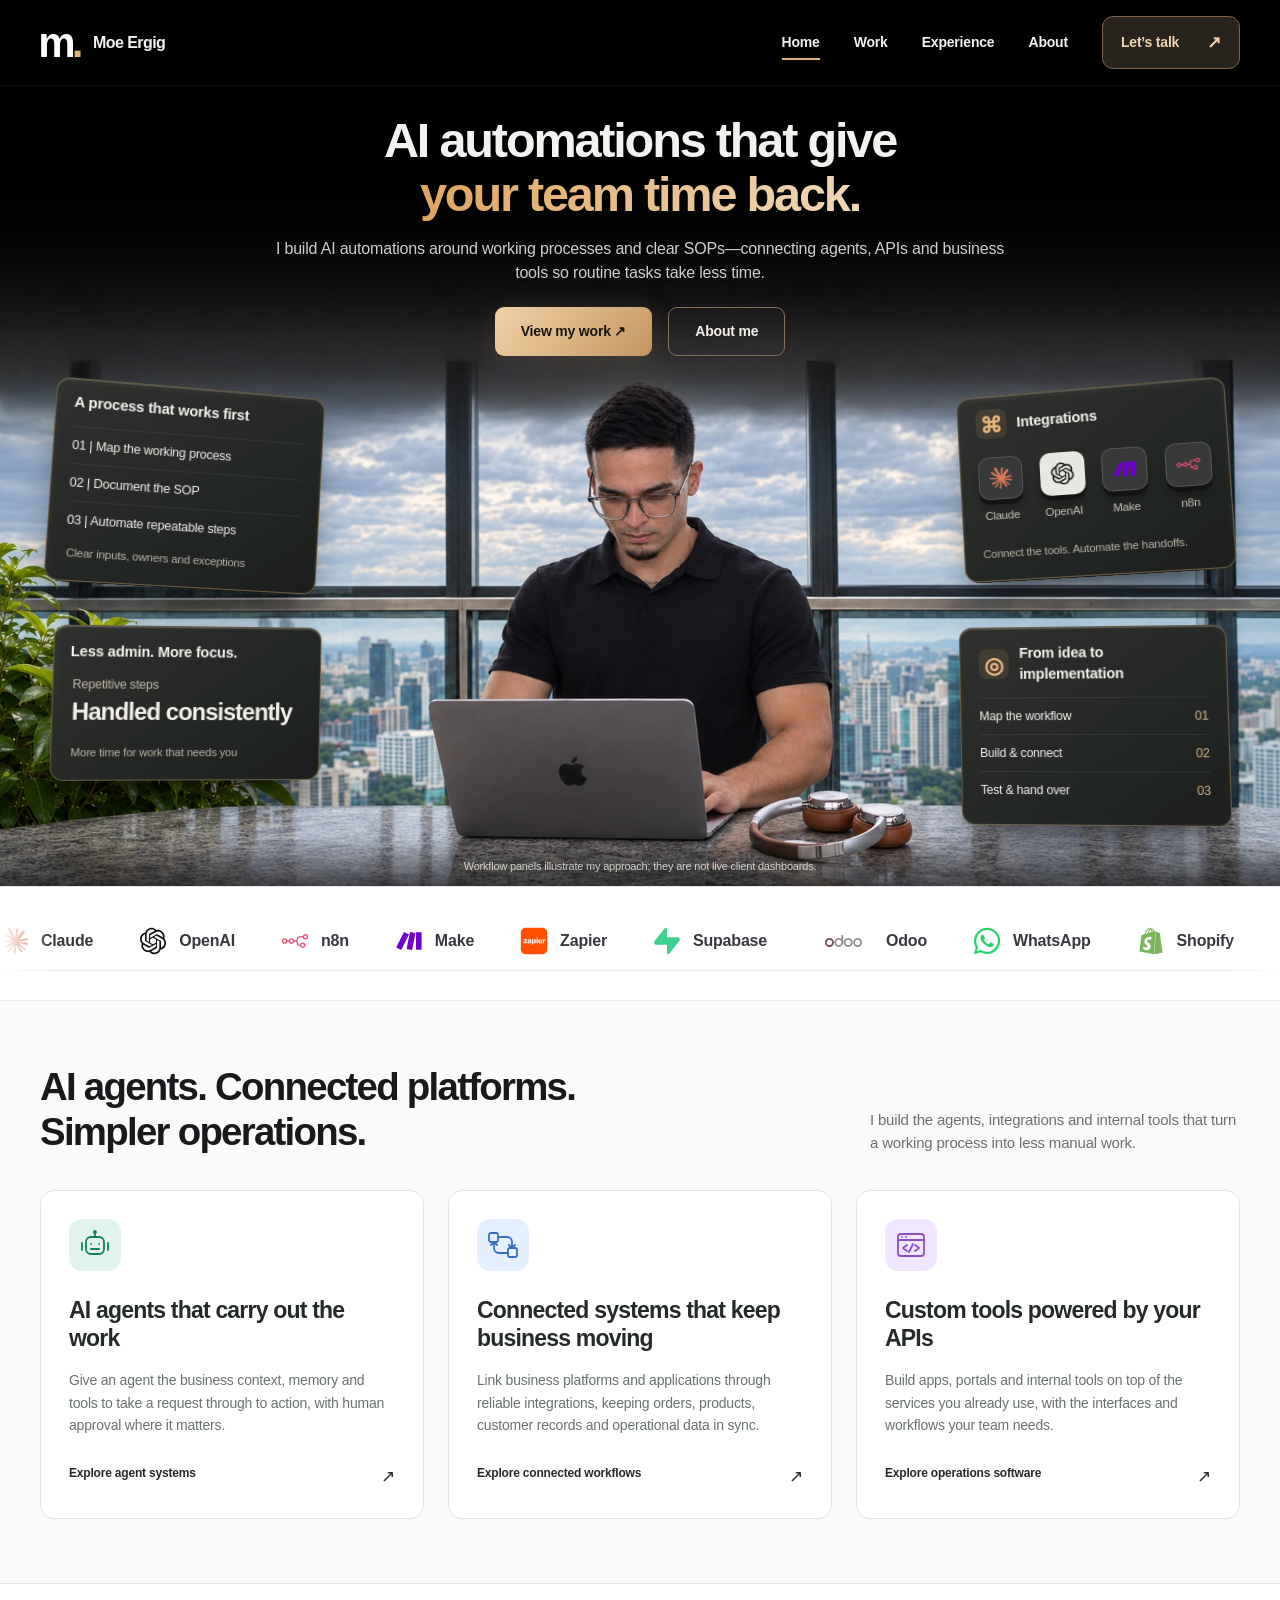
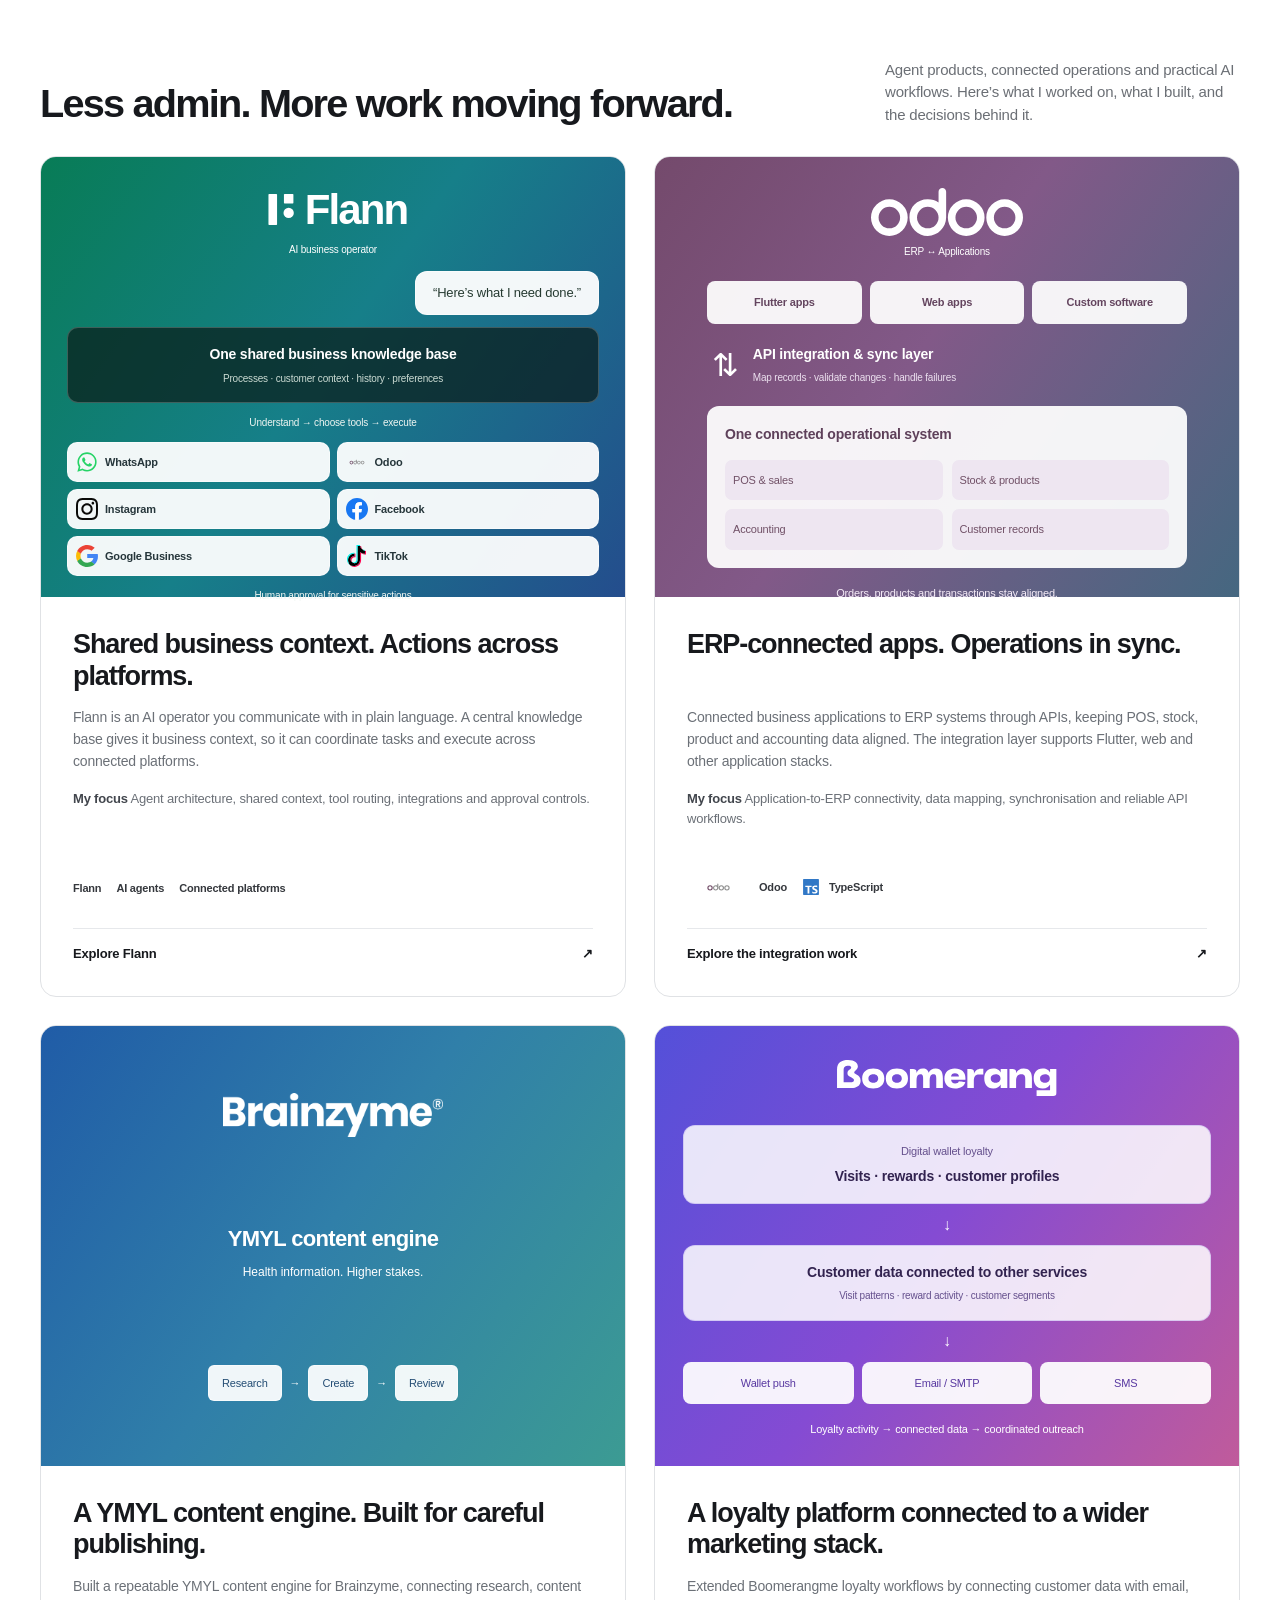
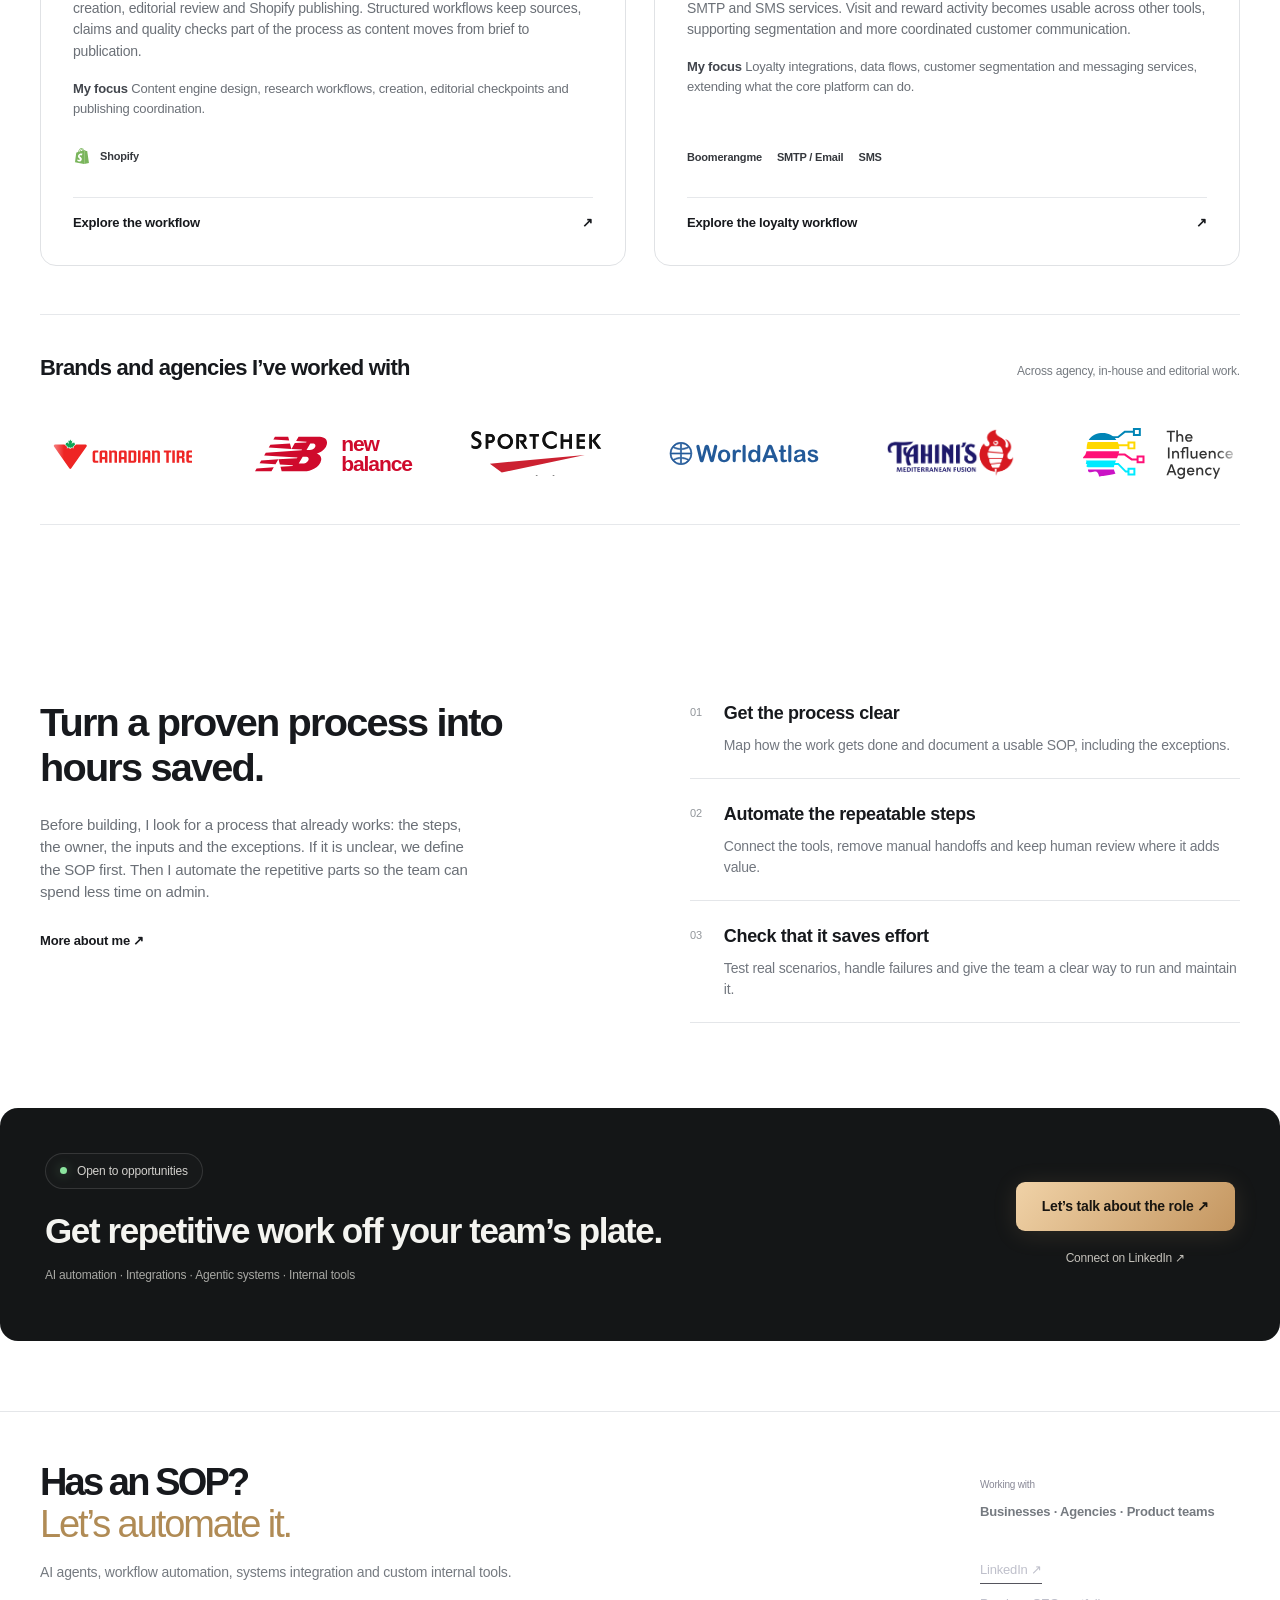
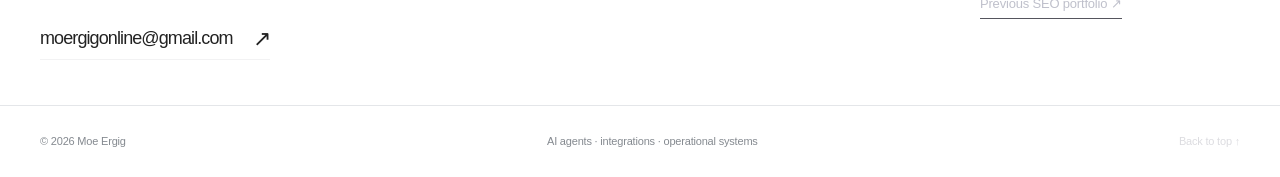
==== commit 95bebda2: "Restore clean Tahini artwork and complete moving brand strip" ====
--- a/index.html
+++ b/index.html
@@ -1,6 +1,6 @@
 <!DOCTYPE html>
 
-<html lang="en"><head><meta charset="utf-8"/><meta content="width=device-width,initial-scale=1" name="viewport"/><meta content="#101012" name="theme-color"/><title>Moe Ergig — AI Systems &amp; Automation</title><meta content="Moe Ergig builds AI agents, workflow automations and business integrations. Explore work across Flann, Revaluar and Brainzyme." name="description"/><meta content="Moe Ergig — AI Systems &amp; Automation" property="og:title"/><meta content="AI agents. Connected business systems. Practical automation, with proof of work." property="og:description"/><link href="assets/favicon.svg" rel="icon"/><link href="styles.css?v=20261107-unboxed-brands" rel="stylesheet"/><link href="home.css?v=20261107-unboxed-brands" rel="stylesheet"/></head><body class="portfolio-home" id="top"><a class="skip-link" href="#main">Skip to content</a><header class="site-header"><div class="wrap nav-inner">
+<html lang="en"><head><meta charset="utf-8"/><meta content="width=device-width,initial-scale=1" name="viewport"/><meta content="#101012" name="theme-color"/><title>Moe Ergig — AI Systems &amp; Automation</title><meta content="Moe Ergig builds AI agents, workflow automations and business integrations. Explore work across Flann, Revaluar and Brainzyme." name="description"/><meta content="Moe Ergig — AI Systems &amp; Automation" property="og:title"/><meta content="AI agents. Connected business systems. Practical automation, with proof of work." property="og:description"/><link href="assets/favicon.svg" rel="icon"/><link href="styles.css?v=20261107-finished" rel="stylesheet"/><link href="home.css?v=20261107-finished" rel="stylesheet"/></head><body class="portfolio-home" id="top"><a class="skip-link" href="#main">Skip to content</a><header class="site-header"><div class="wrap nav-inner">
 <a aria-label="Moe Ergig homepage" class="brand" href="index.html"><span class="brand-box">m<span>.</span></span><span class="brand-label">Moe Ergig</span></a>
 <button aria-controls="site-nav" aria-expanded="false" aria-label="Open navigation" class="menu-toggle"><span></span><span></span></button>
 <nav aria-label="Main navigation" class="nav" id="site-nav"><a aria-current="page" class="active" href="index.html">Home</a><a href="work.html">Work</a><a href="experience.html">Experience</a><a href="about.html">About</a><a class="nav-cta" href="mailto:moergigonline@gmail.com?subject=Automation%20project%20enquiry">Let’s talk <span>↗</span></a></nav>
@@ -12,7 +12,7 @@
 <div class="float-shell delivery-panel"><div class="float-panel"><span aria-hidden="true" class="panel-edge edge-left"></span><span aria-hidden="true" class="panel-edge edge-right"></span><span aria-hidden="true" class="panel-edge edge-top"></span><span aria-hidden="true" class="panel-edge edge-bottom"></span><div class="panel-heading"><span class="gold-icon">◎</span> From idea to implementation</div><div class="delivery-row"><span>Map the workflow</span><b>01</b></div><div class="delivery-row"><span>Build &amp; connect</span><b>02</b></div><div class="delivery-row"><span>Test &amp; hand over</span><b>03</b></div></div></div>
 </div><p class="hero-caption">Workflow panels illustrate my approach; they are not live client dashboards.</p></section>
 <section aria-label="Platforms and tools" class="platform-section"><div class="wrap"><div aria-label="Platforms I work with. Focus or hover to pause." class="platform-marquee" tabindex="0"><div class="platform-track"><div class="platform-set"><span class="platform"><img alt="" height="26" loading="lazy" src="assets/logos/claude.svg" width="26"/>Claude</span><span class="platform"><img alt="" height="26" loading="lazy" src="assets/logos/openai.svg" width="26"/>OpenAI</span><span class="platform"><img alt="" height="26" loading="lazy" src="assets/logos/n8n.svg" width="26"/>n8n</span><span class="platform"><img alt="" height="26" loading="lazy" src="assets/logos/make.svg" width="26"/>Make</span><span class="platform"><img alt="" height="26" loading="lazy" src="assets/logos/zapier.svg" width="26"/>Zapier</span><span class="platform"><img alt="" height="26" loading="lazy" src="assets/logos/supabase.svg" width="26"/>Supabase</span><span class="platform"><img alt="" class="odoo-official" height="26" loading="lazy" src="assets/logos/odoo-official.svg" width="26"/>Odoo</span><span class="platform"><img alt="" height="26" loading="lazy" src="assets/logos/whatsapp.svg" width="26"/>WhatsApp</span><span class="platform"><img alt="" height="26" loading="lazy" src="assets/logos/shopify.svg" width="26"/>Shopify</span><span class="platform"><img alt="" height="26" loading="lazy" src="assets/logos/stripe.svg" width="26"/>Stripe</span><span class="platform"><img alt="" height="26" loading="lazy" src="assets/logos/meta.svg" width="26"/>Meta</span><span class="platform"><img alt="" height="26" loading="lazy" src="assets/logos/nextdotjs.svg" width="26"/>Next.js</span><span class="platform"><img alt="" height="26" loading="lazy" src="assets/logos/typescript.svg" width="26"/>TypeScript</span><span class="platform"><img alt="" height="26" loading="lazy" src="assets/logos/react.svg" width="26"/>React</span><span class="platform"><img alt="" height="26" loading="lazy" src="assets/logos/postgresql.svg" width="26"/>PostgreSQL</span><span class="platform"><img alt="" height="26" loading="lazy" src="assets/logos/github.svg" width="26"/>GitHub</span><span class="platform"><img alt="" height="26" loading="lazy" src="assets/logos/netlify.svg" width="26"/>Netlify</span><span class="platform"><img alt="" height="26" loading="lazy" src="assets/logos/vercel.svg" width="26"/>Vercel</span></div><div aria-hidden="true" class="platform-set"><span class="platform"><img alt="" height="26" loading="lazy" src="assets/logos/claude.svg" width="26"/>Claude</span><span class="platform"><img alt="" height="26" loading="lazy" src="assets/logos/openai.svg" width="26"/>OpenAI</span><span class="platform"><img alt="" height="26" loading="lazy" src="assets/logos/n8n.svg" width="26"/>n8n</span><span class="platform"><img alt="" height="26" loading="lazy" src="assets/logos/make.svg" width="26"/>Make</span><span class="platform"><img alt="" height="26" loading="lazy" src="assets/logos/zapier.svg" width="26"/>Zapier</span><span class="platform"><img alt="" height="26" loading="lazy" src="assets/logos/supabase.svg" width="26"/>Supabase</span><span class="platform"><img alt="" class="odoo-official" height="26" loading="lazy" src="assets/logos/odoo-official.svg" width="26"/>Odoo</span><span class="platform"><img alt="" height="26" loading="lazy" src="assets/logos/whatsapp.svg" width="26"/>WhatsApp</span><span class="platform"><img alt="" height="26" loading="lazy" src="assets/logos/shopify.svg" width="26"/>Shopify</span><span class="platform"><img alt="" height="26" loading="lazy" src="assets/logos/stripe.svg" width="26"/>Stripe</span><span class="platform"><img alt="" height="26" loading="lazy" src="assets/logos/meta.svg" width="26"/>Meta</span><span class="platform"><img alt="" height="26" loading="lazy" src="assets/logos/nextdotjs.svg" width="26"/>Next.js</span><span class="platform"><img alt="" height="26" loading="lazy" src="assets/logos/typescript.svg" width="26"/>TypeScript</span><span class="platform"><img alt="" height="26" loading="lazy" src="assets/logos/react.svg" width="26"/>React</span><span class="platform"><img alt="" height="26" loading="lazy" src="assets/logos/postgresql.svg" width="26"/>PostgreSQL</span><span class="platform"><img alt="" height="26" loading="lazy" src="assets/logos/github.svg" width="26"/>GitHub</span><span class="platform"><img alt="" height="26" loading="lazy" src="assets/logos/netlify.svg" width="26"/>Netlify</span><span class="platform"><img alt="" height="26" loading="lazy" src="assets/logos/vercel.svg" width="26"/>Vercel</span></div></div></div></div></section>
-<section class="capability-section services-overview" id="services"><div class="wrap"><div class="section-lead"><div><h2>AI agents. Connected platforms.<br/>Simpler operations.</h2></div><p>I build the agents, integrations and internal tools that turn a working process into less manual work.</p></div><div class="service-offerings"><a class="service-offering" href="work.html#flann"><span aria-hidden="true" class="service-icon service-icon-1"><svg aria-hidden="true" fill="none" stroke="currentColor" stroke-linecap="round" stroke-linejoin="round" stroke-width="1.8" viewbox="0 0 32 32" xmlns="http://www.w3.org/2000/svg"><rect height="17" rx="5" width="18" x="7" y="8"></rect><path d="M16 4v4M12 15h.01M20 15h.01M12 20h8M3 14v7M29 14v7"></path><circle cx="16" cy="3" r="1"></circle></svg></span><h3>AI agents that carry out the work</h3><p>Give an agent the business context, memory and tools to take a request through to action, with human approval where it matters.</p><span class="service-link">Explore agent systems <b>↗</b></span></a><a class="service-offering" href="work.html#odoo"><span aria-hidden="true" class="service-icon service-icon-2"><svg aria-hidden="true" fill="none" stroke="currentColor" stroke-linecap="round" stroke-linejoin="round" stroke-width="1.8" viewbox="0 0 32 32" xmlns="http://www.w3.org/2000/svg"><rect height="9" rx="2" width="9" x="2" y="4"></rect><rect height="9" rx="2" width="9" x="21" y="19"></rect><path d="M11 8h9a5 5 0 0 1 5 5v6M22 16l3 3 3-3M21 24h-9a5 5 0 0 1-5-5v-6M4 16l3-3 3 3"></path></svg></span><h3>Connected systems that keep business moving</h3><p>Link business platforms and applications through reliable integrations, keeping orders, products, customer records and operational data in sync.</p><span class="service-link">Explore connected workflows <b>↗</b></span></a><a class="service-offering" href="work.html#handover"><span aria-hidden="true" class="service-icon service-icon-3"><svg aria-hidden="true" fill="none" stroke="currentColor" stroke-linecap="round" stroke-linejoin="round" stroke-width="1.8" viewbox="0 0 32 32" xmlns="http://www.w3.org/2000/svg"><rect height="22" rx="3" width="26" x="3" y="5"></rect><path d="M3 11h26M7 8h.01M11 8h.01M12 16l-4 3 4 3M20 16l4 3-4 3M18 15l-4 8"></path></svg></span><h3>Custom tools powered by your APIs</h3><p>Build apps, portals and internal tools on top of the services you already use, with the interfaces and workflows your team needs.</p><span class="service-link">Explore operations software <b>↗</b></span></a></div></div></section><section class="work-section wrap" id="selected-work"><div class="section-lead"><div><h2>Less admin. More work moving forward.</h2></div><p>Agent products, connected operations and practical AI workflows. Here’s what I worked on, what I built, and the decisions behind it.</p></div><div class="projects-grid"><article class="project-card"><div class="project-card-art flann-card-art"><div class="flann-card-top"><span class="flann-brand"><img alt="" height="30" src="assets/logos/flann-official.svg" width="30"/>Flann</span><span>AI business operator</span></div><div class="operator-message">“Here’s what I need done.”</div><div class="knowledge-hub"><strong>One shared business knowledge base</strong><small>Processes · customer context · history · preferences</small></div><div class="operator-path">Understand → choose tools → execute</div><div aria-label="Flann platform integrations" class="connected-platforms"><div class="connected-platform"><img alt="" height="26" src="assets/logos/whatsapp.svg" width="26"/><span>WhatsApp<small>Messages &amp; follow-ups</small></span></div><div class="connected-platform"><img alt="" height="26" src="assets/logos/odoo-official.svg" width="26"/><span>Odoo<small>ERP &amp; customer data</small></span></div><div class="connected-platform"><img alt="" height="26" src="assets/logos/instagram.svg" width="26"/><span>Instagram<small>Social conversations</small></span></div><div class="connected-platform"><img alt="" height="26" src="assets/logos/facebook.svg" width="26"/><span>Facebook<small>Pages &amp; messaging</small></span></div><div class="connected-platform"><img alt="" height="26" src="assets/logos/google.svg" width="26"/><span>Google Business<small>Business profile</small></span></div><div class="connected-platform"><img alt="" height="26" src="assets/logos/tiktok.svg" width="26"/><span>TikTok<small>Social channels</small></span></div></div><div class="operator-control">Human approval for sensitive actions</div></div><div class="project-card-copy"><h3>Shared business context. Actions across platforms.</h3><p>Flann is an AI operator you communicate with in plain language. A central knowledge base gives it business context, so it can coordinate tasks and execute across connected platforms.</p><p class="contribution"><strong>My focus</strong> Agent architecture, shared context, tool routing, integrations and approval controls.</p><div class="project-tools"><span class="platform">Flann</span><span class="platform">AI agents</span><span class="platform">Connected platforms</span></div><a class="case-link" href="work.html#flann">Explore Flann <span>↗</span></a></div></article><article class="project-card"><div class="project-card-art revaluar-art"><div aria-label="Applications and ERP data synchronisation" class="odoo-flow"><div class="odoo-flow-top"><img alt="Odoo" height="44" src="assets/logos/odoo-white.svg" width="140"/><span>ERP ↔ Applications</span></div><div class="app-layer"><span>Flutter apps</span><span>Web apps</span><span>Custom software</span></div><div class="sync-bridge"><b>⇅</b><div><strong>API integration &amp; sync layer</strong><small>Map records · validate changes · handle failures</small></div></div><div class="erp-core"><strong>One connected operational system</strong><div class="erp-modules"><span>POS &amp; sales</span><span>Stock &amp; products</span><span>Accounting</span><span>Customer records</span></div></div><div class="sync-footer">Orders, products and transactions stay aligned.</div></div></div><div class="project-card-copy"><h3>ERP-connected apps. Operations in sync.</h3><p>Connected business applications to ERP systems through APIs, keeping POS, stock, product and accounting data aligned. The integration layer supports Flutter, web and other application stacks.</p><p class="contribution"><strong>My focus</strong> Application-to-ERP connectivity, data mapping, synchronisation and reliable API workflows.</p><div class="project-tools"><span class="platform"><img alt="" class="odoo-official" height="26" loading="lazy" src="assets/logos/odoo-official.svg" width="26"/>Odoo</span><span class="platform"><img alt="" height="26" loading="lazy" src="assets/logos/typescript.svg" width="26"/>TypeScript</span></div><a class="case-link" href="work.html#odoo">Explore the integration work <span>↗</span></a></div></article><article class="project-card"><div class="project-card-art brainzyme-art"><img alt="Brainzyme" class="brainzyme-brand" height="60" loading="lazy" src="assets/logos/brainzyme-official.png" width="300"/><div class="ymyl-note">YMYL content engine<small>Health information. Higher stakes.</small></div><div class="editorial-flow"><span>Research</span><i>→</i><span>Create</span><i>→</i><span>Review</span></div></div><div class="project-card-copy"><h3>A YMYL content engine. Built for careful publishing.</h3><p>Built a repeatable YMYL content engine for Brainzyme, connecting research, content creation, editorial review and Shopify publishing. Structured workflows keep sources, claims and quality checks part of the process as content moves from brief to publication.</p><p class="contribution"><strong>My focus</strong> Content engine design, research workflows, creation, editorial checkpoints and publishing coordination.</p><div class="project-tools"><span class="platform"><img alt="" height="26" loading="lazy" src="assets/logos/shopify.svg" width="26"/>Shopify</span></div><a class="case-link" href="work.html#brainzyme">Explore the workflow <span>↗</span></a></div></article><article class="project-card"><div class="project-card-art boomerang-art"><img alt="Boomerangme" class="boomerang-brand" height="45" src="assets/logos/boomerangme.svg" width="220"/><div class="loyalty-source"><span>Digital wallet loyalty</span><strong>Visits · rewards · customer profiles</strong></div><div aria-hidden="true" class="loyalty-arrow">↓</div><div class="loyalty-segment"><strong>Customer data connected to other services</strong><small>Visit patterns · reward activity · customer segments</small></div><div aria-hidden="true" class="loyalty-arrow">↓</div><div class="loyalty-channels"><span>Wallet push</span><span>Email / SMTP</span><span>SMS</span></div><div class="loyalty-caption">Loyalty activity → connected data → coordinated outreach</div></div><div class="project-card-copy"><h3>A loyalty platform connected to a wider marketing stack.</h3><p>Extended Boomerangme loyalty workflows by connecting customer data with email, SMTP and SMS services. Visit and reward activity becomes usable across other tools, supporting segmentation and more coordinated customer communication.</p><p class="contribution"><strong>My focus</strong> Loyalty integrations, data flows, customer segmentation and messaging services, extending what the core platform can do.</p><div class="project-tools"><span class="platform">Boomerangme</span><span class="platform">SMTP / Email</span><span class="platform">SMS</span></div><a class="case-link" href="work.html#boomerangme">Explore the loyalty workflow <span>↗</span></a></div></article></div><section aria-labelledby="brands-title" class="client-brands"><div class="client-brands-heading"><h2 id="brands-title">Brands and agencies I’ve worked with</h2><p>Across agency, in-house and editorial work.</p></div><div aria-label="Brands and agencies I have worked with. Hover or focus to pause." class="client-brand-marquee" tabindex="0"><div class="client-brand-track"><div class="client-brand-set"><div class="client-brand"><img alt="Canadian Tire" height="70" loading="eager" src="assets/brands/canadiantire-color.svg?v=unboxed-final" width="180"/></div><div class="client-brand"><img alt="New Balance" height="70" loading="eager" src="assets/brands/newbalance-color.svg?v=unboxed-final" width="180"/></div><div class="client-brand"><img alt="SportChek" height="70" loading="eager" src="assets/brands/sportchek-color.svg?v=unboxed-final" width="180"/></div><div class="client-brand"><img alt="WorldAtlas" height="70" loading="eager" src="assets/brands/worldatlas-color.svg?v=unboxed-final" width="180"/></div><div class="client-brand tahini-brand"><img alt="Tahini's" class="tahini-wordmark" height="70" loading="eager" src="assets/brands/tahinis-positive.png?v=unboxed-final" width="180"/><img alt="" aria-hidden="true" class="tahini-icon" height="70" loading="eager" src="assets/brands/tahinis-positive.png?v=unboxed-final" width="180"/></div><div class="client-brand"><img alt="The Influence Agency" height="70" loading="eager" src="assets/brands/influence-agency-color.svg?v=unboxed-final" width="180"/></div><div class="client-brand"><img alt="Geekspeak" height="70" loading="eager" src="assets/brands/geekspeak-color.svg?v=unboxed-final" width="180"/></div><div class="client-brand"><img alt="Net Influencer" height="70" loading="eager" src="assets/brands/netinfluencer.png?v=unboxed-final" width="180"/></div><div class="client-brand"><img alt="Ebda Agency" height="70" loading="eager" src="assets/brands/ebda.png?v=unboxed-final" width="180"/></div></div><div aria-hidden="true" class="client-brand-set"><div class="client-brand"><img alt="" height="70" loading="eager" src="assets/brands/canadiantire-color.svg?v=unboxed-final" width="180"/></div><div class="client-brand"><img alt="" height="70" loading="eager" src="assets/brands/newbalance-color.svg?v=unboxed-final" width="180"/></div><div class="client-brand"><img alt="" height="70" loading="eager" src="assets/brands/sportchek-color.svg?v=unboxed-final" width="180"/></div><div class="client-brand"><img alt="" height="70" loading="eager" src="assets/brands/worldatlas-color.svg?v=unboxed-final" width="180"/></div><div class="client-brand tahini-brand"><img alt="" class="tahini-wordmark" height="70" loading="eager" src="assets/brands/tahinis-positive.png?v=unboxed-final" width="180"/><img alt="" aria-hidden="true" class="tahini-icon" height="70" loading="eager" src="assets/brands/tahinis-positive.png?v=unboxed-final" width="180"/></div><div class="client-brand"><img alt="" height="70" loading="eager" src="assets/brands/influence-agency-color.svg?v=unboxed-final" width="180"/></div><div class="client-brand"><img alt="" height="70" loading="eager" src="assets/brands/geekspeak-color.svg?v=unboxed-final" width="180"/></div><div class="client-brand"><img alt="" height="70" loading="eager" src="assets/brands/netinfluencer.png?v=unboxed-final" width="180"/></div><div class="client-brand"><img alt="" height="70" loading="eager" src="assets/brands/ebda.png?v=unboxed-final" width="180"/></div></div></div></div></section>
+<section class="capability-section services-overview" id="services"><div class="wrap"><div class="section-lead"><div><h2>AI agents. Connected platforms.<br/>Simpler operations.</h2></div><p>I build the agents, integrations and internal tools that turn a working process into less manual work.</p></div><div class="service-offerings"><a class="service-offering" href="work.html#flann"><span aria-hidden="true" class="service-icon service-icon-1"><svg aria-hidden="true" fill="none" stroke="currentColor" stroke-linecap="round" stroke-linejoin="round" stroke-width="1.8" viewbox="0 0 32 32" xmlns="http://www.w3.org/2000/svg"><rect height="17" rx="5" width="18" x="7" y="8"></rect><path d="M16 4v4M12 15h.01M20 15h.01M12 20h8M3 14v7M29 14v7"></path><circle cx="16" cy="3" r="1"></circle></svg></span><h3>AI agents that carry out the work</h3><p>Give an agent the business context, memory and tools to take a request through to action, with human approval where it matters.</p><span class="service-link">Explore agent systems <b>↗</b></span></a><a class="service-offering" href="work.html#odoo"><span aria-hidden="true" class="service-icon service-icon-2"><svg aria-hidden="true" fill="none" stroke="currentColor" stroke-linecap="round" stroke-linejoin="round" stroke-width="1.8" viewbox="0 0 32 32" xmlns="http://www.w3.org/2000/svg"><rect height="9" rx="2" width="9" x="2" y="4"></rect><rect height="9" rx="2" width="9" x="21" y="19"></rect><path d="M11 8h9a5 5 0 0 1 5 5v6M22 16l3 3 3-3M21 24h-9a5 5 0 0 1-5-5v-6M4 16l3-3 3 3"></path></svg></span><h3>Connected systems that keep business moving</h3><p>Link business platforms and applications through reliable integrations, keeping orders, products, customer records and operational data in sync.</p><span class="service-link">Explore connected workflows <b>↗</b></span></a><a class="service-offering" href="work.html#handover"><span aria-hidden="true" class="service-icon service-icon-3"><svg aria-hidden="true" fill="none" stroke="currentColor" stroke-linecap="round" stroke-linejoin="round" stroke-width="1.8" viewbox="0 0 32 32" xmlns="http://www.w3.org/2000/svg"><rect height="22" rx="3" width="26" x="3" y="5"></rect><path d="M3 11h26M7 8h.01M11 8h.01M12 16l-4 3 4 3M20 16l4 3-4 3M18 15l-4 8"></path></svg></span><h3>Custom tools powered by your APIs</h3><p>Build apps, portals and internal tools on top of the services you already use, with the interfaces and workflows your team needs.</p><span class="service-link">Explore operations software <b>↗</b></span></a></div></div></section><section class="work-section wrap" id="selected-work"><div class="section-lead"><div><h2>Less admin. More work moving forward.</h2></div><p>Agent products, connected operations and practical AI workflows. Here’s what I worked on, what I built, and the decisions behind it.</p></div><div class="projects-grid"><article class="project-card"><div class="project-card-art flann-card-art"><div class="flann-card-top"><span class="flann-brand"><img alt="" height="30" src="assets/logos/flann-official.svg" width="30"/>Flann</span><span>AI business operator</span></div><div class="operator-message">“Here’s what I need done.”</div><div class="knowledge-hub"><strong>One shared business knowledge base</strong><small>Processes · customer context · history · preferences</small></div><div class="operator-path">Understand → choose tools → execute</div><div aria-label="Flann platform integrations" class="connected-platforms"><div class="connected-platform"><img alt="" height="26" src="assets/logos/whatsapp.svg" width="26"/><span>WhatsApp<small>Messages &amp; follow-ups</small></span></div><div class="connected-platform"><img alt="" height="26" src="assets/logos/odoo-official.svg" width="26"/><span>Odoo<small>ERP &amp; customer data</small></span></div><div class="connected-platform"><img alt="" height="26" src="assets/logos/instagram.svg" width="26"/><span>Instagram<small>Social conversations</small></span></div><div class="connected-platform"><img alt="" height="26" src="assets/logos/facebook.svg" width="26"/><span>Facebook<small>Pages &amp; messaging</small></span></div><div class="connected-platform"><img alt="" height="26" src="assets/logos/google.svg" width="26"/><span>Google Business<small>Business profile</small></span></div><div class="connected-platform"><img alt="" height="26" src="assets/logos/tiktok.svg" width="26"/><span>TikTok<small>Social channels</small></span></div></div><div class="operator-control">Human approval for sensitive actions</div></div><div class="project-card-copy"><h3>Shared business context. Actions across platforms.</h3><p>Flann is an AI operator you communicate with in plain language. A central knowledge base gives it business context, so it can coordinate tasks and execute across connected platforms.</p><p class="contribution"><strong>My focus</strong> Agent architecture, shared context, tool routing, integrations and approval controls.</p><div class="project-tools"><span class="platform">Flann</span><span class="platform">AI agents</span><span class="platform">Connected platforms</span></div><a class="case-link" href="work.html#flann">Explore Flann <span>↗</span></a></div></article><article class="project-card"><div class="project-card-art revaluar-art"><div aria-label="Applications and ERP data synchronisation" class="odoo-flow"><div class="odoo-flow-top"><img alt="Odoo" height="44" src="assets/logos/odoo-white.svg" width="140"/><span>ERP ↔ Applications</span></div><div class="app-layer"><span>Flutter apps</span><span>Web apps</span><span>Custom software</span></div><div class="sync-bridge"><b>⇅</b><div><strong>API integration &amp; sync layer</strong><small>Map records · validate changes · handle failures</small></div></div><div class="erp-core"><strong>One connected operational system</strong><div class="erp-modules"><span>POS &amp; sales</span><span>Stock &amp; products</span><span>Accounting</span><span>Customer records</span></div></div><div class="sync-footer">Orders, products and transactions stay aligned.</div></div></div><div class="project-card-copy"><h3>ERP-connected apps. Operations in sync.</h3><p>Connected business applications to ERP systems through APIs, keeping POS, stock, product and accounting data aligned. The integration layer supports Flutter, web and other application stacks.</p><p class="contribution"><strong>My focus</strong> Application-to-ERP connectivity, data mapping, synchronisation and reliable API workflows.</p><div class="project-tools"><span class="platform"><img alt="" class="odoo-official" height="26" loading="lazy" src="assets/logos/odoo-official.svg" width="26"/>Odoo</span><span class="platform"><img alt="" height="26" loading="lazy" src="assets/logos/typescript.svg" width="26"/>TypeScript</span></div><a class="case-link" href="work.html#odoo">Explore the integration work <span>↗</span></a></div></article><article class="project-card"><div class="project-card-art brainzyme-art"><img alt="Brainzyme" class="brainzyme-brand" height="60" loading="lazy" src="assets/logos/brainzyme-official.png" width="300"/><div class="ymyl-note">YMYL content engine<small>Health information. Higher stakes.</small></div><div class="editorial-flow"><span>Research</span><i>→</i><span>Create</span><i>→</i><span>Review</span></div></div><div class="project-card-copy"><h3>A YMYL content engine. Built for careful publishing.</h3><p>Built a repeatable YMYL content engine for Brainzyme, connecting research, content creation, editorial review and Shopify publishing. Structured workflows keep sources, claims and quality checks part of the process as content moves from brief to publication.</p><p class="contribution"><strong>My focus</strong> Content engine design, research workflows, creation, editorial checkpoints and publishing coordination.</p><div class="project-tools"><span class="platform"><img alt="" height="26" loading="lazy" src="assets/logos/shopify.svg" width="26"/>Shopify</span></div><a class="case-link" href="work.html#brainzyme">Explore the workflow <span>↗</span></a></div></article><article class="project-card"><div class="project-card-art boomerang-art"><img alt="Boomerangme" class="boomerang-brand" height="45" src="assets/logos/boomerangme.svg" width="220"/><div class="loyalty-source"><span>Digital wallet loyalty</span><strong>Visits · rewards · customer profiles</strong></div><div aria-hidden="true" class="loyalty-arrow">↓</div><div class="loyalty-segment"><strong>Customer data connected to other services</strong><small>Visit patterns · reward activity · customer segments</small></div><div aria-hidden="true" class="loyalty-arrow">↓</div><div class="loyalty-channels"><span>Wallet push</span><span>Email / SMTP</span><span>SMS</span></div><div class="loyalty-caption">Loyalty activity → connected data → coordinated outreach</div></div><div class="project-card-copy"><h3>A loyalty platform connected to a wider marketing stack.</h3><p>Extended Boomerangme loyalty workflows by connecting customer data with email, SMTP and SMS services. Visit and reward activity becomes usable across other tools, supporting segmentation and more coordinated customer communication.</p><p class="contribution"><strong>My focus</strong> Loyalty integrations, data flows, customer segmentation and messaging services, extending what the core platform can do.</p><div class="project-tools"><span class="platform">Boomerangme</span><span class="platform">SMTP / Email</span><span class="platform">SMS</span></div><a class="case-link" href="work.html#boomerangme">Explore the loyalty workflow <span>↗</span></a></div></article></div><section aria-labelledby="brands-title" class="client-brands"><div class="client-brands-heading"><h2 id="brands-title">Brands and agencies I’ve worked with</h2><p>Across agency, in-house and editorial work.</p></div><div aria-label="Brands and agencies I have worked with. Hover or focus to pause." class="client-brand-marquee" tabindex="0"><div class="client-brand-track"><div class="client-brand-set"><div class="client-brand"><img alt="Canadian Tire" height="70" loading="eager" src="assets/brands/canadiantire-color.svg?v=unboxed-final" width="180"/></div><div class="client-brand newbalance-brand"><img alt="New Balance" height="70" loading="eager" src="assets/brands/newbalance-color.svg?v=unboxed-final" width="180"/><span aria-hidden="true" class="newbalance-name">new<br/>balance</span></div><div class="client-brand"><img alt="SportChek" height="70" loading="eager" src="assets/brands/sportchek-color.svg?v=unboxed-final" width="180"/></div><div class="client-brand"><img alt="WorldAtlas" height="70" loading="eager" src="assets/brands/worldatlas-color.svg?v=unboxed-final" width="180"/></div><div class="client-brand"><img alt="Tahini's" height="70" loading="eager" src="assets/brands/tahinis-positive.png?v=unboxed-final" width="180"/></div><div class="client-brand"><img alt="The Influence Agency" height="70" loading="eager" src="assets/brands/influence-agency-color.svg?v=unboxed-final" width="180"/></div><div class="client-brand"><img alt="Geekspeak" height="70" loading="eager" src="assets/brands/geekspeak-color.svg?v=unboxed-final" width="180"/></div><div class="client-brand"><img alt="Net Influencer" height="70" loading="eager" src="assets/brands/netinfluencer.png?v=unboxed-final" width="180"/></div><div class="client-brand ebda-brand"><img alt="Ebda Agency" height="70" loading="eager" src="assets/brands/ebda.png?v=unboxed-final" width="180"/></div></div><div aria-hidden="true" class="client-brand-set"><div class="client-brand"><img alt="" height="70" loading="eager" src="assets/brands/canadiantire-color.svg?v=unboxed-final" width="180"/></div><div class="client-brand newbalance-brand"><img alt="" height="70" loading="eager" src="assets/brands/newbalance-color.svg?v=unboxed-final" width="180"/><span aria-hidden="true" class="newbalance-name">new<br/>balance</span></div><div class="client-brand"><img alt="" height="70" loading="eager" src="assets/brands/sportchek-color.svg?v=unboxed-final" width="180"/></div><div class="client-brand"><img alt="" height="70" loading="eager" src="assets/brands/worldatlas-color.svg?v=unboxed-final" width="180"/></div><div class="client-brand"><img alt="" height="70" loading="eager" src="assets/brands/tahinis-positive.png?v=unboxed-final" width="180"/></div><div class="client-brand"><img alt="" height="70" loading="eager" src="assets/brands/influence-agency-color.svg?v=unboxed-final" width="180"/></div><div class="client-brand"><img alt="" height="70" loading="eager" src="assets/brands/geekspeak-color.svg?v=unboxed-final" width="180"/></div><div class="client-brand"><img alt="" height="70" loading="eager" src="assets/brands/netinfluencer.png?v=unboxed-final" width="180"/></div><div class="client-brand ebda-brand"><img alt="" height="70" loading="eager" src="assets/brands/ebda.png?v=unboxed-final" width="180"/></div></div></div></div></section>
 </section>
 <section class="approach-section wrap"><div><h2>Turn a proven process into hours saved.</h2><p>Before building, I look for a process that already works: the steps, the owner, the inputs and the exceptions. If it is unclear, we define the SOP first. Then I automate the repetitive parts so the team can spend less time on admin.</p><a class="case-link" href="about.html">More about me ↗</a></div><ol class="process-list"><li><span>01</span><div><h3>Get the process clear</h3><p>Map how the work gets done and document a usable SOP, including the exceptions.</p></div></li><li><span>02</span><div><h3>Automate the repeatable steps</h3><p>Connect the tools, remove manual handoffs and keep human review where it adds value.</p></div></li><li><span>03</span><div><h3>Check that it saves effort</h3><p>Test real scenarios, handle failures and give the team a clear way to run and maintain it.</p></div></li></ol></section>
-<section class="opportunity-strip wrap"><div><span class="role-status"><i></i> Open to opportunities</span><h2>Get repetitive work off your team’s plate.</h2><p>AI automation · Integrations · Agentic systems · Internal tools</p></div><div><a class="gold-button" href="mailto:moergigonline@gmail.com?subject=AI%20automation%20opportunity">Let’s talk about the role ↗</a><a class="linkedin-link" href="https://www.linkedin.com/in/moeergig/" rel="noopener noreferrer" target="_blank">Connect on LinkedIn ↗</a></div></section></main><footer class="site-footer"><div class="wrap footer-top"><div><h2>Has an SOP?<br/><em>Let’s automate it.</em></h2><p>AI agents, workflow automation, systems integration and custom internal tools.</p><a class="footer-email" href="mailto:moergigonline@gmail.com?subject=Let's%20build%20something">moergigonline@gmail.com <span>↗</span></a></div><div class="footer-side"><span>Working with</span><strong>Businesses · Agencies · Product teams</strong><a href="https://www.linkedin.com/in/moeergig/" rel="noopener noreferrer" target="_blank">LinkedIn ↗</a><a href="https://moe-ergig-portfolio.netlify.app/" rel="noopener noreferrer" target="_blank">Previous SEO portfolio ↗</a></div></div><div class="wrap footer-bottom"><span>© 2026 Moe Ergig</span><span>AI agents · integrations · operational systems</span><a class="back-top" href="#top">Back to top ↑</a></div></footer><script defer="" src="main.js?v=20261107-unboxed-brands"></script></body></html>+<section class="opportunity-strip wrap"><div><span class="role-status"><i></i> Open to opportunities</span><h2>Get repetitive work off your team’s plate.</h2><p>AI automation · Integrations · Agentic systems · Internal tools</p></div><div><a class="gold-button" href="mailto:moergigonline@gmail.com?subject=AI%20automation%20opportunity">Let’s talk about the role ↗</a><a class="linkedin-link" href="https://www.linkedin.com/in/moeergig/" rel="noopener noreferrer" target="_blank">Connect on LinkedIn ↗</a></div></section></main><footer class="site-footer"><div class="wrap footer-top"><div><h2>Has an SOP?<br/><em>Let’s automate it.</em></h2><p>AI agents, workflow automation, systems integration and custom internal tools.</p><a class="footer-email" href="mailto:moergigonline@gmail.com?subject=Let's%20build%20something">moergigonline@gmail.com <span>↗</span></a></div><div class="footer-side"><span>Working with</span><strong>Businesses · Agencies · Product teams</strong><a href="https://www.linkedin.com/in/moeergig/" rel="noopener noreferrer" target="_blank">LinkedIn ↗</a><a href="https://moe-ergig-portfolio.netlify.app/" rel="noopener noreferrer" target="_blank">Previous SEO portfolio ↗</a></div></div><div class="wrap footer-bottom"><span>© 2026 Moe Ergig</span><span>AI agents · integrations · operational systems</span><a class="back-top" href="#top">Back to top ↑</a></div></footer><script defer="" src="main.js?v=20261107-finished"></script></body></html>
--- a/home.css
+++ b/home.css
@@ -172,3 +172,10 @@
 @media(max-width:720px){.client-brand-set .client-brand{width:135px;height:66px}.client-brand-set .client-brand img{width:125px;max-width:125px;height:44px;max-height:44px}.client-brand-set .client-brand img[src*="newbalance-color"]{width:90px}}
 
 .client-brand-set .tahini-brand{position:relative}.client-brand-set .tahini-brand .tahini-wordmark{filter:brightness(0)!important}.client-brand-set .tahini-brand .tahini-icon{position:absolute;left:50%;top:50%;transform:translate(-50%,-50%);clip-path:inset(0 0 0 73%);pointer-events:none}
+
+/* Preserve Tahini’s original artwork; expose the white Ebda mark on the light strip. */
+.client-brand-set .ebda-brand img{filter:brightness(0)!important}
+.client-brand-set .newbalance-brand{display:flex;align-items:center;justify-content:center;gap:7px}
+.client-brand-set .newbalance-brand img{width:66px;max-width:66px;height:36px}
+.newbalance-name{font-size:21px;line-height:.95;font-weight:700;letter-spacing:-.05em;color:#cf0a2c;text-align:left}
+@media(max-width:720px){.client-brand-set .newbalance-brand img{width:55px;max-width:55px;height:32px}.newbalance-name{font-size:18px}}
